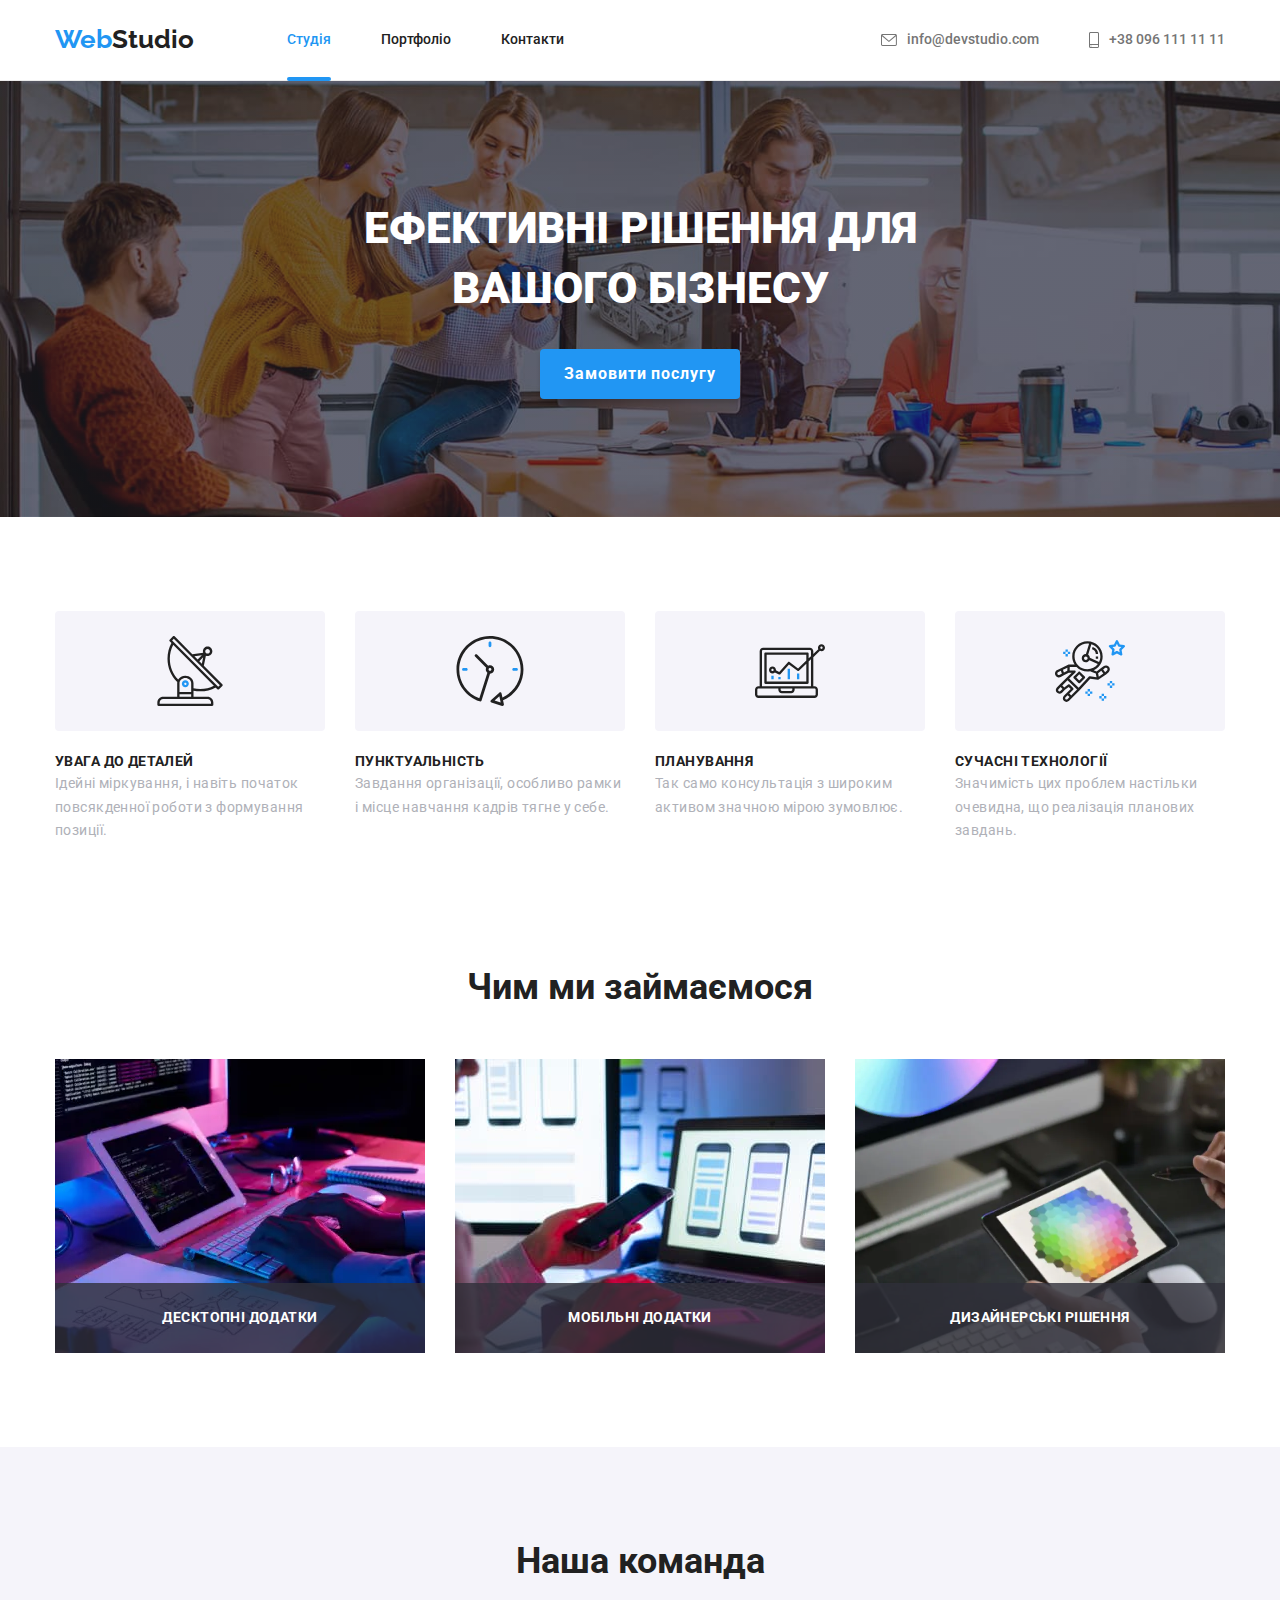
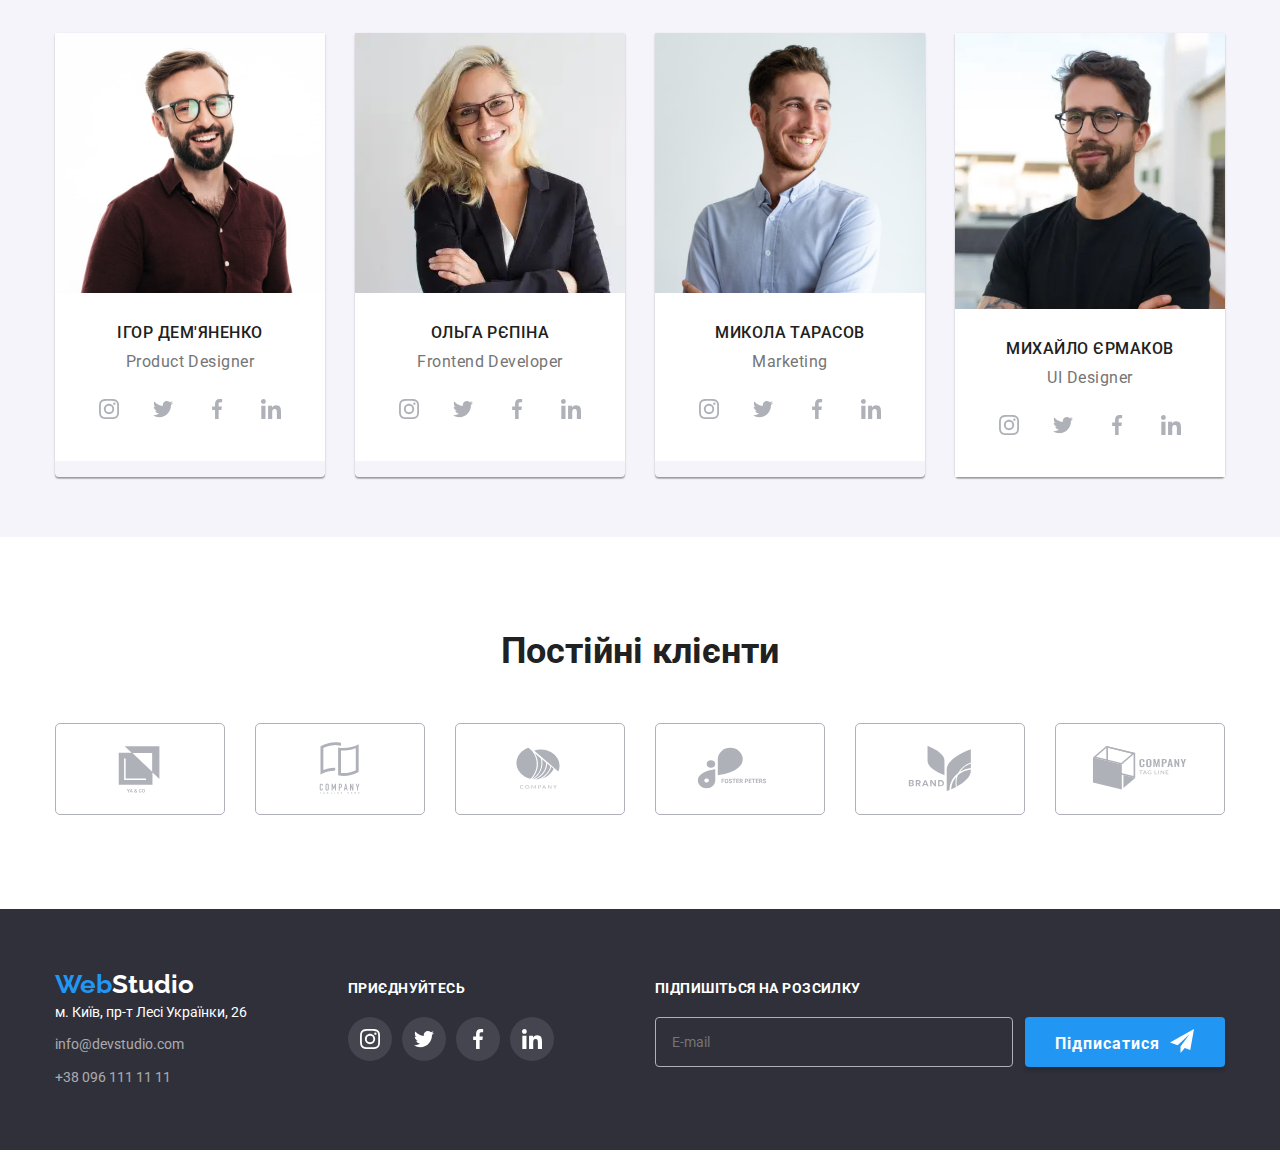
==== index.html @ dac2624f "Fixsed" ====
<!DOCTYPE html>
<html lang="uk">
  <head>
    <meta charset="UTF-8" />
    <meta http-equiv="X-UA-Compatible" content="IE=edge" />
    <meta name="viewport" content="width=device-width, initial-scale=1.0" />
    <link rel="preconnect" href="https://fonts.googleapis.com" />
    <link rel="preconnect" href="https://fonts.gstatic.com" crossorigin />
    <link rel="stylesheet" href="./css/main.min.css" />
    <title>WebStudio</title>
  </head>
  <body>
    <header class="header">
      <div class="container header__nav">
        <nav class="header__nav">
          <a class="logo" href="./index.html" lang="en"
            ><span class="logo__slog">Web</span>Studio
          </a>
          <button class="menu-toggle" type="button" aria-expanded="false" data-open-menu>
            <svg width="40" height="40">
              <use href="./styles/icons/icons.svg#icon-burger-menu"></use>
            </svg>
          </button>
          <ul class="navigation">
            <li>
              <a class="navigation__link current" href="#">Студія</a>
            </li>
            <li>
              <a class="navigation__link" href="./portfolio.html">Портфоліо</a>
            </li>
            <li>
              <a class="navigation__link" href="#">Контакти</a>
            </li>
          </ul>
        </nav>
        <ul class="header__contact-list">
          <li>
            <a class="header__adresse header__link" href="mailto:info@devstudio.com">
              <svg class="header__icon" width="16" height="12">
                <use href="./styles/icons/icons.svg#icon-mail"></use>
              </svg>
              info@devstudio.com
            </a>
          </li>
          <li>
            <a class="header__adresse header__link" href="tel:+380961111111">
              <svg class="header__icon" width="10" height="16">
                <use href="./styles/icons/icons.svg#icon-smartphone"></use>
              </svg>
              +38 096 111 11 11
            </a>
          </li>
        </ul>
      </div>
    </header>
    <main>
      <section class="hero hero__canvas">
        <div class="container">
          <h1 class="hero__title">ЕФЕКТИВНІ РІШЕННЯ ДЛЯ ВАШОГО БІЗНЕСУ</h1>
          <button class="button" type="button" data-modal-open>Замовити послугу</button>
        </div>
      </section>
      <section class="benefist block">
        <div class="container">
          <h2 class="visually-hidden">Наші переваги</h2>
          <ul class="benefist__list">
            <li class="benefist__item">
              <div class="benefist__icon">
                <svg width="70" height="70">
                  <use href="./styles/icons/icons.svg#icon-antenna"></use>
                </svg>
              </div>
              <h3 class="feature-title">УВАГА ДО ДЕТАЛЕЙ</h3>
              <p class="benefist__paragraph">
                Ідейні міркування, і навіть початок повсякденної роботи з формування позиції.
              </p>
            </li>
            <li class="benefist__item">
              <div class="benefist__icon">
                <svg width="70" height="70">
                  <use href="./styles/icons/icons.svg#icon-clock"></use>
                </svg>
              </div>
              <h3 class="feature-title">ПУНКТУАЛЬНІСТЬ</h3>
              <p class="benefist__paragraph">
                Завдання організації, особливо рамки і місце навчання кадрів тягне у себе.
              </p>
            </li>
            <li class="benefist__item">
              <div class="benefist__icon">
                <svg width="70" height="70">
                  <use href="./styles/icons/icons.svg#icon-diagram"></use>
                </svg>
              </div>
              <h3 class="feature-title">ПЛАНУВАННЯ</h3>
              <p class="benefist__paragraph">
                Так само консультація з широким активом значною мірою зумовлює.
              </p>
            </li>
            <li class="benefist__item">
              <div class="benefist__icon">
                <svg width="70" height="70">
                  <use href="./styles/icons/icons.svg#icon-astronaut"></use>
                </svg>
              </div>
              <h3 class="feature-title">СУЧАСНІ ТЕХНОЛОГІЇ</h3>
              <p class="benefist__paragraph">
                Значимість цих проблем настільки очевидна, що реалізація планових завдань.
              </p>
            </li>
          </ul>
        </div>
      </section>
      <section class="activity">
        <div class="container activity__container">
          <h2 class="activity__subtitle">Чим ми займаємося</h2>
          <ul class="activity__list">
            <li class="activity__item">
              <div class="activity__thumb">
                <p class="activity__tumb-text">Десктопні додатки</p>
              </div>
              <picture>
                <source
                  srcset="./images/box1.webp 1x, ./images/box1-900.webp 2x"
                  type="image/webp"
                />
                <img
                  srcset="./images/box1.jpg x1,
                  ./images/box1-900.jpg x2"
                  type="image/jpg"
                  class="img"
                  src="./images/box1.jpg"
                  width="370"
                  alt="Розмітка сайту!"
                />
              </picture>
            </li>
            <li class="activity__item">
              <div class="activity__thumb">
                <p class="activity__tumb-text">Мобільні додатки</p>
              </div>
              <picture>
                <source
                  srcset="./images/box2.webp x1, ./images/box2-900.webp x2"
                  type="image/webp"
                />
                <img
                  srcset="./images/box2.jpg 1x, ./images/box2-900.jpg 2x"
                  type="image/jpg"
                  class="img"
                  src="./images/box2.jpg"
                  width="370"
                  alt="Підтримка девайсів!"
                />
              </picture>
            </li>
            <li class="activity__item">
              <div class="activity__thumb">
                <p class="activity__tumb-text">Дизайнерські рішення</p>
              </div>
              <picture>
                <source
                  type="image/webp"
                  srcset="
                ./images/box3.webp x1,
                ./images/box3-900.webp 2x"
                />
                <img
                  class="img"
                  srcset="./images/box3.jpg 1x, ./images/box3-900.jpg 2x"
                  src="./images/box3.jpg"
                  type="image/jpg"
                  alt="Колористика"
                />
              </picture>
            </li>
          </ul>
        </div>
      </section>
      <section class="team block" lang="en">
        <div class="container">
          <h2 class="activity__subtitle">Наша команда</h2>
          <ul class="team__list">
            <li class="team__item">
              <picture>
                <source
                  srcset="
              ./images/mobile/produkt-designer-450.webp x1,
                ./images/mobile/produkt-designer-900.webp x2,
                ./images/mobile/produkt-designer-1350.webp x3"
                  type="image/webp"
                  media="(max-width: 767px)"
                />
                <source
                  srcset="
              ./images/mobile/produkt-designer-450.jpg x1,
                ./images/mobile/produkt-designer-900.jpg x2,
                ./images/mobile/produkt-designer-1350.jpg x3"
                  type="i
                  media="(max-width: 767px)"
                />
                <source
                  srcset="
              ./images/tablet/produkt-designer-354.webp x1,
                ./images/tablet/produkt-designer-708.webp x2,
                ./images/tablet/produkt-designer-1062.webp x3"
                  type="image/webp"
                  media="(max-width: 1199px)"
                />
                <source
                  srcset="
              ./images/tablet/produkt-designer-354.jpg x1,
                ./images/tablet/produkt-designer-708.jpg x2,
                ./images/tablet/produkt-designer-1062.jpg x3"
                  type="image/jpg"
                  media="(max-width: 1199px)"
                />
                <source
                  srcset="
                 ./images/desktop/produkt-designer-270.jpg x1,
                ./images/desktop/produkt-designer-540.jpg x2,
                ./images/desktop/produkt-designer-810.jpg x3"
                  type="image/webp"
                  media="(min-width: 1200px)"
                />
                <source
                  srcset="
                  ./images/desktop/produkt-designer-270.jpg x1,
                ./images/desktop/produkt-designer-540.jpg x2,
                ./images/desktop/produkt-designer-810.jpg x3"
                  type="image/jpg"
                  media="(min-width: 1200px)"
                />
                <img
                  class="team__item-img"
                  src="./images/desktop/produkt-designer-270.jpg"
                  alt="Продукт дизайнер"
                />
              </picture>

              <div class="team__employee">
                <h3 class="team__name feature-title">Ігор Дем'яненко</h3>
                <p class="team__developer">Product Designer</p>
                <ul class="team__social-list">
                  <li>
                    <a class="team__link" href="">
                      <svg class="team__icon" width="20" height="20">
                        <use href="./styles/icons/icons.svg#icon-instagram"></use>
                      </svg>
                    </a>
                  </li>
                  <li>
                    <a class="team__link" href="">
                      <svg class="team__icon" width="20" height="20">
                        <use href="./styles/icons/icons.svg#icon-twitter"></use>
                      </svg>
                    </a>
                  </li>
                  <li>
                    <a class="team__link" href="">
                      <svg class="team__icon" width="20" height="20">
                        <use href="./styles/icons/icons.svg#icon-facebook"></use>
                      </svg>
                    </a>
                  </li>
                  <li>
                    <a class="team__link" href="">
                      <svg class="team__icon" width="20" height="20">
                        <use href="./styles/icons/icons.svg#icon-linkedin"></use>
                      </svg>
                    </a>
                  </li>
                </ul>
              </div>
            </li>
            <li class="team__item">
              <picture>
                <source
                  srcset="
                    ./images/mobile/front-dev-450.webp  1x,
                    ./images/mobile/front-dev-900.webp  2x,
                    ./images/mobile/front-dev-1350.webp 3x
                  "
                  type="image/webp"
                  media="(max-width: 767px)"
                />
                <source
                  srcset="
                    ./images/mobile/front-dev-450.jpg  1x,
                    ./images/mobile/front-dev-900.jpg  2x,
                    ./images/mobile/front-dev-1350.jpg 3x
                  "
                  type="image/jpg"
                  media="(max-width: 767px)"
                />
                <source
                  srcset="
                    ./images/tablet/front-dev-354.webp  1x,
                    ./images/tablet/front-dev-708.webp  2x,
                    ./images/tablet/front-dev-1062.webp 3x
                  "
                  type="image/webp"
                  media="(max-width: 1199px)"
                />
                <source
                  srcset="
                    ./images/tablet/front-dev-354.jpg  1x,
                    ./images/tablet/front-dev-708.jpg  2x,
                    ./images/tablet/front-dev-1062.jpg 3x
                  "
                  type="image/jpg"
                  media="(max-width: 1199px)"
                />
                <source
                  srcset="
                    ./images/desktop/front-dev-270.webp 1x,
                    ./images/desktop/front-dev-540.webp 2x,
                    ./images/desktop/front-dev-810.webp 3x
                  "
                  type="image/webp"
                  media="(min-width: 1200px)"
                />
                <source
                  srcset="
                    ./images/desktop/front-dev-270.jpg 1x,
                    ./images/desktop/front-dev-540.jpg 2x,
                    ./images/desktop/front-dev-810.jpg 3x
                  "
                  type="image/jpg"
                  media="(min-width: 1200px)"
                />
                <img
                  class="team__item-img"
                  type="image/jpg"
                  src="./images/mobile/front-dev-450.jpg"
                  alt="веб-розробник"
                />
              </picture>
              <div class="team__employee">
                <h3 class="team__name feature-title">Ольга Рєпіна</h3>
                <p class="team__developer">Frontend Developer</p>
                <ul class="team__social-list">
                  <li>
                    <a class="team__link" href="">
                      <svg class="team__icon" width="20" height="20">
                        <use href="./styles/icons/icons.svg#icon-instagram"></use>
                      </svg>
                    </a>
                  </li>
                  <li>
                    <a class="team__link" href="">
                      <svg class="team__icon" width="20" height="20">
                        <use href="./styles/icons/icons.svg#icon-twitter"></use>
                      </svg>
                    </a>
                  </li>
                  <li>
                    <a class="team__link" href="">
                      <svg class="team__icon" width="20" height="20">
                        <use href="./styles/icons/icons.svg#icon-facebook"></use>
                      </svg>
                    </a>
                  </li>
                  <li>
                    <a class="team__link" href="">
                      <svg class="team__icon" width="20" height="20">
                        <use href="./styles/icons/icons.svg#icon-linkedin"></use>
                      </svg>
                    </a>
                  </li>
                </ul>
              </div>
            </li>
            <li class="team__item">
              <picture>
                <source
                  srcset="
                    ./images/mobile/marketing-450.webp   1x,
                    ./images/mobile/marketing-900.webp   2x,
                    ./images//mobile/marketing-1350.webp 3x
                  "
                  type="image/webp"
                  media="max-width: 767px"
                />
                <source
                  srcset="
                    ./images/mobile/marketing-450.jpg   1x,
                    ./images/mobile/marketing-900.jpg   2x,
                    ./images//mobile/marketing-1350.jpg 3x
                  "
                  type="image/jpg"
                  media="max-width: 767px"
                />
                <source
                  srcset="
                    ./images/tablet/marketing-354.webp  1x,
                    ./images/tablet/marketing-708.webp  2x,
                    ./images/tablet/marketing-1062.webp 3x
                  "
                  type="image/webp"
                  media="max-width: 1199px"
                />
                <source
                  srcset="
                    ./images/tablet/marketing-354.jpg  1x,
                    ./images/tablet/marketing-708.jpg  2x,
                    ./images/tablet/marketing-1062.jpg 3x
                  "
                  type="image/jpg"
                  media="max-width: 1199px"
                />
                <source
                  srcset="
                    ./images/desktop/marketing-270.webp 1x,
                    ./images/desktop/marketing-540.webp 2x,
                    ./images/desktop/marketing-810.webp 3x
                  "
                  type="image/webp"
                  media="min-width: 1200px"
                />
                <source
                  srcset="
                    ./images/desktop/marketing-270.jpg,
                    ./images/desktop/marketing-540.jpg,
                    ./images/desktop/marketing-810.jpg
                  "
                  type="image/jpg"
                  media="min-width: 1200px"
                />
                <img
                  class="team__item-img"
                  type="image/jpg"
                  src="./images/desktop/marketing-270.jpg"
                  alt="Микола Тарасов"
                />
              </picture>
              <div class="team__employee">
                <h3 class="team__name feature-title">Микола Тарасов</h3>
                <p class="team__developer">Marketing</p>
                <ul class="team__social-list">
                  <li>
                    <a class="team__link" href="">
                      <svg class="team__icon" width="20" height="20">
                        <use href="./styles/icons/icons.svg#icon-instagram"></use>
                      </svg>
                    </a>
                  </li>
                  <li>
                    <a class="team__link" href="">
                      <svg class="team__icon" width="20" height="20">
                        <use href="./styles/icons/icons.svg#icon-twitter"></use>
                      </svg>
                    </a>
                  </li>
                  <li>
                    <a class="team__link" href="">
                      <svg class="team__icon" width="20" height="20">
                        <use href="./styles/icons/icons.svg#icon-facebook"></use>
                      </svg>
                    </a>
                  </li>
                  <li>
                    <a class="team__link" href="">
                      <svg class="team__icon" width="20" height="20">
                        <use href="./styles/icons/icons.svg#icon-linkedin"></use>
                      </svg>
                    </a>
                  </li>
                </ul>
              </div>
            </li>
            <li class="team__item">
              <picture>
                <source
                  srcset="
                    ./images/mobile/ui-450.webp  1x,
                    ./images/mobile/ui-900.webp  2x,
                    ./images/mobile/ui-1350.webp 3x
                  "
                  type="image/webp"
                  media="(min-width: 767px)"
                />
                <source
                  srcset="
                    ./images/mobile/ui-450.jpg  1x,
                    ./images/mobile/ui-900.jpg  2x,
                    ./images/mobile/ui-1350.jpg 3x
                  "
                  type="image/jpg"
                  media="(min-width: 767px)"
                />
                <source
                  srcset="
                    ./images/tablet/ui-354.webp  1x,
                    ./images/tablet/ui-708.webp  2x,
                    ./images/tablet/ui-1062.webp 3x
                  "
                  type="image/webp"
                  media="(min-width: 1199px)"
                />
                <source
                  srcset="
                    ./images/tablet/ui-354.jpg  1x,
                    ./images/tablet/ui-708.jpg  2x,
                    ./images/tablet/ui-1062.jpg 3x
                  "
                  type="image/jpg"
                  media="(min-width: 1199px)"
                />
                <source
                  srcset="
                    ./images/desktop/ui-270.webp 1x,
                    ./images/desktop/ui-540.webp 2x,
                    ./images/desktop/ui-810.webp 3x
                  "
                  type="image/webp"
                  media="(min-width: 1200px)"
                />
                <source
                  srcset="
                    ./images/desktop/ui-270.jpg 1x,
                    ./images/desktop/ui-540.jpg 2x,
                    ./images/desktop/ui-810.jpg 3x"
                  type="image/jpg"
                  media="(min-width: 1200px)"
                />
                <img
                  class="team__item-img"
                  src="./images/desktop/ui-270.jpg"
                  alt="Михайло Єрмаков"
                />
              </picture>
              <div class="team__employee">
                <h3 class="team__name feature-title">Михайло Єрмаков</h3>
                <p class="team__developer">UI Designer</p>
                <ul class="team__social-list">
                  <li>
                    <a class="team__link" href="">
                      <svg class="team__icon" width="20" height="20">
                        <use href="./styles/icons/icons.svg#icon-instagram"></use>
                      </svg>
                    </a>
                  </li>
                  <li>
                    <a class="team__link" href="">
                      <svg class="team__icon" width="20" height="20">
                        <use href="./styles/icons/icons.svg#icon-twitter"></use>
                      </svg>
                    </a>
                  </li>
                  <li>
                    <a class="team__link" href="">
                      <svg class="team__icon" width="20" height="20">
                        <use href="./styles/icons/icons.svg#icon-facebook"></use>
                      </svg>
                    </a>
                  </li>
                  <li>
                    <a class="team__link" href="">
                      <svg class="team__icon" width="20" height="20">
                        <use href="./styles/icons/icons.svg#icon-linkedin"></use>
                      </svg>
                    </a>
                  </li>
                </ul>
              </div>
            </li>
          </ul>
        </div>
      </section>
      <section class="coopertion block">
        <div class="container">
          <h2 class="activity__subtitle">Постійні клієнти</h2>
          <ul class="coopertion__list">
            <li class="coopertion__item">
              <a class="coopertion__link" href="">
                <svg class="coopertion__icon" width="106" height="60">
                  <use href="./styles/icons/icons.svg#icon-Logo"></use>
                </svg>
              </a>
            </li>
            <li class="coopertion__item">
              <a class="coopertion__link" href="">
                <svg class="coopertion__icon" width="106" height="60">
                  <use href="./styles/icons/icons.svg#icon-Logo-one"></use>
                </svg>
              </a>
            </li>
            <li class="coopertion__item">
              <a class="coopertion__link" href="">
                <svg class="coopertion__icon" width="106" height="60">
                  <use href="./styles/icons/icons.svg#icon-Logo-two"></use>
                </svg>
              </a>
            </li>
            <li class="coopertion__item">
              <a class="coopertion__link" href="">
                <svg class="coopertion__icon" width="106" height="60">
                  <use href="./styles/icons/icons.svg#icon-Logo-three"></use>
                </svg>
              </a>
            </li>
            <li class="coopertion__item">
              <a class="coopertion__link" href="">
                <svg class="coopertion__icon" width="106" height="60">
                  <use href="./styles/icons/icons.svg#icon-Logo-four"></use>
                </svg>
              </a>
            </li>
            <li class="coopertion__item">
              <a class="coopertion__link" href="">
                <svg class="coopertion__icon" width="106" height="60">
                  <use href="./styles/icons/icons.svg#icon-Logo-five"></use>
                </svg>
              </a>
            </li>
          </ul>
        </div>
      </section>
    </main>
    <footer class="footer">
      <div class="container footer__position">
        <div>
          <a class="logo footer__logo" href="./index.html" lang="en"
            ><span class="footer__slogo">Web</span>Studio</a
          >
          <address>
            <ul class="footer__adresse-list">
              <li class="footer__adresse-item">
                <a
                  class="footer__location-link"
                  href="https://goo.gl/maps/RdGr7icwd7hFewiF6"
                  target="_blank"
                  rel="noopener noreferrer nofollow"
                  >м. Київ, пр-т Лесі Українки, 26</a
                >
              </li>
              <li class="footer__adresse-item">
                <a class="footer__adresse-link" href="mailto:info@devstudio.com"
                  >info@devstudio.com</a
                >
              </li>
              <li class="footer__adresse-item">
                <a class="footer__adresse-link" href="tel:+380961111111"> +38 096 111 11 11</a>
              </li>
            </ul>
          </address>
        </div>
        <div>
          <h3 class="footer__invitation">Приєднуйтесь</h3>
          <ul class="footer__social-list">
            <li>
              <a class="footer__link" href="">
                <svg class="footer__icon" width="20" height="20">
                  <use href="./styles/icons/icons.svg#icon-instagram"></use>
                </svg>
              </a>
            </li>
            <li>
              <a class="footer__link" href="">
                <svg class="footer__icon" width="20" height="20">
                  <use href="./styles/icons/icons.svg#icon-twitter"></use>
                </svg>
              </a>
            </li>
            <li>
              <a class="footer__link" href="">
                <svg class="footer__icon" width="20" height="20">
                  <use href="./styles/icons/icons.svg#icon-facebook"></use>
                </svg>
              </a>
            </li>
            <li>
              <a class="footer__link" href="">
                <svg class="footer__icon" width="20" height="20">
                  <use href="./styles/icons/icons.svg#icon-linkedin"></use>
                </svg>
              </a>
            </li>
          </ul>
        </div>
        <form class="subscribe-form">
          <div>
            <span class="subscribe-form__title">Підпишіться на розсилку</span>
            <label class="visually-hidden" for="subscribe-form"> email</label>
            <input
              class="subscribe-form__input"
              type="email"
              name="email"
              id="subscribe-form"
              placeholder="E-mail"
            />
          </div>
          <button class="button subscribe-form__button" type="submit">
            Підписатися
            <svg class="subscribe-form__icon" width="24" height="24">
              <use href="./styles/icons/icons.svg#icon-modalka-send"></use>
            </svg>
          </button>
        </form>
      </div>
    </footer>
    <div class="backdrop is-hidden" data-modal>
      <div class="backdrop__modal">
        <button class="backdrop__button" type="button" data-modal-close>
          <svg width="18" height="18">
            <use href="./styles/icons/icons.svg#icon-invis-btn"></use>
          </svg>
        </button>
        <form action="a" lang="uk">
          <span class="backdrop__form-title">Залиште свої дані, ми вам передзвонимо</span>
          <label class="backdrop__label" for="user_name"> Ім'я </label>
          <div class="backdrop__control">
            <input
              required
              class="backdrop__input"
              type="text"
              name="user_name"
              id="user_name"
              placeholder=" "
            />
            <svg class="backdrop__icon" width="18" height="18">
              <use href="./styles/icons/icons.svg#icon-modalka-person"></use>
            </svg>
          </div>
          <label class="backdrop__label" for="user_tel"> Телефон </label>
          <div class="backdrop__control">
            <input
              required
              class="backdrop__input"
              type="tel"
              name="user_tel"
              id="user_tel"
              autofocus
              placeholder=" "
            />
            <svg class="backdrop__icon" width="18" height="18">
              <use href="./styles/icons/icons.svg#icon-modalka-phon"></use>
            </svg>
          </div>
          <label class="backdrop__label" for="user_email"> Пошта </label>
          <div class="backdrop__control">
            <input
              required
              class="backdrop__input"
              type="email"
              name="user_email"
              id="user_email"
              placeholder=" "
            />
            <svg class="backdrop__icon" width="18" height="18">
              <use href="./styles/icons/icons.svg#icon-modalka-email"></use>
            </svg>
          </div>
          <label class="backdrop__label" for="comment"> Коментар </label>
          <textarea
            class="backdrop__textarea"
            name="comment"
            id="comment"
            placeholder="Введіть текст"
          ></textarea>
          <div class="backdrop__checkbox">
            <input
              class="backdrop__checkbox-input visually-hidden"
              type="checkbox"
              name="checkbox"
              id="checkbox"
            />
            <div class="backdrop__checkbox-control">
              <svg class="backdrop__checkbox-check" width="16" height="15">
                <use href="./styles/icons/icons.svg#icon-icon-check"></use>
              </svg>
            </div>
            <label class="backdrop__checkbox-label" for="checkbox"
              >Погоджуюся з розсилкою та приймаю <a href="#"> Умови договору </a></label
            >
          </div>
          <button class="button backdrop__submit-button" type="submit">Відправити</button>
        </form>
      </div>
    </div>
    <div class="mobile__backdrop" data-menu-container>
      <div class="mobile__modal">
        <button class="mobile-menu__btn-close" type="button" data-close-menu>
          <svg class="mobile-menu__icon" width="18.67" height="18.67">
            <use href="./styles/icons/icons.svg#icon-invis-btn"></use>
          </svg>
        </button>
        <div class="mobile-menu">
          <nav class="mobile-menu__navigation">
            <ul>
              <li>
                <a class="mobile-menu__link mobile-menu__link--current" href="#">Студія</a>
              </li>
              <li>
                <a class="mobile-menu__link" href="./portfolio.html"> Портфоліо </a>
              </li>
              <li>
                <a class="mobile-menu__link" href="#"> Контакти </a>
              </li>
            </ul>
          </nav>
          <a class="mobile-menu__contacts-link-tel" href="tel:+380961111111"> +38 096 111 11 11 </a>
          <a class="mobile-menu__contacts-link-email" href="mailto:info@devstudio.com">
            info@devstudio.com
          </a>
          <ul class="mobile-menu__socials">
            <li>
              <a class="mobile-menu__socials-link" href="#">Instagram</a>
            </li>
            <li>
              <a class="mobile-menu__socials-link" href="#">Twitter</a>
            </li>
            <li>
              <a class="mobile-menu__socials-link" href="#">Facebook</a>
            </li>
            <li>
              <a class="mobile-menu__socials-link" href="#">LinkedIn</a>
            </li>
          </ul>
        </div>
      </div>
    </div>
    <script defer src="js/mobile-menu.js"></script>
    <script src="./js/modal.js"></script>
  </body>
</html>
---- css/main.min.css ----
@import"https://fonts.googleapis.com/css2?family=Raleway:wght@700&family=Roboto:wght@400;500;700;900&display=swap";:root{--color-primary: #212121;--color-background: #2f303a;--color-secondary: #757575;--color-white-color: #ffffff;--color-thirdary: #2196f3;--color-button-hover: #188ce8;--color-light-gray: #f5f4fa;--color-icon: #afb1b8;--color-shadow-card: 0px 1px 1px rgba(0, 0, 0, 0.12), 0px 4px 4px rgba(0, 0, 0, 0.06), 1px 4px 6px rgba(0, 0, 0, 0.16);--color-hover-animation: 250ms cubic-bezier(0.4, 0, 0.2, 1);--hero-overlay: linear-gradient(to left, rgba(47, 48, 58, 0.4), rgba(47, 48, 58, 0.4));--font-roboto: "Roboto", sans-serif;--font-raleway: "Raleway"}/*! modern-normalize v1.1.0 | MIT License | https://github.com/sindresorhus/modern-normalize */*,::before,::after{-webkit-box-sizing:border-box;box-sizing:border-box;padding:0;margin:0}html{-moz-tab-size:4;-o-tab-size:4;tab-size:4}html{line-height:1.15;-webkit-text-size-adjust:100%}body{margin:0}body{font-family:system-ui,-apple-system,"Segoe UI",Roboto,Helvetica,Arial,sans-serif,"Apple Color Emoji","Segoe UI Emoji"}hr{height:0;color:inherit}abbr[title]{-webkit-text-decoration:underline dotted;text-decoration:underline dotted}b,strong{font-weight:bolder}code,kbd,samp,pre{font-family:ui-monospace,SFMono-Regular,Consolas,"Liberation Mono",Menlo,monospace;font-size:1em}small{font-size:80%}sub,sup{font-size:75%;line-height:0;position:relative;vertical-align:baseline}sub{bottom:-0.25em}sup{top:-0.5em}table{text-indent:0;border-color:inherit}button,input,optgroup,select,textarea{font-family:inherit;font-size:100%;line-height:1.15;margin:0}button,select{text-transform:none}button,[type=button],[type=reset],[type=submit]{-webkit-appearance:button}::-moz-focus-inner{border-style:none;padding:0}:-moz-focusring{outline:1px dotted ButtonText}:-moz-ui-invalid{box-shadow:none}legend{padding:0}progress{vertical-align:baseline}::-webkit-inner-spin-button,::-webkit-outer-spin-button{height:auto}[type=search]{-webkit-appearance:textfield;outline-offset:-2px}::-webkit-search-decoration{-webkit-appearance:none}::-webkit-file-upload-button{-webkit-appearance:button;font:inherit}summary{display:list-item}body{font-size:16px;line-height:1.7;font-family:var(--font-roboto);color:var(--color-primary);background-color:var(--color-white-color)}body.lock{overflow:hidden}img{display:block;max-width:100%;height:auto}ul{list-style:none}.visually-hidden{position:absolute;white-space:nowrap;width:1px;height:1px;overflow:hidden;border:0;padding:0;clip:rect(0 0 0 0);-webkit-clip-path:inset(50%);clip-path:inset(50%);margin:-1px}.feature-title{font-weight:700;font-size:14px;line-height:1.1px;letter-spacing:.03em;text-transform:uppercase;margin-bottom:10px;color:var(--color-primary)}@media screen and (max-width: 768px){.feature-title{text-align:center}}.container{padding:0 15px}@media screen and (min-width: 480px){.container{max-width:480px;margin:0 auto}}@media screen and (min-width: 768px){.container{max-width:768px}}@media screen and (min-width: 1200px){.container{max-width:1200px}}.activity{padding-bottom:94px}@media screen and (max-width: 1200px){.activity{display:none}}.activity__container{text-align:center}.activity__thumb{position:absolute;top:224px;left:0px;width:100%;height:70px;background:rgba(47,48,58,.8);overflow:hidden}.activity__tumb-text{margin:27px;font-weight:700;font-size:14px;line-height:1.1;text-align:center;letter-spacing:.03em;text-transform:uppercase;color:var(--color-white-color)}.activity__container{text-align:center}.activity__list{display:-webkit-box;display:-ms-flexbox;display:flex}.activity__list .activity__item{position:relative;margin-right:30px}.activity__item:nth-child(3n){margin-right:0px}.activity__subtitle{text-align:center;margin-top:0px;margin-bottom:30px;color:var(--color-primary);font-style:normal;font-weight:700;font-size:28px;line-height:1.2}@media screen and (min-width: 1200px){.activity__subtitle{margin-bottom:50px}}@media screen and (min-width: 1200px){.activity__subtitle{font-size:36px;line-height:1.16}}.navigation{display:none;margin-left:93px;gap:50px}@media screen and (min-width: 768px){.navigation{display:-webkit-box;display:-ms-flexbox;display:flex}}.navigation__link{padding:32px 0}.navigation__link.current{position:relative;color:var(--color-thirdary);outline:none}.navigation__link.current::after{content:"";position:absolute;display:block;left:0;bottom:-1px;width:100%;height:4px;border-radius:2px;background-color:var(--color-thirdary)}.backdrop{position:fixed;top:0;left:0;z-index:1;width:100%;height:100%;background:rgba(0,0,0,.2);-webkit-transition:opacity var(--color-hover-animation),visibility var(--color-hover-animation);transition:opacity var(--color-hover-animation),visibility var(--color-hover-animation)}.backdrop__modal{position:absolute;padding:40px;top:50%;left:50%;width:528px;-webkit-transform:translate(-50%, -50%);transform:translate(-50%, -50%);background-color:var(--color-white-color);-webkit-box-shadow:0px 1px 3px rgba(0,0,0,.12),0px 1px 1px rgba(0,0,0,.14),0px 2px 1px rgba(0,0,0,.2);box-shadow:0px 1px 3px rgba(0,0,0,.12),0px 1px 1px rgba(0,0,0,.14),0px 2px 1px rgba(0,0,0,.2);border-radius:4px}.backdrop__textarea{position:relative;width:100%;height:120px;padding:12px;border:1px solid var(--color-icon);color:var(--color-primary);border-radius:4px;outline:none;resize:none;-webkit-transition:border-color var(--color-hover-animation);transition:border-color var(--color-hover-animation);margin-bottom:20px}.backdrop__textarea:focus,.backdrop__textarea:hover{border-color:var(--color-thirdary)}.backdrop__textarea::-webkit-input-placeholder{font-size:px;line-height:1.25;letter-spacing:.03em;color:var(--color-icon)}.backdrop__textarea::-moz-placeholder{font-size:px;line-height:1.25;letter-spacing:.03em;color:var(--color-icon)}.backdrop__textarea:-ms-input-placeholder{font-size:px;line-height:1.25;letter-spacing:.03em;color:var(--color-icon)}.backdrop__textarea::-ms-input-placeholder{font-size:px;line-height:1.25;letter-spacing:.03em;color:var(--color-icon)}.backdrop__textarea::placeholder{font-size:px;line-height:1.25;letter-spacing:.03em;color:var(--color-icon)}.backdrop__button{position:absolute;top:8px;right:8px;display:-webkit-box;display:-ms-flexbox;display:flex;-webkit-box-align:center;-ms-flex-align:center;align-items:center;-webkit-box-pack:center;-ms-flex-pack:center;justify-content:center;width:30px;height:30px;cursor:pointer;border-radius:50%;border:1px solid rgba(0,0,0,.1);background-color:var(--color-white-color);-webkit-transition:color var(--color-hover-animation),fill var(--color-hover-animation),-webkit-box-shadow var(--color-hover-animation);transition:color var(--color-hover-animation),fill var(--color-hover-animation),-webkit-box-shadow var(--color-hover-animation);transition:color var(--color-hover-animation),box-shadow var(--color-hover-animation),fill var(--color-hover-animation);transition:color var(--color-hover-animation),box-shadow var(--color-hover-animation),fill var(--color-hover-animation),-webkit-box-shadow var(--color-hover-animation)}.backdrop__button:hover,.backdrop__button:focus{fill:var(--color-button-hover);-webkit-box-shadow:0px 4px 4px rgba(0,0,0,.15);box-shadow:0px 4px 4px rgba(0,0,0,.15)}.backdrop__input{width:100%;padding:12px 12px 12px 42px;border:1px solid var(--color-icon);border-radius:4px;outline:none;color:var(--color-primary);-webkit-transition:border-color var(--color-hover-animation);transition:border-color var(--color-hover-animation)}.backdrop__input:focus,.backdrop__input:hover{border-color:var(--color-thirdary)}.backdrop__input:hover+.backdrop__icon{fill:var(--color-thirdary)}.backdrop__input::-webkit-input-placeholder{font-size:16px;line-height:1.25;letter-spacing:.03em;color:var(--color-primary)}.backdrop__input::-moz-placeholder{font-size:16px;line-height:1.25;letter-spacing:.03em;color:var(--color-primary)}.backdrop__input:-ms-input-placeholder{font-size:16px;line-height:1.25;letter-spacing:.03em;color:var(--color-primary)}.backdrop__input::-ms-input-placeholder{font-size:16px;line-height:1.25;letter-spacing:.03em;color:var(--color-primary)}.backdrop__input::placeholder{font-size:16px;line-height:1.25;letter-spacing:.03em;color:var(--color-primary)}.backdrop__control{position:relative;margin-bottom:10px}.backdrop__control:focus-within .backdrop__icon{fill:var(--color-thirdary)}.backdrop__checkbox-label{display:block;padding-left:38px;font-size:14px;line-height:1.71;letter-spacing:.03em;color:var(--color-secondary);margin-bottom:30px;cursor:pointer}.backdrop__checkbox-label a{color:var(--color-thirdary)}.backdrop.is-hidden{visibility:hidden;opacity:0;pointer-events:none}.backdrop__form-title{display:-webkit-box;display:-ms-flexbox;display:flex;-webkit-box-align:center;-ms-flex-align:center;align-items:center;-webkit-box-pack:center;-ms-flex-pack:center;justify-content:center;margin-bottom:12px;color:var(--color-primary);font-weight:700;font-size:20px;line-height:1.5;letter-spacing:.03em;width:370px;height:60px}@media screen and (min-width: 768px){.backdrop__form-title{font-weight:700;font-size:20px;line-height:1.1;letter-spacing:.03em}}.backdrop .backdrop__checkbox{position:relative}.backdrop .backdrop__checkbox-control{width:16px;height:15px;position:absolute;top:50%;left:15px;-webkit-transform:translateY(-50%);transform:translateY(-50%);background-color:var(--color-white-color);border:2px solid var(--color-primary);border-radius:2px;z-index:0;-webkit-transition:border-color var(--color-hover-animation),background-color var(--color-hover-animation),fill var(--color-hover-animation);transition:border-color var(--color-hover-animation),background-color var(--color-hover-animation),fill var(--color-hover-animation)}.backdrop .backdrop__checkbox-input:hover+.backdrop__checkbox-control,.backdrop .backdrop__checkbox-input:focus+.backdrop__checkbox-control{border-color:var(--color-thirdary)}.backdrop .backdrop__checkbox-input:checked+.backdrop__checkbox-control{background-color:var(--color-thirdary)}.backdrop .backdrop__checkbox-check{display:block;position:absolute;top:50%;left:50%;-webkit-transform:translate(-50%, -50%);transform:translate(-50%, -50%);z-index:1;fill:var(--color-white-color)}.backdrop__label{display:block;font-weight:400;font-size:12px;line-height:1.1;margin-bottom:4px}.backdrop__icon{position:absolute;top:50%;left:12px;-webkit-transform:translateY(-50%);transform:translateY(-50%);fill:currentColor;-webkit-transition:fill var(--color-hover-animation);transition:fill var(--color-hover-animation)}.backdrop__submit-button{display:block;margin-left:auto;margin-right:auto}.button{width:200px;height:50px;color:var(--color-white-color);background-color:var(--color-thirdary);font-weight:700;font-size:16px;line-height:1.88;letter-spacing:.06em;border-color:rgba(0,0,0,0);text-align:center;-webkit-box-shadow:0px 4px 4px rgba(0,0,0,.15);box-shadow:0px 4px 4px rgba(0,0,0,.15);border-radius:4px;cursor:pointer;-webkit-transform:color var(--color-hover-animation),border-color var(--color-hover-animation),box-shadow var(--color-hover-animation);transform:color var(--color-hover-animation),border-color var(--color-hover-animation),box-shadow var(--color-hover-animation)}.button:hover,.button:focus{background-color:var(--color-button-hover)}.button:focus{outline:none}.coopertion{padding-top:60px;padding-bottom:60px}@media screen and (min-width: 1200px){.coopertion{padding-top:94px;padding-bottom:94px}}.coopertion__list{display:-webkit-box;display:-ms-flexbox;display:flex;-ms-flex-wrap:wrap;flex-wrap:wrap;gap:30px}.coopertion__item{width:calc((100% - 30px)/2)}@media screen and (min-width: 768px){.coopertion__item{-ms-flex-preferred-size:calc((100% - 60px)/3);flex-basis:calc((100% - 60px)/3)}}@media screen and (min-width: 1200px){.coopertion__item{-ms-flex-preferred-size:calc((100% - 150px)/6);flex-basis:calc((100% - 150px)/6)}}.coopertion__icon{fill:currentcolor}.coopertion__link{width:100%;height:92px;border:1px solid var(--color-icon);display:-webkit-box;display:-ms-flexbox;display:flex;-webkit-box-align:center;-ms-flex-align:center;align-items:center;-webkit-box-pack:center;-ms-flex-pack:center;justify-content:center;border-radius:5px;color:var(--color-icon);-webkit-transition:color var(--color-hover-animation),border-color var(--color-hover-animation);transition:color var(--color-hover-animation),border-color var(--color-hover-animation);outline:none}.coopertion__link:hover,.coopertion__link:focus{border-color:var(--color-thirdary);color:var(--color-thirdary)}.hero{background-color:var(--color-background);-webkit-box-align:center;-ms-flex-align:center;align-items:center;-webkit-box-pack:center;-ms-flex-pack:center;justify-content:center;text-align:center;padding:118px 0}@media screen and (min-width: 1200px){.hero{padding:200px 0}}.hero__canvas{-webkit-box-align:center;-ms-flex-align:center;align-items:center;padding:118px 0;background-image:var(--hero-overlay),url(../images/header-mobile-450.jpg);background-repeat:no-repeat;background-position:center;background-size:cover}@media screen and (min-device-pixel-ratio: 2),(-webkit-min-device-pixel-ratio: 2),(min-resolution: 192dpi),(min-resolution: 2dppx){.hero__canvas{background-image:var(--hero-overlay),url(../images/header-mobile-900.jpg)}}@media screen and (min-width: 768px){.hero__canvas{background-image:var(--hero-overlay),url(../images/header-tablet-354.jpg)}}@media screen and (min-width: 768px)and (min-device-pixel-ratio: 2),screen and (min-width: 768px)and (-webkit-min-device-pixel-ratio: 2),screen and (min-width: 768px)and (min-resolution: 192dpi),screen and (min-width: 768px)and (min-resolution: 2dppx){.hero{background-image:var(--hero-overlay),url(../images/header-tablet-708.jpg)}}@media screen and (min-width: 1200px){.hero{margin:auto;display:-webkit-box;display:-ms-flexbox;display:flex;-webkit-box-align:center;-ms-flex-align:center;align-items:center;-webkit-box-pack:center;-ms-flex-pack:center;justify-content:center;max-width:1600px;background-image:var(--hero-overlay),url(../images/header-desktop-1600.jpg);background-repeat:no-repeat;background-position:center;background-size:cover}}@media screen and (min-width: 1200px)and (min-device-pixel-ratio: 2),screen and (min-width: 1200px)and (-webkit-min-device-pixel-ratio: 2),screen and (min-width: 1200px)and (min-resolution: 192dpi),screen and (min-width: 1200px)and (min-resolution: 2dppx){.hero{background-image:var(--hero-overlay),url(../images/header-desktop-3200.jpg)}}.hero__title{color:var(--color-white-color);font-weight:900;font-size:26px;line-height:1.6;max-width:360px;margin:0 auto 30px}@media screen and (min-width: 1200px){.hero__title{font-size:44px;line-height:1.36;max-width:696px}}.logo{color:var(--color-primary);font-family:var(--font-raleway);text-decoration:none;font-weight:700;font-size:26px;line-height:1.2;font-style:normal;outline:none}.logo__slog{color:var(--color-thirdary)}.portfolio{padding-top:94px;padding-bottom:94px}.portfolio__button{color:var(--color-primary);font-style:normal;font-weight:500;font-size:16px;line-height:1.6;cursor:pointer;border:none;border-radius:4px;background-color:var(--color-light-gray);padding:6px 22px 6px 22px;-webkit-transition:color var(--color-hover-animation),background-color var(--color-hover-animation),-webkit-box-shadow var(--color-hover-animation);transition:color var(--color-hover-animation),background-color var(--color-hover-animation),-webkit-box-shadow var(--color-hover-animation);transition:color var(--color-hover-animation),box-shadow var(--color-hover-animation),background-color var(--color-hover-animation);transition:color var(--color-hover-animation),box-shadow var(--color-hover-animation),background-color var(--color-hover-animation),-webkit-box-shadow var(--color-hover-animation)}.portfolio__button:hover{background:var(--color-thirdary);color:var(--color-white-color);-webkit-box-shadow:0px 3px 1px rgba(0,0,0,.1),0px 1px 2px rgba(0,0,0,.08),0px 2px 2px rgba(0,0,0,.12);box-shadow:0px 3px 1px rgba(0,0,0,.1),0px 1px 2px rgba(0,0,0,.08),0px 2px 2px rgba(0,0,0,.12)}.portfolio__button:focus{background:var(--color-thirdary);color:var(--color-white-color)}.portfolio__list{display:-webkit-box;display:-ms-flexbox;display:flex;-ms-flex-wrap:wrap;flex-wrap:wrap;margin-bottom:40px}@media screen and (min-width: 768px){.portfolio__list{-webkit-box-align:center;-ms-flex-align:center;align-items:center;-webkit-box-pack:center;-ms-flex-pack:center;justify-content:center;margin-bottom:50px}}.portfolio__list .portfolio__item{margin-right:8px;margin-bottom:15px}.portfolio__list .portfolio__item:nth-last-child(1){margin-right:0px}.subscribe-form{display:-webkit-box;display:-ms-flexbox;display:flex;-webkit-box-pack:end;-ms-flex-pack:end;justify-content:flex-end;-webkit-box-align:end;-ms-flex-align:end;align-items:flex-end;grid-area:12px}@media screen and (max-width: 1200px){.subscribe-form{-webkit-box-orient:vertical;-webkit-box-direction:normal;-ms-flex-direction:column;flex-direction:column;gap:20px;text-align:center;-webkit-box-align:center;-ms-flex-align:center;align-items:center}}.subscribe-form__input{width:358px;height:50px;padding:15px 16px;border:1px solid var(--color-icon);border-radius:4px;outline:none;background:var(--color-background);color:var(--color-white-color);-webkit-transition:border-color var(--color-hover-animation);transition:border-color var(--color-hover-animation)}.subscribe-form__icon{-webkit-box-align:center;-ms-flex-align:center;align-items:center;margin-left:10px;fill:var(--color-white-color)}.subscribe-form__button{display:-webkit-box;display:-ms-flexbox;display:flex;margin-left:12px;padding:10px 28px}.subscribe-form__input:hover,.subscribe-form__input:focus{border-color:var(--color-thirdary)}.subscribe-form__title,.footer__invitation{display:block;margin-bottom:20px;color:var(--color-white-color);font-weight:700;font-size:14px;line-height:1.14;letter-spacing:.03em;text-transform:uppercase}.team{padding-top:60px;padding-bottom:60px;background:var(--color-light-gray)}@media screen and (min-width: 1200px){.team{padding-top:94px}}@media screen and (min-width: 480px){.team__list{display:-webkit-box;display:-ms-flexbox;display:flex;gap:30px;-ms-flex-wrap:wrap;flex-wrap:wrap}}.team__item{display:inline-block;text-align:center;-webkit-box-shadow:0px 1px 3px rgba(0,0,0,.12),0px 1px 1px rgba(0,0,0,.14),0px 2px 1px rgba(0,0,0,.2);box-shadow:0px 1px 3px rgba(0,0,0,.12),0px 1px 1px rgba(0,0,0,.14),0px 2px 1px rgba(0,0,0,.2);border-radius:0px 0px 4px 4px}@media screen and (min-width: 768px){.team__item{-ms-flex-preferred-size:calc((100% - 30px)/2);flex-basis:calc((100% - 30px)/2)}}@media screen and (min-width: 1200px){.team__item{-ms-flex-preferred-size:calc((100% - 90px)/4);flex-basis:calc((100% - 90px)/4)}}.team__developer{margin-bottom:16px;font-weight:400;font-size:16px;line-height:1.2;letter-spacing:.03em;color:var(--color-secondary)}@media screen and (min-width: 1200px){.team__developer{font-size:16px;line-height:1.2}}.team__social-list{display:-webkit-box;display:-ms-flexbox;display:flex;-webkit-box-pack:center;-ms-flex-pack:center;justify-content:center;gap:10px}.team__employee{background-color:var(--color-white-color);padding:30px 20px}.team__name{margin-bottom:10px;font-weight:500;font-size:16px;line-height:1.2;letter-spacing:.03em}@media screen and (min-width: 1200px){.team__name{font-size:16px;line-height:1.2}}.team__link{width:44px;height:44px;display:-webkit-box;display:-ms-flexbox;display:flex;-webkit-box-align:center;-ms-flex-align:center;align-items:center;-webkit-box-pack:center;-ms-flex-pack:center;justify-content:center;border-radius:50%;-webkit-transition:background-color var(--color-hover-animation);transition:background-color var(--color-hover-animation);outline:none}.team__link:hover .team__icon,.team__link:focus .team__icon{fill:var(--color-white-color)}.team__link .team__icon{fill:var(--color-icon);-webkit-transition:fill var(--color-hover-animation);transition:fill var(--color-hover-animation)}.team__link:hover{background-color:var(--color-thirdary);color:var(--color-white-color)}.team__link:focus{background-color:var(--color-thirdary)}.mobile__backdrop{visibility:hidden;pointer-events:none;position:fixed;top:0;left:0;z-index:999;width:100vw;height:100vh;background:rgba(0,0,0,.2);-webkit-transition:opacity var(--color-hover-animation),visibility var(--color-hover-animation);transition:opacity var(--color-hover-animation),visibility var(--color-hover-animation)}.mobile__backdrop.is-open{visibility:visible;pointer-events:all}.mobile__backdrop.is-open .mobile__modal{-webkit-transform:translateX(0);transform:translateX(0)}@media screen and (min-width: 1200px){.mobile__backdrop{display:none}}.mobile-menu__btn-close{position:absolute;top:10px;right:15px;display:-webkit-box;display:-ms-flexbox;display:flex;-webkit-box-align:center;-ms-flex-align:center;align-items:center;-webkit-box-pack:center;-ms-flex-pack:center;justify-content:center}.mobile__modal{position:absolute;top:0;left:0;padding:48px 40px;height:100%;width:100%;-webkit-transform:translate(100%);transform:translate(100%);z-index:999;background-color:var(--color-white-color);-webkit-box-shadow:0px 1px 3px rgba(0,0,0,.12),0px 1px 1px rgba(0,0,0,.14),0px 2px 1px rgba(0,0,0,.2);box-shadow:0px 1px 3px rgba(0,0,0,.12),0px 1px 1px rgba(0,0,0,.14),0px 2px 1px rgba(0,0,0,.2);-webkit-transition:-webkit-transform var(--color-hover-animation);transition:-webkit-transform var(--color-hover-animation);transition:transform var(--color-hover-animation);transition:transform var(--color-hover-animation), -webkit-transform var(--color-hover-animation);overflow-y:auto}.mobile-menu__btn-close{position:absolute;width:40px;height:40px;top:10px;right:15px;border:none;background-color:var(--color-white-color)}.mobile-menu__navigation{margin-bottom:306px}.mobile-menu__link{display:block;padding-bottom:32px;font-weight:500;font-size:40px;line-height:47px;letter-spacing:.02em;text-decoration:none;color:var(--color-primary)}.mobile-menu__link--current{color:var(--color-thirdary)}.mobile-menu__contacts-link-tel{display:block;margin-bottom:32px;font-weight:500;font-size:34px;line-height:1.2;letter-spacing:.02em;text-decoration:none;color:var(--color-thirdary)}.mobile-menu__contacts-link-email{display:block;margin-bottom:64px;font-weight:500;font-size:24px;line-height:1.16;letter-spacing:.02em;text-decoration:none;color:var(--color-secondary)}.mobile-menu__socials{display:-webkit-box;display:-ms-flexbox;display:flex;-webkit-box-align:center;-ms-flex-align:center;align-items:center;-ms-flex-wrap:wrap;flex-wrap:wrap;gap:10px}.mobile-menu__socials-link{font-weight:500;font-size:18px;line-height:1.22;letter-spacing:.02em;text-decoration:none;color:var(--color-thirdary);padding-right:10px;border-right:1px solid rgba(33,33,33,.2);-webkit-transform:rotate(90deg);transform:rotate(90deg)}.header{border-bottom:1px solid #ececec}@media screen and (max-width: 768px){.header{padding:15px 0}}.header__link,.navigation__link{display:-webkit-inline-box;display:-ms-inline-flexbox;display:inline-flex;-webkit-box-align:center;-ms-flex-align:center;align-items:center;color:var(--color-primary);text-decoration:none;font-weight:500;font-size:14px;line-height:1.1;outline:none;-webkit-transition:color var(--color-hover-animation);transition:color var(--color-hover-animation)}.header__link:hover,.navigation__link:hover,.header__link:focus,.navigation__link:focus{color:var(--color-thirdary)}@media screen and (min-width: 1200px){.header__link,.navigation__link{padding:32px 0}}.header__adresse{display:-webkit-box;display:-ms-flexbox;display:flex;-webkit-box-align:center;-ms-flex-align:center;align-items:center;color:var(--color-secondary);text-decoration:none;font-style:normal;font-weight:500;font-size:14px;line-height:1.1}.header__adresse:hover,.header__adresse:focus{color:var(--color-thirdary)}.header__adresse:hover .header__icon{fill:var(--color-thirdary);-webkit-transition:fill var(--color-hover-animation);transition:fill var(--color-hover-animation)}.header__nav{display:-webkit-box;display:-ms-flexbox;display:flex;-webkit-box-align:center;-ms-flex-align:center;align-items:center}@media screen and (max-width: 768px){.header__nav{width:100%}}.header__contact-list{display:none;margin-left:auto;gap:50px}@media screen and (min-width: 768px){.header__contact-list{display:-webkit-box;display:-ms-flexbox;display:flex}}@media screen and (min-width: 768px)and (max-width: 1200px){.header__contact-list{-webkit-box-orient:vertical;-webkit-box-direction:normal;-ms-flex-direction:column;flex-direction:column;gap:10px}}.header__icon{fill:currentColor;margin-right:10px}.menu-toggle{display:-webkit-inline-box;display:-ms-inline-flexbox;display:inline-flex;-webkit-box-align:center;-ms-flex-align:center;align-items:center;-webkit-box-pack:center;-ms-flex-pack:center;justify-content:center;margin-left:auto;width:40px;height:40px;border:none;background-color:var(--color-white-color)}@media screen and (min-width: 768px){.menu-toggle{display:none}}.benefist{padding-top:60px}@media screen and (min-width: 1200px){.benefist{padding-top:94px;padding-bottom:94px}}.benefist__icon{display:-webkit-box;display:-ms-flexbox;display:flex;-webkit-box-align:center;-ms-flex-align:center;align-items:center;-webkit-box-pack:center;-ms-flex-pack:center;justify-content:center;height:120px;margin-bottom:30px;background-color:var(--color-light-gray);border-radius:4px}@media screen and (min-width: 768px){.benefist__list{display:-webkit-box;display:-ms-flexbox;display:flex;-ms-flex-wrap:wrap;flex-wrap:wrap;gap:30px}}@media screen and (min-width: 768px){.benefist__item{-ms-flex-preferred-size:calc((100% - 60px)/2);flex-basis:calc((100% - 60px)/2)}}@media screen and (min-width: 1200px){.benefist__item{-ms-flex-preferred-size:calc((100% - 90px)/4);flex-basis:calc((100% - 90px)/4)}}@media screen and (max-width: 767.98px){.benefist__item:not(:last-child){margin-bottom:30px}}.benefist__list .benefist__item{width:100%}.benefist__paragraph,.card-set__paragraph{font-size:14px;line-height:1.7;letter-spacing:.03em;color:var(--color-icon);margin-bottom:30px}.footer{padding-top:60px;padding-bottom:60px;background-color:var(--color-background);font-weight:400;font-size:14px;line-height:1.7}.footer__position{display:-webkit-box;display:-ms-flexbox;display:flex;-webkit-box-align:baseline;-ms-flex-align:baseline;align-items:baseline;-webkit-box-pack:justify;-ms-flex-pack:justify;justify-content:space-between}@media screen and (max-width: 1200px){.footer__position{-webkit-box-orient:vertical;-webkit-box-direction:normal;-ms-flex-direction:column;flex-direction:column;gap:60px;-webkit-box-align:center;-ms-flex-align:center;align-items:center;text-align:center}}.footer__logo{color:var(--color-white-color)}.footer__slogo{color:var(--color-thirdary)}.footer__adresse-link{color:rgba(255,255,255,.6);text-decoration:none;font-style:normal;font-weight:400;font-size:14px;line-height:1.1;-webkit-transition:color var(--color-hover-animation);transition:color var(--color-hover-animation);outline:none}.footer__adresse-link:hover,.footer__adresse-link:focus{color:var(--color-thirdary)}.footer__adresse-list .footer__adresse-item{margin-bottom:9px}.footer__adresse-item:nth-last-child(-n+1){margin-bottom:0px}.footer__location-link{color:var(--color-white-color);text-decoration:none;font-style:normal;font-weight:400;font-size:14px;line-height:1.7;outline:none;letter-spacing:.3}.footer__social-list{display:-webkit-box;display:-ms-flexbox;display:flex;gap:10px}.footer__link{width:44px;height:44px;display:-webkit-box;display:-ms-flexbox;display:flex;-webkit-box-align:center;-ms-flex-align:center;align-items:center;-webkit-box-pack:center;-ms-flex-pack:center;justify-content:center;border-radius:50%;background-color:rgba(255,255,255,.1);-webkit-transition:background-color var(--color-hover-animation);transition:background-color var(--color-hover-animation);outline:none}.footer__link:hover,.footer__link:focus{background-color:var(--color-thirdary)}.footer__link:hover .net-icon,.footer__link:focus .net-icon{fill:var(--color-white-color)}.footer__icon{fill:var(--color-white-color)}.card-set{display:-webkit-box;display:-ms-flexbox;display:flex;-ms-flex-wrap:wrap;flex-wrap:wrap;-webkit-box-pack:center;-ms-flex-pack:center;justify-content:center}.card-set__item{width:370px;margin-bottom:30px;background:#fff}@media screen and (min-width: 768px){.card-set__item{-ms-flex-preferred-size:calc((100% - 60px)/2);flex-basis:calc((100% - 60px)/2);margin-right:30px}}@media screen and (min-width: 768px){.card-set__item__item:nth-child(2n){margin-right:0px}}.card-set__item__item:nth-last-child(-n+2){margin-bottom:0px}@media screen and (min-width: 1200px){.card-set__item{-ms-flex-preferred-size:calc((100% - 90px)/3);flex-basis:calc((100% - 90px)/3)}}@media screen and (min-width: 1200px){.card-set__item:nth-child(3n){margin-right:0px}}.card-set__item:nth-last-child(-n+3){margin-bottom:0px}.card-set__meta{padding:20px 24px 20px 24px;border:1px solid #eee;border-top:0px}.card-set__overlay{position:relative;overflow:hidden}.card-set__text{position:absolute;top:0;left:0;height:100%;width:100%;padding:63px 24px;font-weight:400;font-size:18px;line-height:1.55;letter-spacing:.03em;color:var(--color-white-color);background:rgba(33,150,243,.9);-webkit-transform:translateY(101%);transform:translateY(101%);-webkit-transition:-webkit-transform var(--color-hover-animation),-webkit-transition-duration var(--color-hover-animation);transition:-webkit-transform var(--color-hover-animation),-webkit-transition-duration var(--color-hover-animation);transition:transform var(--color-hover-animation),transition-duration var(--color-hover-animation);transition:transform var(--color-hover-animation),transition-duration var(--color-hover-animation),-webkit-transform var(--color-hover-animation),-webkit-transition-duration var(--color-hover-animation)}.card-set__item:hover .card-set__text{-webkit-transform:translatey(0);transform:translatey(0);opacity:1}.card-set__link{display:block;overflow:hidden;-webkit-transition:-webkit-box-shadow var(--color-hover-animation);transition:-webkit-box-shadow var(--color-hover-animation);transition:box-shadow var(--color-hover-animation);transition:box-shadow var(--color-hover-animation), -webkit-box-shadow var(--color-hover-animation)}.card-set__link:hover,.card-set__link:focus{-webkit-box-shadow:var(--color-shadow-card);box-shadow:var(--color-shadow-card)}.card-set a{text-decoration:none}.card-set__name{margin-top:0px;margin-bottom:4px;color:var(--color-primary);font-style:normal;font-weight:700;font-size:18px;line-height:2;text-decoration:none}.form__button{position:absolute;top:8px;right:8px;display:-webkit-box;display:-ms-flexbox;display:flex;-webkit-box-align:center;-ms-flex-align:center;align-items:center;width:30px;height:30px;cursor:pointer;border-radius:50%;border:1px solid rgba(0,0,0,.1);background-color:var(--color-white-color);-webkit-transition:color var(--color-hover-animation),fill var(--color-hover-animation),-webkit-box-shadow var(--color-hover-animation);transition:color var(--color-hover-animation),fill var(--color-hover-animation),-webkit-box-shadow var(--color-hover-animation);transition:color var(--color-hover-animation),box-shadow var(--color-hover-animation),fill var(--color-hover-animation);transition:color var(--color-hover-animation),box-shadow var(--color-hover-animation),fill var(--color-hover-animation),-webkit-box-shadow var(--color-hover-animation)}.form__button:hover,.form__button:focus{fill:var(--color-button-hover);-webkit-box-shadow:0px 4px 4px rgba(0,0,0,.15);box-shadow:0px 4px 4px rgba(0,0,0,.15)}.form__label{display:block;font-weight:400;font-size:12px;line-height:1.1;margin-bottom:4px}.form__form-title{display:-webkit-box;display:-ms-flexbox;display:flex;-webkit-box-pack:center;-ms-flex-pack:center;justify-content:center;margin-bottom:12px;color:var(--color-primary);font-weight:700;font-size:20px;line-height:1.1;letter-spacing:.03em}.form__control{position:relative;margin-bottom:10px}.form__control:focus-within .form__icon{fill:var(--color-thirdary)}.form__submit-button{display:block;margin-left:auto;margin-right:auto}.form.is-hidden{visibility:hidden;opacity:0;pointer-events:none}.form__input{width:100%;padding:12px 12px 12px 42px;border:1px solid var(--color-icon);border-radius:4px;outline:none;color:var(--color-primary);-webkit-transition:border-color var(--color-hover-animation);transition:border-color var(--color-hover-animation)}.form__input:focus,.form__input:hover{border-color:var(--color-thirdary)}.form__input:focus{color:var(--color-primary)}.form__input::-webkit-input-placeholder{font-size:16px;line-height:1.25;letter-spacing:.03em;color:var(--color-icon)}.form__input::-moz-placeholder{font-size:16px;line-height:1.25;letter-spacing:.03em;color:var(--color-icon)}.form__input:-ms-input-placeholder{font-size:16px;line-height:1.25;letter-spacing:.03em;color:var(--color-icon)}.form__input::-ms-input-placeholder{font-size:16px;line-height:1.25;letter-spacing:.03em;color:var(--color-icon)}.form__input::placeholder{font-size:16px;line-height:1.25;letter-spacing:.03em;color:var(--color-icon)}.form__input:hover+.form__icon{fill:var(--color-thirdary)}.form__textarea{position:relative;width:100%;height:120px;padding:12px;border:1px solid var(--color-icon);color:var(--color-primary);border-radius:4px;outline:none;resize:none;-webkit-transition:border-color var(--color-hover-animation);transition:border-color var(--color-hover-animation);margin-bottom:20px}.form__textarea:focus,.form__textarea:hover{border-color:var(--color-thirdary);color:var(--color-primary)}.form__textarea::-webkit-input-placeholder{font-size:px;line-height:1.25;letter-spacing:.03em;color:var(--color-icon)}.form__textarea::-moz-placeholder{font-size:px;line-height:1.25;letter-spacing:.03em;color:var(--color-icon)}.form__textarea:-ms-input-placeholder{font-size:px;line-height:1.25;letter-spacing:.03em;color:var(--color-icon)}.form__textarea::-ms-input-placeholder{font-size:px;line-height:1.25;letter-spacing:.03em;color:var(--color-icon)}.form__textarea::placeholder{font-size:px;line-height:1.25;letter-spacing:.03em;color:var(--color-icon)}.form__icon{position:absolute;top:50%;left:12px;-webkit-transform:translateY(-50%);transform:translateY(-50%);fill:currentColor;-webkit-transition:fill var(--color-hover-animation);transition:fill var(--color-hover-animation)}.form__checkbox{position:relative}.form__checkbox-check{display:block;position:absolute;top:50%;left:50%;-webkit-transform:translate(-50%, -50%);transform:translate(-50%, -50%);z-index:1;fill:var(--color-white-color)}.form__checkbox-check:hover+.form__checkbox-control,.form__checkbox-check:focus+.form__checkbox-control{border-color:var(--color-thirdary)}.form__checkbox-check:checked+.form__checkbox-control{background-color:var(--color-thirdary)}.form__checkbox-label{display:block;padding-left:38px;font-size:14px;line-height:1.71;letter-spacing:.03em;color:var(--color-secondary);margin-bottom:30px;cursor:pointer}.form__checkbox-label a{color:var(--color-thirdary)}.form__checkbox-control{width:16px;height:15px;position:absolute;top:50%;left:15px;-webkit-transform:translateY(-50%);transform:translateY(-50%);background-color:var(--color-white-color);border:2px solid var(--color-primary);border-radius:2px;z-index:0;-webkit-transition:border-color var(--color-hover-animation),background-color var(--color-hover-animation),fill var(--color-hover-animation);transition:border-color var(--color-hover-animation),background-color var(--color-hover-animation),fill var(--color-hover-animation)}/*# sourceMappingURL=main.min.css.map */
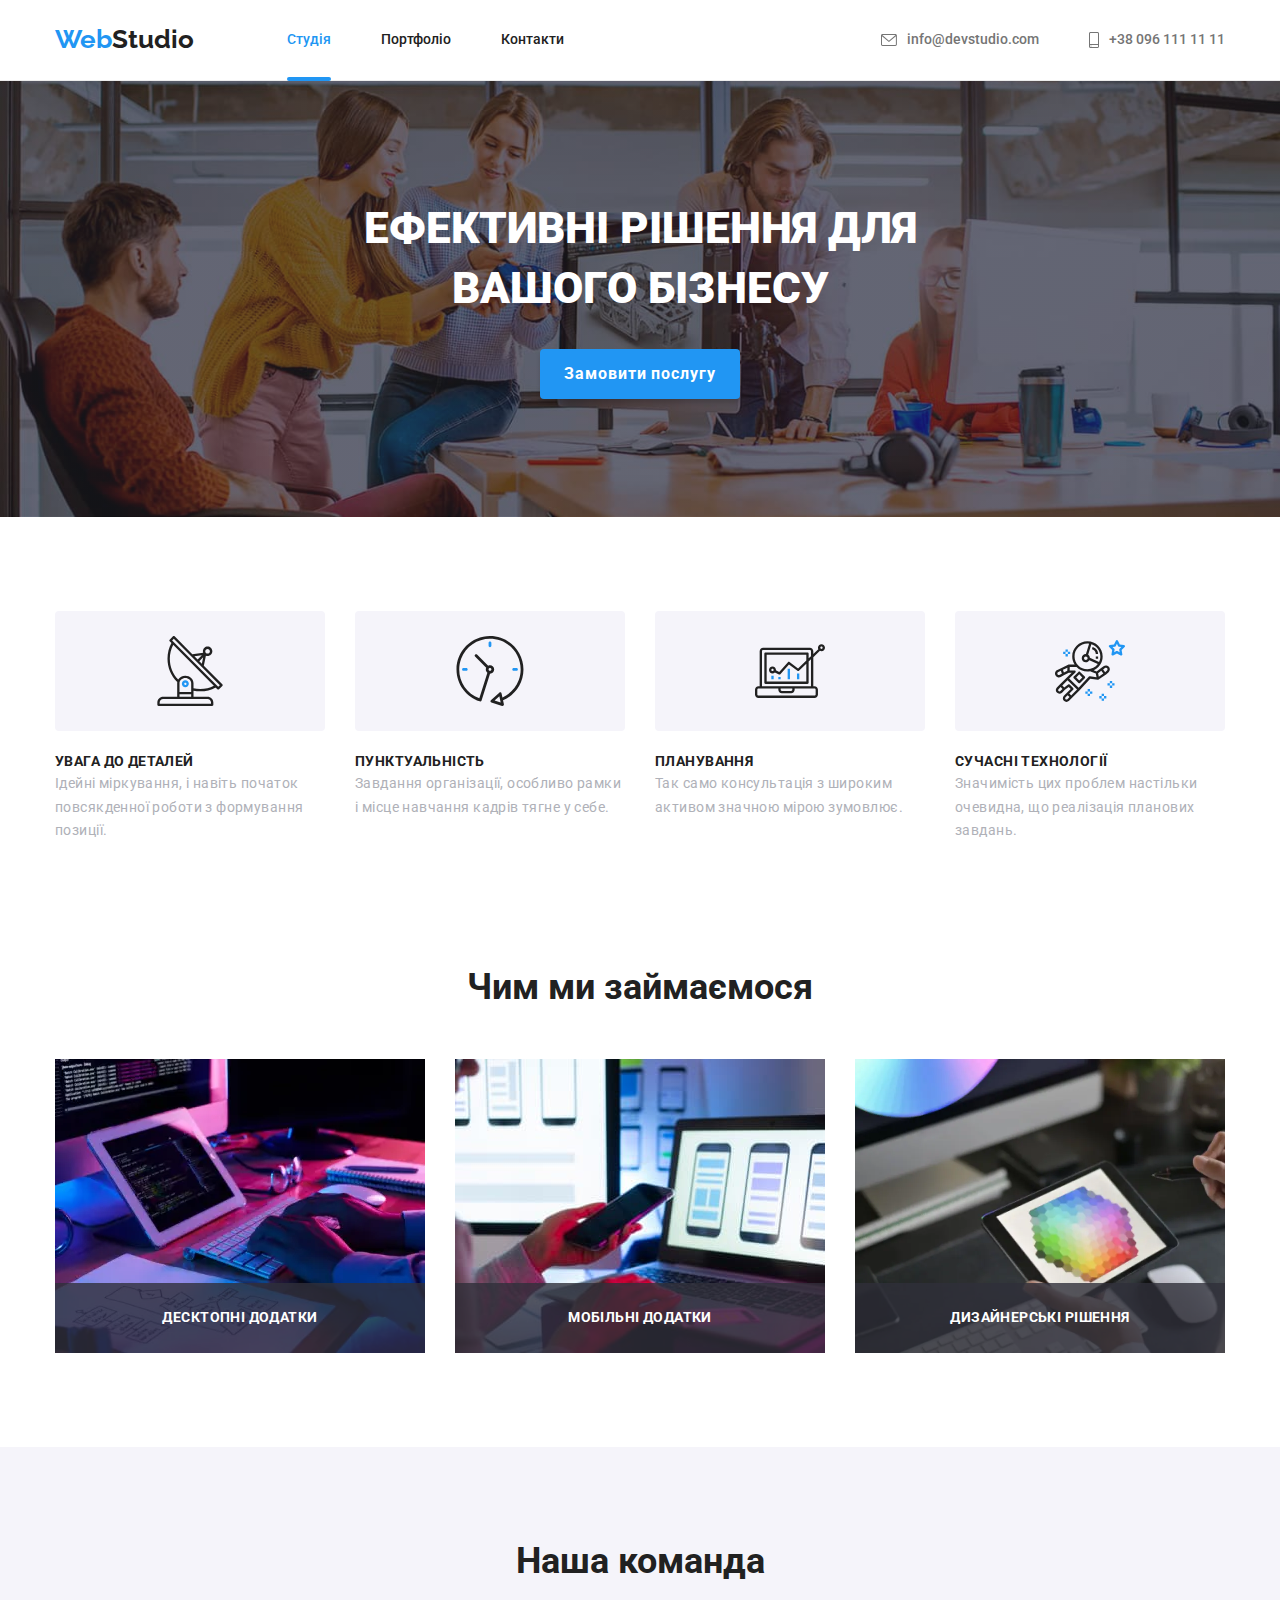
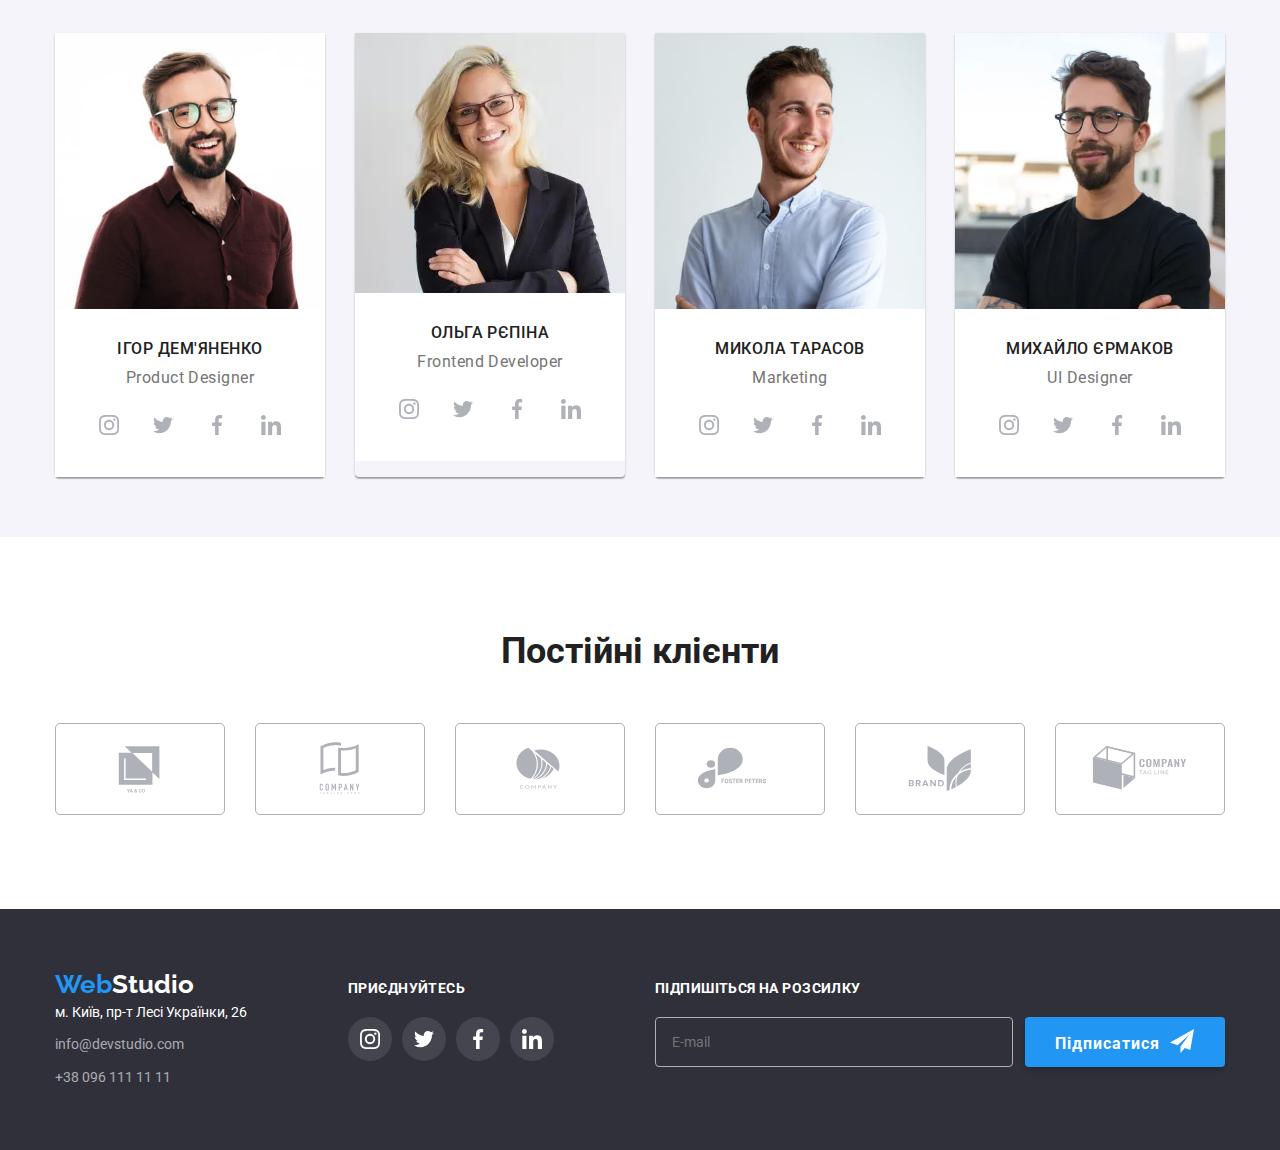
==== commit 8fb20c8e: "Fixed team foto" ====
--- a/index.html
+++ b/index.html
@@ -191,14 +191,9 @@
                   type="image/webp"
                   media="(max-width: 767px)"
                 />
-                <source
-                  srcset="
-              ./images/mobile/produkt-designer-450.jpg x1,
+                <source srcset=" ./images/mobile/produkt-designer-450.jpg x1,
                 ./images/mobile/produkt-designer-900.jpg x2,
-                ./images/mobile/produkt-designer-1350.jpg x3"
-                  type="i
-                  media="(max-width: 767px)"
-                />
+                ./images/mobile/produkt-designer-1350.jpg x3" type="i media="(max-width: 767px)" />
                 <source
                   srcset="
               ./images/tablet/produkt-designer-354.webp x1,
@@ -233,7 +228,8 @@
                 />
                 <img
                   class="team__item-img"
-                  src="./images/desktop/produkt-designer-270.jpg"
+                  type="image/jpg"
+                  src="./images/mobile/produkt-designer-450.jpg"
                   alt="Продукт дизайнер"
                 />
               </picture>
@@ -430,7 +426,7 @@
                 <img
                   class="team__item-img"
                   type="image/jpg"
-                  src="./images/desktop/marketing-270.jpg"
+                  src="./images/mobile/marketing-450.jpg"
                   alt="Микола Тарасов"
                 />
               </picture>
@@ -520,7 +516,8 @@
                   srcset="
                     ./images/desktop/ui-270.jpg 1x,
                     ./images/desktop/ui-540.jpg 2x,
-                    ./images/desktop/ui-810.jpg 3x"
+                    ./images/desktop/ui-810.jpg 3x
+                  "
                   type="image/jpg"
                   media="(min-width: 1200px)"
                 />
--- a/css/main.min.css
+++ b/css/main.min.css
@@ -1 +1 @@
-@import"https://fonts.googleapis.com/css2?family=Raleway:wght@700&family=Roboto:wght@400;500;700;900&display=swap";:root{--color-primary: #212121;--color-background: #2f303a;--color-secondary: #757575;--color-white-color: #ffffff;--color-thirdary: #2196f3;--color-button-hover: #188ce8;--color-light-gray: #f5f4fa;--color-icon: #afb1b8;--color-shadow-card: 0px 1px 1px rgba(0, 0, 0, 0.12), 0px 4px 4px rgba(0, 0, 0, 0.06), 1px 4px 6px rgba(0, 0, 0, 0.16);--color-hover-animation: 250ms cubic-bezier(0.4, 0, 0.2, 1);--hero-overlay: linear-gradient(to left, rgba(47, 48, 58, 0.4), rgba(47, 48, 58, 0.4));--font-roboto: "Roboto", sans-serif;--font-raleway: "Raleway"}/*! modern-normalize v1.1.0 | MIT License | https://github.com/sindresorhus/modern-normalize */*,::before,::after{-webkit-box-sizing:border-box;box-sizing:border-box;padding:0;margin:0}html{-moz-tab-size:4;-o-tab-size:4;tab-size:4}html{line-height:1.15;-webkit-text-size-adjust:100%}body{margin:0}body{font-family:system-ui,-apple-system,"Segoe UI",Roboto,Helvetica,Arial,sans-serif,"Apple Color Emoji","Segoe UI Emoji"}hr{height:0;color:inherit}abbr[title]{-webkit-text-decoration:underline dotted;text-decoration:underline dotted}b,strong{font-weight:bolder}code,kbd,samp,pre{font-family:ui-monospace,SFMono-Regular,Consolas,"Liberation Mono",Menlo,monospace;font-size:1em}small{font-size:80%}sub,sup{font-size:75%;line-height:0;position:relative;vertical-align:baseline}sub{bottom:-0.25em}sup{top:-0.5em}table{text-indent:0;border-color:inherit}button,input,optgroup,select,textarea{font-family:inherit;font-size:100%;line-height:1.15;margin:0}button,select{text-transform:none}button,[type=button],[type=reset],[type=submit]{-webkit-appearance:button}::-moz-focus-inner{border-style:none;padding:0}:-moz-focusring{outline:1px dotted ButtonText}:-moz-ui-invalid{box-shadow:none}legend{padding:0}progress{vertical-align:baseline}::-webkit-inner-spin-button,::-webkit-outer-spin-button{height:auto}[type=search]{-webkit-appearance:textfield;outline-offset:-2px}::-webkit-search-decoration{-webkit-appearance:none}::-webkit-file-upload-button{-webkit-appearance:button;font:inherit}summary{display:list-item}body{font-size:16px;line-height:1.7;font-family:var(--font-roboto);color:var(--color-primary);background-color:var(--color-white-color)}body.lock{overflow:hidden}img{display:block;max-width:100%;height:auto}ul{list-style:none}.visually-hidden{position:absolute;white-space:nowrap;width:1px;height:1px;overflow:hidden;border:0;padding:0;clip:rect(0 0 0 0);-webkit-clip-path:inset(50%);clip-path:inset(50%);margin:-1px}.feature-title{font-weight:700;font-size:14px;line-height:1.1px;letter-spacing:.03em;text-transform:uppercase;margin-bottom:10px;color:var(--color-primary)}@media screen and (max-width: 768px){.feature-title{text-align:center}}.container{padding:0 15px}@media screen and (min-width: 480px){.container{max-width:480px;margin:0 auto}}@media screen and (min-width: 768px){.container{max-width:768px}}@media screen and (min-width: 1200px){.container{max-width:1200px}}.activity{padding-bottom:94px}@media screen and (max-width: 1200px){.activity{display:none}}.activity__container{text-align:center}.activity__thumb{position:absolute;top:224px;left:0px;width:100%;height:70px;background:rgba(47,48,58,.8);overflow:hidden}.activity__tumb-text{margin:27px;font-weight:700;font-size:14px;line-height:1.1;text-align:center;letter-spacing:.03em;text-transform:uppercase;color:var(--color-white-color)}.activity__container{text-align:center}.activity__list{display:-webkit-box;display:-ms-flexbox;display:flex}.activity__list .activity__item{position:relative;margin-right:30px}.activity__item:nth-child(3n){margin-right:0px}.activity__subtitle{text-align:center;margin-top:0px;margin-bottom:30px;color:var(--color-primary);font-style:normal;font-weight:700;font-size:28px;line-height:1.2}@media screen and (min-width: 1200px){.activity__subtitle{margin-bottom:50px}}@media screen and (min-width: 1200px){.activity__subtitle{font-size:36px;line-height:1.16}}.navigation{display:none;margin-left:93px;gap:50px}@media screen and (min-width: 768px){.navigation{display:-webkit-box;display:-ms-flexbox;display:flex}}.navigation__link{padding:32px 0}.navigation__link.current{position:relative;color:var(--color-thirdary);outline:none}.navigation__link.current::after{content:"";position:absolute;display:block;left:0;bottom:-1px;width:100%;height:4px;border-radius:2px;background-color:var(--color-thirdary)}.backdrop{position:fixed;top:0;left:0;z-index:1;width:100%;height:100%;background:rgba(0,0,0,.2);-webkit-transition:opacity var(--color-hover-animation),visibility var(--color-hover-animation);transition:opacity var(--color-hover-animation),visibility var(--color-hover-animation)}.backdrop__modal{position:absolute;padding:40px;top:50%;left:50%;width:528px;-webkit-transform:translate(-50%, -50%);transform:translate(-50%, -50%);background-color:var(--color-white-color);-webkit-box-shadow:0px 1px 3px rgba(0,0,0,.12),0px 1px 1px rgba(0,0,0,.14),0px 2px 1px rgba(0,0,0,.2);box-shadow:0px 1px 3px rgba(0,0,0,.12),0px 1px 1px rgba(0,0,0,.14),0px 2px 1px rgba(0,0,0,.2);border-radius:4px}.backdrop__textarea{position:relative;width:100%;height:120px;padding:12px;border:1px solid var(--color-icon);color:var(--color-primary);border-radius:4px;outline:none;resize:none;-webkit-transition:border-color var(--color-hover-animation);transition:border-color var(--color-hover-animation);margin-bottom:20px}.backdrop__textarea:focus,.backdrop__textarea:hover{border-color:var(--color-thirdary)}.backdrop__textarea::-webkit-input-placeholder{font-size:px;line-height:1.25;letter-spacing:.03em;color:var(--color-icon)}.backdrop__textarea::-moz-placeholder{font-size:px;line-height:1.25;letter-spacing:.03em;color:var(--color-icon)}.backdrop__textarea:-ms-input-placeholder{font-size:px;line-height:1.25;letter-spacing:.03em;color:var(--color-icon)}.backdrop__textarea::-ms-input-placeholder{font-size:px;line-height:1.25;letter-spacing:.03em;color:var(--color-icon)}.backdrop__textarea::placeholder{font-size:px;line-height:1.25;letter-spacing:.03em;color:var(--color-icon)}.backdrop__button{position:absolute;top:8px;right:8px;display:-webkit-box;display:-ms-flexbox;display:flex;-webkit-box-align:center;-ms-flex-align:center;align-items:center;-webkit-box-pack:center;-ms-flex-pack:center;justify-content:center;width:30px;height:30px;cursor:pointer;border-radius:50%;border:1px solid rgba(0,0,0,.1);background-color:var(--color-white-color);-webkit-transition:color var(--color-hover-animation),fill var(--color-hover-animation),-webkit-box-shadow var(--color-hover-animation);transition:color var(--color-hover-animation),fill var(--color-hover-animation),-webkit-box-shadow var(--color-hover-animation);transition:color var(--color-hover-animation),box-shadow var(--color-hover-animation),fill var(--color-hover-animation);transition:color var(--color-hover-animation),box-shadow var(--color-hover-animation),fill var(--color-hover-animation),-webkit-box-shadow var(--color-hover-animation)}.backdrop__button:hover,.backdrop__button:focus{fill:var(--color-button-hover);-webkit-box-shadow:0px 4px 4px rgba(0,0,0,.15);box-shadow:0px 4px 4px rgba(0,0,0,.15)}.backdrop__input{width:100%;padding:12px 12px 12px 42px;border:1px solid var(--color-icon);border-radius:4px;outline:none;color:var(--color-primary);-webkit-transition:border-color var(--color-hover-animation);transition:border-color var(--color-hover-animation)}.backdrop__input:focus,.backdrop__input:hover{border-color:var(--color-thirdary)}.backdrop__input:hover+.backdrop__icon{fill:var(--color-thirdary)}.backdrop__input::-webkit-input-placeholder{font-size:16px;line-height:1.25;letter-spacing:.03em;color:var(--color-primary)}.backdrop__input::-moz-placeholder{font-size:16px;line-height:1.25;letter-spacing:.03em;color:var(--color-primary)}.backdrop__input:-ms-input-placeholder{font-size:16px;line-height:1.25;letter-spacing:.03em;color:var(--color-primary)}.backdrop__input::-ms-input-placeholder{font-size:16px;line-height:1.25;letter-spacing:.03em;color:var(--color-primary)}.backdrop__input::placeholder{font-size:16px;line-height:1.25;letter-spacing:.03em;color:var(--color-primary)}.backdrop__control{position:relative;margin-bottom:10px}.backdrop__control:focus-within .backdrop__icon{fill:var(--color-thirdary)}.backdrop__checkbox-label{display:block;padding-left:38px;font-size:14px;line-height:1.71;letter-spacing:.03em;color:var(--color-secondary);margin-bottom:30px;cursor:pointer}.backdrop__checkbox-label a{color:var(--color-thirdary)}.backdrop.is-hidden{visibility:hidden;opacity:0;pointer-events:none}.backdrop__form-title{display:-webkit-box;display:-ms-flexbox;display:flex;-webkit-box-align:center;-ms-flex-align:center;align-items:center;-webkit-box-pack:center;-ms-flex-pack:center;justify-content:center;margin-bottom:12px;color:var(--color-primary);font-weight:700;font-size:20px;line-height:1.5;letter-spacing:.03em;width:370px;height:60px}@media screen and (min-width: 768px){.backdrop__form-title{font-weight:700;font-size:20px;line-height:1.1;letter-spacing:.03em}}.backdrop .backdrop__checkbox{position:relative}.backdrop .backdrop__checkbox-control{width:16px;height:15px;position:absolute;top:50%;left:15px;-webkit-transform:translateY(-50%);transform:translateY(-50%);background-color:var(--color-white-color);border:2px solid var(--color-primary);border-radius:2px;z-index:0;-webkit-transition:border-color var(--color-hover-animation),background-color var(--color-hover-animation),fill var(--color-hover-animation);transition:border-color var(--color-hover-animation),background-color var(--color-hover-animation),fill var(--color-hover-animation)}.backdrop .backdrop__checkbox-input:hover+.backdrop__checkbox-control,.backdrop .backdrop__checkbox-input:focus+.backdrop__checkbox-control{border-color:var(--color-thirdary)}.backdrop .backdrop__checkbox-input:checked+.backdrop__checkbox-control{background-color:var(--color-thirdary)}.backdrop .backdrop__checkbox-check{display:block;position:absolute;top:50%;left:50%;-webkit-transform:translate(-50%, -50%);transform:translate(-50%, -50%);z-index:1;fill:var(--color-white-color)}.backdrop__label{display:block;font-weight:400;font-size:12px;line-height:1.1;margin-bottom:4px}.backdrop__icon{position:absolute;top:50%;left:12px;-webkit-transform:translateY(-50%);transform:translateY(-50%);fill:currentColor;-webkit-transition:fill var(--color-hover-animation);transition:fill var(--color-hover-animation)}.backdrop__submit-button{display:block;margin-left:auto;margin-right:auto}.button{width:200px;height:50px;color:var(--color-white-color);background-color:var(--color-thirdary);font-weight:700;font-size:16px;line-height:1.88;letter-spacing:.06em;border-color:rgba(0,0,0,0);text-align:center;-webkit-box-shadow:0px 4px 4px rgba(0,0,0,.15);box-shadow:0px 4px 4px rgba(0,0,0,.15);border-radius:4px;cursor:pointer;-webkit-transform:color var(--color-hover-animation),border-color var(--color-hover-animation),box-shadow var(--color-hover-animation);transform:color var(--color-hover-animation),border-color var(--color-hover-animation),box-shadow var(--color-hover-animation)}.button:hover,.button:focus{background-color:var(--color-button-hover)}.button:focus{outline:none}.coopertion{padding-top:60px;padding-bottom:60px}@media screen and (min-width: 1200px){.coopertion{padding-top:94px;padding-bottom:94px}}.coopertion__list{display:-webkit-box;display:-ms-flexbox;display:flex;-ms-flex-wrap:wrap;flex-wrap:wrap;gap:30px}.coopertion__item{width:calc((100% - 30px)/2)}@media screen and (min-width: 768px){.coopertion__item{-ms-flex-preferred-size:calc((100% - 60px)/3);flex-basis:calc((100% - 60px)/3)}}@media screen and (min-width: 1200px){.coopertion__item{-ms-flex-preferred-size:calc((100% - 150px)/6);flex-basis:calc((100% - 150px)/6)}}.coopertion__icon{fill:currentcolor}.coopertion__link{width:100%;height:92px;border:1px solid var(--color-icon);display:-webkit-box;display:-ms-flexbox;display:flex;-webkit-box-align:center;-ms-flex-align:center;align-items:center;-webkit-box-pack:center;-ms-flex-pack:center;justify-content:center;border-radius:5px;color:var(--color-icon);-webkit-transition:color var(--color-hover-animation),border-color var(--color-hover-animation);transition:color var(--color-hover-animation),border-color var(--color-hover-animation);outline:none}.coopertion__link:hover,.coopertion__link:focus{border-color:var(--color-thirdary);color:var(--color-thirdary)}.hero{background-color:var(--color-background);-webkit-box-align:center;-ms-flex-align:center;align-items:center;-webkit-box-pack:center;-ms-flex-pack:center;justify-content:center;text-align:center;padding:118px 0}@media screen and (min-width: 1200px){.hero{padding:200px 0}}.hero__canvas{-webkit-box-align:center;-ms-flex-align:center;align-items:center;padding:118px 0;background-image:var(--hero-overlay),url(../images/header-mobile-450.jpg);background-repeat:no-repeat;background-position:center;background-size:cover}@media screen and (min-device-pixel-ratio: 2),(-webkit-min-device-pixel-ratio: 2),(min-resolution: 192dpi),(min-resolution: 2dppx){.hero__canvas{background-image:var(--hero-overlay),url(../images/header-mobile-900.jpg)}}@media screen and (min-width: 768px){.hero__canvas{background-image:var(--hero-overlay),url(../images/header-tablet-354.jpg)}}@media screen and (min-width: 768px)and (min-device-pixel-ratio: 2),screen and (min-width: 768px)and (-webkit-min-device-pixel-ratio: 2),screen and (min-width: 768px)and (min-resolution: 192dpi),screen and (min-width: 768px)and (min-resolution: 2dppx){.hero{background-image:var(--hero-overlay),url(../images/header-tablet-708.jpg)}}@media screen and (min-width: 1200px){.hero{margin:auto;display:-webkit-box;display:-ms-flexbox;display:flex;-webkit-box-align:center;-ms-flex-align:center;align-items:center;-webkit-box-pack:center;-ms-flex-pack:center;justify-content:center;max-width:1600px;background-image:var(--hero-overlay),url(../images/header-desktop-1600.jpg);background-repeat:no-repeat;background-position:center;background-size:cover}}@media screen and (min-width: 1200px)and (min-device-pixel-ratio: 2),screen and (min-width: 1200px)and (-webkit-min-device-pixel-ratio: 2),screen and (min-width: 1200px)and (min-resolution: 192dpi),screen and (min-width: 1200px)and (min-resolution: 2dppx){.hero{background-image:var(--hero-overlay),url(../images/header-desktop-3200.jpg)}}.hero__title{color:var(--color-white-color);font-weight:900;font-size:26px;line-height:1.6;max-width:360px;margin:0 auto 30px}@media screen and (min-width: 1200px){.hero__title{font-size:44px;line-height:1.36;max-width:696px}}.logo{color:var(--color-primary);font-family:var(--font-raleway);text-decoration:none;font-weight:700;font-size:26px;line-height:1.2;font-style:normal;outline:none}.logo__slog{color:var(--color-thirdary)}.portfolio{padding-top:94px;padding-bottom:94px}.portfolio__button{color:var(--color-primary);font-style:normal;font-weight:500;font-size:16px;line-height:1.6;cursor:pointer;border:none;border-radius:4px;background-color:var(--color-light-gray);padding:6px 22px 6px 22px;-webkit-transition:color var(--color-hover-animation),background-color var(--color-hover-animation),-webkit-box-shadow var(--color-hover-animation);transition:color var(--color-hover-animation),background-color var(--color-hover-animation),-webkit-box-shadow var(--color-hover-animation);transition:color var(--color-hover-animation),box-shadow var(--color-hover-animation),background-color var(--color-hover-animation);transition:color var(--color-hover-animation),box-shadow var(--color-hover-animation),background-color var(--color-hover-animation),-webkit-box-shadow var(--color-hover-animation)}.portfolio__button:hover{background:var(--color-thirdary);color:var(--color-white-color);-webkit-box-shadow:0px 3px 1px rgba(0,0,0,.1),0px 1px 2px rgba(0,0,0,.08),0px 2px 2px rgba(0,0,0,.12);box-shadow:0px 3px 1px rgba(0,0,0,.1),0px 1px 2px rgba(0,0,0,.08),0px 2px 2px rgba(0,0,0,.12)}.portfolio__button:focus{background:var(--color-thirdary);color:var(--color-white-color)}.portfolio__list{display:-webkit-box;display:-ms-flexbox;display:flex;-ms-flex-wrap:wrap;flex-wrap:wrap;margin-bottom:40px}@media screen and (min-width: 768px){.portfolio__list{-webkit-box-align:center;-ms-flex-align:center;align-items:center;-webkit-box-pack:center;-ms-flex-pack:center;justify-content:center;margin-bottom:50px}}.portfolio__list .portfolio__item{margin-right:8px;margin-bottom:15px}.portfolio__list .portfolio__item:nth-last-child(1){margin-right:0px}.subscribe-form{display:-webkit-box;display:-ms-flexbox;display:flex;-webkit-box-pack:end;-ms-flex-pack:end;justify-content:flex-end;-webkit-box-align:end;-ms-flex-align:end;align-items:flex-end;grid-area:12px}@media screen and (max-width: 1200px){.subscribe-form{-webkit-box-orient:vertical;-webkit-box-direction:normal;-ms-flex-direction:column;flex-direction:column;gap:20px;text-align:center;-webkit-box-align:center;-ms-flex-align:center;align-items:center}}.subscribe-form__input{width:358px;height:50px;padding:15px 16px;border:1px solid var(--color-icon);border-radius:4px;outline:none;background:var(--color-background);color:var(--color-white-color);-webkit-transition:border-color var(--color-hover-animation);transition:border-color var(--color-hover-animation)}.subscribe-form__icon{-webkit-box-align:center;-ms-flex-align:center;align-items:center;margin-left:10px;fill:var(--color-white-color)}.subscribe-form__button{display:-webkit-box;display:-ms-flexbox;display:flex;margin-left:12px;padding:10px 28px}.subscribe-form__input:hover,.subscribe-form__input:focus{border-color:var(--color-thirdary)}.subscribe-form__title,.footer__invitation{display:block;margin-bottom:20px;color:var(--color-white-color);font-weight:700;font-size:14px;line-height:1.14;letter-spacing:.03em;text-transform:uppercase}.team{padding-top:60px;padding-bottom:60px;background:var(--color-light-gray)}@media screen and (min-width: 1200px){.team{padding-top:94px}}@media screen and (min-width: 480px){.team__list{display:-webkit-box;display:-ms-flexbox;display:flex;gap:30px;-ms-flex-wrap:wrap;flex-wrap:wrap}}.team__item{display:inline-block;text-align:center;-webkit-box-shadow:0px 1px 3px rgba(0,0,0,.12),0px 1px 1px rgba(0,0,0,.14),0px 2px 1px rgba(0,0,0,.2);box-shadow:0px 1px 3px rgba(0,0,0,.12),0px 1px 1px rgba(0,0,0,.14),0px 2px 1px rgba(0,0,0,.2);border-radius:0px 0px 4px 4px}@media screen and (min-width: 768px){.team__item{-ms-flex-preferred-size:calc((100% - 30px)/2);flex-basis:calc((100% - 30px)/2)}}@media screen and (min-width: 1200px){.team__item{-ms-flex-preferred-size:calc((100% - 90px)/4);flex-basis:calc((100% - 90px)/4)}}.team__developer{margin-bottom:16px;font-weight:400;font-size:16px;line-height:1.2;letter-spacing:.03em;color:var(--color-secondary)}@media screen and (min-width: 1200px){.team__developer{font-size:16px;line-height:1.2}}.team__social-list{display:-webkit-box;display:-ms-flexbox;display:flex;-webkit-box-pack:center;-ms-flex-pack:center;justify-content:center;gap:10px}.team__employee{background-color:var(--color-white-color);padding:30px 20px}.team__name{margin-bottom:10px;font-weight:500;font-size:16px;line-height:1.2;letter-spacing:.03em}@media screen and (min-width: 1200px){.team__name{font-size:16px;line-height:1.2}}.team__link{width:44px;height:44px;display:-webkit-box;display:-ms-flexbox;display:flex;-webkit-box-align:center;-ms-flex-align:center;align-items:center;-webkit-box-pack:center;-ms-flex-pack:center;justify-content:center;border-radius:50%;-webkit-transition:background-color var(--color-hover-animation);transition:background-color var(--color-hover-animation);outline:none}.team__link:hover .team__icon,.team__link:focus .team__icon{fill:var(--color-white-color)}.team__link .team__icon{fill:var(--color-icon);-webkit-transition:fill var(--color-hover-animation);transition:fill var(--color-hover-animation)}.team__link:hover{background-color:var(--color-thirdary);color:var(--color-white-color)}.team__link:focus{background-color:var(--color-thirdary)}.mobile__backdrop{visibility:hidden;pointer-events:none;position:fixed;top:0;left:0;z-index:999;width:100vw;height:100vh;background:rgba(0,0,0,.2);-webkit-transition:opacity var(--color-hover-animation),visibility var(--color-hover-animation);transition:opacity var(--color-hover-animation),visibility var(--color-hover-animation)}.mobile__backdrop.is-open{visibility:visible;pointer-events:all}.mobile__backdrop.is-open .mobile__modal{-webkit-transform:translateX(0);transform:translateX(0)}@media screen and (min-width: 1200px){.mobile__backdrop{display:none}}.mobile-menu__btn-close{position:absolute;top:10px;right:15px;display:-webkit-box;display:-ms-flexbox;display:flex;-webkit-box-align:center;-ms-flex-align:center;align-items:center;-webkit-box-pack:center;-ms-flex-pack:center;justify-content:center}.mobile__modal{position:absolute;top:0;left:0;padding:48px 40px;height:100%;width:100%;-webkit-transform:translate(100%);transform:translate(100%);z-index:999;background-color:var(--color-white-color);-webkit-box-shadow:0px 1px 3px rgba(0,0,0,.12),0px 1px 1px rgba(0,0,0,.14),0px 2px 1px rgba(0,0,0,.2);box-shadow:0px 1px 3px rgba(0,0,0,.12),0px 1px 1px rgba(0,0,0,.14),0px 2px 1px rgba(0,0,0,.2);-webkit-transition:-webkit-transform var(--color-hover-animation);transition:-webkit-transform var(--color-hover-animation);transition:transform var(--color-hover-animation);transition:transform var(--color-hover-animation), -webkit-transform var(--color-hover-animation);overflow-y:auto}.mobile-menu__btn-close{position:absolute;width:40px;height:40px;top:10px;right:15px;border:none;background-color:var(--color-white-color)}.mobile-menu__navigation{margin-bottom:306px}.mobile-menu__link{display:block;padding-bottom:32px;font-weight:500;font-size:40px;line-height:47px;letter-spacing:.02em;text-decoration:none;color:var(--color-primary)}.mobile-menu__link--current{color:var(--color-thirdary)}.mobile-menu__contacts-link-tel{display:block;margin-bottom:32px;font-weight:500;font-size:34px;line-height:1.2;letter-spacing:.02em;text-decoration:none;color:var(--color-thirdary)}.mobile-menu__contacts-link-email{display:block;margin-bottom:64px;font-weight:500;font-size:24px;line-height:1.16;letter-spacing:.02em;text-decoration:none;color:var(--color-secondary)}.mobile-menu__socials{display:-webkit-box;display:-ms-flexbox;display:flex;-webkit-box-align:center;-ms-flex-align:center;align-items:center;-ms-flex-wrap:wrap;flex-wrap:wrap;gap:10px}.mobile-menu__socials-link{font-weight:500;font-size:18px;line-height:1.22;letter-spacing:.02em;text-decoration:none;color:var(--color-thirdary);padding-right:10px;border-right:1px solid rgba(33,33,33,.2);-webkit-transform:rotate(90deg);transform:rotate(90deg)}.header{border-bottom:1px solid #ececec}@media screen and (max-width: 768px){.header{padding:15px 0}}.header__link,.navigation__link{display:-webkit-inline-box;display:-ms-inline-flexbox;display:inline-flex;-webkit-box-align:center;-ms-flex-align:center;align-items:center;color:var(--color-primary);text-decoration:none;font-weight:500;font-size:14px;line-height:1.1;outline:none;-webkit-transition:color var(--color-hover-animation);transition:color var(--color-hover-animation)}.header__link:hover,.navigation__link:hover,.header__link:focus,.navigation__link:focus{color:var(--color-thirdary)}@media screen and (min-width: 1200px){.header__link,.navigation__link{padding:32px 0}}.header__adresse{display:-webkit-box;display:-ms-flexbox;display:flex;-webkit-box-align:center;-ms-flex-align:center;align-items:center;color:var(--color-secondary);text-decoration:none;font-style:normal;font-weight:500;font-size:14px;line-height:1.1}.header__adresse:hover,.header__adresse:focus{color:var(--color-thirdary)}.header__adresse:hover .header__icon{fill:var(--color-thirdary);-webkit-transition:fill var(--color-hover-animation);transition:fill var(--color-hover-animation)}.header__nav{display:-webkit-box;display:-ms-flexbox;display:flex;-webkit-box-align:center;-ms-flex-align:center;align-items:center}@media screen and (max-width: 768px){.header__nav{width:100%}}.header__contact-list{display:none;margin-left:auto;gap:50px}@media screen and (min-width: 768px){.header__contact-list{display:-webkit-box;display:-ms-flexbox;display:flex}}@media screen and (min-width: 768px)and (max-width: 1200px){.header__contact-list{-webkit-box-orient:vertical;-webkit-box-direction:normal;-ms-flex-direction:column;flex-direction:column;gap:10px}}.header__icon{fill:currentColor;margin-right:10px}.menu-toggle{display:-webkit-inline-box;display:-ms-inline-flexbox;display:inline-flex;-webkit-box-align:center;-ms-flex-align:center;align-items:center;-webkit-box-pack:center;-ms-flex-pack:center;justify-content:center;margin-left:auto;width:40px;height:40px;border:none;background-color:var(--color-white-color)}@media screen and (min-width: 768px){.menu-toggle{display:none}}.benefist{padding-top:60px}@media screen and (min-width: 1200px){.benefist{padding-top:94px;padding-bottom:94px}}.benefist__icon{display:-webkit-box;display:-ms-flexbox;display:flex;-webkit-box-align:center;-ms-flex-align:center;align-items:center;-webkit-box-pack:center;-ms-flex-pack:center;justify-content:center;height:120px;margin-bottom:30px;background-color:var(--color-light-gray);border-radius:4px}@media screen and (min-width: 768px){.benefist__list{display:-webkit-box;display:-ms-flexbox;display:flex;-ms-flex-wrap:wrap;flex-wrap:wrap;gap:30px}}@media screen and (min-width: 768px){.benefist__item{-ms-flex-preferred-size:calc((100% - 60px)/2);flex-basis:calc((100% - 60px)/2)}}@media screen and (min-width: 1200px){.benefist__item{-ms-flex-preferred-size:calc((100% - 90px)/4);flex-basis:calc((100% - 90px)/4)}}@media screen and (max-width: 767.98px){.benefist__item:not(:last-child){margin-bottom:30px}}.benefist__list .benefist__item{width:100%}.benefist__paragraph,.card-set__paragraph{font-size:14px;line-height:1.7;letter-spacing:.03em;color:var(--color-icon);margin-bottom:30px}.footer{padding-top:60px;padding-bottom:60px;background-color:var(--color-background);font-weight:400;font-size:14px;line-height:1.7}.footer__position{display:-webkit-box;display:-ms-flexbox;display:flex;-webkit-box-align:baseline;-ms-flex-align:baseline;align-items:baseline;-webkit-box-pack:justify;-ms-flex-pack:justify;justify-content:space-between}@media screen and (max-width: 1200px){.footer__position{-webkit-box-orient:vertical;-webkit-box-direction:normal;-ms-flex-direction:column;flex-direction:column;gap:60px;-webkit-box-align:center;-ms-flex-align:center;align-items:center;text-align:center}}.footer__logo{color:var(--color-white-color)}.footer__slogo{color:var(--color-thirdary)}.footer__adresse-link{color:rgba(255,255,255,.6);text-decoration:none;font-style:normal;font-weight:400;font-size:14px;line-height:1.1;-webkit-transition:color var(--color-hover-animation);transition:color var(--color-hover-animation);outline:none}.footer__adresse-link:hover,.footer__adresse-link:focus{color:var(--color-thirdary)}.footer__adresse-list .footer__adresse-item{margin-bottom:9px}.footer__adresse-item:nth-last-child(-n+1){margin-bottom:0px}.footer__location-link{color:var(--color-white-color);text-decoration:none;font-style:normal;font-weight:400;font-size:14px;line-height:1.7;outline:none;letter-spacing:.3}.footer__social-list{display:-webkit-box;display:-ms-flexbox;display:flex;gap:10px}.footer__link{width:44px;height:44px;display:-webkit-box;display:-ms-flexbox;display:flex;-webkit-box-align:center;-ms-flex-align:center;align-items:center;-webkit-box-pack:center;-ms-flex-pack:center;justify-content:center;border-radius:50%;background-color:rgba(255,255,255,.1);-webkit-transition:background-color var(--color-hover-animation);transition:background-color var(--color-hover-animation);outline:none}.footer__link:hover,.footer__link:focus{background-color:var(--color-thirdary)}.footer__link:hover .net-icon,.footer__link:focus .net-icon{fill:var(--color-white-color)}.footer__icon{fill:var(--color-white-color)}.card-set{display:-webkit-box;display:-ms-flexbox;display:flex;-ms-flex-wrap:wrap;flex-wrap:wrap;-webkit-box-pack:center;-ms-flex-pack:center;justify-content:center}.card-set__item{width:370px;margin-bottom:30px;background:#fff}@media screen and (min-width: 768px){.card-set__item{-ms-flex-preferred-size:calc((100% - 60px)/2);flex-basis:calc((100% - 60px)/2);margin-right:30px}}@media screen and (min-width: 768px){.card-set__item__item:nth-child(2n){margin-right:0px}}.card-set__item__item:nth-last-child(-n+2){margin-bottom:0px}@media screen and (min-width: 1200px){.card-set__item{-ms-flex-preferred-size:calc((100% - 90px)/3);flex-basis:calc((100% - 90px)/3)}}@media screen and (min-width: 1200px){.card-set__item:nth-child(3n){margin-right:0px}}.card-set__item:nth-last-child(-n+3){margin-bottom:0px}.card-set__meta{padding:20px 24px 20px 24px;border:1px solid #eee;border-top:0px}.card-set__overlay{position:relative;overflow:hidden}.card-set__text{position:absolute;top:0;left:0;height:100%;width:100%;padding:63px 24px;font-weight:400;font-size:18px;line-height:1.55;letter-spacing:.03em;color:var(--color-white-color);background:rgba(33,150,243,.9);-webkit-transform:translateY(101%);transform:translateY(101%);-webkit-transition:-webkit-transform var(--color-hover-animation),-webkit-transition-duration var(--color-hover-animation);transition:-webkit-transform var(--color-hover-animation),-webkit-transition-duration var(--color-hover-animation);transition:transform var(--color-hover-animation),transition-duration var(--color-hover-animation);transition:transform var(--color-hover-animation),transition-duration var(--color-hover-animation),-webkit-transform var(--color-hover-animation),-webkit-transition-duration var(--color-hover-animation)}.card-set__item:hover .card-set__text{-webkit-transform:translatey(0);transform:translatey(0);opacity:1}.card-set__link{display:block;overflow:hidden;-webkit-transition:-webkit-box-shadow var(--color-hover-animation);transition:-webkit-box-shadow var(--color-hover-animation);transition:box-shadow var(--color-hover-animation);transition:box-shadow var(--color-hover-animation), -webkit-box-shadow var(--color-hover-animation)}.card-set__link:hover,.card-set__link:focus{-webkit-box-shadow:var(--color-shadow-card);box-shadow:var(--color-shadow-card)}.card-set a{text-decoration:none}.card-set__name{margin-top:0px;margin-bottom:4px;color:var(--color-primary);font-style:normal;font-weight:700;font-size:18px;line-height:2;text-decoration:none}.form__button{position:absolute;top:8px;right:8px;display:-webkit-box;display:-ms-flexbox;display:flex;-webkit-box-align:center;-ms-flex-align:center;align-items:center;width:30px;height:30px;cursor:pointer;border-radius:50%;border:1px solid rgba(0,0,0,.1);background-color:var(--color-white-color);-webkit-transition:color var(--color-hover-animation),fill var(--color-hover-animation),-webkit-box-shadow var(--color-hover-animation);transition:color var(--color-hover-animation),fill var(--color-hover-animation),-webkit-box-shadow var(--color-hover-animation);transition:color var(--color-hover-animation),box-shadow var(--color-hover-animation),fill var(--color-hover-animation);transition:color var(--color-hover-animation),box-shadow var(--color-hover-animation),fill var(--color-hover-animation),-webkit-box-shadow var(--color-hover-animation)}.form__button:hover,.form__button:focus{fill:var(--color-button-hover);-webkit-box-shadow:0px 4px 4px rgba(0,0,0,.15);box-shadow:0px 4px 4px rgba(0,0,0,.15)}.form__label{display:block;font-weight:400;font-size:12px;line-height:1.1;margin-bottom:4px}.form__form-title{display:-webkit-box;display:-ms-flexbox;display:flex;-webkit-box-pack:center;-ms-flex-pack:center;justify-content:center;margin-bottom:12px;color:var(--color-primary);font-weight:700;font-size:20px;line-height:1.1;letter-spacing:.03em}.form__control{position:relative;margin-bottom:10px}.form__control:focus-within .form__icon{fill:var(--color-thirdary)}.form__submit-button{display:block;margin-left:auto;margin-right:auto}.form.is-hidden{visibility:hidden;opacity:0;pointer-events:none}.form__input{width:100%;padding:12px 12px 12px 42px;border:1px solid var(--color-icon);border-radius:4px;outline:none;color:var(--color-primary);-webkit-transition:border-color var(--color-hover-animation);transition:border-color var(--color-hover-animation)}.form__input:focus,.form__input:hover{border-color:var(--color-thirdary)}.form__input:focus{color:var(--color-primary)}.form__input::-webkit-input-placeholder{font-size:16px;line-height:1.25;letter-spacing:.03em;color:var(--color-icon)}.form__input::-moz-placeholder{font-size:16px;line-height:1.25;letter-spacing:.03em;color:var(--color-icon)}.form__input:-ms-input-placeholder{font-size:16px;line-height:1.25;letter-spacing:.03em;color:var(--color-icon)}.form__input::-ms-input-placeholder{font-size:16px;line-height:1.25;letter-spacing:.03em;color:var(--color-icon)}.form__input::placeholder{font-size:16px;line-height:1.25;letter-spacing:.03em;color:var(--color-icon)}.form__input:hover+.form__icon{fill:var(--color-thirdary)}.form__textarea{position:relative;width:100%;height:120px;padding:12px;border:1px solid var(--color-icon);color:var(--color-primary);border-radius:4px;outline:none;resize:none;-webkit-transition:border-color var(--color-hover-animation);transition:border-color var(--color-hover-animation);margin-bottom:20px}.form__textarea:focus,.form__textarea:hover{border-color:var(--color-thirdary);color:var(--color-primary)}.form__textarea::-webkit-input-placeholder{font-size:px;line-height:1.25;letter-spacing:.03em;color:var(--color-icon)}.form__textarea::-moz-placeholder{font-size:px;line-height:1.25;letter-spacing:.03em;color:var(--color-icon)}.form__textarea:-ms-input-placeholder{font-size:px;line-height:1.25;letter-spacing:.03em;color:var(--color-icon)}.form__textarea::-ms-input-placeholder{font-size:px;line-height:1.25;letter-spacing:.03em;color:var(--color-icon)}.form__textarea::placeholder{font-size:px;line-height:1.25;letter-spacing:.03em;color:var(--color-icon)}.form__icon{position:absolute;top:50%;left:12px;-webkit-transform:translateY(-50%);transform:translateY(-50%);fill:currentColor;-webkit-transition:fill var(--color-hover-animation);transition:fill var(--color-hover-animation)}.form__checkbox{position:relative}.form__checkbox-check{display:block;position:absolute;top:50%;left:50%;-webkit-transform:translate(-50%, -50%);transform:translate(-50%, -50%);z-index:1;fill:var(--color-white-color)}.form__checkbox-check:hover+.form__checkbox-control,.form__checkbox-check:focus+.form__checkbox-control{border-color:var(--color-thirdary)}.form__checkbox-check:checked+.form__checkbox-control{background-color:var(--color-thirdary)}.form__checkbox-label{display:block;padding-left:38px;font-size:14px;line-height:1.71;letter-spacing:.03em;color:var(--color-secondary);margin-bottom:30px;cursor:pointer}.form__checkbox-label a{color:var(--color-thirdary)}.form__checkbox-control{width:16px;height:15px;position:absolute;top:50%;left:15px;-webkit-transform:translateY(-50%);transform:translateY(-50%);background-color:var(--color-white-color);border:2px solid var(--color-primary);border-radius:2px;z-index:0;-webkit-transition:border-color var(--color-hover-animation),background-color var(--color-hover-animation),fill var(--color-hover-animation);transition:border-color var(--color-hover-animation),background-color var(--color-hover-animation),fill var(--color-hover-animation)}/*# sourceMappingURL=main.min.css.map */+@import"https://fonts.googleapis.com/css2?family=Raleway:wght@700&family=Roboto:wght@400;500;700;900&display=swap";:root{--color-primary: #212121;--color-background: #2f303a;--color-secondary: #757575;--color-white-color: #ffffff;--color-thirdary: #2196f3;--color-button-hover: #188ce8;--color-light-gray: #f5f4fa;--color-icon: #afb1b8;--color-shadow-card: 0px 1px 1px rgba(0, 0, 0, 0.12), 0px 4px 4px rgba(0, 0, 0, 0.06), 1px 4px 6px rgba(0, 0, 0, 0.16);--color-box-shadow: 0px 1px 3px rgba(0, 0, 0, 0.12), 0px 1px 1px rgba(0, 0, 0, 0.14), 0px 2px 1px rgba(0, 0, 0, 0.2);--color-hover-animation: 250ms cubic-bezier(0.4, 0, 0.2, 1);--hero-overlay: linear-gradient(to left, rgba(47, 48, 58, 0.4), rgba(47, 48, 58, 0.4));--font-roboto: "Roboto", sans-serif;--font-raleway: "Raleway"}/*! modern-normalize v1.1.0 | MIT License | https://github.com/sindresorhus/modern-normalize */*,::before,::after{-webkit-box-sizing:border-box;box-sizing:border-box;padding:0;margin:0}html{-moz-tab-size:4;-o-tab-size:4;tab-size:4}html{line-height:1.15;-webkit-text-size-adjust:100%}body{margin:0}body{font-family:system-ui,-apple-system,"Segoe UI",Roboto,Helvetica,Arial,sans-serif,"Apple Color Emoji","Segoe UI Emoji"}hr{height:0;color:inherit}abbr[title]{-webkit-text-decoration:underline dotted;text-decoration:underline dotted}b,strong{font-weight:bolder}code,kbd,samp,pre{font-family:ui-monospace,SFMono-Regular,Consolas,"Liberation Mono",Menlo,monospace;font-size:1em}small{font-size:80%}sub,sup{font-size:75%;line-height:0;position:relative;vertical-align:baseline}sub{bottom:-0.25em}sup{top:-0.5em}table{text-indent:0;border-color:inherit}button,input,optgroup,select,textarea{font-family:inherit;font-size:100%;line-height:1.15;margin:0}button,select{text-transform:none}button,[type=button],[type=reset],[type=submit]{-webkit-appearance:button}::-moz-focus-inner{border-style:none;padding:0}:-moz-focusring{outline:1px dotted ButtonText}:-moz-ui-invalid{box-shadow:none}legend{padding:0}progress{vertical-align:baseline}::-webkit-inner-spin-button,::-webkit-outer-spin-button{height:auto}[type=search]{-webkit-appearance:textfield;outline-offset:-2px}::-webkit-search-decoration{-webkit-appearance:none}::-webkit-file-upload-button{-webkit-appearance:button;font:inherit}summary{display:list-item}body{font-size:16px;line-height:1.7;font-family:var(--font-roboto);color:var(--color-primary);background-color:var(--color-white-color)}body.lock{overflow:hidden}img{display:block;max-width:100%;height:auto}ul{list-style:none}.visually-hidden{position:absolute;white-space:nowrap;width:1px;height:1px;overflow:hidden;border:0;padding:0;clip:rect(0 0 0 0);-webkit-clip-path:inset(50%);clip-path:inset(50%);margin:-1px}.feature-title{font-weight:700;font-size:14px;line-height:1.1px;letter-spacing:.03em;text-transform:uppercase;margin-bottom:10px;color:var(--color-primary)}@media screen and (max-width: 768px){.feature-title{text-align:center}}.container{padding:0 15px}@media screen and (min-width: 480px){.container{max-width:480px;margin:0 auto}}@media screen and (min-width: 768px){.container{max-width:768px}}@media screen and (min-width: 1200px){.container{max-width:1200px}}.activity{padding-bottom:94px}@media screen and (max-width: 1200px){.activity{display:none}}.activity__container{text-align:center}.activity__thumb{position:absolute;top:224px;left:0px;width:100%;height:70px;background:rgba(47,48,58,.8);overflow:hidden}.activity__tumb-text{margin:27px;font-weight:700;font-size:14px;line-height:1.1;text-align:center;letter-spacing:.03em;text-transform:uppercase;color:var(--color-white-color)}.activity__container{text-align:center}.activity__list{display:-webkit-box;display:-ms-flexbox;display:flex}.activity__list .activity__item{position:relative;margin-right:30px}.activity__item:nth-child(3n){margin-right:0px}.activity__subtitle{text-align:center;margin-top:0px;margin-bottom:30px;color:var(--color-primary);font-style:normal;font-weight:700;font-size:28px;line-height:1.2}@media screen and (min-width: 1200px){.activity__subtitle{margin-bottom:50px}}@media screen and (min-width: 1200px){.activity__subtitle{font-size:36px;line-height:1.16}}.navigation{display:none;margin-left:93px;gap:50px}@media screen and (min-width: 768px){.navigation{display:-webkit-box;display:-ms-flexbox;display:flex}}.navigation__link{padding:32px 0}.navigation__link.current{position:relative;color:var(--color-thirdary);outline:none}.navigation__link.current::after{content:"";position:absolute;display:block;left:0;bottom:-1px;width:100%;height:4px;border-radius:2px;background-color:var(--color-thirdary)}.backdrop{position:fixed;top:0;left:0;z-index:1;width:100%;height:100%;background:rgba(0,0,0,.2);-webkit-transition:opacity var(--color-hover-animation),visibility var(--color-hover-animation);transition:opacity var(--color-hover-animation),visibility var(--color-hover-animation)}.backdrop__modal{position:absolute;padding:40px;top:50%;left:50%;width:450px;-webkit-transform:translate(-50%, -50%);transform:translate(-50%, -50%);background-color:var(--color-white-color);-webkit-box-shadow:var(--color-box-shadow);box-shadow:var(--color-box-shadow);border-radius:4px}@media screen and (min-width: 1200px){.backdrop__modal{position:absolute;padding:40px;top:50%;left:50%;width:528px;-webkit-transform:translate(-50%, -50%);transform:translate(-50%, -50%);background-color:var(--color-white-color);-webkit-box-shadow:var(--color-box-shadow);box-shadow:var(--color-box-shadow);border-radius:4px}}.backdrop__textarea{position:relative;width:100%;height:120px;padding:12px;border:1px solid var(--color-icon);color:var(--color-primary);border-radius:4px;outline:none;resize:none;-webkit-transition:border-color var(--color-hover-animation);transition:border-color var(--color-hover-animation);margin-bottom:20px}.backdrop__textarea:focus,.backdrop__textarea:hover{border-color:var(--color-thirdary)}.backdrop__textarea::-webkit-input-placeholder{font-size:px;line-height:1.25;letter-spacing:.03em;color:var(--color-icon)}.backdrop__textarea::-moz-placeholder{font-size:px;line-height:1.25;letter-spacing:.03em;color:var(--color-icon)}.backdrop__textarea:-ms-input-placeholder{font-size:px;line-height:1.25;letter-spacing:.03em;color:var(--color-icon)}.backdrop__textarea::-ms-input-placeholder{font-size:px;line-height:1.25;letter-spacing:.03em;color:var(--color-icon)}.backdrop__textarea::placeholder{font-size:px;line-height:1.25;letter-spacing:.03em;color:var(--color-icon)}.backdrop__button{position:absolute;top:8px;right:8px;display:-webkit-box;display:-ms-flexbox;display:flex;-webkit-box-align:center;-ms-flex-align:center;align-items:center;-webkit-box-pack:center;-ms-flex-pack:center;justify-content:center;width:30px;height:30px;cursor:pointer;border-radius:50%;border:1px solid rgba(0,0,0,.1);background-color:var(--color-white-color);-webkit-transition:color var(--color-hover-animation),fill var(--color-hover-animation),-webkit-box-shadow var(--color-hover-animation);transition:color var(--color-hover-animation),fill var(--color-hover-animation),-webkit-box-shadow var(--color-hover-animation);transition:color var(--color-hover-animation),box-shadow var(--color-hover-animation),fill var(--color-hover-animation);transition:color var(--color-hover-animation),box-shadow var(--color-hover-animation),fill var(--color-hover-animation),-webkit-box-shadow var(--color-hover-animation)}.backdrop__button:hover,.backdrop__button:focus{fill:var(--color-button-hover)}.backdrop__input{width:100%;padding:12px 12px 12px 42px;border:1px solid var(--color-icon);border-radius:4px;outline:none;color:var(--color-primary);-webkit-transition:border-color var(--color-hover-animation);transition:border-color var(--color-hover-animation)}.backdrop__input:focus,.backdrop__input:hover{border-color:var(--color-thirdary)}.backdrop__input:hover+.backdrop__icon{fill:var(--color-thirdary)}.backdrop__input::-webkit-input-placeholder{font-size:16px;line-height:1.25;letter-spacing:.03em;color:var(--color-primary)}.backdrop__input::-moz-placeholder{font-size:16px;line-height:1.25;letter-spacing:.03em;color:var(--color-primary)}.backdrop__input:-ms-input-placeholder{font-size:16px;line-height:1.25;letter-spacing:.03em;color:var(--color-primary)}.backdrop__input::-ms-input-placeholder{font-size:16px;line-height:1.25;letter-spacing:.03em;color:var(--color-primary)}.backdrop__input::placeholder{font-size:16px;line-height:1.25;letter-spacing:.03em;color:var(--color-primary)}.backdrop__control{position:relative;margin-bottom:10px}.backdrop__control:focus-within .backdrop__icon{fill:var(--color-thirdary)}.backdrop__checkbox-label{display:block;padding-left:38px;font-size:12px;line-height:1.16;letter-spacing:.03em;color:var(--color-secondary);margin-bottom:30px;cursor:pointer}.backdrop__checkbox-label a{color:var(--color-thirdary)}@media screen and (min-width: 1200px){.backdrop__checkbox-label{font-size:14px;line-height:1.7;letter-spacing:.03em}}.backdrop.is-hidden{visibility:hidden;opacity:0;pointer-events:none}.backdrop__form-title{display:-webkit-box;display:-ms-flexbox;display:flex;text-align:center;margin-bottom:12px;color:var(--color-primary);font-weight:700;font-size:20px;line-height:1.5;letter-spacing:.03em}@media screen and (min-width: 1200px){.backdrop__form-title{font-size:20px;line-height:1.1;letter-spacing:.03em;-webkit-box-pack:center;-ms-flex-pack:center;justify-content:center}}.backdrop .backdrop__checkbox{position:relative}.backdrop .backdrop__checkbox-control{width:16px;height:15px;position:absolute;top:50%;left:15px;-webkit-transform:translateY(-50%);transform:translateY(-50%);background-color:var(--color-white-color);border:2px solid var(--color-primary);border-radius:2px;z-index:0;-webkit-transition:border-color var(--color-hover-animation),background-color var(--color-hover-animation),fill var(--color-hover-animation);transition:border-color var(--color-hover-animation),background-color var(--color-hover-animation),fill var(--color-hover-animation)}.backdrop .backdrop__checkbox-input:hover+.backdrop__checkbox-control,.backdrop .backdrop__checkbox-input:focus+.backdrop__checkbox-control{border-color:var(--color-thirdary)}.backdrop .backdrop__checkbox-input:checked+.backdrop__checkbox-control{background-color:var(--color-thirdary)}.backdrop .backdrop__checkbox-check{display:block;position:absolute;top:50%;left:50%;-webkit-transform:translate(-50%, -50%);transform:translate(-50%, -50%);z-index:1;fill:var(--color-white-color)}.backdrop__label{display:block;font-weight:400;font-size:12px;line-height:1.1;margin-bottom:4px}.backdrop__icon{position:absolute;top:50%;left:12px;-webkit-transform:translateY(-50%);transform:translateY(-50%);fill:currentColor;-webkit-transition:fill var(--color-hover-animation);transition:fill var(--color-hover-animation)}.backdrop__submit-button{display:block;margin-left:auto;margin-right:auto}.button{width:200px;height:50px;color:var(--color-white-color);background-color:var(--color-thirdary);font-weight:700;font-size:16px;line-height:1.88;letter-spacing:.06em;border-color:rgba(0,0,0,0);text-align:center;-webkit-box-shadow:0px 4px 4px rgba(0,0,0,.15);box-shadow:0px 4px 4px rgba(0,0,0,.15);border-radius:4px;cursor:pointer;-webkit-transform:color var(--color-hover-animation),border-color var(--color-hover-animation),box-shadow var(--color-hover-animation);transform:color var(--color-hover-animation),border-color var(--color-hover-animation),box-shadow var(--color-hover-animation)}.button:hover,.button:focus{background-color:var(--color-button-hover)}.button:focus{outline:none}.coopertion{padding-top:60px;padding-bottom:60px}@media screen and (min-width: 1200px){.coopertion{padding-top:94px;padding-bottom:94px}}.coopertion__list{display:-webkit-box;display:-ms-flexbox;display:flex;-ms-flex-wrap:wrap;flex-wrap:wrap;gap:30px}.coopertion__item{width:calc((100% - 30px)/2)}@media screen and (min-width: 768px){.coopertion__item{-ms-flex-preferred-size:calc((100% - 60px)/3);flex-basis:calc((100% - 60px)/3)}}@media screen and (min-width: 1200px){.coopertion__item{-ms-flex-preferred-size:calc((100% - 150px)/6);flex-basis:calc((100% - 150px)/6)}}.coopertion__icon{fill:currentcolor}.coopertion__link{width:100%;height:92px;border:1px solid var(--color-icon);display:-webkit-box;display:-ms-flexbox;display:flex;-webkit-box-align:center;-ms-flex-align:center;align-items:center;-webkit-box-pack:center;-ms-flex-pack:center;justify-content:center;border-radius:5px;color:var(--color-icon);-webkit-transition:color var(--color-hover-animation),border-color var(--color-hover-animation);transition:color var(--color-hover-animation),border-color var(--color-hover-animation);outline:none}.coopertion__link:hover,.coopertion__link:focus{border-color:var(--color-thirdary);color:var(--color-thirdary)}.hero{background-color:var(--color-background);-webkit-box-align:center;-ms-flex-align:center;align-items:center;-webkit-box-pack:center;-ms-flex-pack:center;justify-content:center;text-align:center;padding:118px 0}@media screen and (min-width: 1200px){.hero{padding:200px 0}}.hero__canvas{-webkit-box-align:center;-ms-flex-align:center;align-items:center;padding:118px 0;background-image:var(--hero-overlay),url(../images/header-mobile-450.jpg);background-repeat:no-repeat;background-position:center;background-size:cover}@media screen and (min-device-pixel-ratio: 2),(-webkit-min-device-pixel-ratio: 2),(min-resolution: 192dpi),(min-resolution: 2dppx){.hero__canvas{background-image:var(--hero-overlay),url(../images/header-mobile-900.jpg)}}@media screen and (min-width: 768px){.hero__canvas{background-image:var(--hero-overlay),url(../images/header-tablet-354.jpg)}}@media screen and (min-width: 768px)and (min-device-pixel-ratio: 2),screen and (min-width: 768px)and (-webkit-min-device-pixel-ratio: 2),screen and (min-width: 768px)and (min-resolution: 192dpi),screen and (min-width: 768px)and (min-resolution: 2dppx){.hero{background-image:var(--hero-overlay),url(../images/header-tablet-708.jpg)}}@media screen and (min-width: 1200px){.hero{margin:auto;display:-webkit-box;display:-ms-flexbox;display:flex;-webkit-box-align:center;-ms-flex-align:center;align-items:center;-webkit-box-pack:center;-ms-flex-pack:center;justify-content:center;max-width:1600px;background-image:var(--hero-overlay),url(../images/header-desktop-1600.jpg);background-repeat:no-repeat;background-position:center;background-size:cover}}@media screen and (min-width: 1200px)and (min-device-pixel-ratio: 2),screen and (min-width: 1200px)and (-webkit-min-device-pixel-ratio: 2),screen and (min-width: 1200px)and (min-resolution: 192dpi),screen and (min-width: 1200px)and (min-resolution: 2dppx){.hero{background-image:var(--hero-overlay),url(../images/header-desktop-3200.jpg)}}.hero__title{color:var(--color-white-color);font-weight:900;font-size:26px;line-height:1.6;max-width:360px;margin:0 auto 30px}@media screen and (min-width: 1200px){.hero__title{font-size:44px;line-height:1.36;max-width:696px}}.logo{color:var(--color-primary);font-family:var(--font-raleway);text-decoration:none;font-weight:700;font-size:26px;line-height:1.2;font-style:normal;outline:none}.logo__slog{color:var(--color-thirdary)}.portfolio{padding-top:94px;padding-bottom:94px}.portfolio__button{color:var(--color-primary);font-style:normal;font-weight:500;font-size:16px;line-height:1.6;cursor:pointer;border:none;border-radius:4px;background-color:var(--color-light-gray);padding:6px 22px 6px 22px;-webkit-transition:color var(--color-hover-animation),background-color var(--color-hover-animation),-webkit-box-shadow var(--color-hover-animation);transition:color var(--color-hover-animation),background-color var(--color-hover-animation),-webkit-box-shadow var(--color-hover-animation);transition:color var(--color-hover-animation),box-shadow var(--color-hover-animation),background-color var(--color-hover-animation);transition:color var(--color-hover-animation),box-shadow var(--color-hover-animation),background-color var(--color-hover-animation),-webkit-box-shadow var(--color-hover-animation)}.portfolio__button:hover{background:var(--color-thirdary);color:var(--color-white-color);-webkit-box-shadow:0px 3px 1px rgba(0,0,0,.1),0px 1px 2px rgba(0,0,0,.08),0px 2px 2px rgba(0,0,0,.12);box-shadow:0px 3px 1px rgba(0,0,0,.1),0px 1px 2px rgba(0,0,0,.08),0px 2px 2px rgba(0,0,0,.12)}.portfolio__button:focus{background:var(--color-thirdary);color:var(--color-white-color)}.portfolio__list{display:-webkit-box;display:-ms-flexbox;display:flex;-ms-flex-wrap:wrap;flex-wrap:wrap;margin-bottom:40px}@media screen and (min-width: 768px){.portfolio__list{-webkit-box-align:center;-ms-flex-align:center;align-items:center;-webkit-box-pack:center;-ms-flex-pack:center;justify-content:center;margin-bottom:50px}}.portfolio__list .portfolio__item{margin-right:8px;margin-bottom:15px}.portfolio__list .portfolio__item:nth-last-child(1){margin-right:0px}.subscribe-form{display:-webkit-box;display:-ms-flexbox;display:flex;-webkit-box-pack:end;-ms-flex-pack:end;justify-content:flex-end;-webkit-box-align:end;-ms-flex-align:end;align-items:flex-end;grid-area:12px}@media screen and (max-width: 1200px){.subscribe-form{-webkit-box-orient:vertical;-webkit-box-direction:normal;-ms-flex-direction:column;flex-direction:column;gap:20px;text-align:center;-webkit-box-align:center;-ms-flex-align:center;align-items:center}}.subscribe-form__input{width:358px;height:50px;padding:15px 16px;border:1px solid var(--color-icon);border-radius:4px;outline:none;background:var(--color-background);color:var(--color-white-color);-webkit-transition:border-color var(--color-hover-animation);transition:border-color var(--color-hover-animation)}.subscribe-form__icon{-webkit-box-align:center;-ms-flex-align:center;align-items:center;margin-left:10px;fill:var(--color-white-color)}.subscribe-form__button{display:-webkit-box;display:-ms-flexbox;display:flex;margin-left:12px;padding:10px 28px}.subscribe-form__input:hover,.subscribe-form__input:focus{border-color:var(--color-thirdary)}.subscribe-form__title,.footer__invitation{display:block;margin-bottom:20px;color:var(--color-white-color);font-weight:700;font-size:14px;line-height:1.14;letter-spacing:.03em;text-transform:uppercase}.team{padding-top:60px;padding-bottom:60px;background:var(--color-light-gray)}@media screen and (min-width: 1200px){.team{padding-top:94px}}@media screen and (min-width: 480px){.team__list{display:-webkit-box;display:-ms-flexbox;display:flex;gap:30px;-ms-flex-wrap:wrap;flex-wrap:wrap}}.team__item{display:inline-block;text-align:center;-webkit-box-shadow:0px 1px 3px rgba(0,0,0,.12),0px 1px 1px rgba(0,0,0,.14),0px 2px 1px rgba(0,0,0,.2);box-shadow:0px 1px 3px rgba(0,0,0,.12),0px 1px 1px rgba(0,0,0,.14),0px 2px 1px rgba(0,0,0,.2);border-radius:0px 0px 4px 4px}@media screen and (min-width: 768px){.team__item{-ms-flex-preferred-size:calc((100% - 30px)/2);flex-basis:calc((100% - 30px)/2)}}@media screen and (min-width: 1200px){.team__item{-ms-flex-preferred-size:calc((100% - 90px)/4);flex-basis:calc((100% - 90px)/4)}}.team__developer{margin-bottom:16px;font-weight:400;font-size:16px;line-height:1.2;letter-spacing:.03em;color:var(--color-secondary)}@media screen and (min-width: 1200px){.team__developer{font-size:16px;line-height:1.2}}.team__social-list{display:-webkit-box;display:-ms-flexbox;display:flex;-webkit-box-pack:center;-ms-flex-pack:center;justify-content:center;gap:10px}.team__employee{background-color:var(--color-white-color);padding:30px 20px}.team__name{margin-bottom:10px;font-weight:500;font-size:16px;line-height:1.2;letter-spacing:.03em}@media screen and (min-width: 1200px){.team__name{font-size:16px;line-height:1.2}}.team__link{width:44px;height:44px;display:-webkit-box;display:-ms-flexbox;display:flex;-webkit-box-align:center;-ms-flex-align:center;align-items:center;-webkit-box-pack:center;-ms-flex-pack:center;justify-content:center;border-radius:50%;-webkit-transition:background-color var(--color-hover-animation);transition:background-color var(--color-hover-animation);outline:none}.team__link:hover .team__icon,.team__link:focus .team__icon{fill:var(--color-white-color)}.team__link .team__icon{fill:var(--color-icon);-webkit-transition:fill var(--color-hover-animation);transition:fill var(--color-hover-animation)}.team__link:hover{background-color:var(--color-thirdary);color:var(--color-white-color)}.team__link:focus{background-color:var(--color-thirdary)}.mobile__backdrop{visibility:hidden;pointer-events:none;position:fixed;top:0;left:0;z-index:999;width:100vw;height:100vh;background:rgba(0,0,0,.2);-webkit-transition:opacity var(--color-hover-animation),visibility var(--color-hover-animation);transition:opacity var(--color-hover-animation),visibility var(--color-hover-animation)}.mobile__backdrop.is-open{visibility:visible;pointer-events:all}.mobile__backdrop.is-open .mobile__modal{-webkit-transform:translateX(0);transform:translateX(0)}@media screen and (min-width: 1200px){.mobile__backdrop{display:none}}.mobile-menu__btn-close{position:absolute;top:10px;right:15px;display:-webkit-box;display:-ms-flexbox;display:flex;-webkit-box-align:center;-ms-flex-align:center;align-items:center;-webkit-box-pack:center;-ms-flex-pack:center;justify-content:center}.mobile__modal{position:absolute;top:0;left:0;padding:48px 40px;height:100%;width:100%;-webkit-transform:translate(100%);transform:translate(100%);z-index:999;background-color:var(--color-white-color);-webkit-box-shadow:0px 1px 3px rgba(0,0,0,.12),0px 1px 1px rgba(0,0,0,.14),0px 2px 1px rgba(0,0,0,.2);box-shadow:0px 1px 3px rgba(0,0,0,.12),0px 1px 1px rgba(0,0,0,.14),0px 2px 1px rgba(0,0,0,.2);-webkit-transition:-webkit-transform var(--color-hover-animation);transition:-webkit-transform var(--color-hover-animation);transition:transform var(--color-hover-animation);transition:transform var(--color-hover-animation), -webkit-transform var(--color-hover-animation);overflow-y:auto}.mobile-menu__btn-close{position:absolute;width:40px;height:40px;top:10px;right:15px;border:none;background-color:var(--color-white-color)}.mobile-menu__navigation{margin-bottom:306px}.mobile-menu__link{display:block;padding-bottom:32px;font-weight:500;font-size:40px;line-height:47px;letter-spacing:.02em;text-decoration:none;color:var(--color-primary)}.mobile-menu__link--current{color:var(--color-thirdary)}.mobile-menu__contacts-link-tel{display:block;margin-bottom:32px;font-weight:500;font-size:34px;line-height:1.2;letter-spacing:.02em;text-decoration:none;color:var(--color-thirdary)}.mobile-menu__contacts-link-email{display:block;margin-bottom:64px;font-weight:500;font-size:24px;line-height:1.16;letter-spacing:.02em;text-decoration:none;color:var(--color-secondary)}.mobile-menu__socials{display:-webkit-box;display:-ms-flexbox;display:flex;-webkit-box-align:center;-ms-flex-align:center;align-items:center;-ms-flex-wrap:wrap;flex-wrap:wrap;gap:10px}.mobile-menu__socials-link{font-weight:500;font-size:18px;line-height:1.22;letter-spacing:.02em;text-decoration:none;color:var(--color-thirdary);padding-right:10px;border-right:1px solid rgba(33,33,33,.2);-webkit-transform:rotate(90deg);transform:rotate(90deg)}.header{border-bottom:1px solid #ececec}@media screen and (max-width: 768px){.header{padding:15px 0}}.header__link,.navigation__link{display:-webkit-inline-box;display:-ms-inline-flexbox;display:inline-flex;-webkit-box-align:center;-ms-flex-align:center;align-items:center;color:var(--color-primary);text-decoration:none;font-weight:500;font-size:14px;line-height:1.1;outline:none;-webkit-transition:color var(--color-hover-animation);transition:color var(--color-hover-animation)}.header__link:hover,.navigation__link:hover,.header__link:focus,.navigation__link:focus{color:var(--color-thirdary)}@media screen and (min-width: 1200px){.header__link,.navigation__link{padding:32px 0}}.header__adresse{display:-webkit-box;display:-ms-flexbox;display:flex;-webkit-box-align:center;-ms-flex-align:center;align-items:center;color:var(--color-secondary);text-decoration:none;font-style:normal;font-weight:500;font-size:14px;line-height:1.1}.header__adresse:hover,.header__adresse:focus{color:var(--color-thirdary)}.header__adresse:hover .header__icon{fill:var(--color-thirdary);-webkit-transition:fill var(--color-hover-animation);transition:fill var(--color-hover-animation)}.header__nav{display:-webkit-box;display:-ms-flexbox;display:flex;-webkit-box-align:center;-ms-flex-align:center;align-items:center}@media screen and (max-width: 768px){.header__nav{width:100%}}.header__contact-list{display:none;margin-left:auto;gap:50px}@media screen and (min-width: 768px){.header__contact-list{display:-webkit-box;display:-ms-flexbox;display:flex}}@media screen and (min-width: 768px)and (max-width: 1200px){.header__contact-list{-webkit-box-orient:vertical;-webkit-box-direction:normal;-ms-flex-direction:column;flex-direction:column;gap:10px}}.header__icon{fill:currentColor;margin-right:10px}.menu-toggle{display:-webkit-inline-box;display:-ms-inline-flexbox;display:inline-flex;-webkit-box-align:center;-ms-flex-align:center;align-items:center;-webkit-box-pack:center;-ms-flex-pack:center;justify-content:center;margin-left:auto;width:40px;height:40px;border:none;background-color:var(--color-white-color)}@media screen and (min-width: 768px){.menu-toggle{display:none}}.benefist{padding-top:60px}@media screen and (min-width: 1200px){.benefist{padding-top:94px;padding-bottom:94px}}.benefist__icon{display:-webkit-box;display:-ms-flexbox;display:flex;-webkit-box-align:center;-ms-flex-align:center;align-items:center;-webkit-box-pack:center;-ms-flex-pack:center;justify-content:center;height:120px;margin-bottom:30px;background-color:var(--color-light-gray);border-radius:4px}@media screen and (min-width: 768px){.benefist__list{display:-webkit-box;display:-ms-flexbox;display:flex;-ms-flex-wrap:wrap;flex-wrap:wrap;-webkit-box-pack:center;-ms-flex-pack:center;justify-content:center;gap:30px}}@media screen and (min-width: 768px){.benefist__item{-ms-flex-preferred-size:calc((100% - 60px)/2);flex-basis:calc((100% - 60px)/2)}}@media screen and (min-width: 1200px){.benefist__item{-ms-flex-preferred-size:calc((100% - 90px)/4);flex-basis:calc((100% - 90px)/4)}}@media screen and (max-width: 767.98px){.benefist__item:not(:last-child){margin-bottom:30px}}.benefist__list .benefist__item{width:100%}.benefist__paragraph,.card-set__paragraph{font-size:14px;line-height:1.7;letter-spacing:.03em;color:var(--color-icon);margin-bottom:30px}.footer{padding-top:60px;padding-bottom:60px;background-color:var(--color-background);font-weight:400;font-size:14px;line-height:1.7}.footer__position{display:-webkit-box;display:-ms-flexbox;display:flex;-webkit-box-align:baseline;-ms-flex-align:baseline;align-items:baseline;-webkit-box-pack:justify;-ms-flex-pack:justify;justify-content:space-between}@media screen and (max-width: 1200px){.footer__position{-webkit-box-orient:vertical;-webkit-box-direction:normal;-ms-flex-direction:column;flex-direction:column;gap:60px;-webkit-box-align:center;-ms-flex-align:center;align-items:center;text-align:center}}.footer__logo{color:var(--color-white-color)}.footer__slogo{color:var(--color-thirdary)}.footer__adresse-link{color:rgba(255,255,255,.6);text-decoration:none;font-style:normal;font-weight:400;font-size:14px;line-height:1.1;-webkit-transition:color var(--color-hover-animation);transition:color var(--color-hover-animation);outline:none}.footer__adresse-link:hover,.footer__adresse-link:focus{color:var(--color-thirdary)}.footer__adresse-list .footer__adresse-item{margin-bottom:9px}.footer__adresse-item:nth-last-child(-n+1){margin-bottom:0px}.footer__location-link{color:var(--color-white-color);text-decoration:none;font-style:normal;font-weight:400;font-size:14px;line-height:1.7;outline:none;letter-spacing:.3}.footer__social-list{display:-webkit-box;display:-ms-flexbox;display:flex;gap:10px}.footer__link{width:44px;height:44px;display:-webkit-box;display:-ms-flexbox;display:flex;-webkit-box-align:center;-ms-flex-align:center;align-items:center;-webkit-box-pack:center;-ms-flex-pack:center;justify-content:center;border-radius:50%;background-color:rgba(255,255,255,.1);-webkit-transition:background-color var(--color-hover-animation);transition:background-color var(--color-hover-animation);outline:none}.footer__link:hover,.footer__link:focus{background-color:var(--color-thirdary)}.footer__link:hover .net-icon,.footer__link:focus .net-icon{fill:var(--color-white-color)}.footer__icon{fill:var(--color-white-color)}.card-set{display:-webkit-box;display:-ms-flexbox;display:flex;-ms-flex-wrap:wrap;flex-wrap:wrap}.card-set__item{width:370px;margin-bottom:30px;background:#fff}@media screen and (min-width: 768px){.card-set__item{-ms-flex-preferred-size:calc((100% - 60px)/2);flex-basis:calc((100% - 60px)/2);margin-right:30px}}@media screen and (min-width: 768px){.card-set__item__item:nth-child(2n){margin-right:0px}}.card-set__item__item:nth-last-child(-n+2){margin-bottom:0px}@media screen and (min-width: 1200px){.card-set__item{-ms-flex-preferred-size:calc((100% - 90px)/3);flex-basis:calc((100% - 90px)/3)}}@media screen and (min-width: 1200px){.card-set__item:nth-child(3n){margin-right:0px}}.card-set__item:nth-last-child(-n+3){margin-bottom:0px}.card-set__meta{padding:20px 24px 20px 24px;border:1px solid #eee;border-top:0px}.card-set__overlay{position:relative;overflow:hidden}.card-set__text{position:absolute;top:0;left:0;height:100%;width:100%;padding:63px 24px;font-weight:400;font-size:18px;line-height:1.55;letter-spacing:.03em;color:var(--color-white-color);background:rgba(33,150,243,.9);-webkit-transform:translateY(101%);transform:translateY(101%);-webkit-transition:-webkit-transform var(--color-hover-animation),-webkit-transition-duration var(--color-hover-animation);transition:-webkit-transform var(--color-hover-animation),-webkit-transition-duration var(--color-hover-animation);transition:transform var(--color-hover-animation),transition-duration var(--color-hover-animation);transition:transform var(--color-hover-animation),transition-duration var(--color-hover-animation),-webkit-transform var(--color-hover-animation),-webkit-transition-duration var(--color-hover-animation)}.card-set__item:hover .card-set__text{-webkit-transform:translatey(0);transform:translatey(0);opacity:1}.card-set__link{display:block;overflow:hidden;-webkit-transition:-webkit-box-shadow var(--color-hover-animation);transition:-webkit-box-shadow var(--color-hover-animation);transition:box-shadow var(--color-hover-animation);transition:box-shadow var(--color-hover-animation), -webkit-box-shadow var(--color-hover-animation)}.card-set__link:hover,.card-set__link:focus{-webkit-box-shadow:var(--color-shadow-card);box-shadow:var(--color-shadow-card)}.card-set a{text-decoration:none}.card-set__name{margin-top:0px;margin-bottom:4px;color:var(--color-primary);font-style:normal;font-weight:700;font-size:18px;line-height:2;text-decoration:none}.form__button{position:absolute;top:8px;right:8px;display:-webkit-box;display:-ms-flexbox;display:flex;-webkit-box-align:center;-ms-flex-align:center;align-items:center;width:30px;height:30px;cursor:pointer;border-radius:50%;border:1px solid rgba(0,0,0,.1);background-color:var(--color-white-color);-webkit-transition:color var(--color-hover-animation),fill var(--color-hover-animation),-webkit-box-shadow var(--color-hover-animation);transition:color var(--color-hover-animation),fill var(--color-hover-animation),-webkit-box-shadow var(--color-hover-animation);transition:color var(--color-hover-animation),box-shadow var(--color-hover-animation),fill var(--color-hover-animation);transition:color var(--color-hover-animation),box-shadow var(--color-hover-animation),fill var(--color-hover-animation),-webkit-box-shadow var(--color-hover-animation)}.form__button:hover,.form__button:focus{fill:var(--color-button-hover);-webkit-box-shadow:0px 4px 4px rgba(0,0,0,.15);box-shadow:0px 4px 4px rgba(0,0,0,.15)}.form__label{display:block;font-weight:400;font-size:12px;line-height:1.1;margin-bottom:4px}.form__form-title{display:-webkit-box;display:-ms-flexbox;display:flex;-webkit-box-pack:center;-ms-flex-pack:center;justify-content:center;margin-bottom:12px;color:var(--color-primary);font-weight:700;font-size:20px;line-height:1.1;letter-spacing:.03em}.form__control{position:relative;margin-bottom:10px}.form__control:focus-within .form__icon{fill:var(--color-thirdary)}.form__submit-button{display:block;margin-left:auto;margin-right:auto}.form.is-hidden{visibility:hidden;opacity:0;pointer-events:none}.form__input{width:100%;padding:12px 12px 12px 42px;border:1px solid var(--color-icon);border-radius:4px;outline:none;color:var(--color-primary);-webkit-transition:border-color var(--color-hover-animation);transition:border-color var(--color-hover-animation)}.form__input:focus,.form__input:hover{border-color:var(--color-thirdary)}.form__input:focus{color:var(--color-primary)}.form__input::-webkit-input-placeholder{font-size:16px;line-height:1.25;letter-spacing:.03em;color:var(--color-icon)}.form__input::-moz-placeholder{font-size:16px;line-height:1.25;letter-spacing:.03em;color:var(--color-icon)}.form__input:-ms-input-placeholder{font-size:16px;line-height:1.25;letter-spacing:.03em;color:var(--color-icon)}.form__input::-ms-input-placeholder{font-size:16px;line-height:1.25;letter-spacing:.03em;color:var(--color-icon)}.form__input::placeholder{font-size:16px;line-height:1.25;letter-spacing:.03em;color:var(--color-icon)}.form__input:hover+.form__icon{fill:var(--color-thirdary)}.form__textarea{position:relative;width:100%;height:120px;padding:12px;border:1px solid var(--color-icon);color:var(--color-primary);border-radius:4px;outline:none;resize:none;-webkit-transition:border-color var(--color-hover-animation);transition:border-color var(--color-hover-animation);margin-bottom:20px}.form__textarea:focus,.form__textarea:hover{border-color:var(--color-thirdary);color:var(--color-primary)}.form__textarea::-webkit-input-placeholder{font-size:px;line-height:1.25;letter-spacing:.03em;color:var(--color-icon)}.form__textarea::-moz-placeholder{font-size:px;line-height:1.25;letter-spacing:.03em;color:var(--color-icon)}.form__textarea:-ms-input-placeholder{font-size:px;line-height:1.25;letter-spacing:.03em;color:var(--color-icon)}.form__textarea::-ms-input-placeholder{font-size:px;line-height:1.25;letter-spacing:.03em;color:var(--color-icon)}.form__textarea::placeholder{font-size:px;line-height:1.25;letter-spacing:.03em;color:var(--color-icon)}.form__icon{position:absolute;top:50%;left:12px;-webkit-transform:translateY(-50%);transform:translateY(-50%);fill:currentColor;-webkit-transition:fill var(--color-hover-animation);transition:fill var(--color-hover-animation)}.form__checkbox{position:relative}.form__checkbox-check{display:block;position:absolute;top:50%;left:50%;-webkit-transform:translate(-50%, -50%);transform:translate(-50%, -50%);z-index:1;fill:var(--color-white-color)}.form__checkbox-check:hover+.form__checkbox-control,.form__checkbox-check:focus+.form__checkbox-control{border-color:var(--color-thirdary)}.form__checkbox-check:checked+.form__checkbox-control{background-color:var(--color-thirdary)}.form__checkbox-label{display:block;padding-left:38px;font-size:14px;line-height:1.71;letter-spacing:.03em;color:var(--color-secondary);margin-bottom:30px;cursor:pointer}.form__checkbox-label a{color:var(--color-thirdary)}.form__checkbox-control{width:16px;height:15px;position:absolute;top:50%;left:15px;-webkit-transform:translateY(-50%);transform:translateY(-50%);background-color:var(--color-white-color);border:2px solid var(--color-primary);border-radius:2px;z-index:0;-webkit-transition:border-color var(--color-hover-animation),background-color var(--color-hover-animation),fill var(--color-hover-animation);transition:border-color var(--color-hover-animation),background-color var(--color-hover-animation),fill var(--color-hover-animation)}/*# sourceMappingURL=main.min.css.map */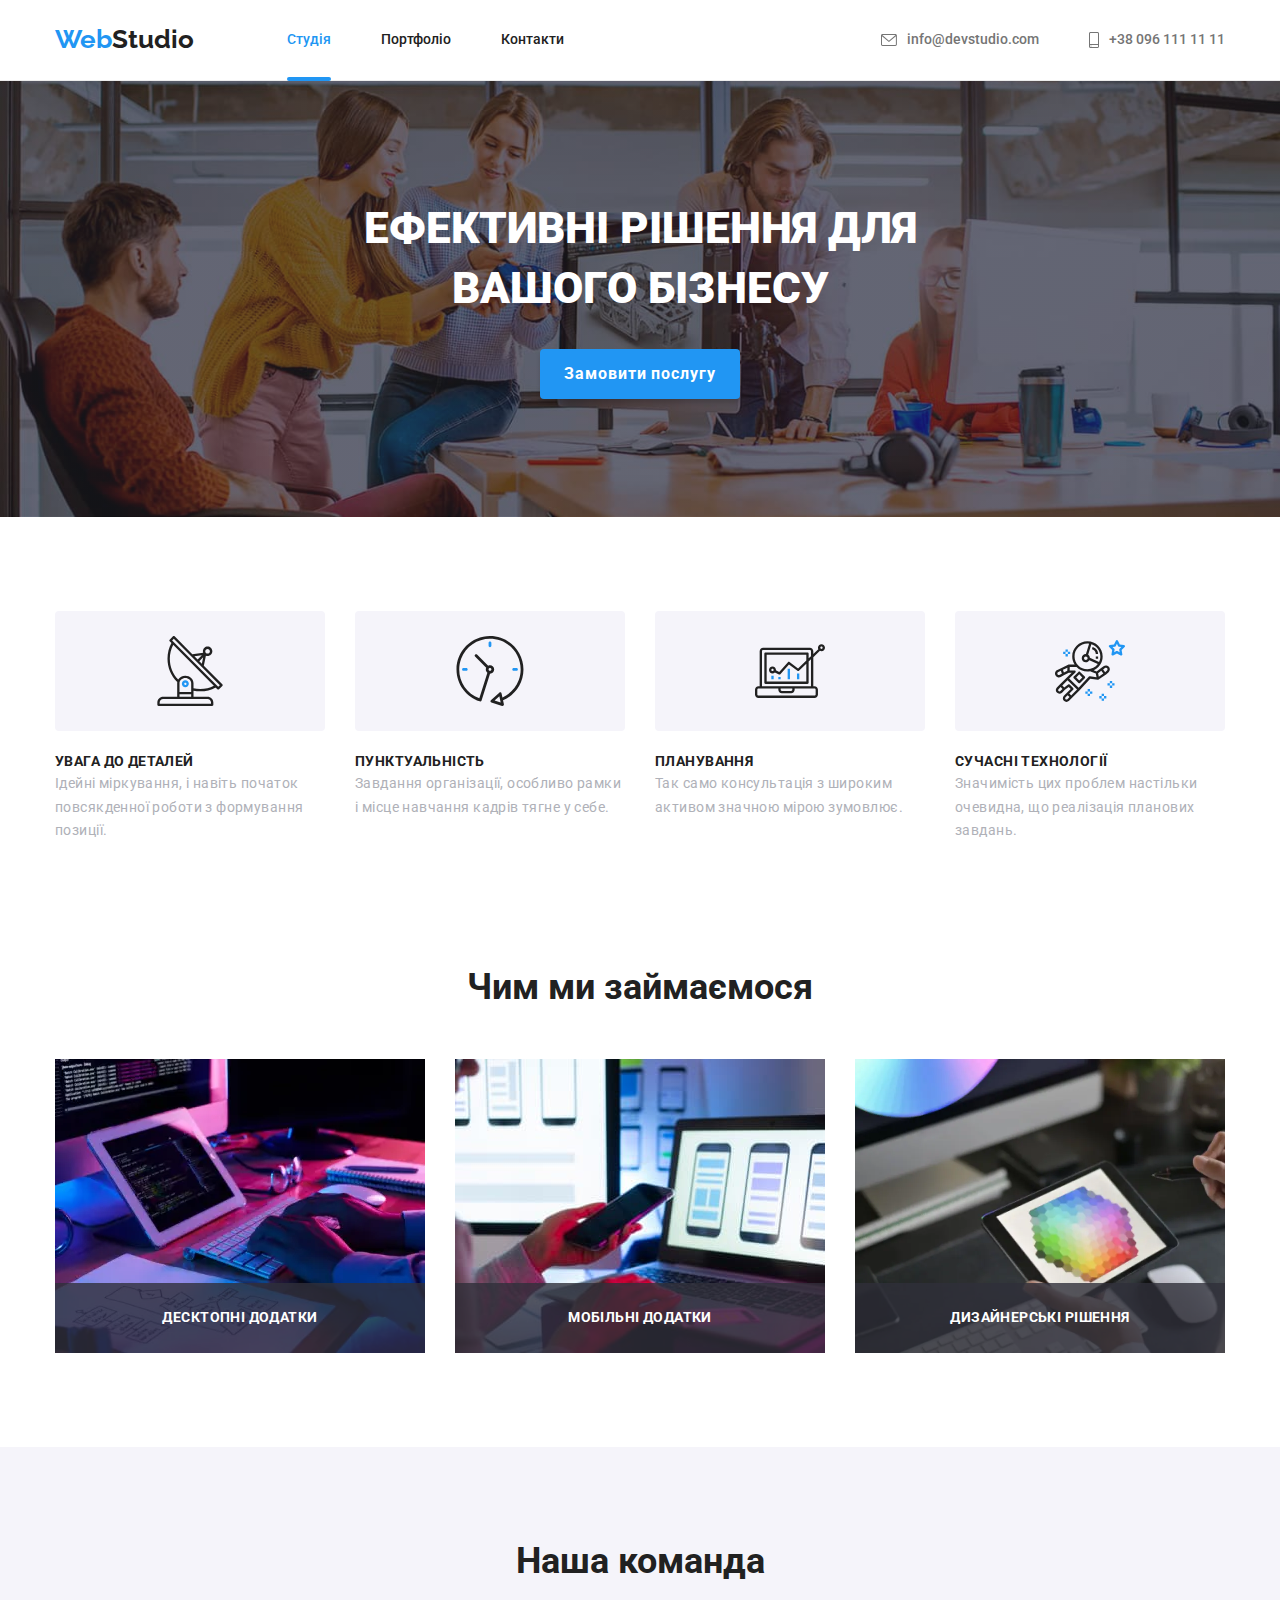
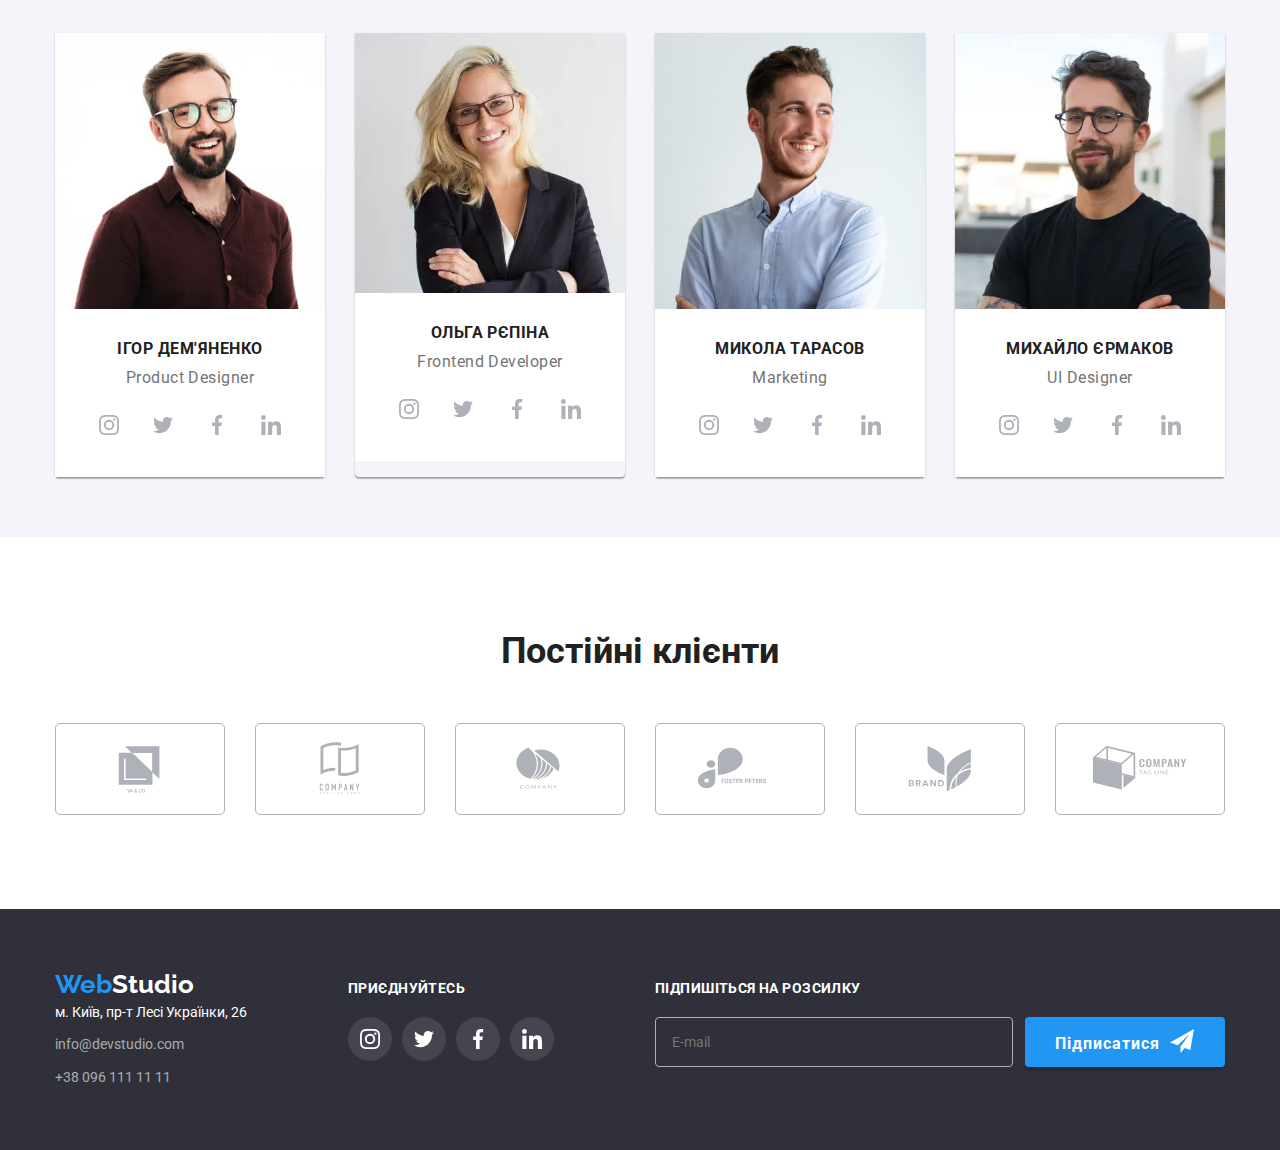
==== commit d973c64d: "Fixed0.1.5" ====
--- a/index.html
+++ b/index.html
@@ -427,7 +427,7 @@
                   class="team__item-img"
                   type="image/jpg"
                   src="./images/mobile/marketing-450.jpg"
-                  alt="Микола Тарасов"
+                  alt="Маркетолог"
                 />
               </picture>
               <div class="team__employee">
@@ -524,7 +524,7 @@
                 <img
                   class="team__item-img"
                   src="./images/desktop/ui-270.jpg"
-                  alt="Михайло Єрмаков"
+                  alt="Дизайнер"
                 />
               </picture>
               <div class="team__employee">
--- a/css/main.min.css
+++ b/css/main.min.css
@@ -1 +1 @@
-@import"https://fonts.googleapis.com/css2?family=Raleway:wght@700&family=Roboto:wght@400;500;700;900&display=swap";:root{--color-primary: #212121;--color-background: #2f303a;--color-secondary: #757575;--color-white-color: #ffffff;--color-thirdary: #2196f3;--color-button-hover: #188ce8;--color-light-gray: #f5f4fa;--color-icon: #afb1b8;--color-shadow-card: 0px 1px 1px rgba(0, 0, 0, 0.12), 0px 4px 4px rgba(0, 0, 0, 0.06), 1px 4px 6px rgba(0, 0, 0, 0.16);--color-box-shadow: 0px 1px 3px rgba(0, 0, 0, 0.12), 0px 1px 1px rgba(0, 0, 0, 0.14), 0px 2px 1px rgba(0, 0, 0, 0.2);--color-hover-animation: 250ms cubic-bezier(0.4, 0, 0.2, 1);--hero-overlay: linear-gradient(to left, rgba(47, 48, 58, 0.4), rgba(47, 48, 58, 0.4));--font-roboto: "Roboto", sans-serif;--font-raleway: "Raleway"}/*! modern-normalize v1.1.0 | MIT License | https://github.com/sindresorhus/modern-normalize */*,::before,::after{-webkit-box-sizing:border-box;box-sizing:border-box;padding:0;margin:0}html{-moz-tab-size:4;-o-tab-size:4;tab-size:4}html{line-height:1.15;-webkit-text-size-adjust:100%}body{margin:0}body{font-family:system-ui,-apple-system,"Segoe UI",Roboto,Helvetica,Arial,sans-serif,"Apple Color Emoji","Segoe UI Emoji"}hr{height:0;color:inherit}abbr[title]{-webkit-text-decoration:underline dotted;text-decoration:underline dotted}b,strong{font-weight:bolder}code,kbd,samp,pre{font-family:ui-monospace,SFMono-Regular,Consolas,"Liberation Mono",Menlo,monospace;font-size:1em}small{font-size:80%}sub,sup{font-size:75%;line-height:0;position:relative;vertical-align:baseline}sub{bottom:-0.25em}sup{top:-0.5em}table{text-indent:0;border-color:inherit}button,input,optgroup,select,textarea{font-family:inherit;font-size:100%;line-height:1.15;margin:0}button,select{text-transform:none}button,[type=button],[type=reset],[type=submit]{-webkit-appearance:button}::-moz-focus-inner{border-style:none;padding:0}:-moz-focusring{outline:1px dotted ButtonText}:-moz-ui-invalid{box-shadow:none}legend{padding:0}progress{vertical-align:baseline}::-webkit-inner-spin-button,::-webkit-outer-spin-button{height:auto}[type=search]{-webkit-appearance:textfield;outline-offset:-2px}::-webkit-search-decoration{-webkit-appearance:none}::-webkit-file-upload-button{-webkit-appearance:button;font:inherit}summary{display:list-item}body{font-size:16px;line-height:1.7;font-family:var(--font-roboto);color:var(--color-primary);background-color:var(--color-white-color)}body.lock{overflow:hidden}img{display:block;max-width:100%;height:auto}ul{list-style:none}.visually-hidden{position:absolute;white-space:nowrap;width:1px;height:1px;overflow:hidden;border:0;padding:0;clip:rect(0 0 0 0);-webkit-clip-path:inset(50%);clip-path:inset(50%);margin:-1px}.feature-title{font-weight:700;font-size:14px;line-height:1.1px;letter-spacing:.03em;text-transform:uppercase;margin-bottom:10px;color:var(--color-primary)}@media screen and (max-width: 768px){.feature-title{text-align:center}}.container{padding:0 15px}@media screen and (min-width: 480px){.container{max-width:480px;margin:0 auto}}@media screen and (min-width: 768px){.container{max-width:768px}}@media screen and (min-width: 1200px){.container{max-width:1200px}}.activity{padding-bottom:94px}@media screen and (max-width: 1200px){.activity{display:none}}.activity__container{text-align:center}.activity__thumb{position:absolute;top:224px;left:0px;width:100%;height:70px;background:rgba(47,48,58,.8);overflow:hidden}.activity__tumb-text{margin:27px;font-weight:700;font-size:14px;line-height:1.1;text-align:center;letter-spacing:.03em;text-transform:uppercase;color:var(--color-white-color)}.activity__container{text-align:center}.activity__list{display:-webkit-box;display:-ms-flexbox;display:flex}.activity__list .activity__item{position:relative;margin-right:30px}.activity__item:nth-child(3n){margin-right:0px}.activity__subtitle{text-align:center;margin-top:0px;margin-bottom:30px;color:var(--color-primary);font-style:normal;font-weight:700;font-size:28px;line-height:1.2}@media screen and (min-width: 1200px){.activity__subtitle{margin-bottom:50px}}@media screen and (min-width: 1200px){.activity__subtitle{font-size:36px;line-height:1.16}}.navigation{display:none;margin-left:93px;gap:50px}@media screen and (min-width: 768px){.navigation{display:-webkit-box;display:-ms-flexbox;display:flex}}.navigation__link{padding:32px 0}.navigation__link.current{position:relative;color:var(--color-thirdary);outline:none}.navigation__link.current::after{content:"";position:absolute;display:block;left:0;bottom:-1px;width:100%;height:4px;border-radius:2px;background-color:var(--color-thirdary)}.backdrop{position:fixed;top:0;left:0;z-index:1;width:100%;height:100%;background:rgba(0,0,0,.2);-webkit-transition:opacity var(--color-hover-animation),visibility var(--color-hover-animation);transition:opacity var(--color-hover-animation),visibility var(--color-hover-animation)}.backdrop__modal{position:absolute;padding:40px;top:50%;left:50%;width:450px;-webkit-transform:translate(-50%, -50%);transform:translate(-50%, -50%);background-color:var(--color-white-color);-webkit-box-shadow:var(--color-box-shadow);box-shadow:var(--color-box-shadow);border-radius:4px}@media screen and (min-width: 1200px){.backdrop__modal{position:absolute;padding:40px;top:50%;left:50%;width:528px;-webkit-transform:translate(-50%, -50%);transform:translate(-50%, -50%);background-color:var(--color-white-color);-webkit-box-shadow:var(--color-box-shadow);box-shadow:var(--color-box-shadow);border-radius:4px}}.backdrop__textarea{position:relative;width:100%;height:120px;padding:12px;border:1px solid var(--color-icon);color:var(--color-primary);border-radius:4px;outline:none;resize:none;-webkit-transition:border-color var(--color-hover-animation);transition:border-color var(--color-hover-animation);margin-bottom:20px}.backdrop__textarea:focus,.backdrop__textarea:hover{border-color:var(--color-thirdary)}.backdrop__textarea::-webkit-input-placeholder{font-size:px;line-height:1.25;letter-spacing:.03em;color:var(--color-icon)}.backdrop__textarea::-moz-placeholder{font-size:px;line-height:1.25;letter-spacing:.03em;color:var(--color-icon)}.backdrop__textarea:-ms-input-placeholder{font-size:px;line-height:1.25;letter-spacing:.03em;color:var(--color-icon)}.backdrop__textarea::-ms-input-placeholder{font-size:px;line-height:1.25;letter-spacing:.03em;color:var(--color-icon)}.backdrop__textarea::placeholder{font-size:px;line-height:1.25;letter-spacing:.03em;color:var(--color-icon)}.backdrop__button{position:absolute;top:8px;right:8px;display:-webkit-box;display:-ms-flexbox;display:flex;-webkit-box-align:center;-ms-flex-align:center;align-items:center;-webkit-box-pack:center;-ms-flex-pack:center;justify-content:center;width:30px;height:30px;cursor:pointer;border-radius:50%;border:1px solid rgba(0,0,0,.1);background-color:var(--color-white-color);-webkit-transition:color var(--color-hover-animation),fill var(--color-hover-animation),-webkit-box-shadow var(--color-hover-animation);transition:color var(--color-hover-animation),fill var(--color-hover-animation),-webkit-box-shadow var(--color-hover-animation);transition:color var(--color-hover-animation),box-shadow var(--color-hover-animation),fill var(--color-hover-animation);transition:color var(--color-hover-animation),box-shadow var(--color-hover-animation),fill var(--color-hover-animation),-webkit-box-shadow var(--color-hover-animation)}.backdrop__button:hover,.backdrop__button:focus{fill:var(--color-button-hover)}.backdrop__input{width:100%;padding:12px 12px 12px 42px;border:1px solid var(--color-icon);border-radius:4px;outline:none;color:var(--color-primary);-webkit-transition:border-color var(--color-hover-animation);transition:border-color var(--color-hover-animation)}.backdrop__input:focus,.backdrop__input:hover{border-color:var(--color-thirdary)}.backdrop__input:hover+.backdrop__icon{fill:var(--color-thirdary)}.backdrop__input::-webkit-input-placeholder{font-size:16px;line-height:1.25;letter-spacing:.03em;color:var(--color-primary)}.backdrop__input::-moz-placeholder{font-size:16px;line-height:1.25;letter-spacing:.03em;color:var(--color-primary)}.backdrop__input:-ms-input-placeholder{font-size:16px;line-height:1.25;letter-spacing:.03em;color:var(--color-primary)}.backdrop__input::-ms-input-placeholder{font-size:16px;line-height:1.25;letter-spacing:.03em;color:var(--color-primary)}.backdrop__input::placeholder{font-size:16px;line-height:1.25;letter-spacing:.03em;color:var(--color-primary)}.backdrop__control{position:relative;margin-bottom:10px}.backdrop__control:focus-within .backdrop__icon{fill:var(--color-thirdary)}.backdrop__checkbox-label{display:block;padding-left:38px;font-size:12px;line-height:1.16;letter-spacing:.03em;color:var(--color-secondary);margin-bottom:30px;cursor:pointer}.backdrop__checkbox-label a{color:var(--color-thirdary)}@media screen and (min-width: 1200px){.backdrop__checkbox-label{font-size:14px;line-height:1.7;letter-spacing:.03em}}.backdrop.is-hidden{visibility:hidden;opacity:0;pointer-events:none}.backdrop__form-title{display:-webkit-box;display:-ms-flexbox;display:flex;text-align:center;margin-bottom:12px;color:var(--color-primary);font-weight:700;font-size:20px;line-height:1.5;letter-spacing:.03em}@media screen and (min-width: 1200px){.backdrop__form-title{font-size:20px;line-height:1.1;letter-spacing:.03em;-webkit-box-pack:center;-ms-flex-pack:center;justify-content:center}}.backdrop .backdrop__checkbox{position:relative}.backdrop .backdrop__checkbox-control{width:16px;height:15px;position:absolute;top:50%;left:15px;-webkit-transform:translateY(-50%);transform:translateY(-50%);background-color:var(--color-white-color);border:2px solid var(--color-primary);border-radius:2px;z-index:0;-webkit-transition:border-color var(--color-hover-animation),background-color var(--color-hover-animation),fill var(--color-hover-animation);transition:border-color var(--color-hover-animation),background-color var(--color-hover-animation),fill var(--color-hover-animation)}.backdrop .backdrop__checkbox-input:hover+.backdrop__checkbox-control,.backdrop .backdrop__checkbox-input:focus+.backdrop__checkbox-control{border-color:var(--color-thirdary)}.backdrop .backdrop__checkbox-input:checked+.backdrop__checkbox-control{background-color:var(--color-thirdary)}.backdrop .backdrop__checkbox-check{display:block;position:absolute;top:50%;left:50%;-webkit-transform:translate(-50%, -50%);transform:translate(-50%, -50%);z-index:1;fill:var(--color-white-color)}.backdrop__label{display:block;font-weight:400;font-size:12px;line-height:1.1;margin-bottom:4px}.backdrop__icon{position:absolute;top:50%;left:12px;-webkit-transform:translateY(-50%);transform:translateY(-50%);fill:currentColor;-webkit-transition:fill var(--color-hover-animation);transition:fill var(--color-hover-animation)}.backdrop__submit-button{display:block;margin-left:auto;margin-right:auto}.button{width:200px;height:50px;color:var(--color-white-color);background-color:var(--color-thirdary);font-weight:700;font-size:16px;line-height:1.88;letter-spacing:.06em;border-color:rgba(0,0,0,0);text-align:center;-webkit-box-shadow:0px 4px 4px rgba(0,0,0,.15);box-shadow:0px 4px 4px rgba(0,0,0,.15);border-radius:4px;cursor:pointer;-webkit-transform:color var(--color-hover-animation),border-color var(--color-hover-animation),box-shadow var(--color-hover-animation);transform:color var(--color-hover-animation),border-color var(--color-hover-animation),box-shadow var(--color-hover-animation)}.button:hover,.button:focus{background-color:var(--color-button-hover)}.button:focus{outline:none}.coopertion{padding-top:60px;padding-bottom:60px}@media screen and (min-width: 1200px){.coopertion{padding-top:94px;padding-bottom:94px}}.coopertion__list{display:-webkit-box;display:-ms-flexbox;display:flex;-ms-flex-wrap:wrap;flex-wrap:wrap;gap:30px}.coopertion__item{width:calc((100% - 30px)/2)}@media screen and (min-width: 768px){.coopertion__item{-ms-flex-preferred-size:calc((100% - 60px)/3);flex-basis:calc((100% - 60px)/3)}}@media screen and (min-width: 1200px){.coopertion__item{-ms-flex-preferred-size:calc((100% - 150px)/6);flex-basis:calc((100% - 150px)/6)}}.coopertion__icon{fill:currentcolor}.coopertion__link{width:100%;height:92px;border:1px solid var(--color-icon);display:-webkit-box;display:-ms-flexbox;display:flex;-webkit-box-align:center;-ms-flex-align:center;align-items:center;-webkit-box-pack:center;-ms-flex-pack:center;justify-content:center;border-radius:5px;color:var(--color-icon);-webkit-transition:color var(--color-hover-animation),border-color var(--color-hover-animation);transition:color var(--color-hover-animation),border-color var(--color-hover-animation);outline:none}.coopertion__link:hover,.coopertion__link:focus{border-color:var(--color-thirdary);color:var(--color-thirdary)}.hero{background-color:var(--color-background);-webkit-box-align:center;-ms-flex-align:center;align-items:center;-webkit-box-pack:center;-ms-flex-pack:center;justify-content:center;text-align:center;padding:118px 0}@media screen and (min-width: 1200px){.hero{padding:200px 0}}.hero__canvas{-webkit-box-align:center;-ms-flex-align:center;align-items:center;padding:118px 0;background-image:var(--hero-overlay),url(../images/header-mobile-450.jpg);background-repeat:no-repeat;background-position:center;background-size:cover}@media screen and (min-device-pixel-ratio: 2),(-webkit-min-device-pixel-ratio: 2),(min-resolution: 192dpi),(min-resolution: 2dppx){.hero__canvas{background-image:var(--hero-overlay),url(../images/header-mobile-900.jpg)}}@media screen and (min-width: 768px){.hero__canvas{background-image:var(--hero-overlay),url(../images/header-tablet-354.jpg)}}@media screen and (min-width: 768px)and (min-device-pixel-ratio: 2),screen and (min-width: 768px)and (-webkit-min-device-pixel-ratio: 2),screen and (min-width: 768px)and (min-resolution: 192dpi),screen and (min-width: 768px)and (min-resolution: 2dppx){.hero{background-image:var(--hero-overlay),url(../images/header-tablet-708.jpg)}}@media screen and (min-width: 1200px){.hero{margin:auto;display:-webkit-box;display:-ms-flexbox;display:flex;-webkit-box-align:center;-ms-flex-align:center;align-items:center;-webkit-box-pack:center;-ms-flex-pack:center;justify-content:center;max-width:1600px;background-image:var(--hero-overlay),url(../images/header-desktop-1600.jpg);background-repeat:no-repeat;background-position:center;background-size:cover}}@media screen and (min-width: 1200px)and (min-device-pixel-ratio: 2),screen and (min-width: 1200px)and (-webkit-min-device-pixel-ratio: 2),screen and (min-width: 1200px)and (min-resolution: 192dpi),screen and (min-width: 1200px)and (min-resolution: 2dppx){.hero{background-image:var(--hero-overlay),url(../images/header-desktop-3200.jpg)}}.hero__title{color:var(--color-white-color);font-weight:900;font-size:26px;line-height:1.6;max-width:360px;margin:0 auto 30px}@media screen and (min-width: 1200px){.hero__title{font-size:44px;line-height:1.36;max-width:696px}}.logo{color:var(--color-primary);font-family:var(--font-raleway);text-decoration:none;font-weight:700;font-size:26px;line-height:1.2;font-style:normal;outline:none}.logo__slog{color:var(--color-thirdary)}.portfolio{padding-top:94px;padding-bottom:94px}.portfolio__button{color:var(--color-primary);font-style:normal;font-weight:500;font-size:16px;line-height:1.6;cursor:pointer;border:none;border-radius:4px;background-color:var(--color-light-gray);padding:6px 22px 6px 22px;-webkit-transition:color var(--color-hover-animation),background-color var(--color-hover-animation),-webkit-box-shadow var(--color-hover-animation);transition:color var(--color-hover-animation),background-color var(--color-hover-animation),-webkit-box-shadow var(--color-hover-animation);transition:color var(--color-hover-animation),box-shadow var(--color-hover-animation),background-color var(--color-hover-animation);transition:color var(--color-hover-animation),box-shadow var(--color-hover-animation),background-color var(--color-hover-animation),-webkit-box-shadow var(--color-hover-animation)}.portfolio__button:hover{background:var(--color-thirdary);color:var(--color-white-color);-webkit-box-shadow:0px 3px 1px rgba(0,0,0,.1),0px 1px 2px rgba(0,0,0,.08),0px 2px 2px rgba(0,0,0,.12);box-shadow:0px 3px 1px rgba(0,0,0,.1),0px 1px 2px rgba(0,0,0,.08),0px 2px 2px rgba(0,0,0,.12)}.portfolio__button:focus{background:var(--color-thirdary);color:var(--color-white-color)}.portfolio__list{display:-webkit-box;display:-ms-flexbox;display:flex;-ms-flex-wrap:wrap;flex-wrap:wrap;margin-bottom:40px}@media screen and (min-width: 768px){.portfolio__list{-webkit-box-align:center;-ms-flex-align:center;align-items:center;-webkit-box-pack:center;-ms-flex-pack:center;justify-content:center;margin-bottom:50px}}.portfolio__list .portfolio__item{margin-right:8px;margin-bottom:15px}.portfolio__list .portfolio__item:nth-last-child(1){margin-right:0px}.subscribe-form{display:-webkit-box;display:-ms-flexbox;display:flex;-webkit-box-pack:end;-ms-flex-pack:end;justify-content:flex-end;-webkit-box-align:end;-ms-flex-align:end;align-items:flex-end;grid-area:12px}@media screen and (max-width: 1200px){.subscribe-form{-webkit-box-orient:vertical;-webkit-box-direction:normal;-ms-flex-direction:column;flex-direction:column;gap:20px;text-align:center;-webkit-box-align:center;-ms-flex-align:center;align-items:center}}.subscribe-form__input{width:358px;height:50px;padding:15px 16px;border:1px solid var(--color-icon);border-radius:4px;outline:none;background:var(--color-background);color:var(--color-white-color);-webkit-transition:border-color var(--color-hover-animation);transition:border-color var(--color-hover-animation)}.subscribe-form__icon{-webkit-box-align:center;-ms-flex-align:center;align-items:center;margin-left:10px;fill:var(--color-white-color)}.subscribe-form__button{display:-webkit-box;display:-ms-flexbox;display:flex;margin-left:12px;padding:10px 28px}.subscribe-form__input:hover,.subscribe-form__input:focus{border-color:var(--color-thirdary)}.subscribe-form__title,.footer__invitation{display:block;margin-bottom:20px;color:var(--color-white-color);font-weight:700;font-size:14px;line-height:1.14;letter-spacing:.03em;text-transform:uppercase}.team{padding-top:60px;padding-bottom:60px;background:var(--color-light-gray)}@media screen and (min-width: 1200px){.team{padding-top:94px}}@media screen and (min-width: 480px){.team__list{display:-webkit-box;display:-ms-flexbox;display:flex;gap:30px;-ms-flex-wrap:wrap;flex-wrap:wrap}}.team__item{display:inline-block;text-align:center;-webkit-box-shadow:0px 1px 3px rgba(0,0,0,.12),0px 1px 1px rgba(0,0,0,.14),0px 2px 1px rgba(0,0,0,.2);box-shadow:0px 1px 3px rgba(0,0,0,.12),0px 1px 1px rgba(0,0,0,.14),0px 2px 1px rgba(0,0,0,.2);border-radius:0px 0px 4px 4px}@media screen and (min-width: 768px){.team__item{-ms-flex-preferred-size:calc((100% - 30px)/2);flex-basis:calc((100% - 30px)/2)}}@media screen and (min-width: 1200px){.team__item{-ms-flex-preferred-size:calc((100% - 90px)/4);flex-basis:calc((100% - 90px)/4)}}.team__developer{margin-bottom:16px;font-weight:400;font-size:16px;line-height:1.2;letter-spacing:.03em;color:var(--color-secondary)}@media screen and (min-width: 1200px){.team__developer{font-size:16px;line-height:1.2}}.team__social-list{display:-webkit-box;display:-ms-flexbox;display:flex;-webkit-box-pack:center;-ms-flex-pack:center;justify-content:center;gap:10px}.team__employee{background-color:var(--color-white-color);padding:30px 20px}.team__name{margin-bottom:10px;font-weight:500;font-size:16px;line-height:1.2;letter-spacing:.03em}@media screen and (min-width: 1200px){.team__name{font-size:16px;line-height:1.2}}.team__link{width:44px;height:44px;display:-webkit-box;display:-ms-flexbox;display:flex;-webkit-box-align:center;-ms-flex-align:center;align-items:center;-webkit-box-pack:center;-ms-flex-pack:center;justify-content:center;border-radius:50%;-webkit-transition:background-color var(--color-hover-animation);transition:background-color var(--color-hover-animation);outline:none}.team__link:hover .team__icon,.team__link:focus .team__icon{fill:var(--color-white-color)}.team__link .team__icon{fill:var(--color-icon);-webkit-transition:fill var(--color-hover-animation);transition:fill var(--color-hover-animation)}.team__link:hover{background-color:var(--color-thirdary);color:var(--color-white-color)}.team__link:focus{background-color:var(--color-thirdary)}.mobile__backdrop{visibility:hidden;pointer-events:none;position:fixed;top:0;left:0;z-index:999;width:100vw;height:100vh;background:rgba(0,0,0,.2);-webkit-transition:opacity var(--color-hover-animation),visibility var(--color-hover-animation);transition:opacity var(--color-hover-animation),visibility var(--color-hover-animation)}.mobile__backdrop.is-open{visibility:visible;pointer-events:all}.mobile__backdrop.is-open .mobile__modal{-webkit-transform:translateX(0);transform:translateX(0)}@media screen and (min-width: 1200px){.mobile__backdrop{display:none}}.mobile-menu__btn-close{position:absolute;top:10px;right:15px;display:-webkit-box;display:-ms-flexbox;display:flex;-webkit-box-align:center;-ms-flex-align:center;align-items:center;-webkit-box-pack:center;-ms-flex-pack:center;justify-content:center}.mobile__modal{position:absolute;top:0;left:0;padding:48px 40px;height:100%;width:100%;-webkit-transform:translate(100%);transform:translate(100%);z-index:999;background-color:var(--color-white-color);-webkit-box-shadow:0px 1px 3px rgba(0,0,0,.12),0px 1px 1px rgba(0,0,0,.14),0px 2px 1px rgba(0,0,0,.2);box-shadow:0px 1px 3px rgba(0,0,0,.12),0px 1px 1px rgba(0,0,0,.14),0px 2px 1px rgba(0,0,0,.2);-webkit-transition:-webkit-transform var(--color-hover-animation);transition:-webkit-transform var(--color-hover-animation);transition:transform var(--color-hover-animation);transition:transform var(--color-hover-animation), -webkit-transform var(--color-hover-animation);overflow-y:auto}.mobile-menu__btn-close{position:absolute;width:40px;height:40px;top:10px;right:15px;border:none;background-color:var(--color-white-color)}.mobile-menu__navigation{margin-bottom:306px}.mobile-menu__link{display:block;padding-bottom:32px;font-weight:500;font-size:40px;line-height:47px;letter-spacing:.02em;text-decoration:none;color:var(--color-primary)}.mobile-menu__link--current{color:var(--color-thirdary)}.mobile-menu__contacts-link-tel{display:block;margin-bottom:32px;font-weight:500;font-size:34px;line-height:1.2;letter-spacing:.02em;text-decoration:none;color:var(--color-thirdary)}.mobile-menu__contacts-link-email{display:block;margin-bottom:64px;font-weight:500;font-size:24px;line-height:1.16;letter-spacing:.02em;text-decoration:none;color:var(--color-secondary)}.mobile-menu__socials{display:-webkit-box;display:-ms-flexbox;display:flex;-webkit-box-align:center;-ms-flex-align:center;align-items:center;-ms-flex-wrap:wrap;flex-wrap:wrap;gap:10px}.mobile-menu__socials-link{font-weight:500;font-size:18px;line-height:1.22;letter-spacing:.02em;text-decoration:none;color:var(--color-thirdary);padding-right:10px;border-right:1px solid rgba(33,33,33,.2);-webkit-transform:rotate(90deg);transform:rotate(90deg)}.header{border-bottom:1px solid #ececec}@media screen and (max-width: 768px){.header{padding:15px 0}}.header__link,.navigation__link{display:-webkit-inline-box;display:-ms-inline-flexbox;display:inline-flex;-webkit-box-align:center;-ms-flex-align:center;align-items:center;color:var(--color-primary);text-decoration:none;font-weight:500;font-size:14px;line-height:1.1;outline:none;-webkit-transition:color var(--color-hover-animation);transition:color var(--color-hover-animation)}.header__link:hover,.navigation__link:hover,.header__link:focus,.navigation__link:focus{color:var(--color-thirdary)}@media screen and (min-width: 1200px){.header__link,.navigation__link{padding:32px 0}}.header__adresse{display:-webkit-box;display:-ms-flexbox;display:flex;-webkit-box-align:center;-ms-flex-align:center;align-items:center;color:var(--color-secondary);text-decoration:none;font-style:normal;font-weight:500;font-size:14px;line-height:1.1}.header__adresse:hover,.header__adresse:focus{color:var(--color-thirdary)}.header__adresse:hover .header__icon{fill:var(--color-thirdary);-webkit-transition:fill var(--color-hover-animation);transition:fill var(--color-hover-animation)}.header__nav{display:-webkit-box;display:-ms-flexbox;display:flex;-webkit-box-align:center;-ms-flex-align:center;align-items:center}@media screen and (max-width: 768px){.header__nav{width:100%}}.header__contact-list{display:none;margin-left:auto;gap:50px}@media screen and (min-width: 768px){.header__contact-list{display:-webkit-box;display:-ms-flexbox;display:flex}}@media screen and (min-width: 768px)and (max-width: 1200px){.header__contact-list{-webkit-box-orient:vertical;-webkit-box-direction:normal;-ms-flex-direction:column;flex-direction:column;gap:10px}}.header__icon{fill:currentColor;margin-right:10px}.menu-toggle{display:-webkit-inline-box;display:-ms-inline-flexbox;display:inline-flex;-webkit-box-align:center;-ms-flex-align:center;align-items:center;-webkit-box-pack:center;-ms-flex-pack:center;justify-content:center;margin-left:auto;width:40px;height:40px;border:none;background-color:var(--color-white-color)}@media screen and (min-width: 768px){.menu-toggle{display:none}}.benefist{padding-top:60px}@media screen and (min-width: 1200px){.benefist{padding-top:94px;padding-bottom:94px}}.benefist__icon{display:-webkit-box;display:-ms-flexbox;display:flex;-webkit-box-align:center;-ms-flex-align:center;align-items:center;-webkit-box-pack:center;-ms-flex-pack:center;justify-content:center;height:120px;margin-bottom:30px;background-color:var(--color-light-gray);border-radius:4px}@media screen and (min-width: 768px){.benefist__list{display:-webkit-box;display:-ms-flexbox;display:flex;-ms-flex-wrap:wrap;flex-wrap:wrap;-webkit-box-pack:center;-ms-flex-pack:center;justify-content:center;gap:30px}}@media screen and (min-width: 768px){.benefist__item{-ms-flex-preferred-size:calc((100% - 60px)/2);flex-basis:calc((100% - 60px)/2)}}@media screen and (min-width: 1200px){.benefist__item{-ms-flex-preferred-size:calc((100% - 90px)/4);flex-basis:calc((100% - 90px)/4)}}@media screen and (max-width: 767.98px){.benefist__item:not(:last-child){margin-bottom:30px}}.benefist__list .benefist__item{width:100%}.benefist__paragraph,.card-set__paragraph{font-size:14px;line-height:1.7;letter-spacing:.03em;color:var(--color-icon);margin-bottom:30px}.footer{padding-top:60px;padding-bottom:60px;background-color:var(--color-background);font-weight:400;font-size:14px;line-height:1.7}.footer__position{display:-webkit-box;display:-ms-flexbox;display:flex;-webkit-box-align:baseline;-ms-flex-align:baseline;align-items:baseline;-webkit-box-pack:justify;-ms-flex-pack:justify;justify-content:space-between}@media screen and (max-width: 1200px){.footer__position{-webkit-box-orient:vertical;-webkit-box-direction:normal;-ms-flex-direction:column;flex-direction:column;gap:60px;-webkit-box-align:center;-ms-flex-align:center;align-items:center;text-align:center}}.footer__logo{color:var(--color-white-color)}.footer__slogo{color:var(--color-thirdary)}.footer__adresse-link{color:rgba(255,255,255,.6);text-decoration:none;font-style:normal;font-weight:400;font-size:14px;line-height:1.1;-webkit-transition:color var(--color-hover-animation);transition:color var(--color-hover-animation);outline:none}.footer__adresse-link:hover,.footer__adresse-link:focus{color:var(--color-thirdary)}.footer__adresse-list .footer__adresse-item{margin-bottom:9px}.footer__adresse-item:nth-last-child(-n+1){margin-bottom:0px}.footer__location-link{color:var(--color-white-color);text-decoration:none;font-style:normal;font-weight:400;font-size:14px;line-height:1.7;outline:none;letter-spacing:.3}.footer__social-list{display:-webkit-box;display:-ms-flexbox;display:flex;gap:10px}.footer__link{width:44px;height:44px;display:-webkit-box;display:-ms-flexbox;display:flex;-webkit-box-align:center;-ms-flex-align:center;align-items:center;-webkit-box-pack:center;-ms-flex-pack:center;justify-content:center;border-radius:50%;background-color:rgba(255,255,255,.1);-webkit-transition:background-color var(--color-hover-animation);transition:background-color var(--color-hover-animation);outline:none}.footer__link:hover,.footer__link:focus{background-color:var(--color-thirdary)}.footer__link:hover .net-icon,.footer__link:focus .net-icon{fill:var(--color-white-color)}.footer__icon{fill:var(--color-white-color)}.card-set{display:-webkit-box;display:-ms-flexbox;display:flex;-ms-flex-wrap:wrap;flex-wrap:wrap}.card-set__item{width:370px;margin-bottom:30px;background:#fff}@media screen and (min-width: 768px){.card-set__item{-ms-flex-preferred-size:calc((100% - 60px)/2);flex-basis:calc((100% - 60px)/2);margin-right:30px}}@media screen and (min-width: 768px){.card-set__item__item:nth-child(2n){margin-right:0px}}.card-set__item__item:nth-last-child(-n+2){margin-bottom:0px}@media screen and (min-width: 1200px){.card-set__item{-ms-flex-preferred-size:calc((100% - 90px)/3);flex-basis:calc((100% - 90px)/3)}}@media screen and (min-width: 1200px){.card-set__item:nth-child(3n){margin-right:0px}}.card-set__item:nth-last-child(-n+3){margin-bottom:0px}.card-set__meta{padding:20px 24px 20px 24px;border:1px solid #eee;border-top:0px}.card-set__overlay{position:relative;overflow:hidden}.card-set__text{position:absolute;top:0;left:0;height:100%;width:100%;padding:63px 24px;font-weight:400;font-size:18px;line-height:1.55;letter-spacing:.03em;color:var(--color-white-color);background:rgba(33,150,243,.9);-webkit-transform:translateY(101%);transform:translateY(101%);-webkit-transition:-webkit-transform var(--color-hover-animation),-webkit-transition-duration var(--color-hover-animation);transition:-webkit-transform var(--color-hover-animation),-webkit-transition-duration var(--color-hover-animation);transition:transform var(--color-hover-animation),transition-duration var(--color-hover-animation);transition:transform var(--color-hover-animation),transition-duration var(--color-hover-animation),-webkit-transform var(--color-hover-animation),-webkit-transition-duration var(--color-hover-animation)}.card-set__item:hover .card-set__text{-webkit-transform:translatey(0);transform:translatey(0);opacity:1}.card-set__link{display:block;overflow:hidden;-webkit-transition:-webkit-box-shadow var(--color-hover-animation);transition:-webkit-box-shadow var(--color-hover-animation);transition:box-shadow var(--color-hover-animation);transition:box-shadow var(--color-hover-animation), -webkit-box-shadow var(--color-hover-animation)}.card-set__link:hover,.card-set__link:focus{-webkit-box-shadow:var(--color-shadow-card);box-shadow:var(--color-shadow-card)}.card-set a{text-decoration:none}.card-set__name{margin-top:0px;margin-bottom:4px;color:var(--color-primary);font-style:normal;font-weight:700;font-size:18px;line-height:2;text-decoration:none}.form__button{position:absolute;top:8px;right:8px;display:-webkit-box;display:-ms-flexbox;display:flex;-webkit-box-align:center;-ms-flex-align:center;align-items:center;width:30px;height:30px;cursor:pointer;border-radius:50%;border:1px solid rgba(0,0,0,.1);background-color:var(--color-white-color);-webkit-transition:color var(--color-hover-animation),fill var(--color-hover-animation),-webkit-box-shadow var(--color-hover-animation);transition:color var(--color-hover-animation),fill var(--color-hover-animation),-webkit-box-shadow var(--color-hover-animation);transition:color var(--color-hover-animation),box-shadow var(--color-hover-animation),fill var(--color-hover-animation);transition:color var(--color-hover-animation),box-shadow var(--color-hover-animation),fill var(--color-hover-animation),-webkit-box-shadow var(--color-hover-animation)}.form__button:hover,.form__button:focus{fill:var(--color-button-hover);-webkit-box-shadow:0px 4px 4px rgba(0,0,0,.15);box-shadow:0px 4px 4px rgba(0,0,0,.15)}.form__label{display:block;font-weight:400;font-size:12px;line-height:1.1;margin-bottom:4px}.form__form-title{display:-webkit-box;display:-ms-flexbox;display:flex;-webkit-box-pack:center;-ms-flex-pack:center;justify-content:center;margin-bottom:12px;color:var(--color-primary);font-weight:700;font-size:20px;line-height:1.1;letter-spacing:.03em}.form__control{position:relative;margin-bottom:10px}.form__control:focus-within .form__icon{fill:var(--color-thirdary)}.form__submit-button{display:block;margin-left:auto;margin-right:auto}.form.is-hidden{visibility:hidden;opacity:0;pointer-events:none}.form__input{width:100%;padding:12px 12px 12px 42px;border:1px solid var(--color-icon);border-radius:4px;outline:none;color:var(--color-primary);-webkit-transition:border-color var(--color-hover-animation);transition:border-color var(--color-hover-animation)}.form__input:focus,.form__input:hover{border-color:var(--color-thirdary)}.form__input:focus{color:var(--color-primary)}.form__input::-webkit-input-placeholder{font-size:16px;line-height:1.25;letter-spacing:.03em;color:var(--color-icon)}.form__input::-moz-placeholder{font-size:16px;line-height:1.25;letter-spacing:.03em;color:var(--color-icon)}.form__input:-ms-input-placeholder{font-size:16px;line-height:1.25;letter-spacing:.03em;color:var(--color-icon)}.form__input::-ms-input-placeholder{font-size:16px;line-height:1.25;letter-spacing:.03em;color:var(--color-icon)}.form__input::placeholder{font-size:16px;line-height:1.25;letter-spacing:.03em;color:var(--color-icon)}.form__input:hover+.form__icon{fill:var(--color-thirdary)}.form__textarea{position:relative;width:100%;height:120px;padding:12px;border:1px solid var(--color-icon);color:var(--color-primary);border-radius:4px;outline:none;resize:none;-webkit-transition:border-color var(--color-hover-animation);transition:border-color var(--color-hover-animation);margin-bottom:20px}.form__textarea:focus,.form__textarea:hover{border-color:var(--color-thirdary);color:var(--color-primary)}.form__textarea::-webkit-input-placeholder{font-size:px;line-height:1.25;letter-spacing:.03em;color:var(--color-icon)}.form__textarea::-moz-placeholder{font-size:px;line-height:1.25;letter-spacing:.03em;color:var(--color-icon)}.form__textarea:-ms-input-placeholder{font-size:px;line-height:1.25;letter-spacing:.03em;color:var(--color-icon)}.form__textarea::-ms-input-placeholder{font-size:px;line-height:1.25;letter-spacing:.03em;color:var(--color-icon)}.form__textarea::placeholder{font-size:px;line-height:1.25;letter-spacing:.03em;color:var(--color-icon)}.form__icon{position:absolute;top:50%;left:12px;-webkit-transform:translateY(-50%);transform:translateY(-50%);fill:currentColor;-webkit-transition:fill var(--color-hover-animation);transition:fill var(--color-hover-animation)}.form__checkbox{position:relative}.form__checkbox-check{display:block;position:absolute;top:50%;left:50%;-webkit-transform:translate(-50%, -50%);transform:translate(-50%, -50%);z-index:1;fill:var(--color-white-color)}.form__checkbox-check:hover+.form__checkbox-control,.form__checkbox-check:focus+.form__checkbox-control{border-color:var(--color-thirdary)}.form__checkbox-check:checked+.form__checkbox-control{background-color:var(--color-thirdary)}.form__checkbox-label{display:block;padding-left:38px;font-size:14px;line-height:1.71;letter-spacing:.03em;color:var(--color-secondary);margin-bottom:30px;cursor:pointer}.form__checkbox-label a{color:var(--color-thirdary)}.form__checkbox-control{width:16px;height:15px;position:absolute;top:50%;left:15px;-webkit-transform:translateY(-50%);transform:translateY(-50%);background-color:var(--color-white-color);border:2px solid var(--color-primary);border-radius:2px;z-index:0;-webkit-transition:border-color var(--color-hover-animation),background-color var(--color-hover-animation),fill var(--color-hover-animation);transition:border-color var(--color-hover-animation),background-color var(--color-hover-animation),fill var(--color-hover-animation)}/*# sourceMappingURL=main.min.css.map */+@import"https://fonts.googleapis.com/css2?family=Raleway:wght@700&family=Roboto:wght@400;500;700;900&display=swap";:root{--color-primary: #212121;--color-background: #2f303a;--color-secondary: #757575;--color-white-color: #ffffff;--color-thirdary: #2196f3;--color-button-hover: #188ce8;--color-light-gray: #f5f4fa;--color-icon: #afb1b8;--color-shadow-card: 0px 1px 1px rgba(0, 0, 0, 0.12), 0px 4px 4px rgba(0, 0, 0, 0.06), 1px 4px 6px rgba(0, 0, 0, 0.16);--color-box-shadow: 0px 1px 3px rgba(0, 0, 0, 0.12), 0px 1px 1px rgba(0, 0, 0, 0.14), 0px 2px 1px rgba(0, 0, 0, 0.2);--color-hover-animation: 250ms cubic-bezier(0.4, 0, 0.2, 1);--hero-overlay: linear-gradient(to left, rgba(47, 48, 58, 0.4), rgba(47, 48, 58, 0.4));--font-roboto: "Roboto", sans-serif;--font-raleway: "Raleway"}/*! modern-normalize v1.1.0 | MIT License | https://github.com/sindresorhus/modern-normalize */*,::before,::after{-webkit-box-sizing:border-box;box-sizing:border-box;padding:0;margin:0}html{-moz-tab-size:4;-o-tab-size:4;tab-size:4}html{line-height:1.15;-webkit-text-size-adjust:100%}body{margin:0}body{font-family:system-ui,-apple-system,"Segoe UI",Roboto,Helvetica,Arial,sans-serif,"Apple Color Emoji","Segoe UI Emoji"}hr{height:0;color:inherit}abbr[title]{-webkit-text-decoration:underline dotted;text-decoration:underline dotted}b,strong{font-weight:bolder}code,kbd,samp,pre{font-family:ui-monospace,SFMono-Regular,Consolas,"Liberation Mono",Menlo,monospace;font-size:1em}small{font-size:80%}sub,sup{font-size:75%;line-height:0;position:relative;vertical-align:baseline}sub{bottom:-0.25em}sup{top:-0.5em}table{text-indent:0;border-color:inherit}button,input,optgroup,select,textarea{font-family:inherit;font-size:100%;line-height:1.15;margin:0}button,select{text-transform:none}button,[type=button],[type=reset],[type=submit]{-webkit-appearance:button}::-moz-focus-inner{border-style:none;padding:0}:-moz-focusring{outline:1px dotted ButtonText}:-moz-ui-invalid{box-shadow:none}legend{padding:0}progress{vertical-align:baseline}::-webkit-inner-spin-button,::-webkit-outer-spin-button{height:auto}[type=search]{-webkit-appearance:textfield;outline-offset:-2px}::-webkit-search-decoration{-webkit-appearance:none}::-webkit-file-upload-button{-webkit-appearance:button;font:inherit}summary{display:list-item}body{font-size:16px;line-height:1.7;font-family:var(--font-roboto);color:var(--color-primary);background-color:var(--color-white-color)}body.lock{overflow:hidden}img{display:block;max-width:100%;height:auto}ul{list-style:none}.visually-hidden{position:absolute;white-space:nowrap;width:1px;height:1px;overflow:hidden;border:0;padding:0;clip:rect(0 0 0 0);-webkit-clip-path:inset(50%);clip-path:inset(50%);margin:-1px}.feature-title{font-weight:700;font-size:14px;line-height:1.1px;letter-spacing:.03em;text-transform:uppercase;margin-bottom:10px;color:var(--color-primary)}@media screen and (max-width: 768px){.feature-title{text-align:center}}.container{padding:0 15px}@media screen and (min-width: 480px){.container{max-width:480px;margin:0 auto}}@media screen and (min-width: 768px){.container{max-width:768px}}@media screen and (min-width: 1200px){.container{max-width:1200px}}.activity{padding-bottom:94px}@media screen and (max-width: 1200px){.activity{display:none}}.activity__container{text-align:center}.activity__thumb{position:absolute;top:224px;left:0px;width:100%;height:70px;background:rgba(47,48,58,.8);overflow:hidden}.activity__tumb-text{margin:27px;font-weight:700;font-size:14px;line-height:1.1;text-align:center;letter-spacing:.03em;text-transform:uppercase;color:var(--color-white-color)}.activity__container{text-align:center}.activity__list{display:-webkit-box;display:-ms-flexbox;display:flex}.activity__list .activity__item{position:relative;margin-right:30px}.activity__item:nth-child(3n){margin-right:0px}.activity__subtitle{text-align:center;margin-top:0px;margin-bottom:30px;color:var(--color-primary);font-style:normal;font-weight:700;font-size:28px;line-height:1.2}@media screen and (min-width: 1200px){.activity__subtitle{margin-bottom:50px}}@media screen and (min-width: 1200px){.activity__subtitle{font-size:36px;line-height:1.16}}.navigation{display:none;margin-left:93px;gap:50px}@media screen and (min-width: 768px){.navigation{display:-webkit-box;display:-ms-flexbox;display:flex}}.navigation__link{padding:32px 0}.navigation__link.current{position:relative;color:var(--color-thirdary);outline:none}.navigation__link.current::after{content:"";position:absolute;display:block;left:0;bottom:-1px;width:100%;height:4px;border-radius:2px;background-color:var(--color-thirdary)}.backdrop{position:fixed;top:0;left:0;z-index:1;width:100%;height:100%;background:rgba(0,0,0,.2);-webkit-transition:opacity var(--color-hover-animation),visibility var(--color-hover-animation);transition:opacity var(--color-hover-animation),visibility var(--color-hover-animation)}.backdrop__modal{position:absolute;padding:40px;top:50%;left:50%;width:450px;-webkit-transform:translate(-50%, -50%);transform:translate(-50%, -50%);background-color:var(--color-white-color);-webkit-box-shadow:var(--color-box-shadow);box-shadow:var(--color-box-shadow);border-radius:4px}@media screen and (min-width: 1200px){.backdrop__modal{position:absolute;padding:40px;top:50%;left:50%;width:528px;-webkit-transform:translate(-50%, -50%);transform:translate(-50%, -50%);background-color:var(--color-white-color);-webkit-box-shadow:var(--color-box-shadow);box-shadow:var(--color-box-shadow);border-radius:4px}}.backdrop__textarea{position:relative;width:100%;height:120px;padding:12px;border:1px solid var(--color-icon);color:var(--color-primary);border-radius:4px;outline:none;resize:none;-webkit-transition:border-color var(--color-hover-animation);transition:border-color var(--color-hover-animation);margin-bottom:20px}.backdrop__textarea:focus,.backdrop__textarea:hover{border-color:var(--color-thirdary)}.backdrop__textarea::-webkit-input-placeholder{font-size:px;line-height:1.25;letter-spacing:.03em;color:var(--color-icon)}.backdrop__textarea::-moz-placeholder{font-size:px;line-height:1.25;letter-spacing:.03em;color:var(--color-icon)}.backdrop__textarea:-ms-input-placeholder{font-size:px;line-height:1.25;letter-spacing:.03em;color:var(--color-icon)}.backdrop__textarea::-ms-input-placeholder{font-size:px;line-height:1.25;letter-spacing:.03em;color:var(--color-icon)}.backdrop__textarea::placeholder{font-size:px;line-height:1.25;letter-spacing:.03em;color:var(--color-icon)}.backdrop__button{position:absolute;top:8px;right:8px;display:-webkit-box;display:-ms-flexbox;display:flex;-webkit-box-align:center;-ms-flex-align:center;align-items:center;-webkit-box-pack:center;-ms-flex-pack:center;justify-content:center;width:30px;height:30px;cursor:pointer;border-radius:50%;border:1px solid rgba(0,0,0,.1);background-color:var(--color-white-color);-webkit-transition:color var(--color-hover-animation),fill var(--color-hover-animation),-webkit-box-shadow var(--color-hover-animation);transition:color var(--color-hover-animation),fill var(--color-hover-animation),-webkit-box-shadow var(--color-hover-animation);transition:color var(--color-hover-animation),box-shadow var(--color-hover-animation),fill var(--color-hover-animation);transition:color var(--color-hover-animation),box-shadow var(--color-hover-animation),fill var(--color-hover-animation),-webkit-box-shadow var(--color-hover-animation)}.backdrop__button:hover,.backdrop__button:focus{fill:var(--color-button-hover)}.backdrop__input{width:100%;padding:12px 12px 12px 42px;border:1px solid var(--color-icon);border-radius:4px;outline:none;color:var(--color-primary);-webkit-transition:border-color var(--color-hover-animation);transition:border-color var(--color-hover-animation)}.backdrop__input:focus,.backdrop__input:hover{border-color:var(--color-thirdary)}.backdrop__input:hover+.backdrop__icon{fill:var(--color-thirdary)}.backdrop__input::-webkit-input-placeholder{font-size:16px;line-height:1.25;letter-spacing:.03em;color:var(--color-primary)}.backdrop__input::-moz-placeholder{font-size:16px;line-height:1.25;letter-spacing:.03em;color:var(--color-primary)}.backdrop__input:-ms-input-placeholder{font-size:16px;line-height:1.25;letter-spacing:.03em;color:var(--color-primary)}.backdrop__input::-ms-input-placeholder{font-size:16px;line-height:1.25;letter-spacing:.03em;color:var(--color-primary)}.backdrop__input::placeholder{font-size:16px;line-height:1.25;letter-spacing:.03em;color:var(--color-primary)}.backdrop__control{position:relative;margin-bottom:10px}.backdrop__control:focus-within .backdrop__icon{fill:var(--color-thirdary)}.backdrop__checkbox-label{display:block;padding-left:38px;font-size:12px;line-height:1.16;letter-spacing:.03em;color:var(--color-secondary);margin-bottom:30px;cursor:pointer}.backdrop__checkbox-label a{color:var(--color-thirdary)}@media screen and (min-width: 1200px){.backdrop__checkbox-label{font-size:14px;line-height:1.7;letter-spacing:.03em}}.backdrop.is-hidden{visibility:hidden;opacity:0;pointer-events:none}.backdrop__form-title{display:-webkit-box;display:-ms-flexbox;display:flex;text-align:center;margin-bottom:12px;color:var(--color-primary);font-weight:700;font-size:20px;line-height:1.5;letter-spacing:.03em}@media screen and (min-width: 1200px){.backdrop__form-title{font-size:20px;line-height:1.1;letter-spacing:.03em;-webkit-box-pack:center;-ms-flex-pack:center;justify-content:center}}.backdrop .backdrop__checkbox{position:relative}.backdrop .backdrop__checkbox-control{width:16px;height:15px;position:absolute;top:50%;left:15px;-webkit-transform:translateY(-50%);transform:translateY(-50%);background-color:var(--color-white-color);border:2px solid var(--color-primary);border-radius:2px;z-index:0;-webkit-transition:border-color var(--color-hover-animation),background-color var(--color-hover-animation),fill var(--color-hover-animation);transition:border-color var(--color-hover-animation),background-color var(--color-hover-animation),fill var(--color-hover-animation)}.backdrop .backdrop__checkbox-input:hover+.backdrop__checkbox-control,.backdrop .backdrop__checkbox-input:focus+.backdrop__checkbox-control{border-color:var(--color-thirdary)}.backdrop .backdrop__checkbox-input:checked+.backdrop__checkbox-control{background-color:var(--color-thirdary)}.backdrop .backdrop__checkbox-check{display:block;position:absolute;top:50%;left:50%;-webkit-transform:translate(-50%, -50%);transform:translate(-50%, -50%);z-index:1;fill:var(--color-white-color)}.backdrop__label{display:block;font-weight:400;font-size:12px;line-height:1.1;margin-bottom:4px}.backdrop__icon{position:absolute;top:50%;left:12px;-webkit-transform:translateY(-50%);transform:translateY(-50%);fill:currentColor;-webkit-transition:fill var(--color-hover-animation);transition:fill var(--color-hover-animation)}.backdrop__submit-button{display:block;margin-left:auto;margin-right:auto}.button{width:200px;height:50px;color:var(--color-white-color);background-color:var(--color-thirdary);font-weight:700;font-size:16px;line-height:1.88;letter-spacing:.06em;border-color:rgba(0,0,0,0);text-align:center;-webkit-box-shadow:0px 4px 4px rgba(0,0,0,.15);box-shadow:0px 4px 4px rgba(0,0,0,.15);border-radius:4px;cursor:pointer;-webkit-transform:color var(--color-hover-animation),border-color var(--color-hover-animation),box-shadow var(--color-hover-animation);transform:color var(--color-hover-animation),border-color var(--color-hover-animation),box-shadow var(--color-hover-animation)}.button:hover,.button:focus{background-color:var(--color-button-hover)}.button:focus{outline:none}.coopertion{padding-top:60px;padding-bottom:60px}@media screen and (min-width: 1200px){.coopertion{padding-top:94px;padding-bottom:94px}}.coopertion__list{display:-webkit-box;display:-ms-flexbox;display:flex;-ms-flex-wrap:wrap;flex-wrap:wrap;gap:30px}.coopertion__item{width:calc((100% - 30px)/2)}@media screen and (min-width: 768px){.coopertion__item{-ms-flex-preferred-size:calc((100% - 60px)/3);flex-basis:calc((100% - 60px)/3)}}@media screen and (min-width: 1200px){.coopertion__item{-ms-flex-preferred-size:calc((100% - 150px)/6);flex-basis:calc((100% - 150px)/6)}}.coopertion__icon{fill:currentcolor}.coopertion__link{width:100%;height:92px;border:1px solid var(--color-icon);display:-webkit-box;display:-ms-flexbox;display:flex;-webkit-box-align:center;-ms-flex-align:center;align-items:center;-webkit-box-pack:center;-ms-flex-pack:center;justify-content:center;border-radius:5px;color:var(--color-icon);-webkit-transition:color var(--color-hover-animation),border-color var(--color-hover-animation);transition:color var(--color-hover-animation),border-color var(--color-hover-animation);outline:none}.coopertion__link:hover,.coopertion__link:focus{border-color:var(--color-thirdary);color:var(--color-thirdary)}.hero{background-color:var(--color-background);-webkit-box-align:center;-ms-flex-align:center;align-items:center;-webkit-box-pack:center;-ms-flex-pack:center;justify-content:center;text-align:center;padding:118px 0}@media screen and (min-width: 1200px){.hero{padding:200px 0}}.hero__canvas{-webkit-box-align:center;-ms-flex-align:center;align-items:center;padding:118px 0;background-image:var(--hero-overlay),url(../images/header-mobile-450.jpg);background-repeat:no-repeat;background-position:center;background-size:cover}@media screen and (min-device-pixel-ratio: 2),(-webkit-min-device-pixel-ratio: 2),(min-resolution: 192dpi),(min-resolution: 2dppx){.hero__canvas{background-image:var(--hero-overlay),url(../images/header-mobile-900.jpg)}}@media screen and (min-width: 768px){.hero__canvas{background-image:var(--hero-overlay),url(../images/header-tablet-354.jpg)}}@media screen and (min-width: 768px)and (min-device-pixel-ratio: 2),screen and (min-width: 768px)and (-webkit-min-device-pixel-ratio: 2),screen and (min-width: 768px)and (min-resolution: 192dpi),screen and (min-width: 768px)and (min-resolution: 2dppx){.hero{background-image:var(--hero-overlay),url(../images/header-tablet-708.jpg)}}@media screen and (min-width: 1200px){.hero{margin:auto;display:-webkit-box;display:-ms-flexbox;display:flex;-webkit-box-align:center;-ms-flex-align:center;align-items:center;-webkit-box-pack:center;-ms-flex-pack:center;justify-content:center;max-width:1600px;background-image:var(--hero-overlay),url(../images/header-desktop-1600.jpg);background-repeat:no-repeat;background-position:center;background-size:cover}}@media screen and (min-width: 1200px)and (min-device-pixel-ratio: 2),screen and (min-width: 1200px)and (-webkit-min-device-pixel-ratio: 2),screen and (min-width: 1200px)and (min-resolution: 192dpi),screen and (min-width: 1200px)and (min-resolution: 2dppx){.hero{background-image:var(--hero-overlay),url(../images/header-desktop-3200.jpg)}}.hero__title{color:var(--color-white-color);font-weight:900;font-size:26px;line-height:1.6;max-width:360px;margin:0 auto 30px}@media screen and (min-width: 1200px){.hero__title{font-size:44px;line-height:1.36;max-width:696px}}.logo{color:var(--color-primary);font-family:var(--font-raleway);text-decoration:none;font-weight:700;font-size:26px;line-height:1.2;font-style:normal;outline:none}.logo__slog{color:var(--color-thirdary)}.portfolio{padding-top:94px;padding-bottom:94px}.portfolio__button{color:var(--color-primary);font-style:normal;font-weight:500;font-size:16px;line-height:1.6;cursor:pointer;border:none;border-radius:4px;background-color:var(--color-light-gray);padding:6px 22px 6px 22px;-webkit-transition:color var(--color-hover-animation),background-color var(--color-hover-animation),-webkit-box-shadow var(--color-hover-animation);transition:color var(--color-hover-animation),background-color var(--color-hover-animation),-webkit-box-shadow var(--color-hover-animation);transition:color var(--color-hover-animation),box-shadow var(--color-hover-animation),background-color var(--color-hover-animation);transition:color var(--color-hover-animation),box-shadow var(--color-hover-animation),background-color var(--color-hover-animation),-webkit-box-shadow var(--color-hover-animation)}.portfolio__button:hover{background:var(--color-thirdary);color:var(--color-white-color);-webkit-box-shadow:0px 3px 1px rgba(0,0,0,.1),0px 1px 2px rgba(0,0,0,.08),0px 2px 2px rgba(0,0,0,.12);box-shadow:0px 3px 1px rgba(0,0,0,.1),0px 1px 2px rgba(0,0,0,.08),0px 2px 2px rgba(0,0,0,.12)}.portfolio__button:focus{background:var(--color-thirdary);color:var(--color-white-color)}.portfolio__list{display:-webkit-box;display:-ms-flexbox;display:flex;-ms-flex-wrap:wrap;flex-wrap:wrap;margin-bottom:40px}@media screen and (min-width: 768px){.portfolio__list{-webkit-box-align:center;-ms-flex-align:center;align-items:center;-webkit-box-pack:center;-ms-flex-pack:center;justify-content:center;margin-bottom:50px}}.portfolio__list .portfolio__item{margin-right:8px;margin-bottom:15px}.portfolio__list .portfolio__item:nth-last-child(1){margin-right:0px}.subscribe-form{display:-webkit-box;display:-ms-flexbox;display:flex;-webkit-box-pack:end;-ms-flex-pack:end;justify-content:flex-end;-webkit-box-align:end;-ms-flex-align:end;align-items:flex-end;grid-area:12px}@media screen and (max-width: 1200px){.subscribe-form{-webkit-box-orient:vertical;-webkit-box-direction:normal;-ms-flex-direction:column;flex-direction:column;gap:20px;text-align:center;-webkit-box-align:center;-ms-flex-align:center;align-items:center}}.subscribe-form__input{width:358px;height:50px;padding:15px 16px;border:1px solid var(--color-icon);border-radius:4px;outline:none;background:var(--color-background);color:var(--color-white-color);-webkit-transition:border-color var(--color-hover-animation);transition:border-color var(--color-hover-animation)}.subscribe-form__icon{-webkit-box-align:center;-ms-flex-align:center;align-items:center;margin-left:10px;fill:var(--color-white-color)}.subscribe-form__button{display:-webkit-box;display:-ms-flexbox;display:flex;margin-left:12px;padding:10px 28px}.subscribe-form__input:hover,.subscribe-form__input:focus{border-color:var(--color-thirdary)}.subscribe-form__title,.footer__invitation{display:block;margin-bottom:20px;color:var(--color-white-color);font-weight:700;font-size:14px;line-height:1.14;letter-spacing:.03em;text-transform:uppercase}.team{padding-top:60px;padding-bottom:60px;background:var(--color-light-gray)}@media screen and (min-width: 1200px){.team{padding-top:94px}}@media screen and (min-width: 480px){.team__list{display:-webkit-box;display:-ms-flexbox;display:flex;gap:30px;-ms-flex-wrap:wrap;flex-wrap:wrap}}.team__item{display:inline-block;text-align:center;-webkit-box-shadow:0px 1px 3px rgba(0,0,0,.12),0px 1px 1px rgba(0,0,0,.14),0px 2px 1px rgba(0,0,0,.2);box-shadow:0px 1px 3px rgba(0,0,0,.12),0px 1px 1px rgba(0,0,0,.14),0px 2px 1px rgba(0,0,0,.2);border-radius:0px 0px 4px 4px}@media screen and (min-width: 768px){.team__item{-ms-flex-preferred-size:calc((100% - 30px)/2);flex-basis:calc((100% - 30px)/2)}}@media screen and (min-width: 1200px){.team__item{-ms-flex-preferred-size:calc((100% - 90px)/4);flex-basis:calc((100% - 90px)/4)}}.team__developer{margin-bottom:16px;font-weight:400;font-size:16px;line-height:1.2;letter-spacing:.03em;color:var(--color-secondary)}@media screen and (min-width: 1200px){.team__developer{font-size:16px;line-height:1.2}}.team__social-list{display:-webkit-box;display:-ms-flexbox;display:flex;-webkit-box-pack:center;-ms-flex-pack:center;justify-content:center;gap:10px}.team__employee{background-color:var(--color-white-color);padding:30px 20px}.team__name{margin-bottom:10px;font-size:16px;line-height:1.2;letter-spacing:.03em}@media screen and (min-width: 1200px){.team__name{font-size:16px;line-height:1.2}}.team__link{width:44px;height:44px;display:-webkit-box;display:-ms-flexbox;display:flex;-webkit-box-align:center;-ms-flex-align:center;align-items:center;-webkit-box-pack:center;-ms-flex-pack:center;justify-content:center;border-radius:50%;-webkit-transition:background-color var(--color-hover-animation);transition:background-color var(--color-hover-animation);outline:none}.team__link:hover .team__icon,.team__link:focus .team__icon{fill:var(--color-white-color)}.team__link .team__icon{fill:var(--color-icon);-webkit-transition:fill var(--color-hover-animation);transition:fill var(--color-hover-animation)}.team__link:hover{background-color:var(--color-thirdary);color:var(--color-white-color)}.team__link:focus{background-color:var(--color-thirdary)}.mobile__backdrop{visibility:hidden;pointer-events:none;position:fixed;top:0;left:0;z-index:999;width:100vw;height:100vh;background:rgba(0,0,0,.2);-webkit-transition:opacity var(--color-hover-animation),visibility var(--color-hover-animation);transition:opacity var(--color-hover-animation),visibility var(--color-hover-animation)}.mobile__backdrop.is-open{visibility:visible;pointer-events:all}.mobile__backdrop.is-open .mobile__modal{-webkit-transform:translateX(0);transform:translateX(0)}@media screen and (min-width: 1200px){.mobile__backdrop{display:none}}.mobile-menu__btn-close{position:absolute;top:10px;right:15px;display:-webkit-box;display:-ms-flexbox;display:flex;-webkit-box-align:center;-ms-flex-align:center;align-items:center;-webkit-box-pack:center;-ms-flex-pack:center;justify-content:center}.mobile__modal{position:absolute;top:0;left:0;padding:48px 40px;height:100%;width:100%;-webkit-transform:translate(100%);transform:translate(100%);z-index:999;background-color:var(--color-white-color);-webkit-box-shadow:0px 1px 3px rgba(0,0,0,.12),0px 1px 1px rgba(0,0,0,.14),0px 2px 1px rgba(0,0,0,.2);box-shadow:0px 1px 3px rgba(0,0,0,.12),0px 1px 1px rgba(0,0,0,.14),0px 2px 1px rgba(0,0,0,.2);-webkit-transition:-webkit-transform var(--color-hover-animation);transition:-webkit-transform var(--color-hover-animation);transition:transform var(--color-hover-animation);transition:transform var(--color-hover-animation), -webkit-transform var(--color-hover-animation);overflow-y:auto}.mobile-menu__btn-close{position:absolute;width:40px;height:40px;top:10px;right:15px;border:none;background-color:var(--color-white-color)}.mobile-menu__navigation{margin-bottom:306px}.mobile-menu__link{display:block;padding-bottom:32px;font-weight:500;font-size:40px;line-height:47px;letter-spacing:.02em;text-decoration:none;color:var(--color-primary)}.mobile-menu__link--current{color:var(--color-thirdary)}.mobile-menu__contacts-link-tel{display:block;margin-bottom:32px;font-weight:500;font-size:34px;line-height:1.2;letter-spacing:.02em;text-decoration:none;color:var(--color-thirdary)}.mobile-menu__contacts-link-email{display:block;margin-bottom:64px;font-weight:500;font-size:24px;line-height:1.16;letter-spacing:.02em;text-decoration:none;color:var(--color-secondary)}.mobile-menu__socials{display:-webkit-box;display:-ms-flexbox;display:flex;-webkit-box-align:center;-ms-flex-align:center;align-items:center;-ms-flex-wrap:wrap;flex-wrap:wrap;gap:10px}.mobile-menu__socials-link{font-weight:500;font-size:18px;line-height:1.22;letter-spacing:.02em;text-decoration:none;color:var(--color-thirdary);padding-right:10px;border-right:1px solid rgba(33,33,33,.2);-webkit-transform:rotate(90deg);transform:rotate(90deg)}.header{border-bottom:1px solid #ececec}@media screen and (max-width: 768px){.header{padding:15px 0}}.header__link,.navigation__link{display:-webkit-inline-box;display:-ms-inline-flexbox;display:inline-flex;-webkit-box-align:center;-ms-flex-align:center;align-items:center;color:var(--color-primary);text-decoration:none;font-weight:500;font-size:14px;line-height:1.1;outline:none;-webkit-transition:color var(--color-hover-animation);transition:color var(--color-hover-animation)}.header__link:hover,.navigation__link:hover,.header__link:focus,.navigation__link:focus{color:var(--color-thirdary)}@media screen and (min-width: 1200px){.header__link,.navigation__link{padding:32px 0}}.header__adresse{display:-webkit-box;display:-ms-flexbox;display:flex;-webkit-box-align:center;-ms-flex-align:center;align-items:center;color:var(--color-secondary);text-decoration:none;font-style:normal;font-weight:500;font-size:14px;line-height:1.1}.header__adresse:hover,.header__adresse:focus{color:var(--color-thirdary)}.header__adresse:hover .header__icon{fill:var(--color-thirdary);-webkit-transition:fill var(--color-hover-animation);transition:fill var(--color-hover-animation)}.header__nav{display:-webkit-box;display:-ms-flexbox;display:flex;-webkit-box-align:center;-ms-flex-align:center;align-items:center}@media screen and (max-width: 768px){.header__nav{width:100%}}.header__contact-list{display:none;margin-left:auto;gap:50px}@media screen and (min-width: 768px){.header__contact-list{display:-webkit-box;display:-ms-flexbox;display:flex}}@media screen and (min-width: 768px)and (max-width: 1200px){.header__contact-list{-webkit-box-orient:vertical;-webkit-box-direction:normal;-ms-flex-direction:column;flex-direction:column;gap:10px}}.header__icon{fill:currentColor;margin-right:10px}.menu-toggle{display:-webkit-inline-box;display:-ms-inline-flexbox;display:inline-flex;-webkit-box-align:center;-ms-flex-align:center;align-items:center;-webkit-box-pack:center;-ms-flex-pack:center;justify-content:center;margin-left:auto;width:40px;height:40px;border:none;background-color:var(--color-white-color)}@media screen and (min-width: 768px){.menu-toggle{display:none}}.benefist{padding-top:60px}@media screen and (min-width: 1200px){.benefist{padding-top:94px;padding-bottom:94px}}.benefist__icon{display:-webkit-box;display:-ms-flexbox;display:flex;-webkit-box-align:center;-ms-flex-align:center;align-items:center;-webkit-box-pack:center;-ms-flex-pack:center;justify-content:center;height:120px;margin-bottom:30px;background-color:var(--color-light-gray);border-radius:4px}@media screen and (min-width: 768px){.benefist__list{display:-webkit-box;display:-ms-flexbox;display:flex;-ms-flex-wrap:wrap;flex-wrap:wrap;-webkit-box-pack:center;-ms-flex-pack:center;justify-content:center;gap:30px}}@media screen and (min-width: 768px){.benefist__item{-ms-flex-preferred-size:calc((100% - 60px)/2);flex-basis:calc((100% - 60px)/2)}}@media screen and (min-width: 1200px){.benefist__item{-ms-flex-preferred-size:calc((100% - 90px)/4);flex-basis:calc((100% - 90px)/4)}}@media screen and (max-width: 767.98px){.benefist__item:not(:last-child){margin-bottom:30px}}.benefist__list .benefist__item{width:100%}.benefist__paragraph,.card-set__paragraph{font-size:14px;line-height:1.7;letter-spacing:.03em;color:var(--color-icon);margin-bottom:30px}.footer{padding-top:60px;padding-bottom:60px;background-color:var(--color-background);font-weight:400;font-size:14px;line-height:1.7}.footer__position{display:-webkit-box;display:-ms-flexbox;display:flex;-webkit-box-align:baseline;-ms-flex-align:baseline;align-items:baseline;-webkit-box-pack:justify;-ms-flex-pack:justify;justify-content:space-between}@media screen and (max-width: 1200px){.footer__position{-webkit-box-orient:vertical;-webkit-box-direction:normal;-ms-flex-direction:column;flex-direction:column;gap:60px;-webkit-box-align:center;-ms-flex-align:center;align-items:center;text-align:center}}.footer__logo{color:var(--color-white-color)}.footer__slogo{color:var(--color-thirdary)}.footer__adresse-link{color:rgba(255,255,255,.6);text-decoration:none;font-style:normal;font-weight:400;font-size:14px;line-height:1.1;-webkit-transition:color var(--color-hover-animation);transition:color var(--color-hover-animation);outline:none}.footer__adresse-link:hover,.footer__adresse-link:focus{color:var(--color-thirdary)}.footer__adresse-list .footer__adresse-item{margin-bottom:9px}.footer__adresse-item:nth-last-child(-n+1){margin-bottom:0px}.footer__location-link{color:var(--color-white-color);text-decoration:none;font-style:normal;font-weight:400;font-size:14px;line-height:1.7;outline:none;letter-spacing:.3}.footer__social-list{display:-webkit-box;display:-ms-flexbox;display:flex;gap:10px}.footer__link{width:44px;height:44px;display:-webkit-box;display:-ms-flexbox;display:flex;-webkit-box-align:center;-ms-flex-align:center;align-items:center;-webkit-box-pack:center;-ms-flex-pack:center;justify-content:center;border-radius:50%;background-color:rgba(255,255,255,.1);-webkit-transition:background-color var(--color-hover-animation);transition:background-color var(--color-hover-animation);outline:none}.footer__link:hover,.footer__link:focus{background-color:var(--color-thirdary)}.footer__link:hover .net-icon,.footer__link:focus .net-icon{fill:var(--color-white-color)}.footer__icon{fill:var(--color-white-color)}.card-set{display:-webkit-box;display:-ms-flexbox;display:flex;-ms-flex-wrap:wrap;flex-wrap:wrap}.card-set__item{width:370px;margin-bottom:30px;background:#fff}@media screen and (min-width: 768px){.card-set__item{-ms-flex-preferred-size:calc((100% - 60px)/2);flex-basis:calc((100% - 60px)/2);margin-right:30px}}@media screen and (min-width: 768px){.card-set__item__item:nth-child(2n){margin-right:0px}}.card-set__item__item:nth-last-child(-n+2){margin-bottom:0px}@media screen and (min-width: 1200px){.card-set__item{-ms-flex-preferred-size:calc((100% - 90px)/3);flex-basis:calc((100% - 90px)/3)}}@media screen and (min-width: 1200px){.card-set__item:nth-child(3n){margin-right:0px}}.card-set__item:nth-last-child(-n+3){margin-bottom:0px}.card-set__meta{padding:20px 24px 20px 24px;border:1px solid #eee;border-top:0px}.card-set__overlay{position:relative;overflow:hidden}.card-set__text{position:absolute;top:0;left:0;height:100%;width:100%;padding:63px 24px;font-weight:400;font-size:18px;line-height:1.55;letter-spacing:.03em;color:var(--color-white-color);background:rgba(33,150,243,.9);-webkit-transform:translateY(101%);transform:translateY(101%);-webkit-transition:-webkit-transform var(--color-hover-animation),-webkit-transition-duration var(--color-hover-animation);transition:-webkit-transform var(--color-hover-animation),-webkit-transition-duration var(--color-hover-animation);transition:transform var(--color-hover-animation),transition-duration var(--color-hover-animation);transition:transform var(--color-hover-animation),transition-duration var(--color-hover-animation),-webkit-transform var(--color-hover-animation),-webkit-transition-duration var(--color-hover-animation)}.card-set__item:hover .card-set__text{-webkit-transform:translatey(0);transform:translatey(0);opacity:1}.card-set__link{display:block;overflow:hidden;-webkit-transition:-webkit-box-shadow var(--color-hover-animation);transition:-webkit-box-shadow var(--color-hover-animation);transition:box-shadow var(--color-hover-animation);transition:box-shadow var(--color-hover-animation), -webkit-box-shadow var(--color-hover-animation)}.card-set__link:hover,.card-set__link:focus{-webkit-box-shadow:var(--color-shadow-card);box-shadow:var(--color-shadow-card)}.card-set a{text-decoration:none}.card-set__name{margin-top:0px;margin-bottom:4px;color:var(--color-primary);font-style:normal;font-weight:700;font-size:18px;line-height:2;text-decoration:none}.form__button{position:absolute;top:8px;right:8px;display:-webkit-box;display:-ms-flexbox;display:flex;-webkit-box-align:center;-ms-flex-align:center;align-items:center;width:30px;height:30px;cursor:pointer;border-radius:50%;border:1px solid rgba(0,0,0,.1);background-color:var(--color-white-color);-webkit-transition:color var(--color-hover-animation),fill var(--color-hover-animation),-webkit-box-shadow var(--color-hover-animation);transition:color var(--color-hover-animation),fill var(--color-hover-animation),-webkit-box-shadow var(--color-hover-animation);transition:color var(--color-hover-animation),box-shadow var(--color-hover-animation),fill var(--color-hover-animation);transition:color var(--color-hover-animation),box-shadow var(--color-hover-animation),fill var(--color-hover-animation),-webkit-box-shadow var(--color-hover-animation)}.form__button:hover,.form__button:focus{fill:var(--color-button-hover);-webkit-box-shadow:0px 4px 4px rgba(0,0,0,.15);box-shadow:0px 4px 4px rgba(0,0,0,.15)}.form__label{display:block;font-weight:400;font-size:12px;line-height:1.1;margin-bottom:4px}.form__form-title{display:-webkit-box;display:-ms-flexbox;display:flex;-webkit-box-pack:center;-ms-flex-pack:center;justify-content:center;margin-bottom:12px;color:var(--color-primary);font-weight:700;font-size:20px;line-height:1.1;letter-spacing:.03em}.form__control{position:relative;margin-bottom:10px}.form__control:focus-within .form__icon{fill:var(--color-thirdary)}.form__submit-button{display:block;margin-left:auto;margin-right:auto}.form.is-hidden{visibility:hidden;opacity:0;pointer-events:none}.form__input{width:100%;padding:12px 12px 12px 42px;border:1px solid var(--color-icon);border-radius:4px;outline:none;color:var(--color-primary);-webkit-transition:border-color var(--color-hover-animation);transition:border-color var(--color-hover-animation)}.form__input:focus,.form__input:hover{border-color:var(--color-thirdary)}.form__input:focus{color:var(--color-primary)}.form__input::-webkit-input-placeholder{font-size:16px;line-height:1.25;letter-spacing:.03em;color:var(--color-icon)}.form__input::-moz-placeholder{font-size:16px;line-height:1.25;letter-spacing:.03em;color:var(--color-icon)}.form__input:-ms-input-placeholder{font-size:16px;line-height:1.25;letter-spacing:.03em;color:var(--color-icon)}.form__input::-ms-input-placeholder{font-size:16px;line-height:1.25;letter-spacing:.03em;color:var(--color-icon)}.form__input::placeholder{font-size:16px;line-height:1.25;letter-spacing:.03em;color:var(--color-icon)}.form__input:hover+.form__icon{fill:var(--color-thirdary)}.form__textarea{position:relative;width:100%;height:120px;padding:12px;border:1px solid var(--color-icon);color:var(--color-primary);border-radius:4px;outline:none;resize:none;-webkit-transition:border-color var(--color-hover-animation);transition:border-color var(--color-hover-animation);margin-bottom:20px}.form__textarea:focus,.form__textarea:hover{border-color:var(--color-thirdary);color:var(--color-primary)}.form__textarea::-webkit-input-placeholder{font-size:px;line-height:1.25;letter-spacing:.03em;color:var(--color-icon)}.form__textarea::-moz-placeholder{font-size:px;line-height:1.25;letter-spacing:.03em;color:var(--color-icon)}.form__textarea:-ms-input-placeholder{font-size:px;line-height:1.25;letter-spacing:.03em;color:var(--color-icon)}.form__textarea::-ms-input-placeholder{font-size:px;line-height:1.25;letter-spacing:.03em;color:var(--color-icon)}.form__textarea::placeholder{font-size:px;line-height:1.25;letter-spacing:.03em;color:var(--color-icon)}.form__icon{position:absolute;top:50%;left:12px;-webkit-transform:translateY(-50%);transform:translateY(-50%);fill:currentColor;-webkit-transition:fill var(--color-hover-animation);transition:fill var(--color-hover-animation)}.form__checkbox{position:relative}.form__checkbox-check{display:block;position:absolute;top:50%;left:50%;-webkit-transform:translate(-50%, -50%);transform:translate(-50%, -50%);z-index:1;fill:var(--color-white-color)}.form__checkbox-check:hover+.form__checkbox-control,.form__checkbox-check:focus+.form__checkbox-control{border-color:var(--color-thirdary)}.form__checkbox-check:checked+.form__checkbox-control{background-color:var(--color-thirdary)}.form__checkbox-label{display:block;padding-left:38px;font-size:14px;line-height:1.71;letter-spacing:.03em;color:var(--color-secondary);margin-bottom:30px;cursor:pointer}.form__checkbox-label a{color:var(--color-thirdary)}.form__checkbox-control{width:16px;height:15px;position:absolute;top:50%;left:15px;-webkit-transform:translateY(-50%);transform:translateY(-50%);background-color:var(--color-white-color);border:2px solid var(--color-primary);border-radius:2px;z-index:0;-webkit-transition:border-color var(--color-hover-animation),background-color var(--color-hover-animation),fill var(--color-hover-animation);transition:border-color var(--color-hover-animation),background-color var(--color-hover-animation),fill var(--color-hover-animation)}/*# sourceMappingURL=main.min.css.map */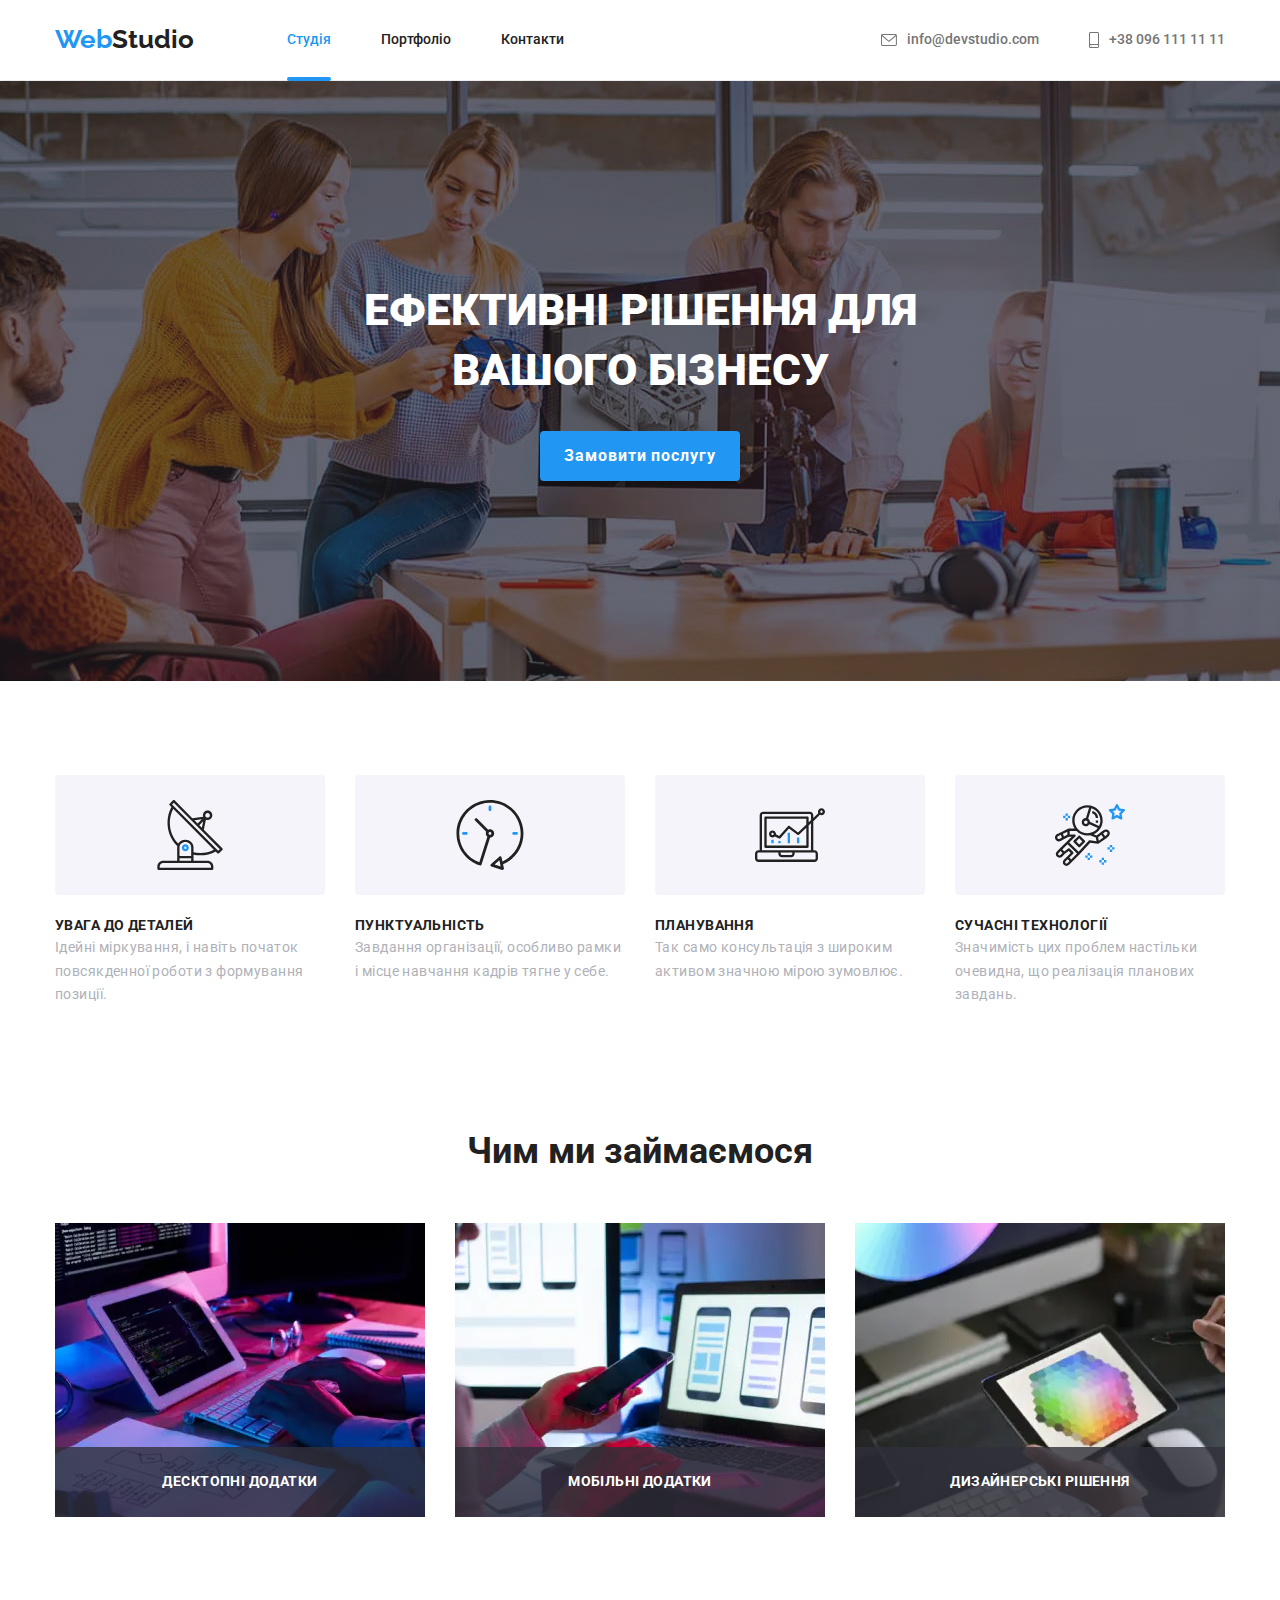
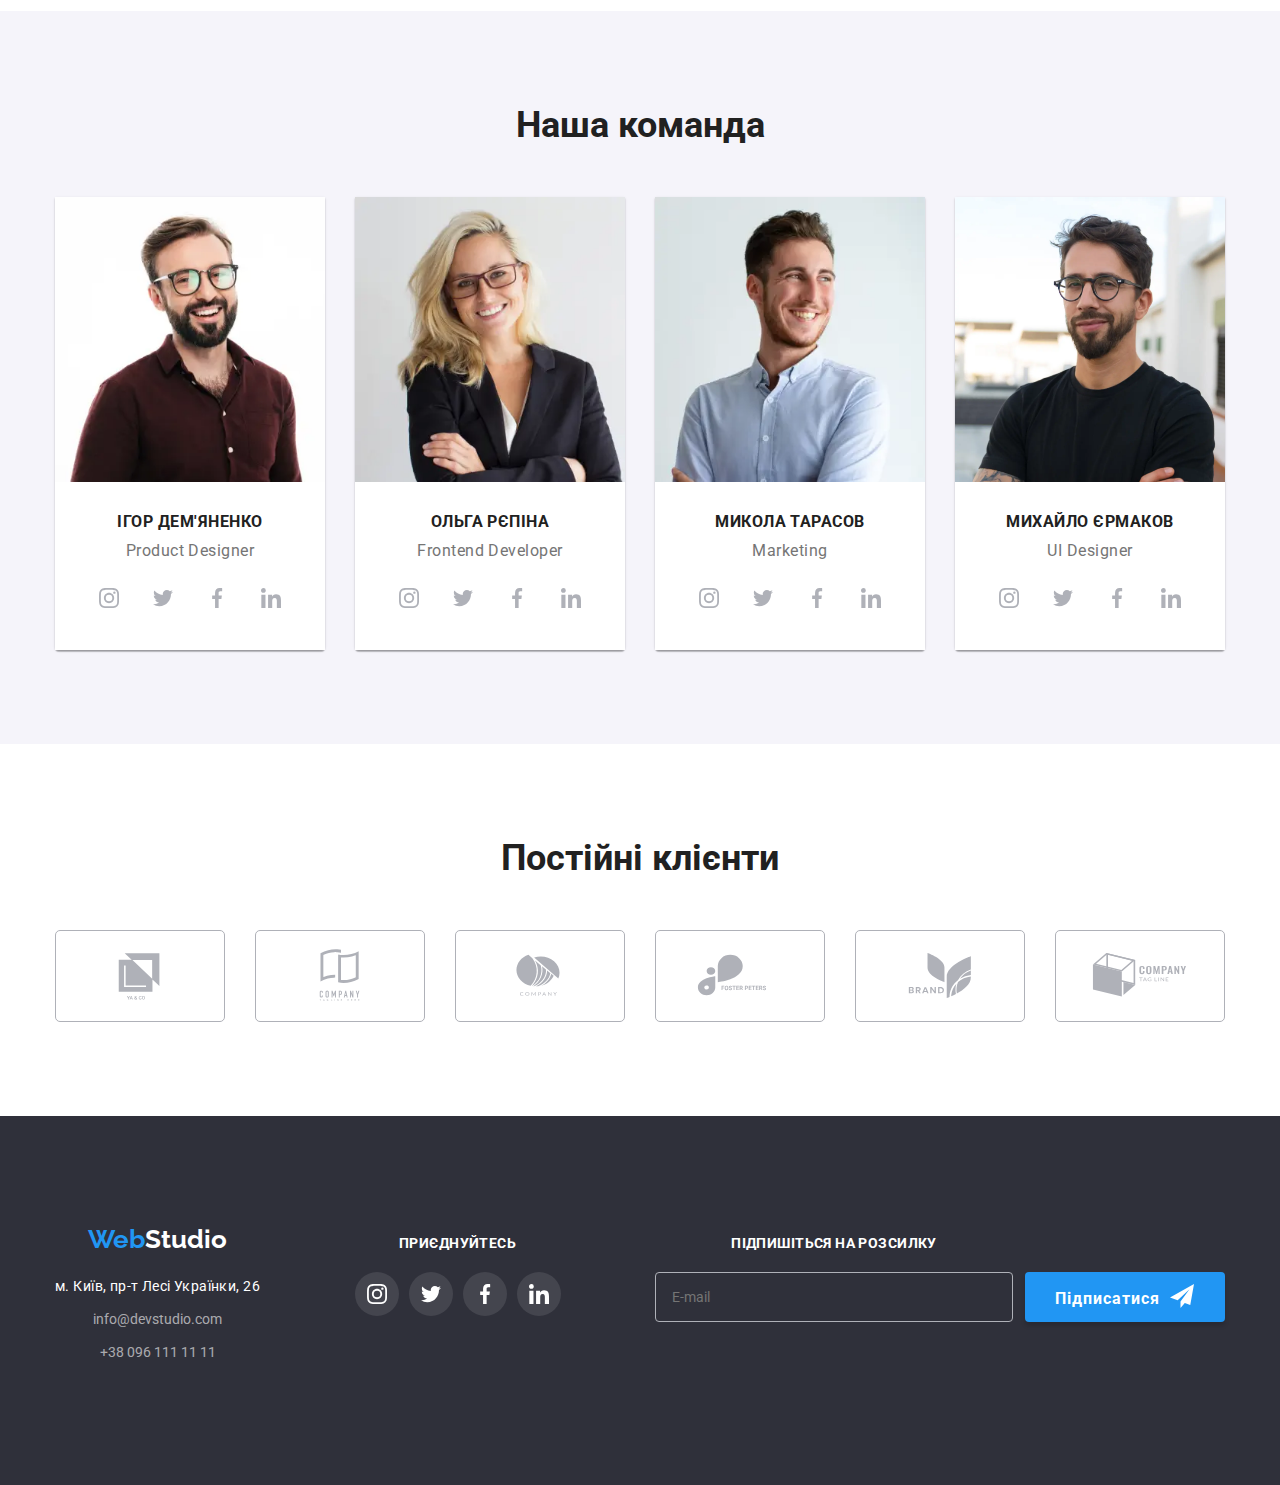
==== commit cc545e12: "hw08" ====
--- a/index.html
+++ b/index.html
@@ -17,7 +17,7 @@
             ><span class="logo__slog">Web</span>Studio
           </a>
           <button class="menu-toggle" type="button" aria-expanded="false" data-open-menu>
-            <svg width="40" height="40">
+            <svg class="menu-toggle__icon" width="40" height="40">
               <use href="./styles/icons/icons.svg#icon-burger-menu"></use>
             </svg>
           </button>
@@ -124,15 +124,8 @@
                   srcset="./images/box1.webp 1x, ./images/box1-900.webp 2x"
                   type="image/webp"
                 />
-                <img
-                  srcset="./images/box1.jpg x1,
-                  ./images/box1-900.jpg x2"
-                  type="image/jpg"
-                  class="img"
-                  src="./images/box1.jpg"
-                  width="370"
-                  alt="Розмітка сайту!"
-                />
+                <source srcset="./images/box1.jpg 1x, ./images/box1-900.jpg 2x" />
+                <img class="img" src="./images/box1.jpg" width="370" alt="Розмітка сайту!" />
               </picture>
             </li>
             <li class="activity__item">
@@ -141,12 +134,11 @@
               </div>
               <picture>
                 <source
-                  srcset="./images/box2.webp x1, ./images/box2-900.webp x2"
+                  srcset="./images/box2.webp 1x, ./images/box2-900.webp 2x"
                   type="image/webp"
                 />
                 <img
                   srcset="./images/box2.jpg 1x, ./images/box2-900.jpg 2x"
-                  type="image/jpg"
                   class="img"
                   src="./images/box2.jpg"
                   width="370"
@@ -161,15 +153,12 @@
               <picture>
                 <source
                   type="image/webp"
-                  srcset="
-                ./images/box3.webp x1,
-                ./images/box3-900.webp 2x"
+                  srcset="./images/box3.webp 1x, ./images/box3-900.webp 2x"
                 />
                 <img
                   class="img"
                   srcset="./images/box3.jpg 1x, ./images/box3-900.jpg 2x"
                   src="./images/box3.jpg"
-                  type="image/jpg"
                   alt="Колористика"
                 />
               </picture>
@@ -184,52 +173,61 @@
             <li class="team__item">
               <picture>
                 <source
-                  srcset="
-              ./images/mobile/produkt-designer-450.webp x1,
-                ./images/mobile/produkt-designer-900.webp x2,
-                ./images/mobile/produkt-designer-1350.webp x3"
-                  type="image/webp"
                   media="(max-width: 767px)"
-                />
-                <source srcset=" ./images/mobile/produkt-designer-450.jpg x1,
-                ./images/mobile/produkt-designer-900.jpg x2,
-                ./images/mobile/produkt-designer-1350.jpg x3" type="i media="(max-width: 767px)" />
-                <source
-                  srcset="
-              ./images/tablet/produkt-designer-354.webp x1,
-                ./images/tablet/produkt-designer-708.webp x2,
-                ./images/tablet/produkt-designer-1062.webp x3"
-                  type="image/webp"
-                  media="(max-width: 1199px)"
-                />
-                <source
-                  srcset="
-              ./images/tablet/produkt-designer-354.jpg x1,
-                ./images/tablet/produkt-designer-708.jpg x2,
-                ./images/tablet/produkt-designer-1062.jpg x3"
-                  type="image/jpg"
-                  media="(max-width: 1199px)"
-                />
-                <source
-                  srcset="
-                 ./images/desktop/produkt-designer-270.jpg x1,
-                ./images/desktop/produkt-designer-540.jpg x2,
-                ./images/desktop/produkt-designer-810.jpg x3"
+                  srcset="
+                    ./images/mobile/produkt-designer-450.webp  1x,
+                    ./images/mobile/produkt-designer-900.webp  2x,
+                    ./images/mobile/produkt-designer-1350.webp 3x
+                  "
+                  type="image/webp"
+                />
+                <source
+                  srcset="
+                    ./images/mobile/produkt-designer-450.jpg  1x,
+                    ./images/mobile/produkt-designer-900.jpg  2x,
+                    ./images/mobile/produkt-designer-1350.jpg 3x
+                  "
+                  media="(max-width: 767px)"
+                />
+                <source
+                  srcset="
+                    ./images/tablet/produkt-designer-354.webp  1x,
+                    ./images/tablet/produkt-designer-708.webp  2x,
+                    ./images/tablet/produkt-designer-1062.webp 3x
+                  "
+                  type="image/webp"
+                  media="(min-width: 768px)"
+                />
+                <source
+                  srcset="
+                    ./images/tablet/produkt-designer-354.jpg  1x,
+                    ./images/tablet/produkt-designer-708.jpg  2x,
+                    ./images/tablet/produkt-designer-1062.jpg 3x
+                  "
+                  media="(min-width: 768px)"
+                />
+                <source
+                  srcset="
+                    ./images/desktop/produkt-designer-270.webp 1x,
+                    ./images/desktop/produkt-designer-540.webp 2x,
+                    ./images/desktop/produkt-designer-810.webp 3x
+                  "
                   type="image/webp"
                   media="(min-width: 1200px)"
                 />
                 <source
                   srcset="
-                  ./images/desktop/produkt-designer-270.jpg x1,
-                ./images/desktop/produkt-designer-540.jpg x2,
-                ./images/desktop/produkt-designer-810.jpg x3"
+                    ./images/desktop/produkt-designer-270.jpg 1x,
+                    ./images/desktop/produkt-designer-540.jpg 2x,
+                    ./images/desktop/produkt-designer-810.jpg 3x
+                  "
                   type="image/jpg"
                   media="(min-width: 1200px)"
                 />
                 <img
                   class="team__item-img"
                   type="image/jpg"
-                  src="./images/mobile/produkt-designer-450.jpg"
+                  src="./images/desktop/produkt-designer-270.jpg"
                   alt="Продукт дизайнер"
                 />
               </picture>
@@ -272,63 +270,59 @@
             <li class="team__item">
               <picture>
                 <source
+                  media="(max-width: 767px)"
                   srcset="
                     ./images/mobile/front-dev-450.webp  1x,
                     ./images/mobile/front-dev-900.webp  2x,
                     ./images/mobile/front-dev-1350.webp 3x
                   "
                   type="image/webp"
+                />
+                <source
                   media="(max-width: 767px)"
-                />
-                <source
                   srcset="
                     ./images/mobile/front-dev-450.jpg  1x,
                     ./images/mobile/front-dev-900.jpg  2x,
                     ./images/mobile/front-dev-1350.jpg 3x
                   "
-                  type="image/jpg"
-                  media="(max-width: 767px)"
-                />
-                <source
+                />
+                <source
+                  media="(min-width: 768px)"
                   srcset="
                     ./images/tablet/front-dev-354.webp  1x,
                     ./images/tablet/front-dev-708.webp  2x,
                     ./images/tablet/front-dev-1062.webp 3x
                   "
                   type="image/webp"
-                  media="(max-width: 1199px)"
-                />
-                <source
+                />
+                <source
+                  media="(min-width: 768px)"
                   srcset="
                     ./images/tablet/front-dev-354.jpg  1x,
                     ./images/tablet/front-dev-708.jpg  2x,
                     ./images/tablet/front-dev-1062.jpg 3x
                   "
-                  type="image/jpg"
-                  media="(max-width: 1199px)"
-                />
-                <source
+                />
+                <source
+                  media="(min-width: 1200px)"
                   srcset="
                     ./images/desktop/front-dev-270.webp 1x,
                     ./images/desktop/front-dev-540.webp 2x,
                     ./images/desktop/front-dev-810.webp 3x
                   "
                   type="image/webp"
+                />
+                <source
                   media="(min-width: 1200px)"
-                />
-                <source
                   srcset="
                     ./images/desktop/front-dev-270.jpg 1x,
                     ./images/desktop/front-dev-540.jpg 2x,
                     ./images/desktop/front-dev-810.jpg 3x
                   "
-                  type="image/jpg"
-                  media="(min-width: 1200px)"
                 />
                 <img
                   class="team__item-img"
-                  type="image/jpg"
-                  src="./images/mobile/front-dev-450.jpg"
+                  src="./images/desktop/front-dev-270.jpg"
                   alt="веб-розробник"
                 />
               </picture>
@@ -370,63 +364,59 @@
             <li class="team__item">
               <picture>
                 <source
+                  media="(max-width: 767px)"
                   srcset="
                     ./images/mobile/marketing-450.webp   1x,
                     ./images/mobile/marketing-900.webp   2x,
                     ./images//mobile/marketing-1350.webp 3x
                   "
                   type="image/webp"
-                  media="max-width: 767px"
-                />
-                <source
+                />
+                <source
+                  media="(max-width: 767px)"
                   srcset="
                     ./images/mobile/marketing-450.jpg   1x,
                     ./images/mobile/marketing-900.jpg   2x,
                     ./images//mobile/marketing-1350.jpg 3x
                   "
-                  type="image/jpg"
-                  media="max-width: 767px"
-                />
-                <source
+                />
+                <source
+                  media="(min-width: 768px)"
                   srcset="
                     ./images/tablet/marketing-354.webp  1x,
                     ./images/tablet/marketing-708.webp  2x,
                     ./images/tablet/marketing-1062.webp 3x
                   "
                   type="image/webp"
-                  media="max-width: 1199px"
-                />
-                <source
+                />
+                <source
+                  media="(min-width: 768px)"
                   srcset="
                     ./images/tablet/marketing-354.jpg  1x,
                     ./images/tablet/marketing-708.jpg  2x,
                     ./images/tablet/marketing-1062.jpg 3x
                   "
-                  type="image/jpg"
-                  media="max-width: 1199px"
-                />
-                <source
+                />
+                <source
+                  media="(min-width: 1200px)"
                   srcset="
                     ./images/desktop/marketing-270.webp 1x,
                     ./images/desktop/marketing-540.webp 2x,
                     ./images/desktop/marketing-810.webp 3x
                   "
                   type="image/webp"
-                  media="min-width: 1200px"
-                />
-                <source
-                  srcset="
-                    ./images/desktop/marketing-270.jpg,
-                    ./images/desktop/marketing-540.jpg,
-                    ./images/desktop/marketing-810.jpg
-                  "
-                  type="image/jpg"
-                  media="min-width: 1200px"
+                />
+                <source
+                  media="(min-width: 1200px)"
+                  srcset="
+                    ./images/desktop/marketing-270.jpg 1x,
+                    ./images/desktop/marketing-540.jpg 2x,
+                    ./images/desktop/marketing-810.jpg 3x
+                  "
                 />
                 <img
                   class="team__item-img"
-                  type="image/jpg"
-                  src="./images/mobile/marketing-450.jpg"
+                  src="./images/desktop/marketing-270.jpg"
                   alt="Маркетолог"
                 />
               </picture>
@@ -468,64 +458,60 @@
             <li class="team__item">
               <picture>
                 <source
+                  media="(max-width: 767px)"
                   srcset="
                     ./images/mobile/ui-450.webp  1x,
                     ./images/mobile/ui-900.webp  2x,
                     ./images/mobile/ui-1350.webp 3x
                   "
                   type="image/webp"
-                  media="(min-width: 767px)"
-                />
-                <source
+                />
+                <source
+                  media="(max-width: 768px)"
                   srcset="
                     ./images/mobile/ui-450.jpg  1x,
                     ./images/mobile/ui-900.jpg  2x,
                     ./images/mobile/ui-1350.jpg 3x
                   "
                   type="image/jpg"
-                  media="(min-width: 767px)"
-                />
-                <source
+                />
+                <source
+                  media="(min-width: 768px)"
                   srcset="
                     ./images/tablet/ui-354.webp  1x,
                     ./images/tablet/ui-708.webp  2x,
                     ./images/tablet/ui-1062.webp 3x
                   "
                   type="image/webp"
-                  media="(min-width: 1199px)"
-                />
-                <source
+                />
+                <source
+                  media="(min-width: 767px)"
                   srcset="
                     ./images/tablet/ui-354.jpg  1x,
                     ./images/tablet/ui-708.jpg  2x,
                     ./images/tablet/ui-1062.jpg 3x
                   "
                   type="image/jpg"
-                  media="(min-width: 1199px)"
-                />
-                <source
+                />
+                <source
+                  media="(min-width: 1200px)"
                   srcset="
                     ./images/desktop/ui-270.webp 1x,
                     ./images/desktop/ui-540.webp 2x,
                     ./images/desktop/ui-810.webp 3x
                   "
                   type="image/webp"
+                />
+                <source
                   media="(min-width: 1200px)"
-                />
-                <source
                   srcset="
                     ./images/desktop/ui-270.jpg 1x,
                     ./images/desktop/ui-540.jpg 2x,
                     ./images/desktop/ui-810.jpg 3x
                   "
                   type="image/jpg"
-                  media="(min-width: 1200px)"
-                />
-                <img
-                  class="team__item-img"
-                  src="./images/desktop/ui-270.jpg"
-                  alt="Дизайнер"
-                />
+                />
+                <img class="team__item-img" src="./images/desktop/ui-270.jpg" alt="Дизайнер" />
               </picture>
               <div class="team__employee">
                 <h3 class="team__name feature-title">Михайло Єрмаков</h3>
@@ -778,12 +764,12 @@
     </div>
     <div class="mobile__backdrop" data-menu-container>
       <div class="mobile__modal">
-        <button class="mobile-menu__btn-close" type="button" data-close-menu>
-          <svg class="mobile-menu__icon" width="18.67" height="18.67">
-            <use href="./styles/icons/icons.svg#icon-invis-btn"></use>
-          </svg>
-        </button>
         <div class="mobile-menu">
+          <button class="mobile-menu__btn-close" type="button" data-close-menu>
+            <svg class="mobile-menu__icon" width="18.67" height="18.67">
+              <use href="./styles/icons/icons.svg#icon-invis-btn"></use>
+            </svg>
+          </button>
           <nav class="mobile-menu__navigation">
             <ul>
               <li>
--- a/css/main.min.css
+++ b/css/main.min.css
@@ -1 +1 @@
-@import"https://fonts.googleapis.com/css2?family=Raleway:wght@700&family=Roboto:wght@400;500;700;900&display=swap";:root{--color-primary: #212121;--color-background: #2f303a;--color-secondary: #757575;--color-white-color: #ffffff;--color-thirdary: #2196f3;--color-button-hover: #188ce8;--color-light-gray: #f5f4fa;--color-icon: #afb1b8;--color-shadow-card: 0px 1px 1px rgba(0, 0, 0, 0.12), 0px 4px 4px rgba(0, 0, 0, 0.06), 1px 4px 6px rgba(0, 0, 0, 0.16);--color-box-shadow: 0px 1px 3px rgba(0, 0, 0, 0.12), 0px 1px 1px rgba(0, 0, 0, 0.14), 0px 2px 1px rgba(0, 0, 0, 0.2);--color-hover-animation: 250ms cubic-bezier(0.4, 0, 0.2, 1);--hero-overlay: linear-gradient(to left, rgba(47, 48, 58, 0.4), rgba(47, 48, 58, 0.4));--font-roboto: "Roboto", sans-serif;--font-raleway: "Raleway"}/*! modern-normalize v1.1.0 | MIT License | https://github.com/sindresorhus/modern-normalize */*,::before,::after{-webkit-box-sizing:border-box;box-sizing:border-box;padding:0;margin:0}html{-moz-tab-size:4;-o-tab-size:4;tab-size:4}html{line-height:1.15;-webkit-text-size-adjust:100%}body{margin:0}body{font-family:system-ui,-apple-system,"Segoe UI",Roboto,Helvetica,Arial,sans-serif,"Apple Color Emoji","Segoe UI Emoji"}hr{height:0;color:inherit}abbr[title]{-webkit-text-decoration:underline dotted;text-decoration:underline dotted}b,strong{font-weight:bolder}code,kbd,samp,pre{font-family:ui-monospace,SFMono-Regular,Consolas,"Liberation Mono",Menlo,monospace;font-size:1em}small{font-size:80%}sub,sup{font-size:75%;line-height:0;position:relative;vertical-align:baseline}sub{bottom:-0.25em}sup{top:-0.5em}table{text-indent:0;border-color:inherit}button,input,optgroup,select,textarea{font-family:inherit;font-size:100%;line-height:1.15;margin:0}button,select{text-transform:none}button,[type=button],[type=reset],[type=submit]{-webkit-appearance:button}::-moz-focus-inner{border-style:none;padding:0}:-moz-focusring{outline:1px dotted ButtonText}:-moz-ui-invalid{box-shadow:none}legend{padding:0}progress{vertical-align:baseline}::-webkit-inner-spin-button,::-webkit-outer-spin-button{height:auto}[type=search]{-webkit-appearance:textfield;outline-offset:-2px}::-webkit-search-decoration{-webkit-appearance:none}::-webkit-file-upload-button{-webkit-appearance:button;font:inherit}summary{display:list-item}body{font-size:16px;line-height:1.7;font-family:var(--font-roboto);color:var(--color-primary);background-color:var(--color-white-color)}body.lock{overflow:hidden}img{display:block;max-width:100%;height:auto}ul{list-style:none}.visually-hidden{position:absolute;white-space:nowrap;width:1px;height:1px;overflow:hidden;border:0;padding:0;clip:rect(0 0 0 0);-webkit-clip-path:inset(50%);clip-path:inset(50%);margin:-1px}.feature-title{font-weight:700;font-size:14px;line-height:1.1px;letter-spacing:.03em;text-transform:uppercase;margin-bottom:10px;color:var(--color-primary)}@media screen and (max-width: 768px){.feature-title{text-align:center}}.container{padding:0 15px}@media screen and (min-width: 480px){.container{max-width:480px;margin:0 auto}}@media screen and (min-width: 768px){.container{max-width:768px}}@media screen and (min-width: 1200px){.container{max-width:1200px}}.activity{padding-bottom:94px}@media screen and (max-width: 1200px){.activity{display:none}}.activity__container{text-align:center}.activity__thumb{position:absolute;top:224px;left:0px;width:100%;height:70px;background:rgba(47,48,58,.8);overflow:hidden}.activity__tumb-text{margin:27px;font-weight:700;font-size:14px;line-height:1.1;text-align:center;letter-spacing:.03em;text-transform:uppercase;color:var(--color-white-color)}.activity__container{text-align:center}.activity__list{display:-webkit-box;display:-ms-flexbox;display:flex}.activity__list .activity__item{position:relative;margin-right:30px}.activity__item:nth-child(3n){margin-right:0px}.activity__subtitle{text-align:center;margin-top:0px;margin-bottom:30px;color:var(--color-primary);font-style:normal;font-weight:700;font-size:28px;line-height:1.2}@media screen and (min-width: 1200px){.activity__subtitle{margin-bottom:50px}}@media screen and (min-width: 1200px){.activity__subtitle{font-size:36px;line-height:1.16}}.navigation{display:none;margin-left:93px;gap:50px}@media screen and (min-width: 768px){.navigation{display:-webkit-box;display:-ms-flexbox;display:flex}}.navigation__link{padding:32px 0}.navigation__link.current{position:relative;color:var(--color-thirdary);outline:none}.navigation__link.current::after{content:"";position:absolute;display:block;left:0;bottom:-1px;width:100%;height:4px;border-radius:2px;background-color:var(--color-thirdary)}.backdrop{position:fixed;top:0;left:0;z-index:1;width:100%;height:100%;background:rgba(0,0,0,.2);-webkit-transition:opacity var(--color-hover-animation),visibility var(--color-hover-animation);transition:opacity var(--color-hover-animation),visibility var(--color-hover-animation)}.backdrop__modal{position:absolute;padding:40px;top:50%;left:50%;width:450px;-webkit-transform:translate(-50%, -50%);transform:translate(-50%, -50%);background-color:var(--color-white-color);-webkit-box-shadow:var(--color-box-shadow);box-shadow:var(--color-box-shadow);border-radius:4px}@media screen and (min-width: 1200px){.backdrop__modal{position:absolute;padding:40px;top:50%;left:50%;width:528px;-webkit-transform:translate(-50%, -50%);transform:translate(-50%, -50%);background-color:var(--color-white-color);-webkit-box-shadow:var(--color-box-shadow);box-shadow:var(--color-box-shadow);border-radius:4px}}.backdrop__textarea{position:relative;width:100%;height:120px;padding:12px;border:1px solid var(--color-icon);color:var(--color-primary);border-radius:4px;outline:none;resize:none;-webkit-transition:border-color var(--color-hover-animation);transition:border-color var(--color-hover-animation);margin-bottom:20px}.backdrop__textarea:focus,.backdrop__textarea:hover{border-color:var(--color-thirdary)}.backdrop__textarea::-webkit-input-placeholder{font-size:px;line-height:1.25;letter-spacing:.03em;color:var(--color-icon)}.backdrop__textarea::-moz-placeholder{font-size:px;line-height:1.25;letter-spacing:.03em;color:var(--color-icon)}.backdrop__textarea:-ms-input-placeholder{font-size:px;line-height:1.25;letter-spacing:.03em;color:var(--color-icon)}.backdrop__textarea::-ms-input-placeholder{font-size:px;line-height:1.25;letter-spacing:.03em;color:var(--color-icon)}.backdrop__textarea::placeholder{font-size:px;line-height:1.25;letter-spacing:.03em;color:var(--color-icon)}.backdrop__button{position:absolute;top:8px;right:8px;display:-webkit-box;display:-ms-flexbox;display:flex;-webkit-box-align:center;-ms-flex-align:center;align-items:center;-webkit-box-pack:center;-ms-flex-pack:center;justify-content:center;width:30px;height:30px;cursor:pointer;border-radius:50%;border:1px solid rgba(0,0,0,.1);background-color:var(--color-white-color);-webkit-transition:color var(--color-hover-animation),fill var(--color-hover-animation),-webkit-box-shadow var(--color-hover-animation);transition:color var(--color-hover-animation),fill var(--color-hover-animation),-webkit-box-shadow var(--color-hover-animation);transition:color var(--color-hover-animation),box-shadow var(--color-hover-animation),fill var(--color-hover-animation);transition:color var(--color-hover-animation),box-shadow var(--color-hover-animation),fill var(--color-hover-animation),-webkit-box-shadow var(--color-hover-animation)}.backdrop__button:hover,.backdrop__button:focus{fill:var(--color-button-hover)}.backdrop__input{width:100%;padding:12px 12px 12px 42px;border:1px solid var(--color-icon);border-radius:4px;outline:none;color:var(--color-primary);-webkit-transition:border-color var(--color-hover-animation);transition:border-color var(--color-hover-animation)}.backdrop__input:focus,.backdrop__input:hover{border-color:var(--color-thirdary)}.backdrop__input:hover+.backdrop__icon{fill:var(--color-thirdary)}.backdrop__input::-webkit-input-placeholder{font-size:16px;line-height:1.25;letter-spacing:.03em;color:var(--color-primary)}.backdrop__input::-moz-placeholder{font-size:16px;line-height:1.25;letter-spacing:.03em;color:var(--color-primary)}.backdrop__input:-ms-input-placeholder{font-size:16px;line-height:1.25;letter-spacing:.03em;color:var(--color-primary)}.backdrop__input::-ms-input-placeholder{font-size:16px;line-height:1.25;letter-spacing:.03em;color:var(--color-primary)}.backdrop__input::placeholder{font-size:16px;line-height:1.25;letter-spacing:.03em;color:var(--color-primary)}.backdrop__control{position:relative;margin-bottom:10px}.backdrop__control:focus-within .backdrop__icon{fill:var(--color-thirdary)}.backdrop__checkbox-label{display:block;padding-left:38px;font-size:12px;line-height:1.16;letter-spacing:.03em;color:var(--color-secondary);margin-bottom:30px;cursor:pointer}.backdrop__checkbox-label a{color:var(--color-thirdary)}@media screen and (min-width: 1200px){.backdrop__checkbox-label{font-size:14px;line-height:1.7;letter-spacing:.03em}}.backdrop.is-hidden{visibility:hidden;opacity:0;pointer-events:none}.backdrop__form-title{display:-webkit-box;display:-ms-flexbox;display:flex;text-align:center;margin-bottom:12px;color:var(--color-primary);font-weight:700;font-size:20px;line-height:1.5;letter-spacing:.03em}@media screen and (min-width: 1200px){.backdrop__form-title{font-size:20px;line-height:1.1;letter-spacing:.03em;-webkit-box-pack:center;-ms-flex-pack:center;justify-content:center}}.backdrop .backdrop__checkbox{position:relative}.backdrop .backdrop__checkbox-control{width:16px;height:15px;position:absolute;top:50%;left:15px;-webkit-transform:translateY(-50%);transform:translateY(-50%);background-color:var(--color-white-color);border:2px solid var(--color-primary);border-radius:2px;z-index:0;-webkit-transition:border-color var(--color-hover-animation),background-color var(--color-hover-animation),fill var(--color-hover-animation);transition:border-color var(--color-hover-animation),background-color var(--color-hover-animation),fill var(--color-hover-animation)}.backdrop .backdrop__checkbox-input:hover+.backdrop__checkbox-control,.backdrop .backdrop__checkbox-input:focus+.backdrop__checkbox-control{border-color:var(--color-thirdary)}.backdrop .backdrop__checkbox-input:checked+.backdrop__checkbox-control{background-color:var(--color-thirdary)}.backdrop .backdrop__checkbox-check{display:block;position:absolute;top:50%;left:50%;-webkit-transform:translate(-50%, -50%);transform:translate(-50%, -50%);z-index:1;fill:var(--color-white-color)}.backdrop__label{display:block;font-weight:400;font-size:12px;line-height:1.1;margin-bottom:4px}.backdrop__icon{position:absolute;top:50%;left:12px;-webkit-transform:translateY(-50%);transform:translateY(-50%);fill:currentColor;-webkit-transition:fill var(--color-hover-animation);transition:fill var(--color-hover-animation)}.backdrop__submit-button{display:block;margin-left:auto;margin-right:auto}.button{width:200px;height:50px;color:var(--color-white-color);background-color:var(--color-thirdary);font-weight:700;font-size:16px;line-height:1.88;letter-spacing:.06em;border-color:rgba(0,0,0,0);text-align:center;-webkit-box-shadow:0px 4px 4px rgba(0,0,0,.15);box-shadow:0px 4px 4px rgba(0,0,0,.15);border-radius:4px;cursor:pointer;-webkit-transform:color var(--color-hover-animation),border-color var(--color-hover-animation),box-shadow var(--color-hover-animation);transform:color var(--color-hover-animation),border-color var(--color-hover-animation),box-shadow var(--color-hover-animation)}.button:hover,.button:focus{background-color:var(--color-button-hover)}.button:focus{outline:none}.coopertion{padding-top:60px;padding-bottom:60px}@media screen and (min-width: 1200px){.coopertion{padding-top:94px;padding-bottom:94px}}.coopertion__list{display:-webkit-box;display:-ms-flexbox;display:flex;-ms-flex-wrap:wrap;flex-wrap:wrap;gap:30px}.coopertion__item{width:calc((100% - 30px)/2)}@media screen and (min-width: 768px){.coopertion__item{-ms-flex-preferred-size:calc((100% - 60px)/3);flex-basis:calc((100% - 60px)/3)}}@media screen and (min-width: 1200px){.coopertion__item{-ms-flex-preferred-size:calc((100% - 150px)/6);flex-basis:calc((100% - 150px)/6)}}.coopertion__icon{fill:currentcolor}.coopertion__link{width:100%;height:92px;border:1px solid var(--color-icon);display:-webkit-box;display:-ms-flexbox;display:flex;-webkit-box-align:center;-ms-flex-align:center;align-items:center;-webkit-box-pack:center;-ms-flex-pack:center;justify-content:center;border-radius:5px;color:var(--color-icon);-webkit-transition:color var(--color-hover-animation),border-color var(--color-hover-animation);transition:color var(--color-hover-animation),border-color var(--color-hover-animation);outline:none}.coopertion__link:hover,.coopertion__link:focus{border-color:var(--color-thirdary);color:var(--color-thirdary)}.hero{background-color:var(--color-background);-webkit-box-align:center;-ms-flex-align:center;align-items:center;-webkit-box-pack:center;-ms-flex-pack:center;justify-content:center;text-align:center;padding:118px 0}@media screen and (min-width: 1200px){.hero{padding:200px 0}}.hero__canvas{-webkit-box-align:center;-ms-flex-align:center;align-items:center;padding:118px 0;background-image:var(--hero-overlay),url(../images/header-mobile-450.jpg);background-repeat:no-repeat;background-position:center;background-size:cover}@media screen and (min-device-pixel-ratio: 2),(-webkit-min-device-pixel-ratio: 2),(min-resolution: 192dpi),(min-resolution: 2dppx){.hero__canvas{background-image:var(--hero-overlay),url(../images/header-mobile-900.jpg)}}@media screen and (min-width: 768px){.hero__canvas{background-image:var(--hero-overlay),url(../images/header-tablet-354.jpg)}}@media screen and (min-width: 768px)and (min-device-pixel-ratio: 2),screen and (min-width: 768px)and (-webkit-min-device-pixel-ratio: 2),screen and (min-width: 768px)and (min-resolution: 192dpi),screen and (min-width: 768px)and (min-resolution: 2dppx){.hero{background-image:var(--hero-overlay),url(../images/header-tablet-708.jpg)}}@media screen and (min-width: 1200px){.hero{margin:auto;display:-webkit-box;display:-ms-flexbox;display:flex;-webkit-box-align:center;-ms-flex-align:center;align-items:center;-webkit-box-pack:center;-ms-flex-pack:center;justify-content:center;max-width:1600px;background-image:var(--hero-overlay),url(../images/header-desktop-1600.jpg);background-repeat:no-repeat;background-position:center;background-size:cover}}@media screen and (min-width: 1200px)and (min-device-pixel-ratio: 2),screen and (min-width: 1200px)and (-webkit-min-device-pixel-ratio: 2),screen and (min-width: 1200px)and (min-resolution: 192dpi),screen and (min-width: 1200px)and (min-resolution: 2dppx){.hero{background-image:var(--hero-overlay),url(../images/header-desktop-3200.jpg)}}.hero__title{color:var(--color-white-color);font-weight:900;font-size:26px;line-height:1.6;max-width:360px;margin:0 auto 30px}@media screen and (min-width: 1200px){.hero__title{font-size:44px;line-height:1.36;max-width:696px}}.logo{color:var(--color-primary);font-family:var(--font-raleway);text-decoration:none;font-weight:700;font-size:26px;line-height:1.2;font-style:normal;outline:none}.logo__slog{color:var(--color-thirdary)}.portfolio{padding-top:94px;padding-bottom:94px}.portfolio__button{color:var(--color-primary);font-style:normal;font-weight:500;font-size:16px;line-height:1.6;cursor:pointer;border:none;border-radius:4px;background-color:var(--color-light-gray);padding:6px 22px 6px 22px;-webkit-transition:color var(--color-hover-animation),background-color var(--color-hover-animation),-webkit-box-shadow var(--color-hover-animation);transition:color var(--color-hover-animation),background-color var(--color-hover-animation),-webkit-box-shadow var(--color-hover-animation);transition:color var(--color-hover-animation),box-shadow var(--color-hover-animation),background-color var(--color-hover-animation);transition:color var(--color-hover-animation),box-shadow var(--color-hover-animation),background-color var(--color-hover-animation),-webkit-box-shadow var(--color-hover-animation)}.portfolio__button:hover{background:var(--color-thirdary);color:var(--color-white-color);-webkit-box-shadow:0px 3px 1px rgba(0,0,0,.1),0px 1px 2px rgba(0,0,0,.08),0px 2px 2px rgba(0,0,0,.12);box-shadow:0px 3px 1px rgba(0,0,0,.1),0px 1px 2px rgba(0,0,0,.08),0px 2px 2px rgba(0,0,0,.12)}.portfolio__button:focus{background:var(--color-thirdary);color:var(--color-white-color)}.portfolio__list{display:-webkit-box;display:-ms-flexbox;display:flex;-ms-flex-wrap:wrap;flex-wrap:wrap;margin-bottom:40px}@media screen and (min-width: 768px){.portfolio__list{-webkit-box-align:center;-ms-flex-align:center;align-items:center;-webkit-box-pack:center;-ms-flex-pack:center;justify-content:center;margin-bottom:50px}}.portfolio__list .portfolio__item{margin-right:8px;margin-bottom:15px}.portfolio__list .portfolio__item:nth-last-child(1){margin-right:0px}.subscribe-form{display:-webkit-box;display:-ms-flexbox;display:flex;-webkit-box-pack:end;-ms-flex-pack:end;justify-content:flex-end;-webkit-box-align:end;-ms-flex-align:end;align-items:flex-end;grid-area:12px}@media screen and (max-width: 1200px){.subscribe-form{-webkit-box-orient:vertical;-webkit-box-direction:normal;-ms-flex-direction:column;flex-direction:column;gap:20px;text-align:center;-webkit-box-align:center;-ms-flex-align:center;align-items:center}}.subscribe-form__input{width:358px;height:50px;padding:15px 16px;border:1px solid var(--color-icon);border-radius:4px;outline:none;background:var(--color-background);color:var(--color-white-color);-webkit-transition:border-color var(--color-hover-animation);transition:border-color var(--color-hover-animation)}.subscribe-form__icon{-webkit-box-align:center;-ms-flex-align:center;align-items:center;margin-left:10px;fill:var(--color-white-color)}.subscribe-form__button{display:-webkit-box;display:-ms-flexbox;display:flex;margin-left:12px;padding:10px 28px}.subscribe-form__input:hover,.subscribe-form__input:focus{border-color:var(--color-thirdary)}.subscribe-form__title,.footer__invitation{display:block;margin-bottom:20px;color:var(--color-white-color);font-weight:700;font-size:14px;line-height:1.14;letter-spacing:.03em;text-transform:uppercase}.team{padding-top:60px;padding-bottom:60px;background:var(--color-light-gray)}@media screen and (min-width: 1200px){.team{padding-top:94px}}@media screen and (min-width: 480px){.team__list{display:-webkit-box;display:-ms-flexbox;display:flex;gap:30px;-ms-flex-wrap:wrap;flex-wrap:wrap}}.team__item{display:inline-block;text-align:center;-webkit-box-shadow:0px 1px 3px rgba(0,0,0,.12),0px 1px 1px rgba(0,0,0,.14),0px 2px 1px rgba(0,0,0,.2);box-shadow:0px 1px 3px rgba(0,0,0,.12),0px 1px 1px rgba(0,0,0,.14),0px 2px 1px rgba(0,0,0,.2);border-radius:0px 0px 4px 4px}@media screen and (min-width: 768px){.team__item{-ms-flex-preferred-size:calc((100% - 30px)/2);flex-basis:calc((100% - 30px)/2)}}@media screen and (min-width: 1200px){.team__item{-ms-flex-preferred-size:calc((100% - 90px)/4);flex-basis:calc((100% - 90px)/4)}}.team__developer{margin-bottom:16px;font-weight:400;font-size:16px;line-height:1.2;letter-spacing:.03em;color:var(--color-secondary)}@media screen and (min-width: 1200px){.team__developer{font-size:16px;line-height:1.2}}.team__social-list{display:-webkit-box;display:-ms-flexbox;display:flex;-webkit-box-pack:center;-ms-flex-pack:center;justify-content:center;gap:10px}.team__employee{background-color:var(--color-white-color);padding:30px 20px}.team__name{margin-bottom:10px;font-size:16px;line-height:1.2;letter-spacing:.03em}@media screen and (min-width: 1200px){.team__name{font-size:16px;line-height:1.2}}.team__link{width:44px;height:44px;display:-webkit-box;display:-ms-flexbox;display:flex;-webkit-box-align:center;-ms-flex-align:center;align-items:center;-webkit-box-pack:center;-ms-flex-pack:center;justify-content:center;border-radius:50%;-webkit-transition:background-color var(--color-hover-animation);transition:background-color var(--color-hover-animation);outline:none}.team__link:hover .team__icon,.team__link:focus .team__icon{fill:var(--color-white-color)}.team__link .team__icon{fill:var(--color-icon);-webkit-transition:fill var(--color-hover-animation);transition:fill var(--color-hover-animation)}.team__link:hover{background-color:var(--color-thirdary);color:var(--color-white-color)}.team__link:focus{background-color:var(--color-thirdary)}.mobile__backdrop{visibility:hidden;pointer-events:none;position:fixed;top:0;left:0;z-index:999;width:100vw;height:100vh;background:rgba(0,0,0,.2);-webkit-transition:opacity var(--color-hover-animation),visibility var(--color-hover-animation);transition:opacity var(--color-hover-animation),visibility var(--color-hover-animation)}.mobile__backdrop.is-open{visibility:visible;pointer-events:all}.mobile__backdrop.is-open .mobile__modal{-webkit-transform:translateX(0);transform:translateX(0)}@media screen and (min-width: 1200px){.mobile__backdrop{display:none}}.mobile-menu__btn-close{position:absolute;top:10px;right:15px;display:-webkit-box;display:-ms-flexbox;display:flex;-webkit-box-align:center;-ms-flex-align:center;align-items:center;-webkit-box-pack:center;-ms-flex-pack:center;justify-content:center}.mobile__modal{position:absolute;top:0;left:0;padding:48px 40px;height:100%;width:100%;-webkit-transform:translate(100%);transform:translate(100%);z-index:999;background-color:var(--color-white-color);-webkit-box-shadow:0px 1px 3px rgba(0,0,0,.12),0px 1px 1px rgba(0,0,0,.14),0px 2px 1px rgba(0,0,0,.2);box-shadow:0px 1px 3px rgba(0,0,0,.12),0px 1px 1px rgba(0,0,0,.14),0px 2px 1px rgba(0,0,0,.2);-webkit-transition:-webkit-transform var(--color-hover-animation);transition:-webkit-transform var(--color-hover-animation);transition:transform var(--color-hover-animation);transition:transform var(--color-hover-animation), -webkit-transform var(--color-hover-animation);overflow-y:auto}.mobile-menu__btn-close{position:absolute;width:40px;height:40px;top:10px;right:15px;border:none;background-color:var(--color-white-color)}.mobile-menu__navigation{margin-bottom:306px}.mobile-menu__link{display:block;padding-bottom:32px;font-weight:500;font-size:40px;line-height:47px;letter-spacing:.02em;text-decoration:none;color:var(--color-primary)}.mobile-menu__link--current{color:var(--color-thirdary)}.mobile-menu__contacts-link-tel{display:block;margin-bottom:32px;font-weight:500;font-size:34px;line-height:1.2;letter-spacing:.02em;text-decoration:none;color:var(--color-thirdary)}.mobile-menu__contacts-link-email{display:block;margin-bottom:64px;font-weight:500;font-size:24px;line-height:1.16;letter-spacing:.02em;text-decoration:none;color:var(--color-secondary)}.mobile-menu__socials{display:-webkit-box;display:-ms-flexbox;display:flex;-webkit-box-align:center;-ms-flex-align:center;align-items:center;-ms-flex-wrap:wrap;flex-wrap:wrap;gap:10px}.mobile-menu__socials-link{font-weight:500;font-size:18px;line-height:1.22;letter-spacing:.02em;text-decoration:none;color:var(--color-thirdary);padding-right:10px;border-right:1px solid rgba(33,33,33,.2);-webkit-transform:rotate(90deg);transform:rotate(90deg)}.header{border-bottom:1px solid #ececec}@media screen and (max-width: 768px){.header{padding:15px 0}}.header__link,.navigation__link{display:-webkit-inline-box;display:-ms-inline-flexbox;display:inline-flex;-webkit-box-align:center;-ms-flex-align:center;align-items:center;color:var(--color-primary);text-decoration:none;font-weight:500;font-size:14px;line-height:1.1;outline:none;-webkit-transition:color var(--color-hover-animation);transition:color var(--color-hover-animation)}.header__link:hover,.navigation__link:hover,.header__link:focus,.navigation__link:focus{color:var(--color-thirdary)}@media screen and (min-width: 1200px){.header__link,.navigation__link{padding:32px 0}}.header__adresse{display:-webkit-box;display:-ms-flexbox;display:flex;-webkit-box-align:center;-ms-flex-align:center;align-items:center;color:var(--color-secondary);text-decoration:none;font-style:normal;font-weight:500;font-size:14px;line-height:1.1}.header__adresse:hover,.header__adresse:focus{color:var(--color-thirdary)}.header__adresse:hover .header__icon{fill:var(--color-thirdary);-webkit-transition:fill var(--color-hover-animation);transition:fill var(--color-hover-animation)}.header__nav{display:-webkit-box;display:-ms-flexbox;display:flex;-webkit-box-align:center;-ms-flex-align:center;align-items:center}@media screen and (max-width: 768px){.header__nav{width:100%}}.header__contact-list{display:none;margin-left:auto;gap:50px}@media screen and (min-width: 768px){.header__contact-list{display:-webkit-box;display:-ms-flexbox;display:flex}}@media screen and (min-width: 768px)and (max-width: 1200px){.header__contact-list{-webkit-box-orient:vertical;-webkit-box-direction:normal;-ms-flex-direction:column;flex-direction:column;gap:10px}}.header__icon{fill:currentColor;margin-right:10px}.menu-toggle{display:-webkit-inline-box;display:-ms-inline-flexbox;display:inline-flex;-webkit-box-align:center;-ms-flex-align:center;align-items:center;-webkit-box-pack:center;-ms-flex-pack:center;justify-content:center;margin-left:auto;width:40px;height:40px;border:none;background-color:var(--color-white-color)}@media screen and (min-width: 768px){.menu-toggle{display:none}}.benefist{padding-top:60px}@media screen and (min-width: 1200px){.benefist{padding-top:94px;padding-bottom:94px}}.benefist__icon{display:-webkit-box;display:-ms-flexbox;display:flex;-webkit-box-align:center;-ms-flex-align:center;align-items:center;-webkit-box-pack:center;-ms-flex-pack:center;justify-content:center;height:120px;margin-bottom:30px;background-color:var(--color-light-gray);border-radius:4px}@media screen and (min-width: 768px){.benefist__list{display:-webkit-box;display:-ms-flexbox;display:flex;-ms-flex-wrap:wrap;flex-wrap:wrap;-webkit-box-pack:center;-ms-flex-pack:center;justify-content:center;gap:30px}}@media screen and (min-width: 768px){.benefist__item{-ms-flex-preferred-size:calc((100% - 60px)/2);flex-basis:calc((100% - 60px)/2)}}@media screen and (min-width: 1200px){.benefist__item{-ms-flex-preferred-size:calc((100% - 90px)/4);flex-basis:calc((100% - 90px)/4)}}@media screen and (max-width: 767.98px){.benefist__item:not(:last-child){margin-bottom:30px}}.benefist__list .benefist__item{width:100%}.benefist__paragraph,.card-set__paragraph{font-size:14px;line-height:1.7;letter-spacing:.03em;color:var(--color-icon);margin-bottom:30px}.footer{padding-top:60px;padding-bottom:60px;background-color:var(--color-background);font-weight:400;font-size:14px;line-height:1.7}.footer__position{display:-webkit-box;display:-ms-flexbox;display:flex;-webkit-box-align:baseline;-ms-flex-align:baseline;align-items:baseline;-webkit-box-pack:justify;-ms-flex-pack:justify;justify-content:space-between}@media screen and (max-width: 1200px){.footer__position{-webkit-box-orient:vertical;-webkit-box-direction:normal;-ms-flex-direction:column;flex-direction:column;gap:60px;-webkit-box-align:center;-ms-flex-align:center;align-items:center;text-align:center}}.footer__logo{color:var(--color-white-color)}.footer__slogo{color:var(--color-thirdary)}.footer__adresse-link{color:rgba(255,255,255,.6);text-decoration:none;font-style:normal;font-weight:400;font-size:14px;line-height:1.1;-webkit-transition:color var(--color-hover-animation);transition:color var(--color-hover-animation);outline:none}.footer__adresse-link:hover,.footer__adresse-link:focus{color:var(--color-thirdary)}.footer__adresse-list .footer__adresse-item{margin-bottom:9px}.footer__adresse-item:nth-last-child(-n+1){margin-bottom:0px}.footer__location-link{color:var(--color-white-color);text-decoration:none;font-style:normal;font-weight:400;font-size:14px;line-height:1.7;outline:none;letter-spacing:.3}.footer__social-list{display:-webkit-box;display:-ms-flexbox;display:flex;gap:10px}.footer__link{width:44px;height:44px;display:-webkit-box;display:-ms-flexbox;display:flex;-webkit-box-align:center;-ms-flex-align:center;align-items:center;-webkit-box-pack:center;-ms-flex-pack:center;justify-content:center;border-radius:50%;background-color:rgba(255,255,255,.1);-webkit-transition:background-color var(--color-hover-animation);transition:background-color var(--color-hover-animation);outline:none}.footer__link:hover,.footer__link:focus{background-color:var(--color-thirdary)}.footer__link:hover .net-icon,.footer__link:focus .net-icon{fill:var(--color-white-color)}.footer__icon{fill:var(--color-white-color)}.card-set{display:-webkit-box;display:-ms-flexbox;display:flex;-ms-flex-wrap:wrap;flex-wrap:wrap}.card-set__item{width:370px;margin-bottom:30px;background:#fff}@media screen and (min-width: 768px){.card-set__item{-ms-flex-preferred-size:calc((100% - 60px)/2);flex-basis:calc((100% - 60px)/2);margin-right:30px}}@media screen and (min-width: 768px){.card-set__item__item:nth-child(2n){margin-right:0px}}.card-set__item__item:nth-last-child(-n+2){margin-bottom:0px}@media screen and (min-width: 1200px){.card-set__item{-ms-flex-preferred-size:calc((100% - 90px)/3);flex-basis:calc((100% - 90px)/3)}}@media screen and (min-width: 1200px){.card-set__item:nth-child(3n){margin-right:0px}}.card-set__item:nth-last-child(-n+3){margin-bottom:0px}.card-set__meta{padding:20px 24px 20px 24px;border:1px solid #eee;border-top:0px}.card-set__overlay{position:relative;overflow:hidden}.card-set__text{position:absolute;top:0;left:0;height:100%;width:100%;padding:63px 24px;font-weight:400;font-size:18px;line-height:1.55;letter-spacing:.03em;color:var(--color-white-color);background:rgba(33,150,243,.9);-webkit-transform:translateY(101%);transform:translateY(101%);-webkit-transition:-webkit-transform var(--color-hover-animation),-webkit-transition-duration var(--color-hover-animation);transition:-webkit-transform var(--color-hover-animation),-webkit-transition-duration var(--color-hover-animation);transition:transform var(--color-hover-animation),transition-duration var(--color-hover-animation);transition:transform var(--color-hover-animation),transition-duration var(--color-hover-animation),-webkit-transform var(--color-hover-animation),-webkit-transition-duration var(--color-hover-animation)}.card-set__item:hover .card-set__text{-webkit-transform:translatey(0);transform:translatey(0);opacity:1}.card-set__link{display:block;overflow:hidden;-webkit-transition:-webkit-box-shadow var(--color-hover-animation);transition:-webkit-box-shadow var(--color-hover-animation);transition:box-shadow var(--color-hover-animation);transition:box-shadow var(--color-hover-animation), -webkit-box-shadow var(--color-hover-animation)}.card-set__link:hover,.card-set__link:focus{-webkit-box-shadow:var(--color-shadow-card);box-shadow:var(--color-shadow-card)}.card-set a{text-decoration:none}.card-set__name{margin-top:0px;margin-bottom:4px;color:var(--color-primary);font-style:normal;font-weight:700;font-size:18px;line-height:2;text-decoration:none}.form__button{position:absolute;top:8px;right:8px;display:-webkit-box;display:-ms-flexbox;display:flex;-webkit-box-align:center;-ms-flex-align:center;align-items:center;width:30px;height:30px;cursor:pointer;border-radius:50%;border:1px solid rgba(0,0,0,.1);background-color:var(--color-white-color);-webkit-transition:color var(--color-hover-animation),fill var(--color-hover-animation),-webkit-box-shadow var(--color-hover-animation);transition:color var(--color-hover-animation),fill var(--color-hover-animation),-webkit-box-shadow var(--color-hover-animation);transition:color var(--color-hover-animation),box-shadow var(--color-hover-animation),fill var(--color-hover-animation);transition:color var(--color-hover-animation),box-shadow var(--color-hover-animation),fill var(--color-hover-animation),-webkit-box-shadow var(--color-hover-animation)}.form__button:hover,.form__button:focus{fill:var(--color-button-hover);-webkit-box-shadow:0px 4px 4px rgba(0,0,0,.15);box-shadow:0px 4px 4px rgba(0,0,0,.15)}.form__label{display:block;font-weight:400;font-size:12px;line-height:1.1;margin-bottom:4px}.form__form-title{display:-webkit-box;display:-ms-flexbox;display:flex;-webkit-box-pack:center;-ms-flex-pack:center;justify-content:center;margin-bottom:12px;color:var(--color-primary);font-weight:700;font-size:20px;line-height:1.1;letter-spacing:.03em}.form__control{position:relative;margin-bottom:10px}.form__control:focus-within .form__icon{fill:var(--color-thirdary)}.form__submit-button{display:block;margin-left:auto;margin-right:auto}.form.is-hidden{visibility:hidden;opacity:0;pointer-events:none}.form__input{width:100%;padding:12px 12px 12px 42px;border:1px solid var(--color-icon);border-radius:4px;outline:none;color:var(--color-primary);-webkit-transition:border-color var(--color-hover-animation);transition:border-color var(--color-hover-animation)}.form__input:focus,.form__input:hover{border-color:var(--color-thirdary)}.form__input:focus{color:var(--color-primary)}.form__input::-webkit-input-placeholder{font-size:16px;line-height:1.25;letter-spacing:.03em;color:var(--color-icon)}.form__input::-moz-placeholder{font-size:16px;line-height:1.25;letter-spacing:.03em;color:var(--color-icon)}.form__input:-ms-input-placeholder{font-size:16px;line-height:1.25;letter-spacing:.03em;color:var(--color-icon)}.form__input::-ms-input-placeholder{font-size:16px;line-height:1.25;letter-spacing:.03em;color:var(--color-icon)}.form__input::placeholder{font-size:16px;line-height:1.25;letter-spacing:.03em;color:var(--color-icon)}.form__input:hover+.form__icon{fill:var(--color-thirdary)}.form__textarea{position:relative;width:100%;height:120px;padding:12px;border:1px solid var(--color-icon);color:var(--color-primary);border-radius:4px;outline:none;resize:none;-webkit-transition:border-color var(--color-hover-animation);transition:border-color var(--color-hover-animation);margin-bottom:20px}.form__textarea:focus,.form__textarea:hover{border-color:var(--color-thirdary);color:var(--color-primary)}.form__textarea::-webkit-input-placeholder{font-size:px;line-height:1.25;letter-spacing:.03em;color:var(--color-icon)}.form__textarea::-moz-placeholder{font-size:px;line-height:1.25;letter-spacing:.03em;color:var(--color-icon)}.form__textarea:-ms-input-placeholder{font-size:px;line-height:1.25;letter-spacing:.03em;color:var(--color-icon)}.form__textarea::-ms-input-placeholder{font-size:px;line-height:1.25;letter-spacing:.03em;color:var(--color-icon)}.form__textarea::placeholder{font-size:px;line-height:1.25;letter-spacing:.03em;color:var(--color-icon)}.form__icon{position:absolute;top:50%;left:12px;-webkit-transform:translateY(-50%);transform:translateY(-50%);fill:currentColor;-webkit-transition:fill var(--color-hover-animation);transition:fill var(--color-hover-animation)}.form__checkbox{position:relative}.form__checkbox-check{display:block;position:absolute;top:50%;left:50%;-webkit-transform:translate(-50%, -50%);transform:translate(-50%, -50%);z-index:1;fill:var(--color-white-color)}.form__checkbox-check:hover+.form__checkbox-control,.form__checkbox-check:focus+.form__checkbox-control{border-color:var(--color-thirdary)}.form__checkbox-check:checked+.form__checkbox-control{background-color:var(--color-thirdary)}.form__checkbox-label{display:block;padding-left:38px;font-size:14px;line-height:1.71;letter-spacing:.03em;color:var(--color-secondary);margin-bottom:30px;cursor:pointer}.form__checkbox-label a{color:var(--color-thirdary)}.form__checkbox-control{width:16px;height:15px;position:absolute;top:50%;left:15px;-webkit-transform:translateY(-50%);transform:translateY(-50%);background-color:var(--color-white-color);border:2px solid var(--color-primary);border-radius:2px;z-index:0;-webkit-transition:border-color var(--color-hover-animation),background-color var(--color-hover-animation),fill var(--color-hover-animation);transition:border-color var(--color-hover-animation),background-color var(--color-hover-animation),fill var(--color-hover-animation)}/*# sourceMappingURL=main.min.css.map */+@import"https://fonts.googleapis.com/css2?family=Raleway:wght@700&family=Roboto:wght@400;500;700;900&display=swap";:root{--color-primary: #212121;--color-background: #2f303a;--color-secondary: #757575;--color-white-color: #ffffff;--color-thirdary: #2196f3;--color-button-hover: #188ce8;--color-light-gray: #f5f4fa;--color-icon: #afb1b8;--color-shadow-card: 0px 1px 1px rgba(0, 0, 0, 0.12), 0px 4px 4px rgba(0, 0, 0, 0.06), 1px 4px 6px rgba(0, 0, 0, 0.16);--color-box-shadow: 0px 1px 3px rgba(0, 0, 0, 0.12), 0px 1px 1px rgba(0, 0, 0, 0.14), 0px 2px 1px rgba(0, 0, 0, 0.2);--color-hover-animation: 250ms cubic-bezier(0.4, 0, 0.2, 1);--hero-overlay: linear-gradient(to left, rgba(47, 48, 58, 0.4), rgba(47, 48, 58, 0.4));--font-roboto: "Roboto", sans-serif;--font-raleway: "Raleway"}/*! modern-normalize v1.1.0 | MIT License | https://github.com/sindresorhus/modern-normalize */*,::before,::after{-webkit-box-sizing:border-box;box-sizing:border-box;padding:0;margin:0}html{-moz-tab-size:4;-o-tab-size:4;tab-size:4}html{line-height:1.15;-webkit-text-size-adjust:100%}body{margin:0}body{font-family:system-ui,-apple-system,"Segoe UI",Roboto,Helvetica,Arial,sans-serif,"Apple Color Emoji","Segoe UI Emoji"}hr{height:0;color:inherit}abbr[title]{-webkit-text-decoration:underline dotted;text-decoration:underline dotted}b,strong{font-weight:bolder}code,kbd,samp,pre{font-family:ui-monospace,SFMono-Regular,Consolas,"Liberation Mono",Menlo,monospace;font-size:1em}small{font-size:80%}sub,sup{font-size:75%;line-height:0;position:relative;vertical-align:baseline}sub{bottom:-0.25em}sup{top:-0.5em}table{text-indent:0;border-color:inherit}button,input,optgroup,select,textarea{font-family:inherit;font-size:100%;line-height:1.15;margin:0}button,select{text-transform:none}button,[type=button],[type=reset],[type=submit]{-webkit-appearance:button}::-moz-focus-inner{border-style:none;padding:0}:-moz-focusring{outline:1px dotted ButtonText}:-moz-ui-invalid{box-shadow:none}legend{padding:0}progress{vertical-align:baseline}::-webkit-inner-spin-button,::-webkit-outer-spin-button{height:auto}[type=search]{-webkit-appearance:textfield;outline-offset:-2px}::-webkit-search-decoration{-webkit-appearance:none}::-webkit-file-upload-button{-webkit-appearance:button;font:inherit}summary{display:list-item}body{font-size:16px;line-height:1.7;font-family:var(--font-roboto);color:var(--color-primary);background-color:var(--color-white-color)}body.lock{overflow:hidden}img{display:block;max-width:100%;height:auto}ul{list-style:none}.visually-hidden{position:absolute;white-space:nowrap;width:1px;height:1px;overflow:hidden;border:0;padding:0;clip:rect(0 0 0 0);-webkit-clip-path:inset(50%);clip-path:inset(50%);margin:-1px}.feature-title{font-weight:700;font-size:14px;line-height:1.1px;letter-spacing:.03em;text-transform:uppercase;margin-bottom:10px;color:var(--color-primary)}@media screen and (max-width: 768px){.feature-title{text-align:center}}.container{padding:0 15px}@media screen and (min-width: 480px){.container{max-width:480px;margin:0 auto}}@media screen and (min-width: 768px){.container{max-width:768px}}@media screen and (min-width: 1200px){.container{max-width:1200px}}.activity{padding-bottom:94px}@media screen and (max-width: 1200px){.activity{display:none}}.activity__container{text-align:center}.activity__thumb{position:absolute;top:224px;left:0px;width:100%;height:70px;background:rgba(47,48,58,.8);overflow:hidden}.activity__tumb-text{margin:27px;font-weight:700;font-size:14px;line-height:1.1;text-align:center;letter-spacing:.03em;text-transform:uppercase;color:var(--color-white-color)}.activity__container{text-align:center}.activity__list{display:-webkit-box;display:-ms-flexbox;display:flex}.activity__list .activity__item{position:relative;margin-right:30px}.activity__item:nth-child(3n){margin-right:0px}.activity__subtitle{text-align:center;margin-top:0px;margin-bottom:30px;color:var(--color-primary);font-style:normal;font-weight:700;font-size:28px;line-height:1.2}@media screen and (min-width: 1200px){.activity__subtitle{margin-bottom:50px}}@media screen and (min-width: 1200px){.activity__subtitle{font-size:36px;line-height:1.16}}.navigation{display:none;margin-left:93px;gap:50px}@media screen and (min-width: 768px){.navigation{display:-webkit-box;display:-ms-flexbox;display:flex}}.navigation__link{padding:32px 0}.navigation__link.current{position:relative;color:var(--color-thirdary);outline:none}.navigation__link.current::after{content:"";position:absolute;display:block;left:0;bottom:-1px;width:100%;height:4px;border-radius:2px;background-color:var(--color-thirdary)}.backdrop{position:fixed;top:0;left:0;z-index:1;width:100%;height:100%;background:rgba(0,0,0,.2);-webkit-transition:opacity var(--color-hover-animation),visibility var(--color-hover-animation);transition:opacity var(--color-hover-animation),visibility var(--color-hover-animation)}.backdrop__modal{position:absolute;padding:40px;top:50%;left:50%;width:450px;-webkit-transform:translate(-50%, -50%);transform:translate(-50%, -50%);background-color:var(--color-white-color);-webkit-box-shadow:var(--color-box-shadow);box-shadow:var(--color-box-shadow);border-radius:4px}@media screen and (max-width: 450px){.backdrop__modal{width:100%}}@media screen and (min-width: 1200px){.backdrop__modal{position:absolute;padding:40px;top:50%;left:50%;width:528px;-webkit-transform:translate(-50%, -50%);transform:translate(-50%, -50%);background-color:var(--color-white-color);-webkit-box-shadow:var(--color-box-shadow);box-shadow:var(--color-box-shadow);border-radius:4px}}.backdrop__textarea{position:relative;width:100%;height:120px;padding:12px;border:1px solid var(--color-icon);color:var(--color-primary);border-radius:4px;outline:none;resize:none;-webkit-transition:border-color var(--color-hover-animation);transition:border-color var(--color-hover-animation);margin-bottom:20px}.backdrop__textarea:focus,.backdrop__textarea:hover{border-color:var(--color-thirdary)}.backdrop__textarea::-webkit-input-placeholder{font-size:px;line-height:1.25;letter-spacing:.03em;color:var(--color-icon)}.backdrop__textarea::-moz-placeholder{font-size:px;line-height:1.25;letter-spacing:.03em;color:var(--color-icon)}.backdrop__textarea:-ms-input-placeholder{font-size:px;line-height:1.25;letter-spacing:.03em;color:var(--color-icon)}.backdrop__textarea::-ms-input-placeholder{font-size:px;line-height:1.25;letter-spacing:.03em;color:var(--color-icon)}.backdrop__textarea::placeholder{font-size:px;line-height:1.25;letter-spacing:.03em;color:var(--color-icon)}.backdrop__button{position:absolute;top:8px;right:8px;display:-webkit-box;display:-ms-flexbox;display:flex;-webkit-box-align:center;-ms-flex-align:center;align-items:center;-webkit-box-pack:center;-ms-flex-pack:center;justify-content:center;width:30px;height:30px;cursor:pointer;border-radius:50%;border:1px solid rgba(0,0,0,.1);background-color:var(--color-white-color);-webkit-transition:color var(--color-hover-animation),fill var(--color-hover-animation),-webkit-box-shadow var(--color-hover-animation);transition:color var(--color-hover-animation),fill var(--color-hover-animation),-webkit-box-shadow var(--color-hover-animation);transition:color var(--color-hover-animation),box-shadow var(--color-hover-animation),fill var(--color-hover-animation);transition:color var(--color-hover-animation),box-shadow var(--color-hover-animation),fill var(--color-hover-animation),-webkit-box-shadow var(--color-hover-animation)}.backdrop__button:hover,.backdrop__button:focus{fill:var(--color-button-hover)}.backdrop__input{width:100%;padding:12px 12px 12px 42px;border:1px solid var(--color-icon);border-radius:4px;outline:none;color:var(--color-primary);-webkit-transition:border-color var(--color-hover-animation);transition:border-color var(--color-hover-animation)}.backdrop__input:focus,.backdrop__input:hover{border-color:var(--color-thirdary)}.backdrop__input:hover+.backdrop__icon{fill:var(--color-thirdary)}.backdrop__input::-webkit-input-placeholder{font-size:16px;line-height:1.25;letter-spacing:.03em;color:var(--color-primary)}.backdrop__input::-moz-placeholder{font-size:16px;line-height:1.25;letter-spacing:.03em;color:var(--color-primary)}.backdrop__input:-ms-input-placeholder{font-size:16px;line-height:1.25;letter-spacing:.03em;color:var(--color-primary)}.backdrop__input::-ms-input-placeholder{font-size:16px;line-height:1.25;letter-spacing:.03em;color:var(--color-primary)}.backdrop__input::placeholder{font-size:16px;line-height:1.25;letter-spacing:.03em;color:var(--color-primary)}.backdrop__control{position:relative;margin-bottom:10px}.backdrop__control:focus-within .backdrop__icon{fill:var(--color-thirdary)}.backdrop__checkbox-label{display:block;padding-left:38px;font-size:12px;line-height:1.16;letter-spacing:.03em;color:var(--color-secondary);margin-bottom:30px;cursor:pointer}.backdrop__checkbox-label a{color:var(--color-thirdary)}@media screen and (min-width: 1200px){.backdrop__checkbox-label{font-size:14px;line-height:1.7;letter-spacing:.03em}}.backdrop.is-hidden{visibility:hidden;opacity:0;pointer-events:none}.backdrop__form-title{display:-webkit-box;display:-ms-flexbox;display:flex;text-align:center;margin-bottom:12px;color:var(--color-primary);font-weight:700;font-size:20px;line-height:1.5;letter-spacing:.03em}@media screen and (min-width: 1200px){.backdrop__form-title{font-size:20px;line-height:1.1;letter-spacing:.03em;-webkit-box-pack:center;-ms-flex-pack:center;justify-content:center}}.backdrop .backdrop__checkbox{position:relative}.backdrop .backdrop__checkbox-control{width:16px;height:15px;position:absolute;top:50%;left:15px;-webkit-transform:translateY(-50%);transform:translateY(-50%);background-color:var(--color-white-color);border:2px solid var(--color-primary);border-radius:2px;z-index:0;-webkit-transition:border-color var(--color-hover-animation),background-color var(--color-hover-animation),fill var(--color-hover-animation);transition:border-color var(--color-hover-animation),background-color var(--color-hover-animation),fill var(--color-hover-animation)}.backdrop .backdrop__checkbox-input:hover+.backdrop__checkbox-control,.backdrop .backdrop__checkbox-input:focus+.backdrop__checkbox-control{border-color:var(--color-thirdary)}.backdrop .backdrop__checkbox-input:checked+.backdrop__checkbox-control{background-color:var(--color-thirdary)}.backdrop .backdrop__checkbox-check{display:block;position:absolute;top:50%;left:50%;-webkit-transform:translate(-50%, -50%);transform:translate(-50%, -50%);z-index:1;fill:var(--color-white-color)}.backdrop__label{display:block;font-weight:400;font-size:12px;line-height:1.1;margin-bottom:4px}.backdrop__icon{position:absolute;top:50%;left:12px;-webkit-transform:translateY(-50%);transform:translateY(-50%);fill:currentColor;-webkit-transition:fill var(--color-hover-animation);transition:fill var(--color-hover-animation)}.backdrop__submit-button{display:block;margin-left:auto;margin-right:auto}.button{width:200px;height:50px;color:var(--color-white-color);background-color:var(--color-thirdary);font-weight:700;font-size:16px;line-height:1.88;letter-spacing:.06em;border-color:rgba(0,0,0,0);text-align:center;-webkit-box-shadow:0px 4px 4px rgba(0,0,0,.15);box-shadow:0px 4px 4px rgba(0,0,0,.15);border-radius:4px;cursor:pointer;-webkit-transform:color var(--color-hover-animation),border-color var(--color-hover-animation),box-shadow var(--color-hover-animation);transform:color var(--color-hover-animation),border-color var(--color-hover-animation),box-shadow var(--color-hover-animation)}.button:hover,.button:focus{background-color:var(--color-button-hover)}.button:focus{outline:none}.coopertion{padding-top:60px;padding-bottom:60px}@media screen and (min-width: 1200px){.coopertion{padding-top:94px;padding-bottom:94px}}.coopertion__list{display:-webkit-box;display:-ms-flexbox;display:flex;-ms-flex-wrap:wrap;flex-wrap:wrap;gap:30px}.coopertion__item{-ms-flex-preferred-size:calc((100% - 30px)/2);flex-basis:calc((100% - 30px)/2)}@media screen and (min-width: 768px){.coopertion__item{-ms-flex-preferred-size:calc((100% - 60px)/3);flex-basis:calc((100% - 60px)/3)}}@media screen and (min-width: 1200px){.coopertion__item{-ms-flex-preferred-size:calc((100% - 150px)/6);flex-basis:calc((100% - 150px)/6)}}.coopertion__icon{fill:currentcolor}.coopertion__link{width:100%;height:92px;border:1px solid var(--color-icon);display:-webkit-box;display:-ms-flexbox;display:flex;-webkit-box-align:center;-ms-flex-align:center;align-items:center;-webkit-box-pack:center;-ms-flex-pack:center;justify-content:center;border-radius:5px;color:var(--color-icon);-webkit-transition:color var(--color-hover-animation),border-color var(--color-hover-animation);transition:color var(--color-hover-animation),border-color var(--color-hover-animation);outline:none}.coopertion__link:hover,.coopertion__link:focus{border-color:var(--color-thirdary);color:var(--color-thirdary)}.hero{background-color:var(--color-background);-webkit-box-align:center;-ms-flex-align:center;align-items:center;-webkit-box-pack:center;-ms-flex-pack:center;justify-content:center;text-align:center;padding:118px 0}.hero__canvas{-webkit-box-align:center;-ms-flex-align:center;align-items:center;padding:118px 0;background-image:var(--hero-overlay),url(../images/header-mobile-450.jpg);background-repeat:no-repeat;background-position:center;background-size:cover}@media screen and (min-device-pixel-ratio: 2),(-webkit-min-device-pixel-ratio: 2),(min-resolution: 192dpi),(min-resolution: 2dppx){.hero__canvas{background-image:var(--hero-overlay),url(../images/header-mobile-900.jpg)}}@media screen and (min-width: 768px){.hero__canvas{background-image:var(--hero-overlay),url(../images/header-tablet-354.jpg)}}@media screen and (min-width: 768px)and (min-device-pixel-ratio: 2),screen and (min-width: 768px)and (-webkit-min-device-pixel-ratio: 2),screen and (min-width: 768px)and (min-resolution: 192dpi),screen and (min-width: 768px)and (min-resolution: 2dppx){.hero{background-image:var(--hero-overlay),url(../images/header-tablet-708.jpg)}}@media screen and (min-width: 1200px){.hero{margin:auto;display:-webkit-box;display:-ms-flexbox;display:flex;-webkit-box-align:center;-ms-flex-align:center;align-items:center;-webkit-box-pack:center;-ms-flex-pack:center;justify-content:center;padding:200px 0;max-width:1600px;background-image:var(--hero-overlay),url(../images/header-desktop-1600.jpg);background-repeat:no-repeat;background-position:center;background-size:cover}}@media screen and (min-width: 1200px)and (min-device-pixel-ratio: 2),screen and (min-width: 1200px)and (-webkit-min-device-pixel-ratio: 2),screen and (min-width: 1200px)and (min-resolution: 192dpi),screen and (min-width: 1200px)and (min-resolution: 2dppx){.hero{background-image:var(--hero-overlay),url(../images/header-desktop-3200.jpg)}}.hero__title{color:var(--color-white-color);font-weight:900;font-size:26px;line-height:1.6;max-width:360px;margin:0 auto 30px}@media screen and (min-width: 1200px){.hero__title{font-size:44px;line-height:1.36;max-width:696px}}.logo{color:var(--color-primary);font-family:var(--font-raleway);text-decoration:none;font-weight:700;font-size:26px;line-height:1.2;font-style:normal;outline:none}.logo__slog{color:var(--color-thirdary)}.portfolio{padding-top:60px;padding-bottom:60px}@media screen and (min-width: 1200px){.portfolio{padding-top:94px;padding-bottom:94px}}.portfolio__button{color:var(--color-primary);font-style:normal;font-weight:500;font-size:16px;line-height:1.6;cursor:pointer;border:none;border-radius:4px;background-color:var(--color-light-gray);padding:6px 22px 6px 22px;-webkit-transition:color var(--color-hover-animation),background-color var(--color-hover-animation),-webkit-box-shadow var(--color-hover-animation);transition:color var(--color-hover-animation),background-color var(--color-hover-animation),-webkit-box-shadow var(--color-hover-animation);transition:color var(--color-hover-animation),box-shadow var(--color-hover-animation),background-color var(--color-hover-animation);transition:color var(--color-hover-animation),box-shadow var(--color-hover-animation),background-color var(--color-hover-animation),-webkit-box-shadow var(--color-hover-animation)}.portfolio__button:hover{background:var(--color-thirdary);color:var(--color-white-color);-webkit-box-shadow:0px 3px 1px rgba(0,0,0,.1),0px 1px 2px rgba(0,0,0,.08),0px 2px 2px rgba(0,0,0,.12);box-shadow:0px 3px 1px rgba(0,0,0,.1),0px 1px 2px rgba(0,0,0,.08),0px 2px 2px rgba(0,0,0,.12)}.portfolio__button:focus{background:var(--color-thirdary);color:var(--color-white-color)}.portfolio__list{display:-webkit-box;display:-ms-flexbox;display:flex;-ms-flex-wrap:wrap;flex-wrap:wrap;margin-bottom:40px}@media screen and (min-width: 768px){.portfolio__list{-webkit-box-align:center;-ms-flex-align:center;align-items:center;-webkit-box-pack:center;-ms-flex-pack:center;justify-content:center;margin-bottom:50px}}.portfolio__list .portfolio__item{margin-right:8px;margin-bottom:15px}.portfolio__list .portfolio__item:nth-last-child(1){margin-right:0px}.subscribe-form{display:-webkit-box;display:-ms-flexbox;display:flex;-webkit-box-pack:end;-ms-flex-pack:end;justify-content:flex-end;-webkit-box-align:end;-ms-flex-align:end;align-items:flex-end;grid-area:12px;margin-top:60px}@media screen and (max-width: 1200px){.subscribe-form{-webkit-box-orient:vertical;-webkit-box-direction:normal;-ms-flex-direction:column;flex-direction:column;gap:20px;-webkit-box-align:center;-ms-flex-align:center;align-items:center;margin-left:auto;margin-right:auto}}.subscribe-form__input{width:450px;height:50px;padding:15px 16px;border:1px solid var(--color-icon);border-radius:4px;outline:none;background:var(--color-background);color:var(--color-white-color);-webkit-transition:border-color var(--color-hover-animation);transition:border-color var(--color-hover-animation)}@media screen and (max-width: 450px){.subscribe-form__input{width:100%}}@media screen and (min-width: 1200px){.subscribe-form__input{width:358px}}.subscribe-form__icon{-webkit-box-align:center;-ms-flex-align:center;align-items:center;margin-left:10px;fill:var(--color-white-color)}.subscribe-form__button{display:-webkit-box;display:-ms-flexbox;display:flex;margin-left:12px;padding:10px 28px}.subscribe-form__input:hover,.subscribe-form__input:focus{border-color:var(--color-thirdary)}.subscribe-form__title,.footer__invitation{display:block;margin-bottom:20px;color:var(--color-white-color);font-weight:700;font-size:14px;line-height:1.14;letter-spacing:.03em;text-transform:uppercase}.team{padding-top:60px;padding-bottom:60px;-webkit-box-pack:center;-ms-flex-pack:center;justify-content:center;background:var(--color-light-gray)}@media screen and (min-width: 1200px){.team{padding:94px 0}}.team__list{display:-webkit-box;display:-ms-flexbox;display:flex;-ms-flex-wrap:wrap;flex-wrap:wrap;gap:30px}.team__item{display:inline-block;text-align:center;-webkit-box-shadow:0px 1px 3px rgba(0,0,0,.12),0px 1px 1px rgba(0,0,0,.14),0px 2px 1px rgba(0,0,0,.2);box-shadow:0px 1px 3px rgba(0,0,0,.12),0px 1px 1px rgba(0,0,0,.14),0px 2px 1px rgba(0,0,0,.2);border-radius:0px 0px 4px 4px}@media screen and (min-width: 768px){.team__item{-ms-flex-preferred-size:calc((100% - 30px)/2);flex-basis:calc((100% - 30px)/2)}}@media screen and (min-width: 1200px){.team__item{-ms-flex-preferred-size:calc((100% - 90px)/4);flex-basis:calc((100% - 90px)/4)}}.team__developer{margin-bottom:16px;font-weight:400;font-size:16px;line-height:1.2;letter-spacing:.03em;color:var(--color-secondary)}@media screen and (min-width: 1200px){.team__developer{font-size:16px;line-height:1.2}}.team__social-list{display:-webkit-box;display:-ms-flexbox;display:flex;-webkit-box-pack:center;-ms-flex-pack:center;justify-content:center;gap:10px}.team__employee{background-color:var(--color-white-color);padding:30px 20px}.team__name{margin-bottom:10px;font-size:16px;line-height:1.2;letter-spacing:.03em}@media screen and (min-width: 1200px){.team__name{font-size:16px;line-height:1.2}}.team__link{width:44px;height:44px;display:-webkit-box;display:-ms-flexbox;display:flex;-webkit-box-align:center;-ms-flex-align:center;align-items:center;-webkit-box-pack:center;-ms-flex-pack:center;justify-content:center;border-radius:50%;-webkit-transition:background-color var(--color-hover-animation);transition:background-color var(--color-hover-animation);outline:none}.team__link:hover .team__icon,.team__link:focus .team__icon{fill:var(--color-white-color)}.team__link .team__icon{fill:var(--color-icon);-webkit-transition:fill var(--color-hover-animation);transition:fill var(--color-hover-animation)}.team__link:hover{background-color:var(--color-thirdary);color:var(--color-white-color)}.team__link:focus{background-color:var(--color-thirdary)}.mobile__backdrop{visibility:hidden;pointer-events:none;position:fixed;top:0;left:0;z-index:999;width:100vw;height:100vh;background:rgba(0,0,0,.2);-webkit-transition:opacity var(--color-hover-animation),visibility var(--color-hover-animation);transition:opacity var(--color-hover-animation),visibility var(--color-hover-animation)}.mobile__backdrop.is-open{visibility:visible;pointer-events:all}.mobile__backdrop.is-open .mobile__modal{-webkit-transform:translateX(0);transform:translateX(0)}@media screen and (min-width: 1200px){.mobile__backdrop{display:none}}.mobile__modal{position:absolute;top:0;left:0;padding:48px 40px;height:100%;width:100%;-webkit-transform:translate(100%);transform:translate(100%);z-index:999;background-color:var(--color-white-color);-webkit-box-shadow:0px 1px 3px rgba(0,0,0,.12),0px 1px 1px rgba(0,0,0,.14),0px 2px 1px rgba(0,0,0,.2);box-shadow:0px 1px 3px rgba(0,0,0,.12),0px 1px 1px rgba(0,0,0,.14),0px 2px 1px rgba(0,0,0,.2);-webkit-transition:-webkit-transform var(--color-hover-animation);transition:-webkit-transform var(--color-hover-animation);transition:transform var(--color-hover-animation);transition:transform var(--color-hover-animation), -webkit-transform var(--color-hover-animation);overflow-y:auto}.mobile-menu .mobile-menu__btn-close{position:absolute;top:10px;right:15px;display:-webkit-box;display:-ms-flexbox;display:flex;-webkit-box-align:center;-ms-flex-align:center;align-items:center;-webkit-box-pack:center;-ms-flex-pack:center;justify-content:center}.mobile-menu__icon{width:40px;height:40px}.mobile-menu__btn-close{position:absolute;top:10px;right:15px;border:none;background-color:var(--color-white-color);color:var(--color-secondary)}.mobile-menu__btn-close:hover,.mobile-menu__btn-close:focus{color:var(--color-secondary)}.mobile-menu__navigation{margin-bottom:306px}.mobile-menu .mobile-menu__link{display:block;padding-bottom:32px;font-weight:500;font-size:40px;line-height:47px;letter-spacing:.02em;text-decoration:none;color:var(--color-primary)}.mobile-menu .mobile-menu__link--current{color:var(--color-thirdary)}.mobile-menu__contacts-link-tel{display:block;margin-bottom:32px;font-weight:500;font-size:34px;line-height:1.2;letter-spacing:.02em;text-decoration:none;color:var(--color-thirdary)}.mobile-menu__contacts-link-email{display:block;margin-bottom:64px;font-weight:500;font-size:24px;line-height:1.16;letter-spacing:.02em;text-decoration:none;color:var(--color-secondary)}.mobile-menu__contacts-link-email{display:block;margin-bottom:64px;font-weight:500;font-size:24px;line-height:1.16;letter-spacing:.02em;text-decoration:none;color:var(--color-secondary)}.mobile-menu__contacts-link-email{display:block;margin-bottom:64px;font-weight:500;font-size:24px;line-height:1.16;letter-spacing:.02em;text-decoration:none;color:var(--color-secondary)}.mobile-menu .mobile-menu__socials{display:-webkit-box;display:-ms-flexbox;display:flex;-webkit-box-align:center;-ms-flex-align:center;align-items:center;-ms-flex-wrap:wrap;flex-wrap:wrap;gap:10px}.mobile-menu .mobile-menu__socials-link{font-weight:500;font-size:18px;line-height:1.22;letter-spacing:.02em;text-decoration:none;color:var(--color-thirdary);padding-right:10px;border-right:1px solid rgba(33,33,33,.2);-webkit-transform:rotate(90deg);transform:rotate(90deg)}.header{border-bottom:1px solid #ececec}@media screen and (max-width: 768px){.header{padding:15px 0}}.header__link,.navigation__link{display:-webkit-inline-box;display:-ms-inline-flexbox;display:inline-flex;-webkit-box-align:center;-ms-flex-align:center;align-items:center;color:var(--color-primary);text-decoration:none;font-weight:500;font-size:14px;line-height:1.1;outline:none;-webkit-transition:color var(--color-hover-animation);transition:color var(--color-hover-animation)}.header__link:hover,.navigation__link:hover,.header__link:focus,.navigation__link:focus{color:var(--color-thirdary)}@media screen and (min-width: 1200px){.header__link,.navigation__link{padding:32px 0}}.header__adresse{display:-webkit-box;display:-ms-flexbox;display:flex;-webkit-box-align:center;-ms-flex-align:center;align-items:center;color:var(--color-secondary);text-decoration:none;font-style:normal;font-weight:500;font-size:14px;line-height:1.1}.header__adresse:hover,.header__adresse:focus{color:var(--color-thirdary)}.header__adresse:hover .header__icon{fill:var(--color-thirdary);-webkit-transition:fill var(--color-hover-animation);transition:fill var(--color-hover-animation)}.header__nav{display:-webkit-box;display:-ms-flexbox;display:flex;-webkit-box-align:center;-ms-flex-align:center;align-items:center}@media screen and (max-width: 768px){.header__nav{width:100%}}.header__contact-list{display:none;margin-left:auto;gap:50px}@media screen and (min-width: 768px){.header__contact-list{display:-webkit-box;display:-ms-flexbox;display:flex}}@media screen and (min-width: 768px)and (max-width: 1200px){.header__contact-list{-webkit-box-orient:vertical;-webkit-box-direction:normal;-ms-flex-direction:column;flex-direction:column;gap:10px}}.header__icon{fill:currentColor;margin-right:10px}.menu-toggle{display:-webkit-inline-box;display:-ms-inline-flexbox;display:inline-flex;-webkit-box-align:center;-ms-flex-align:center;align-items:center;-webkit-box-pack:center;-ms-flex-pack:center;justify-content:center;margin-left:auto;width:40px;height:40px;border:none;background-color:var(--color-white-color)}@media screen and (min-width: 768px){.menu-toggle{display:none}}.menu-toggle:hover,.menu-toggle:focus{color:var(--color-thirdary)}.benefist{padding-top:60px}@media screen and (min-width: 1200px){.benefist{padding-top:94px;padding-bottom:94px}}.benefist__icon{display:-webkit-box;display:-ms-flexbox;display:flex;-webkit-box-align:center;-ms-flex-align:center;align-items:center;-webkit-box-pack:center;-ms-flex-pack:center;justify-content:center;height:120px;margin-bottom:30px;background-color:var(--color-light-gray);border-radius:4px}@media screen and (min-width: 768px){.benefist__list{display:-webkit-box;display:-ms-flexbox;display:flex;-ms-flex-wrap:wrap;flex-wrap:wrap;-webkit-box-pack:center;-ms-flex-pack:center;justify-content:center;gap:30px}}@media screen and (min-width: 768px){.benefist__item{-ms-flex-preferred-size:calc((100% - 60px)/2);flex-basis:calc((100% - 60px)/2)}}@media screen and (min-width: 1200px){.benefist__item{-ms-flex-preferred-size:calc((100% - 90px)/4);flex-basis:calc((100% - 90px)/4)}}@media screen and (max-width: 767.98px){.benefist__item:not(:last-child){margin-bottom:30px}}.benefist__list .benefist__item{width:100%}.benefist__paragraph{font-size:14px;line-height:1.7;letter-spacing:.03em;color:var(--color-icon);margin-bottom:30px}.footer{padding-top:60px;padding-bottom:60px;background-color:var(--color-background);font-weight:400;font-size:14px;line-height:1.7}.footer__position{display:block;-webkit-box-orient:vertical;-webkit-box-direction:normal;-ms-flex-direction:column;flex-direction:column;gap:60px;-webkit-box-align:center;-ms-flex-align:center;align-items:center;text-align:center}@media screen and (min-width: 768px){.footer__position{display:-webkit-box;display:-ms-flexbox;display:flex;-webkit-box-orient:horizontal;-webkit-box-direction:normal;-ms-flex-direction:row;flex-direction:row;-ms-flex-wrap:wrap;flex-wrap:wrap;-webkit-box-align:baseline;-ms-flex-align:baseline;align-items:baseline;-webkit-box-pack:justify;-ms-flex-pack:justify;justify-content:space-between}}@media screen and (min-width: 1200px){.footer__position{display:-webkit-box;display:-ms-flexbox;display:flex;-webkit-box-align:baseline;-ms-flex-align:baseline;align-items:baseline;-webkit-box-pack:justify;-ms-flex-pack:justify;justify-content:space-between}}.footer__logo{display:block;margin-bottom:20px;color:var(--color-white-color)}.footer__slogo{color:var(--color-thirdary)}.footer__adresse-link{color:rgba(255,255,255,.6);text-decoration:none;font-style:normal;font-weight:400;font-size:14px;line-height:1.1;-webkit-transition:color var(--color-hover-animation);transition:color var(--color-hover-animation);outline:none}.footer__adresse-link:hover,.footer__adresse-link:focus{color:var(--color-thirdary)}.footer__adresse-list{margin-bottom:60px}.footer__adresse-list .footer__adresse-item{margin-bottom:9px}.footer__adresse-item:nth-last-child(-n+1){margin-bottom:0px}.footer__location-link{color:var(--color-white-color);text-decoration:none;font-style:normal;font-weight:400;font-size:14px;line-height:1.7;outline:none;letter-spacing:.03em}.footer__social-list{display:-webkit-box;display:-ms-flexbox;display:flex;-webkit-box-pack:center;-ms-flex-pack:center;justify-content:center;gap:10px}.footer__link{width:44px;height:44px;display:-webkit-box;display:-ms-flexbox;display:flex;-webkit-box-align:center;-ms-flex-align:center;align-items:center;-webkit-box-pack:center;-ms-flex-pack:center;justify-content:center;border-radius:50%;background-color:rgba(255,255,255,.1);-webkit-transition:background-color var(--color-hover-animation);transition:background-color var(--color-hover-animation);outline:none}.footer__link:hover,.footer__link:focus{background-color:var(--color-thirdary)}.footer__link:hover .net-icon,.footer__link:focus .net-icon{fill:var(--color-white-color)}.footer__icon{fill:var(--color-white-color)}.card-set{display:-webkit-box;display:-ms-flexbox;display:flex;-ms-flex-wrap:wrap;flex-wrap:wrap}.card-set__item{width:370px;margin-bottom:30px}@media screen and (min-width: 768px){.card-set__item{-ms-flex-preferred-size:calc((100% - 60px)/2);flex-basis:calc((100% - 60px)/2);margin-right:30px}}@media screen and (min-width: 768px){.card-set__item__item:nth-child(2n){margin-right:0px}}@media screen and (min-width: 1200px){.card-set__item{-ms-flex-preferred-size:calc((100% - 90px)/3);flex-basis:calc((100% - 90px)/3)}}@media screen and (min-width: 1200px){.card-set__item:nth-child(3n){margin-right:0px}}.card-set__item:nth-last-child(-n+3){margin-bottom:0px}.card-set__meta{padding:20px 24px 20px 24px;border:1px solid #eee;border-top:0px}.card-set__overlay{position:relative;overflow:hidden}.card-set__text{position:absolute;top:0;left:0;height:100%;width:100%;padding:63px 24px;font-size:18px;line-height:1.55;letter-spacing:.03em;color:var(--color-white-color);background:rgba(33,150,243,.9);-webkit-transform:translateY(101%);transform:translateY(101%);-webkit-transition:-webkit-transform var(--color-hover-animation),-webkit-transition-duration var(--color-hover-animation);transition:-webkit-transform var(--color-hover-animation),-webkit-transition-duration var(--color-hover-animation);transition:transform var(--color-hover-animation),transition-duration var(--color-hover-animation);transition:transform var(--color-hover-animation),transition-duration var(--color-hover-animation),-webkit-transform var(--color-hover-animation),-webkit-transition-duration var(--color-hover-animation)}.card-set__item:hover .card-set__text{-webkit-transform:translatey(0);transform:translatey(0);opacity:1}.card-set__link{display:block;overflow:hidden;-webkit-transition:-webkit-box-shadow var(--color-hover-animation);transition:-webkit-box-shadow var(--color-hover-animation);transition:box-shadow var(--color-hover-animation);transition:box-shadow var(--color-hover-animation), -webkit-box-shadow var(--color-hover-animation)}.card-set__link:hover,.card-set__link:focus{-webkit-box-shadow:var(--color-shadow-card);box-shadow:var(--color-shadow-card)}.card-set a{text-decoration:none}.card-set__name{margin-top:0px;margin-bottom:4px;color:var(--color-primary);font-size:18px;line-height:2;text-decoration:none}.card-set__paragraph{font-size:16px;line-height:1.9;letter-spacing:.03em;color:var(--color-icon)}@media screen and (min-width: 1200px){.card-set__paragraph{font-size:14px;line-height:1.7;letter-spacing:.03em;color:var(--color-icon)}}.form__button{position:absolute;top:8px;right:8px;display:-webkit-box;display:-ms-flexbox;display:flex;-webkit-box-align:center;-ms-flex-align:center;align-items:center;width:30px;height:30px;cursor:pointer;border-radius:50%;border:1px solid rgba(0,0,0,.1);background-color:var(--color-white-color);-webkit-transition:color var(--color-hover-animation),fill var(--color-hover-animation),-webkit-box-shadow var(--color-hover-animation);transition:color var(--color-hover-animation),fill var(--color-hover-animation),-webkit-box-shadow var(--color-hover-animation);transition:color var(--color-hover-animation),box-shadow var(--color-hover-animation),fill var(--color-hover-animation);transition:color var(--color-hover-animation),box-shadow var(--color-hover-animation),fill var(--color-hover-animation),-webkit-box-shadow var(--color-hover-animation)}.form__button:hover,.form__button:focus{fill:var(--color-button-hover);-webkit-box-shadow:0px 4px 4px rgba(0,0,0,.15);box-shadow:0px 4px 4px rgba(0,0,0,.15)}.form__label{display:block;font-weight:400;font-size:12px;line-height:1.1;margin-bottom:4px}.form__form-title{display:-webkit-box;display:-ms-flexbox;display:flex;-webkit-box-pack:center;-ms-flex-pack:center;justify-content:center;margin-bottom:12px;color:var(--color-primary);font-weight:700;font-size:20px;line-height:1.1;letter-spacing:.03em}.form__control{position:relative;margin-bottom:10px}.form__control:focus-within .form__icon{fill:var(--color-thirdary)}.form__submit-button{display:block;margin-left:auto;margin-right:auto}.form.is-hidden{visibility:hidden;opacity:0;pointer-events:none}.form__input{width:100%;padding:12px 12px 12px 42px;border:1px solid var(--color-icon);border-radius:4px;outline:none;color:var(--color-primary);-webkit-transition:border-color var(--color-hover-animation);transition:border-color var(--color-hover-animation)}.form__input:focus,.form__input:hover{border-color:var(--color-thirdary)}.form__input:focus{color:var(--color-primary)}.form__input::-webkit-input-placeholder{font-size:16px;line-height:1.25;letter-spacing:.03em;color:var(--color-icon)}.form__input::-moz-placeholder{font-size:16px;line-height:1.25;letter-spacing:.03em;color:var(--color-icon)}.form__input:-ms-input-placeholder{font-size:16px;line-height:1.25;letter-spacing:.03em;color:var(--color-icon)}.form__input::-ms-input-placeholder{font-size:16px;line-height:1.25;letter-spacing:.03em;color:var(--color-icon)}.form__input::placeholder{font-size:16px;line-height:1.25;letter-spacing:.03em;color:var(--color-icon)}.form__input:hover+.form__icon{fill:var(--color-thirdary)}.form__textarea{position:relative;width:100%;height:120px;padding:12px;border:1px solid var(--color-icon);color:var(--color-primary);border-radius:4px;outline:none;resize:none;-webkit-transition:border-color var(--color-hover-animation);transition:border-color var(--color-hover-animation);margin-bottom:20px}.form__textarea:focus,.form__textarea:hover{border-color:var(--color-thirdary);color:var(--color-primary)}.form__textarea::-webkit-input-placeholder{font-size:px;line-height:1.25;letter-spacing:.03em;color:var(--color-icon)}.form__textarea::-moz-placeholder{font-size:px;line-height:1.25;letter-spacing:.03em;color:var(--color-icon)}.form__textarea:-ms-input-placeholder{font-size:px;line-height:1.25;letter-spacing:.03em;color:var(--color-icon)}.form__textarea::-ms-input-placeholder{font-size:px;line-height:1.25;letter-spacing:.03em;color:var(--color-icon)}.form__textarea::placeholder{font-size:px;line-height:1.25;letter-spacing:.03em;color:var(--color-icon)}.form__icon{position:absolute;top:50%;left:12px;-webkit-transform:translateY(-50%);transform:translateY(-50%);fill:currentColor;-webkit-transition:fill var(--color-hover-animation);transition:fill var(--color-hover-animation)}.form__checkbox{position:relative}.form__checkbox-check{display:block;position:absolute;top:50%;left:50%;-webkit-transform:translate(-50%, -50%);transform:translate(-50%, -50%);z-index:1;fill:var(--color-white-color)}.form__checkbox-check:hover+.form__checkbox-control,.form__checkbox-check:focus+.form__checkbox-control{border-color:var(--color-thirdary)}.form__checkbox-check:checked+.form__checkbox-control{background-color:var(--color-thirdary)}.form__checkbox-label{display:block;padding-left:38px;font-size:14px;line-height:1.71;letter-spacing:.03em;color:var(--color-secondary);margin-bottom:30px;cursor:pointer}.form__checkbox-label a{color:var(--color-thirdary)}.form__checkbox-control{width:16px;height:15px;position:absolute;top:50%;left:15px;-webkit-transform:translateY(-50%);transform:translateY(-50%);background-color:var(--color-white-color);border:2px solid var(--color-primary);border-radius:2px;z-index:0;-webkit-transition:border-color var(--color-hover-animation),background-color var(--color-hover-animation),fill var(--color-hover-animation);transition:border-color var(--color-hover-animation),background-color var(--color-hover-animation),fill var(--color-hover-animation)}/*# sourceMappingURL=main.min.css.map */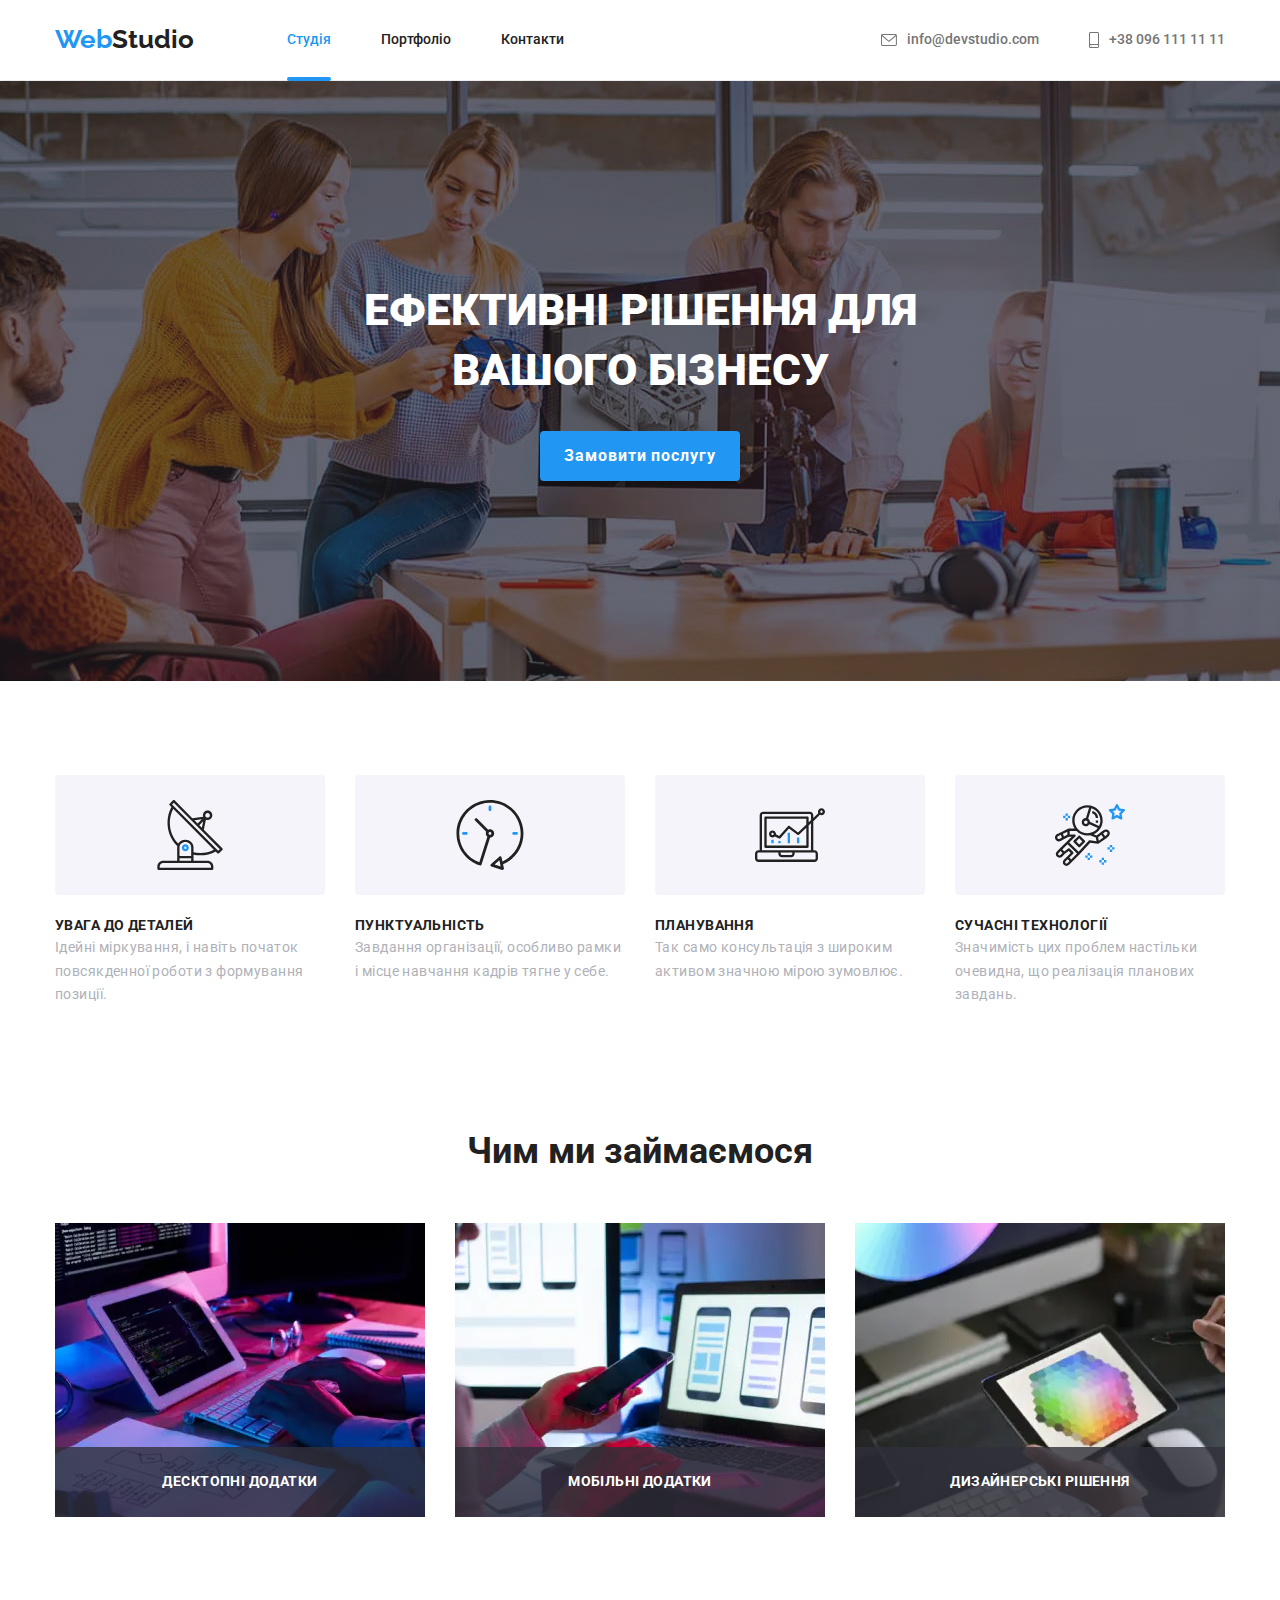
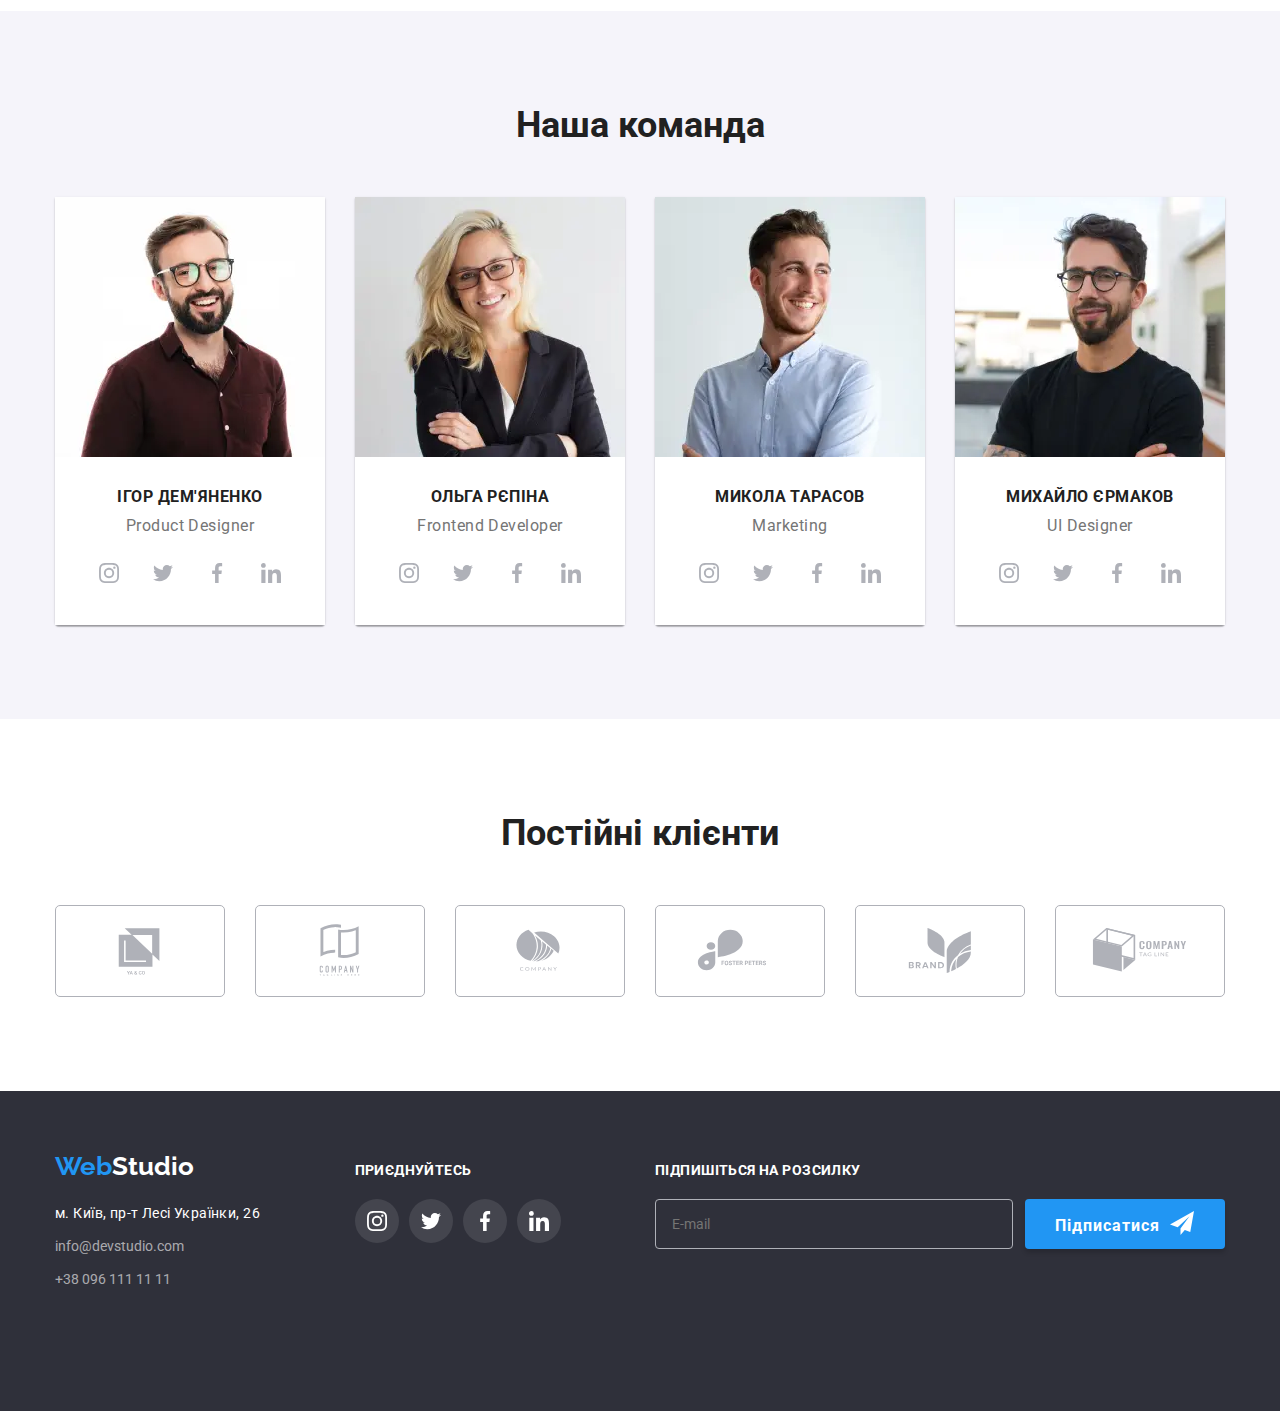
==== commit e6d80586: "Added imgs portfolio!" ====
--- a/index.html
+++ b/index.html
@@ -166,7 +166,7 @@
           </ul>
         </div>
       </section>
-      <section class="team block" lang="en">
+      <section class="team" lang="en">
         <div class="container">
           <h2 class="activity__subtitle">Наша команда</h2>
           <ul class="team__list">
@@ -196,7 +196,7 @@
                     ./images/tablet/produkt-designer-1062.webp 3x
                   "
                   type="image/webp"
-                  media="(min-width: 768px)"
+                  media="(max-width: 1199px)"
                 />
                 <source
                   srcset="
@@ -204,7 +204,7 @@
                     ./images/tablet/produkt-designer-708.jpg  2x,
                     ./images/tablet/produkt-designer-1062.jpg 3x
                   "
-                  media="(min-width: 768px)"
+                  media="(max-width: 1199px)"
                 />
                 <source
                   srcset="
@@ -221,12 +221,10 @@
                     ./images/desktop/produkt-designer-540.jpg 2x,
                     ./images/desktop/produkt-designer-810.jpg 3x
                   "
-                  type="image/jpg"
                   media="(min-width: 1200px)"
                 />
                 <img
                   class="team__item-img"
-                  type="image/jpg"
                   src="./images/desktop/produkt-designer-270.jpg"
                   alt="Продукт дизайнер"
                 />
@@ -287,7 +285,7 @@
                   "
                 />
                 <source
-                  media="(min-width: 768px)"
+                  media="(max-width: 1199px)"
                   srcset="
                     ./images/tablet/front-dev-354.webp  1x,
                     ./images/tablet/front-dev-708.webp  2x,
@@ -296,7 +294,7 @@
                   type="image/webp"
                 />
                 <source
-                  media="(min-width: 768px)"
+                  media="(max-width: 1199px)"
                   srcset="
                     ./images/tablet/front-dev-354.jpg  1x,
                     ./images/tablet/front-dev-708.jpg  2x,
@@ -381,7 +379,7 @@
                   "
                 />
                 <source
-                  media="(min-width: 768px)"
+                  media="(max-width: 1199px)"
                   srcset="
                     ./images/tablet/marketing-354.webp  1x,
                     ./images/tablet/marketing-708.webp  2x,
@@ -390,7 +388,7 @@
                   type="image/webp"
                 />
                 <source
-                  media="(min-width: 768px)"
+                  media="(max-width: 1199px)"
                   srcset="
                     ./images/tablet/marketing-354.jpg  1x,
                     ./images/tablet/marketing-708.jpg  2x,
@@ -476,7 +474,7 @@
                   type="image/jpg"
                 />
                 <source
-                  media="(min-width: 768px)"
+                  media="(max-width: 1199px)"
                   srcset="
                     ./images/tablet/ui-354.webp  1x,
                     ./images/tablet/ui-708.webp  2x,
@@ -485,7 +483,7 @@
                   type="image/webp"
                 />
                 <source
-                  media="(min-width: 767px)"
+                  media="(max-width: 1199px)"
                   srcset="
                     ./images/tablet/ui-354.jpg  1x,
                     ./images/tablet/ui-708.jpg  2x,
@@ -551,7 +549,7 @@
           </ul>
         </div>
       </section>
-      <section class="coopertion block">
+      <section class="coopertion">
         <div class="container">
           <h2 class="activity__subtitle">Постійні клієнти</h2>
           <ul class="coopertion__list">
@@ -603,7 +601,7 @@
     </main>
     <footer class="footer">
       <div class="container footer__position">
-        <div>
+        <div class="footer__addresse-position">
           <a class="logo footer__logo" href="./index.html" lang="en"
             ><span class="footer__slogo">Web</span>Studio</a
           >
@@ -629,7 +627,7 @@
             </ul>
           </address>
         </div>
-        <div>
+        <div class="footer__social-position">
           <h3 class="footer__invitation">Приєднуйтесь</h3>
           <ul class="footer__social-list">
             <li>
--- a/css/main.min.css
+++ b/css/main.min.css
@@ -1 +1 @@
-@import"https://fonts.googleapis.com/css2?family=Raleway:wght@700&family=Roboto:wght@400;500;700;900&display=swap";:root{--color-primary: #212121;--color-background: #2f303a;--color-secondary: #757575;--color-white-color: #ffffff;--color-thirdary: #2196f3;--color-button-hover: #188ce8;--color-light-gray: #f5f4fa;--color-icon: #afb1b8;--color-shadow-card: 0px 1px 1px rgba(0, 0, 0, 0.12), 0px 4px 4px rgba(0, 0, 0, 0.06), 1px 4px 6px rgba(0, 0, 0, 0.16);--color-box-shadow: 0px 1px 3px rgba(0, 0, 0, 0.12), 0px 1px 1px rgba(0, 0, 0, 0.14), 0px 2px 1px rgba(0, 0, 0, 0.2);--color-hover-animation: 250ms cubic-bezier(0.4, 0, 0.2, 1);--hero-overlay: linear-gradient(to left, rgba(47, 48, 58, 0.4), rgba(47, 48, 58, 0.4));--font-roboto: "Roboto", sans-serif;--font-raleway: "Raleway"}/*! modern-normalize v1.1.0 | MIT License | https://github.com/sindresorhus/modern-normalize */*,::before,::after{-webkit-box-sizing:border-box;box-sizing:border-box;padding:0;margin:0}html{-moz-tab-size:4;-o-tab-size:4;tab-size:4}html{line-height:1.15;-webkit-text-size-adjust:100%}body{margin:0}body{font-family:system-ui,-apple-system,"Segoe UI",Roboto,Helvetica,Arial,sans-serif,"Apple Color Emoji","Segoe UI Emoji"}hr{height:0;color:inherit}abbr[title]{-webkit-text-decoration:underline dotted;text-decoration:underline dotted}b,strong{font-weight:bolder}code,kbd,samp,pre{font-family:ui-monospace,SFMono-Regular,Consolas,"Liberation Mono",Menlo,monospace;font-size:1em}small{font-size:80%}sub,sup{font-size:75%;line-height:0;position:relative;vertical-align:baseline}sub{bottom:-0.25em}sup{top:-0.5em}table{text-indent:0;border-color:inherit}button,input,optgroup,select,textarea{font-family:inherit;font-size:100%;line-height:1.15;margin:0}button,select{text-transform:none}button,[type=button],[type=reset],[type=submit]{-webkit-appearance:button}::-moz-focus-inner{border-style:none;padding:0}:-moz-focusring{outline:1px dotted ButtonText}:-moz-ui-invalid{box-shadow:none}legend{padding:0}progress{vertical-align:baseline}::-webkit-inner-spin-button,::-webkit-outer-spin-button{height:auto}[type=search]{-webkit-appearance:textfield;outline-offset:-2px}::-webkit-search-decoration{-webkit-appearance:none}::-webkit-file-upload-button{-webkit-appearance:button;font:inherit}summary{display:list-item}body{font-size:16px;line-height:1.7;font-family:var(--font-roboto);color:var(--color-primary);background-color:var(--color-white-color)}body.lock{overflow:hidden}img{display:block;max-width:100%;height:auto}ul{list-style:none}.visually-hidden{position:absolute;white-space:nowrap;width:1px;height:1px;overflow:hidden;border:0;padding:0;clip:rect(0 0 0 0);-webkit-clip-path:inset(50%);clip-path:inset(50%);margin:-1px}.feature-title{font-weight:700;font-size:14px;line-height:1.1px;letter-spacing:.03em;text-transform:uppercase;margin-bottom:10px;color:var(--color-primary)}@media screen and (max-width: 768px){.feature-title{text-align:center}}.container{padding:0 15px}@media screen and (min-width: 480px){.container{max-width:480px;margin:0 auto}}@media screen and (min-width: 768px){.container{max-width:768px}}@media screen and (min-width: 1200px){.container{max-width:1200px}}.activity{padding-bottom:94px}@media screen and (max-width: 1200px){.activity{display:none}}.activity__container{text-align:center}.activity__thumb{position:absolute;top:224px;left:0px;width:100%;height:70px;background:rgba(47,48,58,.8);overflow:hidden}.activity__tumb-text{margin:27px;font-weight:700;font-size:14px;line-height:1.1;text-align:center;letter-spacing:.03em;text-transform:uppercase;color:var(--color-white-color)}.activity__container{text-align:center}.activity__list{display:-webkit-box;display:-ms-flexbox;display:flex}.activity__list .activity__item{position:relative;margin-right:30px}.activity__item:nth-child(3n){margin-right:0px}.activity__subtitle{text-align:center;margin-top:0px;margin-bottom:30px;color:var(--color-primary);font-style:normal;font-weight:700;font-size:28px;line-height:1.2}@media screen and (min-width: 1200px){.activity__subtitle{margin-bottom:50px}}@media screen and (min-width: 1200px){.activity__subtitle{font-size:36px;line-height:1.16}}.navigation{display:none;margin-left:93px;gap:50px}@media screen and (min-width: 768px){.navigation{display:-webkit-box;display:-ms-flexbox;display:flex}}.navigation__link{padding:32px 0}.navigation__link.current{position:relative;color:var(--color-thirdary);outline:none}.navigation__link.current::after{content:"";position:absolute;display:block;left:0;bottom:-1px;width:100%;height:4px;border-radius:2px;background-color:var(--color-thirdary)}.backdrop{position:fixed;top:0;left:0;z-index:1;width:100%;height:100%;background:rgba(0,0,0,.2);-webkit-transition:opacity var(--color-hover-animation),visibility var(--color-hover-animation);transition:opacity var(--color-hover-animation),visibility var(--color-hover-animation)}.backdrop__modal{position:absolute;padding:40px;top:50%;left:50%;width:450px;-webkit-transform:translate(-50%, -50%);transform:translate(-50%, -50%);background-color:var(--color-white-color);-webkit-box-shadow:var(--color-box-shadow);box-shadow:var(--color-box-shadow);border-radius:4px}@media screen and (max-width: 450px){.backdrop__modal{width:100%}}@media screen and (min-width: 1200px){.backdrop__modal{position:absolute;padding:40px;top:50%;left:50%;width:528px;-webkit-transform:translate(-50%, -50%);transform:translate(-50%, -50%);background-color:var(--color-white-color);-webkit-box-shadow:var(--color-box-shadow);box-shadow:var(--color-box-shadow);border-radius:4px}}.backdrop__textarea{position:relative;width:100%;height:120px;padding:12px;border:1px solid var(--color-icon);color:var(--color-primary);border-radius:4px;outline:none;resize:none;-webkit-transition:border-color var(--color-hover-animation);transition:border-color var(--color-hover-animation);margin-bottom:20px}.backdrop__textarea:focus,.backdrop__textarea:hover{border-color:var(--color-thirdary)}.backdrop__textarea::-webkit-input-placeholder{font-size:px;line-height:1.25;letter-spacing:.03em;color:var(--color-icon)}.backdrop__textarea::-moz-placeholder{font-size:px;line-height:1.25;letter-spacing:.03em;color:var(--color-icon)}.backdrop__textarea:-ms-input-placeholder{font-size:px;line-height:1.25;letter-spacing:.03em;color:var(--color-icon)}.backdrop__textarea::-ms-input-placeholder{font-size:px;line-height:1.25;letter-spacing:.03em;color:var(--color-icon)}.backdrop__textarea::placeholder{font-size:px;line-height:1.25;letter-spacing:.03em;color:var(--color-icon)}.backdrop__button{position:absolute;top:8px;right:8px;display:-webkit-box;display:-ms-flexbox;display:flex;-webkit-box-align:center;-ms-flex-align:center;align-items:center;-webkit-box-pack:center;-ms-flex-pack:center;justify-content:center;width:30px;height:30px;cursor:pointer;border-radius:50%;border:1px solid rgba(0,0,0,.1);background-color:var(--color-white-color);-webkit-transition:color var(--color-hover-animation),fill var(--color-hover-animation),-webkit-box-shadow var(--color-hover-animation);transition:color var(--color-hover-animation),fill var(--color-hover-animation),-webkit-box-shadow var(--color-hover-animation);transition:color var(--color-hover-animation),box-shadow var(--color-hover-animation),fill var(--color-hover-animation);transition:color var(--color-hover-animation),box-shadow var(--color-hover-animation),fill var(--color-hover-animation),-webkit-box-shadow var(--color-hover-animation)}.backdrop__button:hover,.backdrop__button:focus{fill:var(--color-button-hover)}.backdrop__input{width:100%;padding:12px 12px 12px 42px;border:1px solid var(--color-icon);border-radius:4px;outline:none;color:var(--color-primary);-webkit-transition:border-color var(--color-hover-animation);transition:border-color var(--color-hover-animation)}.backdrop__input:focus,.backdrop__input:hover{border-color:var(--color-thirdary)}.backdrop__input:hover+.backdrop__icon{fill:var(--color-thirdary)}.backdrop__input::-webkit-input-placeholder{font-size:16px;line-height:1.25;letter-spacing:.03em;color:var(--color-primary)}.backdrop__input::-moz-placeholder{font-size:16px;line-height:1.25;letter-spacing:.03em;color:var(--color-primary)}.backdrop__input:-ms-input-placeholder{font-size:16px;line-height:1.25;letter-spacing:.03em;color:var(--color-primary)}.backdrop__input::-ms-input-placeholder{font-size:16px;line-height:1.25;letter-spacing:.03em;color:var(--color-primary)}.backdrop__input::placeholder{font-size:16px;line-height:1.25;letter-spacing:.03em;color:var(--color-primary)}.backdrop__control{position:relative;margin-bottom:10px}.backdrop__control:focus-within .backdrop__icon{fill:var(--color-thirdary)}.backdrop__checkbox-label{display:block;padding-left:38px;font-size:12px;line-height:1.16;letter-spacing:.03em;color:var(--color-secondary);margin-bottom:30px;cursor:pointer}.backdrop__checkbox-label a{color:var(--color-thirdary)}@media screen and (min-width: 1200px){.backdrop__checkbox-label{font-size:14px;line-height:1.7;letter-spacing:.03em}}.backdrop.is-hidden{visibility:hidden;opacity:0;pointer-events:none}.backdrop__form-title{display:-webkit-box;display:-ms-flexbox;display:flex;text-align:center;margin-bottom:12px;color:var(--color-primary);font-weight:700;font-size:20px;line-height:1.5;letter-spacing:.03em}@media screen and (min-width: 1200px){.backdrop__form-title{font-size:20px;line-height:1.1;letter-spacing:.03em;-webkit-box-pack:center;-ms-flex-pack:center;justify-content:center}}.backdrop .backdrop__checkbox{position:relative}.backdrop .backdrop__checkbox-control{width:16px;height:15px;position:absolute;top:50%;left:15px;-webkit-transform:translateY(-50%);transform:translateY(-50%);background-color:var(--color-white-color);border:2px solid var(--color-primary);border-radius:2px;z-index:0;-webkit-transition:border-color var(--color-hover-animation),background-color var(--color-hover-animation),fill var(--color-hover-animation);transition:border-color var(--color-hover-animation),background-color var(--color-hover-animation),fill var(--color-hover-animation)}.backdrop .backdrop__checkbox-input:hover+.backdrop__checkbox-control,.backdrop .backdrop__checkbox-input:focus+.backdrop__checkbox-control{border-color:var(--color-thirdary)}.backdrop .backdrop__checkbox-input:checked+.backdrop__checkbox-control{background-color:var(--color-thirdary)}.backdrop .backdrop__checkbox-check{display:block;position:absolute;top:50%;left:50%;-webkit-transform:translate(-50%, -50%);transform:translate(-50%, -50%);z-index:1;fill:var(--color-white-color)}.backdrop__label{display:block;font-weight:400;font-size:12px;line-height:1.1;margin-bottom:4px}.backdrop__icon{position:absolute;top:50%;left:12px;-webkit-transform:translateY(-50%);transform:translateY(-50%);fill:currentColor;-webkit-transition:fill var(--color-hover-animation);transition:fill var(--color-hover-animation)}.backdrop__submit-button{display:block;margin-left:auto;margin-right:auto}.button{width:200px;height:50px;color:var(--color-white-color);background-color:var(--color-thirdary);font-weight:700;font-size:16px;line-height:1.88;letter-spacing:.06em;border-color:rgba(0,0,0,0);text-align:center;-webkit-box-shadow:0px 4px 4px rgba(0,0,0,.15);box-shadow:0px 4px 4px rgba(0,0,0,.15);border-radius:4px;cursor:pointer;-webkit-transform:color var(--color-hover-animation),border-color var(--color-hover-animation),box-shadow var(--color-hover-animation);transform:color var(--color-hover-animation),border-color var(--color-hover-animation),box-shadow var(--color-hover-animation)}.button:hover,.button:focus{background-color:var(--color-button-hover)}.button:focus{outline:none}.coopertion{padding-top:60px;padding-bottom:60px}@media screen and (min-width: 1200px){.coopertion{padding-top:94px;padding-bottom:94px}}.coopertion__list{display:-webkit-box;display:-ms-flexbox;display:flex;-ms-flex-wrap:wrap;flex-wrap:wrap;gap:30px}.coopertion__item{-ms-flex-preferred-size:calc((100% - 30px)/2);flex-basis:calc((100% - 30px)/2)}@media screen and (min-width: 768px){.coopertion__item{-ms-flex-preferred-size:calc((100% - 60px)/3);flex-basis:calc((100% - 60px)/3)}}@media screen and (min-width: 1200px){.coopertion__item{-ms-flex-preferred-size:calc((100% - 150px)/6);flex-basis:calc((100% - 150px)/6)}}.coopertion__icon{fill:currentcolor}.coopertion__link{width:100%;height:92px;border:1px solid var(--color-icon);display:-webkit-box;display:-ms-flexbox;display:flex;-webkit-box-align:center;-ms-flex-align:center;align-items:center;-webkit-box-pack:center;-ms-flex-pack:center;justify-content:center;border-radius:5px;color:var(--color-icon);-webkit-transition:color var(--color-hover-animation),border-color var(--color-hover-animation);transition:color var(--color-hover-animation),border-color var(--color-hover-animation);outline:none}.coopertion__link:hover,.coopertion__link:focus{border-color:var(--color-thirdary);color:var(--color-thirdary)}.hero{background-color:var(--color-background);-webkit-box-align:center;-ms-flex-align:center;align-items:center;-webkit-box-pack:center;-ms-flex-pack:center;justify-content:center;text-align:center;padding:118px 0}.hero__canvas{-webkit-box-align:center;-ms-flex-align:center;align-items:center;padding:118px 0;background-image:var(--hero-overlay),url(../images/header-mobile-450.jpg);background-repeat:no-repeat;background-position:center;background-size:cover}@media screen and (min-device-pixel-ratio: 2),(-webkit-min-device-pixel-ratio: 2),(min-resolution: 192dpi),(min-resolution: 2dppx){.hero__canvas{background-image:var(--hero-overlay),url(../images/header-mobile-900.jpg)}}@media screen and (min-width: 768px){.hero__canvas{background-image:var(--hero-overlay),url(../images/header-tablet-354.jpg)}}@media screen and (min-width: 768px)and (min-device-pixel-ratio: 2),screen and (min-width: 768px)and (-webkit-min-device-pixel-ratio: 2),screen and (min-width: 768px)and (min-resolution: 192dpi),screen and (min-width: 768px)and (min-resolution: 2dppx){.hero{background-image:var(--hero-overlay),url(../images/header-tablet-708.jpg)}}@media screen and (min-width: 1200px){.hero{margin:auto;display:-webkit-box;display:-ms-flexbox;display:flex;-webkit-box-align:center;-ms-flex-align:center;align-items:center;-webkit-box-pack:center;-ms-flex-pack:center;justify-content:center;padding:200px 0;max-width:1600px;background-image:var(--hero-overlay),url(../images/header-desktop-1600.jpg);background-repeat:no-repeat;background-position:center;background-size:cover}}@media screen and (min-width: 1200px)and (min-device-pixel-ratio: 2),screen and (min-width: 1200px)and (-webkit-min-device-pixel-ratio: 2),screen and (min-width: 1200px)and (min-resolution: 192dpi),screen and (min-width: 1200px)and (min-resolution: 2dppx){.hero{background-image:var(--hero-overlay),url(../images/header-desktop-3200.jpg)}}.hero__title{color:var(--color-white-color);font-weight:900;font-size:26px;line-height:1.6;max-width:360px;margin:0 auto 30px}@media screen and (min-width: 1200px){.hero__title{font-size:44px;line-height:1.36;max-width:696px}}.logo{color:var(--color-primary);font-family:var(--font-raleway);text-decoration:none;font-weight:700;font-size:26px;line-height:1.2;font-style:normal;outline:none}.logo__slog{color:var(--color-thirdary)}.portfolio{padding-top:60px;padding-bottom:60px}@media screen and (min-width: 1200px){.portfolio{padding-top:94px;padding-bottom:94px}}.portfolio__button{color:var(--color-primary);font-style:normal;font-weight:500;font-size:16px;line-height:1.6;cursor:pointer;border:none;border-radius:4px;background-color:var(--color-light-gray);padding:6px 22px 6px 22px;-webkit-transition:color var(--color-hover-animation),background-color var(--color-hover-animation),-webkit-box-shadow var(--color-hover-animation);transition:color var(--color-hover-animation),background-color var(--color-hover-animation),-webkit-box-shadow var(--color-hover-animation);transition:color var(--color-hover-animation),box-shadow var(--color-hover-animation),background-color var(--color-hover-animation);transition:color var(--color-hover-animation),box-shadow var(--color-hover-animation),background-color var(--color-hover-animation),-webkit-box-shadow var(--color-hover-animation)}.portfolio__button:hover{background:var(--color-thirdary);color:var(--color-white-color);-webkit-box-shadow:0px 3px 1px rgba(0,0,0,.1),0px 1px 2px rgba(0,0,0,.08),0px 2px 2px rgba(0,0,0,.12);box-shadow:0px 3px 1px rgba(0,0,0,.1),0px 1px 2px rgba(0,0,0,.08),0px 2px 2px rgba(0,0,0,.12)}.portfolio__button:focus{background:var(--color-thirdary);color:var(--color-white-color)}.portfolio__list{display:-webkit-box;display:-ms-flexbox;display:flex;-ms-flex-wrap:wrap;flex-wrap:wrap;margin-bottom:40px}@media screen and (min-width: 768px){.portfolio__list{-webkit-box-align:center;-ms-flex-align:center;align-items:center;-webkit-box-pack:center;-ms-flex-pack:center;justify-content:center;margin-bottom:50px}}.portfolio__list .portfolio__item{margin-right:8px;margin-bottom:15px}.portfolio__list .portfolio__item:nth-last-child(1){margin-right:0px}.subscribe-form{display:-webkit-box;display:-ms-flexbox;display:flex;-webkit-box-pack:end;-ms-flex-pack:end;justify-content:flex-end;-webkit-box-align:end;-ms-flex-align:end;align-items:flex-end;grid-area:12px;margin-top:60px}@media screen and (max-width: 1200px){.subscribe-form{-webkit-box-orient:vertical;-webkit-box-direction:normal;-ms-flex-direction:column;flex-direction:column;gap:20px;-webkit-box-align:center;-ms-flex-align:center;align-items:center;margin-left:auto;margin-right:auto}}.subscribe-form__input{width:450px;height:50px;padding:15px 16px;border:1px solid var(--color-icon);border-radius:4px;outline:none;background:var(--color-background);color:var(--color-white-color);-webkit-transition:border-color var(--color-hover-animation);transition:border-color var(--color-hover-animation)}@media screen and (max-width: 450px){.subscribe-form__input{width:100%}}@media screen and (min-width: 1200px){.subscribe-form__input{width:358px}}.subscribe-form__icon{-webkit-box-align:center;-ms-flex-align:center;align-items:center;margin-left:10px;fill:var(--color-white-color)}.subscribe-form__button{display:-webkit-box;display:-ms-flexbox;display:flex;margin-left:12px;padding:10px 28px}.subscribe-form__input:hover,.subscribe-form__input:focus{border-color:var(--color-thirdary)}.subscribe-form__title,.footer__invitation{display:block;margin-bottom:20px;color:var(--color-white-color);font-weight:700;font-size:14px;line-height:1.14;letter-spacing:.03em;text-transform:uppercase}.team{padding-top:60px;padding-bottom:60px;-webkit-box-pack:center;-ms-flex-pack:center;justify-content:center;background:var(--color-light-gray)}@media screen and (min-width: 1200px){.team{padding:94px 0}}.team__list{display:-webkit-box;display:-ms-flexbox;display:flex;-ms-flex-wrap:wrap;flex-wrap:wrap;gap:30px}.team__item{display:inline-block;text-align:center;-webkit-box-shadow:0px 1px 3px rgba(0,0,0,.12),0px 1px 1px rgba(0,0,0,.14),0px 2px 1px rgba(0,0,0,.2);box-shadow:0px 1px 3px rgba(0,0,0,.12),0px 1px 1px rgba(0,0,0,.14),0px 2px 1px rgba(0,0,0,.2);border-radius:0px 0px 4px 4px}@media screen and (min-width: 768px){.team__item{-ms-flex-preferred-size:calc((100% - 30px)/2);flex-basis:calc((100% - 30px)/2)}}@media screen and (min-width: 1200px){.team__item{-ms-flex-preferred-size:calc((100% - 90px)/4);flex-basis:calc((100% - 90px)/4)}}.team__developer{margin-bottom:16px;font-weight:400;font-size:16px;line-height:1.2;letter-spacing:.03em;color:var(--color-secondary)}@media screen and (min-width: 1200px){.team__developer{font-size:16px;line-height:1.2}}.team__social-list{display:-webkit-box;display:-ms-flexbox;display:flex;-webkit-box-pack:center;-ms-flex-pack:center;justify-content:center;gap:10px}.team__employee{background-color:var(--color-white-color);padding:30px 20px}.team__name{margin-bottom:10px;font-size:16px;line-height:1.2;letter-spacing:.03em}@media screen and (min-width: 1200px){.team__name{font-size:16px;line-height:1.2}}.team__link{width:44px;height:44px;display:-webkit-box;display:-ms-flexbox;display:flex;-webkit-box-align:center;-ms-flex-align:center;align-items:center;-webkit-box-pack:center;-ms-flex-pack:center;justify-content:center;border-radius:50%;-webkit-transition:background-color var(--color-hover-animation);transition:background-color var(--color-hover-animation);outline:none}.team__link:hover .team__icon,.team__link:focus .team__icon{fill:var(--color-white-color)}.team__link .team__icon{fill:var(--color-icon);-webkit-transition:fill var(--color-hover-animation);transition:fill var(--color-hover-animation)}.team__link:hover{background-color:var(--color-thirdary);color:var(--color-white-color)}.team__link:focus{background-color:var(--color-thirdary)}.mobile__backdrop{visibility:hidden;pointer-events:none;position:fixed;top:0;left:0;z-index:999;width:100vw;height:100vh;background:rgba(0,0,0,.2);-webkit-transition:opacity var(--color-hover-animation),visibility var(--color-hover-animation);transition:opacity var(--color-hover-animation),visibility var(--color-hover-animation)}.mobile__backdrop.is-open{visibility:visible;pointer-events:all}.mobile__backdrop.is-open .mobile__modal{-webkit-transform:translateX(0);transform:translateX(0)}@media screen and (min-width: 1200px){.mobile__backdrop{display:none}}.mobile__modal{position:absolute;top:0;left:0;padding:48px 40px;height:100%;width:100%;-webkit-transform:translate(100%);transform:translate(100%);z-index:999;background-color:var(--color-white-color);-webkit-box-shadow:0px 1px 3px rgba(0,0,0,.12),0px 1px 1px rgba(0,0,0,.14),0px 2px 1px rgba(0,0,0,.2);box-shadow:0px 1px 3px rgba(0,0,0,.12),0px 1px 1px rgba(0,0,0,.14),0px 2px 1px rgba(0,0,0,.2);-webkit-transition:-webkit-transform var(--color-hover-animation);transition:-webkit-transform var(--color-hover-animation);transition:transform var(--color-hover-animation);transition:transform var(--color-hover-animation), -webkit-transform var(--color-hover-animation);overflow-y:auto}.mobile-menu .mobile-menu__btn-close{position:absolute;top:10px;right:15px;display:-webkit-box;display:-ms-flexbox;display:flex;-webkit-box-align:center;-ms-flex-align:center;align-items:center;-webkit-box-pack:center;-ms-flex-pack:center;justify-content:center}.mobile-menu__icon{width:40px;height:40px}.mobile-menu__btn-close{position:absolute;top:10px;right:15px;border:none;background-color:var(--color-white-color);color:var(--color-secondary)}.mobile-menu__btn-close:hover,.mobile-menu__btn-close:focus{color:var(--color-secondary)}.mobile-menu__navigation{margin-bottom:306px}.mobile-menu .mobile-menu__link{display:block;padding-bottom:32px;font-weight:500;font-size:40px;line-height:47px;letter-spacing:.02em;text-decoration:none;color:var(--color-primary)}.mobile-menu .mobile-menu__link--current{color:var(--color-thirdary)}.mobile-menu__contacts-link-tel{display:block;margin-bottom:32px;font-weight:500;font-size:34px;line-height:1.2;letter-spacing:.02em;text-decoration:none;color:var(--color-thirdary)}.mobile-menu__contacts-link-email{display:block;margin-bottom:64px;font-weight:500;font-size:24px;line-height:1.16;letter-spacing:.02em;text-decoration:none;color:var(--color-secondary)}.mobile-menu__contacts-link-email{display:block;margin-bottom:64px;font-weight:500;font-size:24px;line-height:1.16;letter-spacing:.02em;text-decoration:none;color:var(--color-secondary)}.mobile-menu__contacts-link-email{display:block;margin-bottom:64px;font-weight:500;font-size:24px;line-height:1.16;letter-spacing:.02em;text-decoration:none;color:var(--color-secondary)}.mobile-menu .mobile-menu__socials{display:-webkit-box;display:-ms-flexbox;display:flex;-webkit-box-align:center;-ms-flex-align:center;align-items:center;-ms-flex-wrap:wrap;flex-wrap:wrap;gap:10px}.mobile-menu .mobile-menu__socials-link{font-weight:500;font-size:18px;line-height:1.22;letter-spacing:.02em;text-decoration:none;color:var(--color-thirdary);padding-right:10px;border-right:1px solid rgba(33,33,33,.2);-webkit-transform:rotate(90deg);transform:rotate(90deg)}.header{border-bottom:1px solid #ececec}@media screen and (max-width: 768px){.header{padding:15px 0}}.header__link,.navigation__link{display:-webkit-inline-box;display:-ms-inline-flexbox;display:inline-flex;-webkit-box-align:center;-ms-flex-align:center;align-items:center;color:var(--color-primary);text-decoration:none;font-weight:500;font-size:14px;line-height:1.1;outline:none;-webkit-transition:color var(--color-hover-animation);transition:color var(--color-hover-animation)}.header__link:hover,.navigation__link:hover,.header__link:focus,.navigation__link:focus{color:var(--color-thirdary)}@media screen and (min-width: 1200px){.header__link,.navigation__link{padding:32px 0}}.header__adresse{display:-webkit-box;display:-ms-flexbox;display:flex;-webkit-box-align:center;-ms-flex-align:center;align-items:center;color:var(--color-secondary);text-decoration:none;font-style:normal;font-weight:500;font-size:14px;line-height:1.1}.header__adresse:hover,.header__adresse:focus{color:var(--color-thirdary)}.header__adresse:hover .header__icon{fill:var(--color-thirdary);-webkit-transition:fill var(--color-hover-animation);transition:fill var(--color-hover-animation)}.header__nav{display:-webkit-box;display:-ms-flexbox;display:flex;-webkit-box-align:center;-ms-flex-align:center;align-items:center}@media screen and (max-width: 768px){.header__nav{width:100%}}.header__contact-list{display:none;margin-left:auto;gap:50px}@media screen and (min-width: 768px){.header__contact-list{display:-webkit-box;display:-ms-flexbox;display:flex}}@media screen and (min-width: 768px)and (max-width: 1200px){.header__contact-list{-webkit-box-orient:vertical;-webkit-box-direction:normal;-ms-flex-direction:column;flex-direction:column;gap:10px}}.header__icon{fill:currentColor;margin-right:10px}.menu-toggle{display:-webkit-inline-box;display:-ms-inline-flexbox;display:inline-flex;-webkit-box-align:center;-ms-flex-align:center;align-items:center;-webkit-box-pack:center;-ms-flex-pack:center;justify-content:center;margin-left:auto;width:40px;height:40px;border:none;background-color:var(--color-white-color)}@media screen and (min-width: 768px){.menu-toggle{display:none}}.menu-toggle:hover,.menu-toggle:focus{color:var(--color-thirdary)}.benefist{padding-top:60px}@media screen and (min-width: 1200px){.benefist{padding-top:94px;padding-bottom:94px}}.benefist__icon{display:-webkit-box;display:-ms-flexbox;display:flex;-webkit-box-align:center;-ms-flex-align:center;align-items:center;-webkit-box-pack:center;-ms-flex-pack:center;justify-content:center;height:120px;margin-bottom:30px;background-color:var(--color-light-gray);border-radius:4px}@media screen and (min-width: 768px){.benefist__list{display:-webkit-box;display:-ms-flexbox;display:flex;-ms-flex-wrap:wrap;flex-wrap:wrap;-webkit-box-pack:center;-ms-flex-pack:center;justify-content:center;gap:30px}}@media screen and (min-width: 768px){.benefist__item{-ms-flex-preferred-size:calc((100% - 60px)/2);flex-basis:calc((100% - 60px)/2)}}@media screen and (min-width: 1200px){.benefist__item{-ms-flex-preferred-size:calc((100% - 90px)/4);flex-basis:calc((100% - 90px)/4)}}@media screen and (max-width: 767.98px){.benefist__item:not(:last-child){margin-bottom:30px}}.benefist__list .benefist__item{width:100%}.benefist__paragraph{font-size:14px;line-height:1.7;letter-spacing:.03em;color:var(--color-icon);margin-bottom:30px}.footer{padding-top:60px;padding-bottom:60px;background-color:var(--color-background);font-weight:400;font-size:14px;line-height:1.7}.footer__position{display:block;-webkit-box-orient:vertical;-webkit-box-direction:normal;-ms-flex-direction:column;flex-direction:column;gap:60px;-webkit-box-align:center;-ms-flex-align:center;align-items:center;text-align:center}@media screen and (min-width: 768px){.footer__position{display:-webkit-box;display:-ms-flexbox;display:flex;-webkit-box-orient:horizontal;-webkit-box-direction:normal;-ms-flex-direction:row;flex-direction:row;-ms-flex-wrap:wrap;flex-wrap:wrap;-webkit-box-align:baseline;-ms-flex-align:baseline;align-items:baseline;-webkit-box-pack:justify;-ms-flex-pack:justify;justify-content:space-between}}@media screen and (min-width: 1200px){.footer__position{display:-webkit-box;display:-ms-flexbox;display:flex;-webkit-box-align:baseline;-ms-flex-align:baseline;align-items:baseline;-webkit-box-pack:justify;-ms-flex-pack:justify;justify-content:space-between}}.footer__logo{display:block;margin-bottom:20px;color:var(--color-white-color)}.footer__slogo{color:var(--color-thirdary)}.footer__adresse-link{color:rgba(255,255,255,.6);text-decoration:none;font-style:normal;font-weight:400;font-size:14px;line-height:1.1;-webkit-transition:color var(--color-hover-animation);transition:color var(--color-hover-animation);outline:none}.footer__adresse-link:hover,.footer__adresse-link:focus{color:var(--color-thirdary)}.footer__adresse-list{margin-bottom:60px}.footer__adresse-list .footer__adresse-item{margin-bottom:9px}.footer__adresse-item:nth-last-child(-n+1){margin-bottom:0px}.footer__location-link{color:var(--color-white-color);text-decoration:none;font-style:normal;font-weight:400;font-size:14px;line-height:1.7;outline:none;letter-spacing:.03em}.footer__social-list{display:-webkit-box;display:-ms-flexbox;display:flex;-webkit-box-pack:center;-ms-flex-pack:center;justify-content:center;gap:10px}.footer__link{width:44px;height:44px;display:-webkit-box;display:-ms-flexbox;display:flex;-webkit-box-align:center;-ms-flex-align:center;align-items:center;-webkit-box-pack:center;-ms-flex-pack:center;justify-content:center;border-radius:50%;background-color:rgba(255,255,255,.1);-webkit-transition:background-color var(--color-hover-animation);transition:background-color var(--color-hover-animation);outline:none}.footer__link:hover,.footer__link:focus{background-color:var(--color-thirdary)}.footer__link:hover .net-icon,.footer__link:focus .net-icon{fill:var(--color-white-color)}.footer__icon{fill:var(--color-white-color)}.card-set{display:-webkit-box;display:-ms-flexbox;display:flex;-ms-flex-wrap:wrap;flex-wrap:wrap}.card-set__item{width:370px;margin-bottom:30px}@media screen and (min-width: 768px){.card-set__item{-ms-flex-preferred-size:calc((100% - 60px)/2);flex-basis:calc((100% - 60px)/2);margin-right:30px}}@media screen and (min-width: 768px){.card-set__item__item:nth-child(2n){margin-right:0px}}@media screen and (min-width: 1200px){.card-set__item{-ms-flex-preferred-size:calc((100% - 90px)/3);flex-basis:calc((100% - 90px)/3)}}@media screen and (min-width: 1200px){.card-set__item:nth-child(3n){margin-right:0px}}.card-set__item:nth-last-child(-n+3){margin-bottom:0px}.card-set__meta{padding:20px 24px 20px 24px;border:1px solid #eee;border-top:0px}.card-set__overlay{position:relative;overflow:hidden}.card-set__text{position:absolute;top:0;left:0;height:100%;width:100%;padding:63px 24px;font-size:18px;line-height:1.55;letter-spacing:.03em;color:var(--color-white-color);background:rgba(33,150,243,.9);-webkit-transform:translateY(101%);transform:translateY(101%);-webkit-transition:-webkit-transform var(--color-hover-animation),-webkit-transition-duration var(--color-hover-animation);transition:-webkit-transform var(--color-hover-animation),-webkit-transition-duration var(--color-hover-animation);transition:transform var(--color-hover-animation),transition-duration var(--color-hover-animation);transition:transform var(--color-hover-animation),transition-duration var(--color-hover-animation),-webkit-transform var(--color-hover-animation),-webkit-transition-duration var(--color-hover-animation)}.card-set__item:hover .card-set__text{-webkit-transform:translatey(0);transform:translatey(0);opacity:1}.card-set__link{display:block;overflow:hidden;-webkit-transition:-webkit-box-shadow var(--color-hover-animation);transition:-webkit-box-shadow var(--color-hover-animation);transition:box-shadow var(--color-hover-animation);transition:box-shadow var(--color-hover-animation), -webkit-box-shadow var(--color-hover-animation)}.card-set__link:hover,.card-set__link:focus{-webkit-box-shadow:var(--color-shadow-card);box-shadow:var(--color-shadow-card)}.card-set a{text-decoration:none}.card-set__name{margin-top:0px;margin-bottom:4px;color:var(--color-primary);font-size:18px;line-height:2;text-decoration:none}.card-set__paragraph{font-size:16px;line-height:1.9;letter-spacing:.03em;color:var(--color-icon)}@media screen and (min-width: 1200px){.card-set__paragraph{font-size:14px;line-height:1.7;letter-spacing:.03em;color:var(--color-icon)}}.form__button{position:absolute;top:8px;right:8px;display:-webkit-box;display:-ms-flexbox;display:flex;-webkit-box-align:center;-ms-flex-align:center;align-items:center;width:30px;height:30px;cursor:pointer;border-radius:50%;border:1px solid rgba(0,0,0,.1);background-color:var(--color-white-color);-webkit-transition:color var(--color-hover-animation),fill var(--color-hover-animation),-webkit-box-shadow var(--color-hover-animation);transition:color var(--color-hover-animation),fill var(--color-hover-animation),-webkit-box-shadow var(--color-hover-animation);transition:color var(--color-hover-animation),box-shadow var(--color-hover-animation),fill var(--color-hover-animation);transition:color var(--color-hover-animation),box-shadow var(--color-hover-animation),fill var(--color-hover-animation),-webkit-box-shadow var(--color-hover-animation)}.form__button:hover,.form__button:focus{fill:var(--color-button-hover);-webkit-box-shadow:0px 4px 4px rgba(0,0,0,.15);box-shadow:0px 4px 4px rgba(0,0,0,.15)}.form__label{display:block;font-weight:400;font-size:12px;line-height:1.1;margin-bottom:4px}.form__form-title{display:-webkit-box;display:-ms-flexbox;display:flex;-webkit-box-pack:center;-ms-flex-pack:center;justify-content:center;margin-bottom:12px;color:var(--color-primary);font-weight:700;font-size:20px;line-height:1.1;letter-spacing:.03em}.form__control{position:relative;margin-bottom:10px}.form__control:focus-within .form__icon{fill:var(--color-thirdary)}.form__submit-button{display:block;margin-left:auto;margin-right:auto}.form.is-hidden{visibility:hidden;opacity:0;pointer-events:none}.form__input{width:100%;padding:12px 12px 12px 42px;border:1px solid var(--color-icon);border-radius:4px;outline:none;color:var(--color-primary);-webkit-transition:border-color var(--color-hover-animation);transition:border-color var(--color-hover-animation)}.form__input:focus,.form__input:hover{border-color:var(--color-thirdary)}.form__input:focus{color:var(--color-primary)}.form__input::-webkit-input-placeholder{font-size:16px;line-height:1.25;letter-spacing:.03em;color:var(--color-icon)}.form__input::-moz-placeholder{font-size:16px;line-height:1.25;letter-spacing:.03em;color:var(--color-icon)}.form__input:-ms-input-placeholder{font-size:16px;line-height:1.25;letter-spacing:.03em;color:var(--color-icon)}.form__input::-ms-input-placeholder{font-size:16px;line-height:1.25;letter-spacing:.03em;color:var(--color-icon)}.form__input::placeholder{font-size:16px;line-height:1.25;letter-spacing:.03em;color:var(--color-icon)}.form__input:hover+.form__icon{fill:var(--color-thirdary)}.form__textarea{position:relative;width:100%;height:120px;padding:12px;border:1px solid var(--color-icon);color:var(--color-primary);border-radius:4px;outline:none;resize:none;-webkit-transition:border-color var(--color-hover-animation);transition:border-color var(--color-hover-animation);margin-bottom:20px}.form__textarea:focus,.form__textarea:hover{border-color:var(--color-thirdary);color:var(--color-primary)}.form__textarea::-webkit-input-placeholder{font-size:px;line-height:1.25;letter-spacing:.03em;color:var(--color-icon)}.form__textarea::-moz-placeholder{font-size:px;line-height:1.25;letter-spacing:.03em;color:var(--color-icon)}.form__textarea:-ms-input-placeholder{font-size:px;line-height:1.25;letter-spacing:.03em;color:var(--color-icon)}.form__textarea::-ms-input-placeholder{font-size:px;line-height:1.25;letter-spacing:.03em;color:var(--color-icon)}.form__textarea::placeholder{font-size:px;line-height:1.25;letter-spacing:.03em;color:var(--color-icon)}.form__icon{position:absolute;top:50%;left:12px;-webkit-transform:translateY(-50%);transform:translateY(-50%);fill:currentColor;-webkit-transition:fill var(--color-hover-animation);transition:fill var(--color-hover-animation)}.form__checkbox{position:relative}.form__checkbox-check{display:block;position:absolute;top:50%;left:50%;-webkit-transform:translate(-50%, -50%);transform:translate(-50%, -50%);z-index:1;fill:var(--color-white-color)}.form__checkbox-check:hover+.form__checkbox-control,.form__checkbox-check:focus+.form__checkbox-control{border-color:var(--color-thirdary)}.form__checkbox-check:checked+.form__checkbox-control{background-color:var(--color-thirdary)}.form__checkbox-label{display:block;padding-left:38px;font-size:14px;line-height:1.71;letter-spacing:.03em;color:var(--color-secondary);margin-bottom:30px;cursor:pointer}.form__checkbox-label a{color:var(--color-thirdary)}.form__checkbox-control{width:16px;height:15px;position:absolute;top:50%;left:15px;-webkit-transform:translateY(-50%);transform:translateY(-50%);background-color:var(--color-white-color);border:2px solid var(--color-primary);border-radius:2px;z-index:0;-webkit-transition:border-color var(--color-hover-animation),background-color var(--color-hover-animation),fill var(--color-hover-animation);transition:border-color var(--color-hover-animation),background-color var(--color-hover-animation),fill var(--color-hover-animation)}/*# sourceMappingURL=main.min.css.map */+@import"https://fonts.googleapis.com/css2?family=Raleway:wght@700&family=Roboto:wght@400;500;700;900&display=swap";:root{--color-primary: #212121;--color-background: #2f303a;--color-secondary: #757575;--color-white-color: #ffffff;--color-thirdary: #2196f3;--color-button-hover: #188ce8;--color-light-gray: #f5f4fa;--color-icon: #afb1b8;--color-shadow-card: 0px 1px 1px rgba(0, 0, 0, 0.12), 0px 4px 4px rgba(0, 0, 0, 0.06), 1px 4px 6px rgba(0, 0, 0, 0.16);--color-box-shadow: 0px 1px 3px rgba(0, 0, 0, 0.12), 0px 1px 1px rgba(0, 0, 0, 0.14), 0px 2px 1px rgba(0, 0, 0, 0.2);--color-hover-animation: 250ms cubic-bezier(0.4, 0, 0.2, 1);--hero-overlay: linear-gradient(to left, rgba(47, 48, 58, 0.4), rgba(47, 48, 58, 0.4));--font-roboto: "Roboto", sans-serif;--font-raleway: "Raleway"}/*! modern-normalize v1.1.0 | MIT License | https://github.com/sindresorhus/modern-normalize */*,::before,::after{-webkit-box-sizing:border-box;box-sizing:border-box;padding:0;margin:0}html{-moz-tab-size:4;-o-tab-size:4;tab-size:4}html{line-height:1.15;-webkit-text-size-adjust:100%}body{margin:0}body{font-family:system-ui,-apple-system,"Segoe UI",Roboto,Helvetica,Arial,sans-serif,"Apple Color Emoji","Segoe UI Emoji"}hr{height:0;color:inherit}abbr[title]{-webkit-text-decoration:underline dotted;text-decoration:underline dotted}b,strong{font-weight:bolder}code,kbd,samp,pre{font-family:ui-monospace,SFMono-Regular,Consolas,"Liberation Mono",Menlo,monospace;font-size:1em}small{font-size:80%}sub,sup{font-size:75%;line-height:0;position:relative;vertical-align:baseline}sub{bottom:-0.25em}sup{top:-0.5em}table{text-indent:0;border-color:inherit}button,input,optgroup,select,textarea{font-family:inherit;font-size:100%;line-height:1.15;margin:0}button,select{text-transform:none}button,[type=button],[type=reset],[type=submit]{-webkit-appearance:button}::-moz-focus-inner{border-style:none;padding:0}:-moz-focusring{outline:1px dotted ButtonText}:-moz-ui-invalid{box-shadow:none}legend{padding:0}progress{vertical-align:baseline}::-webkit-inner-spin-button,::-webkit-outer-spin-button{height:auto}[type=search]{-webkit-appearance:textfield;outline-offset:-2px}::-webkit-search-decoration{-webkit-appearance:none}::-webkit-file-upload-button{-webkit-appearance:button;font:inherit}summary{display:list-item}body{font-size:16px;line-height:1.7;font-family:var(--font-roboto);color:var(--color-primary);background-color:var(--color-white-color)}body.lock{overflow:hidden}img{display:block;max-width:100%;height:auto}ul{list-style:none}.visually-hidden{position:absolute;white-space:nowrap;width:1px;height:1px;overflow:hidden;border:0;padding:0;clip:rect(0 0 0 0);-webkit-clip-path:inset(50%);clip-path:inset(50%);margin:-1px}.feature-title{font-weight:700;font-size:14px;line-height:1.1px;letter-spacing:.03em;text-transform:uppercase;margin-bottom:10px;color:var(--color-primary)}@media screen and (max-width: 768px){.feature-title{text-align:center}}.container{padding:0 15px}@media screen and (min-width: 480px){.container{max-width:480px;margin:0 auto}}@media screen and (min-width: 768px){.container{max-width:768px}}@media screen and (min-width: 1200px){.container{max-width:1200px}}.activity{padding-bottom:94px}@media screen and (max-width: 1200px){.activity{display:none}}.activity__container{text-align:center}.activity__thumb{position:absolute;top:224px;left:0px;width:100%;height:70px;background:rgba(47,48,58,.8);overflow:hidden}.activity__tumb-text{margin:27px;font-weight:700;font-size:14px;line-height:1.1;text-align:center;letter-spacing:.03em;text-transform:uppercase;color:var(--color-white-color)}.activity__container{text-align:center}.activity__list{display:-webkit-box;display:-ms-flexbox;display:flex}.activity__list .activity__item{position:relative;margin-right:30px}.activity__item:nth-child(3n){margin-right:0px}.activity__subtitle{text-align:center;margin-top:0px;margin-bottom:30px;color:var(--color-primary);font-style:normal;font-weight:700;font-size:28px;line-height:1.2}@media screen and (min-width: 1200px){.activity__subtitle{margin-bottom:50px}}@media screen and (min-width: 1200px){.activity__subtitle{font-size:36px;line-height:1.16}}.navigation{display:none;margin-left:93px;gap:50px}@media screen and (min-width: 768px){.navigation{display:-webkit-box;display:-ms-flexbox;display:flex}}.navigation__link{padding:32px 0}.navigation__link.current{position:relative;color:var(--color-thirdary);outline:none}.navigation__link.current::after{content:"";position:absolute;display:block;left:0;bottom:-1px;width:100%;height:4px;border-radius:2px;background-color:var(--color-thirdary)}.backdrop{position:fixed;top:0;left:0;z-index:1;width:100%;height:100%;background:rgba(0,0,0,.2);-webkit-transition:opacity var(--color-hover-animation),visibility var(--color-hover-animation);transition:opacity var(--color-hover-animation),visibility var(--color-hover-animation);-webkit-box-pack:justify;-ms-flex-pack:justify;justify-content:space-between}.backdrop__modal{position:absolute;padding:40px;top:50%;left:50%;-webkit-transform:translate(-50%, -50%);transform:translate(-50%, -50%);background-color:var(--color-white-color);-webkit-box-shadow:var(--color-box-shadow);box-shadow:var(--color-box-shadow);border-radius:4px}@media screen and (max-width: 450px){.backdrop__modal{width:100%}}@media screen and (min-width: 1200px){.backdrop__modal{position:absolute;padding:40px;top:50%;left:50%;width:528px;-webkit-transform:translate(-50%, -50%);transform:translate(-50%, -50%);background-color:var(--color-white-color);-webkit-box-shadow:var(--color-box-shadow);box-shadow:var(--color-box-shadow);border-radius:4px}}.backdrop__textarea{position:relative;width:100%;height:120px;padding:12px;border:1px solid var(--color-icon);color:var(--color-primary);border-radius:4px;outline:none;resize:none;-webkit-transition:border-color var(--color-hover-animation);transition:border-color var(--color-hover-animation);margin-bottom:20px}.backdrop__textarea:focus,.backdrop__textarea:hover{border-color:var(--color-thirdary)}.backdrop__textarea::-webkit-input-placeholder{font-size:px;line-height:1.25;letter-spacing:.03em;color:var(--color-icon)}.backdrop__textarea::-moz-placeholder{font-size:px;line-height:1.25;letter-spacing:.03em;color:var(--color-icon)}.backdrop__textarea:-ms-input-placeholder{font-size:px;line-height:1.25;letter-spacing:.03em;color:var(--color-icon)}.backdrop__textarea::-ms-input-placeholder{font-size:px;line-height:1.25;letter-spacing:.03em;color:var(--color-icon)}.backdrop__textarea::placeholder{font-size:px;line-height:1.25;letter-spacing:.03em;color:var(--color-icon)}.backdrop__button{position:absolute;top:8px;right:8px;display:-webkit-box;display:-ms-flexbox;display:flex;-webkit-box-align:center;-ms-flex-align:center;align-items:center;-webkit-box-pack:center;-ms-flex-pack:center;justify-content:center;width:30px;height:30px;cursor:pointer;border-radius:50%;border:1px solid rgba(0,0,0,.1);background-color:var(--color-white-color);-webkit-transition:color var(--color-hover-animation),fill var(--color-hover-animation),-webkit-box-shadow var(--color-hover-animation);transition:color var(--color-hover-animation),fill var(--color-hover-animation),-webkit-box-shadow var(--color-hover-animation);transition:color var(--color-hover-animation),box-shadow var(--color-hover-animation),fill var(--color-hover-animation);transition:color var(--color-hover-animation),box-shadow var(--color-hover-animation),fill var(--color-hover-animation),-webkit-box-shadow var(--color-hover-animation)}.backdrop__button:hover,.backdrop__button:focus{fill:var(--color-button-hover)}.backdrop__input{width:100%;padding:12px 12px 12px 42px;border:1px solid var(--color-icon);border-radius:4px;outline:none;color:var(--color-primary);-webkit-transition:border-color var(--color-hover-animation);transition:border-color var(--color-hover-animation)}.backdrop__input:focus,.backdrop__input:hover{border-color:var(--color-thirdary)}.backdrop__input:hover+.backdrop__icon{fill:var(--color-thirdary)}.backdrop__input::-webkit-input-placeholder{font-size:16px;line-height:1.25;letter-spacing:.03em;color:var(--color-primary)}.backdrop__input::-moz-placeholder{font-size:16px;line-height:1.25;letter-spacing:.03em;color:var(--color-primary)}.backdrop__input:-ms-input-placeholder{font-size:16px;line-height:1.25;letter-spacing:.03em;color:var(--color-primary)}.backdrop__input::-ms-input-placeholder{font-size:16px;line-height:1.25;letter-spacing:.03em;color:var(--color-primary)}.backdrop__input::placeholder{font-size:16px;line-height:1.25;letter-spacing:.03em;color:var(--color-primary)}.backdrop__control{position:relative;margin-bottom:10px}.backdrop__control:focus-within .backdrop__icon{fill:var(--color-thirdary)}.backdrop__checkbox-label{display:block;padding-left:38px;font-size:12px;line-height:1.16;letter-spacing:.03em;color:var(--color-secondary);margin-bottom:30px;cursor:pointer}.backdrop__checkbox-label a{color:var(--color-thirdary)}@media screen and (min-width: 1200px){.backdrop__checkbox-label{font-size:14px;line-height:1.7;letter-spacing:.03em}}.backdrop.is-hidden{visibility:hidden;opacity:0;pointer-events:none}.backdrop__form-title{display:-webkit-box;display:-ms-flexbox;display:flex;text-align:center;margin-bottom:12px;color:var(--color-primary);font-weight:700;font-size:20px;line-height:1.5;letter-spacing:.03em}@media screen and (min-width: 1200px){.backdrop__form-title{font-size:20px;line-height:1.1;letter-spacing:.03em;-webkit-box-pack:center;-ms-flex-pack:center;justify-content:center}}.backdrop .backdrop__checkbox{position:relative}.backdrop .backdrop__checkbox-control{width:16px;height:15px;position:absolute;top:50%;left:15px;-webkit-transform:translateY(-50%);transform:translateY(-50%);background-color:var(--color-white-color);border:2px solid var(--color-primary);border-radius:2px;z-index:0;-webkit-transition:border-color var(--color-hover-animation),background-color var(--color-hover-animation),fill var(--color-hover-animation);transition:border-color var(--color-hover-animation),background-color var(--color-hover-animation),fill var(--color-hover-animation)}.backdrop .backdrop__checkbox-input:hover+.backdrop__checkbox-control,.backdrop .backdrop__checkbox-input:focus+.backdrop__checkbox-control{border-color:var(--color-thirdary)}.backdrop .backdrop__checkbox-input:checked+.backdrop__checkbox-control{background-color:var(--color-thirdary)}.backdrop .backdrop__checkbox-check{display:block;position:absolute;top:50%;left:50%;-webkit-transform:translate(-50%, -50%);transform:translate(-50%, -50%);z-index:1;fill:var(--color-white-color)}.backdrop__label{display:block;font-weight:400;font-size:12px;line-height:1.1;margin-bottom:4px}.backdrop__icon{position:absolute;top:50%;left:12px;-webkit-transform:translateY(-50%);transform:translateY(-50%);fill:currentColor;-webkit-transition:fill var(--color-hover-animation);transition:fill var(--color-hover-animation)}.backdrop__submit-button{display:block;margin-left:auto;margin-right:auto}.button{width:200px;height:50px;color:var(--color-white-color);background-color:var(--color-thirdary);font-weight:700;font-size:16px;line-height:1.88;letter-spacing:.06em;border-color:rgba(0,0,0,0);text-align:center;-webkit-box-shadow:0px 4px 4px rgba(0,0,0,.15);box-shadow:0px 4px 4px rgba(0,0,0,.15);border-radius:4px;cursor:pointer;-webkit-transform:color var(--color-hover-animation),border-color var(--color-hover-animation),box-shadow var(--color-hover-animation);transform:color var(--color-hover-animation),border-color var(--color-hover-animation),box-shadow var(--color-hover-animation)}.button:hover,.button:focus{background-color:var(--color-button-hover)}.button:focus{outline:none}.coopertion{padding-top:60px;padding-bottom:60px}@media screen and (min-width: 1200px){.coopertion{padding-top:94px;padding-bottom:94px}}.coopertion__list{display:-webkit-box;display:-ms-flexbox;display:flex;-ms-flex-wrap:wrap;flex-wrap:wrap;gap:30px}.coopertion__item{-ms-flex-preferred-size:calc((100% - 30px)/2);flex-basis:calc((100% - 30px)/2)}@media screen and (min-width: 768px){.coopertion__item{-ms-flex-preferred-size:calc((100% - 60px)/3);flex-basis:calc((100% - 60px)/3)}}@media screen and (min-width: 1200px){.coopertion__item{-ms-flex-preferred-size:calc((100% - 150px)/6);flex-basis:calc((100% - 150px)/6)}}.coopertion__icon{fill:currentcolor}.coopertion__link{width:100%;height:92px;border:1px solid var(--color-icon);display:-webkit-box;display:-ms-flexbox;display:flex;-webkit-box-align:center;-ms-flex-align:center;align-items:center;-webkit-box-pack:center;-ms-flex-pack:center;justify-content:center;border-radius:5px;color:var(--color-icon);-webkit-transition:color var(--color-hover-animation),border-color var(--color-hover-animation);transition:color var(--color-hover-animation),border-color var(--color-hover-animation);outline:none}.coopertion__link:hover,.coopertion__link:focus{border-color:var(--color-thirdary);color:var(--color-thirdary)}.hero{background-color:var(--color-background);-webkit-box-align:center;-ms-flex-align:center;align-items:center;-webkit-box-pack:center;-ms-flex-pack:center;justify-content:center;text-align:center;padding:118px 0}.hero__canvas{-webkit-box-align:center;-ms-flex-align:center;align-items:center;padding:118px 0;background-image:var(--hero-overlay),url(../images/header-mobile-450.jpg);background-repeat:no-repeat;background-position:center;background-size:cover}@media screen and (min-device-pixel-ratio: 2),(-webkit-min-device-pixel-ratio: 2),(min-resolution: 192dpi),(min-resolution: 2dppx){.hero__canvas{background-image:var(--hero-overlay),url(../images/header-mobile-900.jpg)}}@media screen and (min-width: 768px){.hero__canvas{background-image:var(--hero-overlay),url(../images/header-tablet-354.jpg)}}@media screen and (min-width: 768px)and (min-device-pixel-ratio: 2),screen and (min-width: 768px)and (-webkit-min-device-pixel-ratio: 2),screen and (min-width: 768px)and (min-resolution: 192dpi),screen and (min-width: 768px)and (min-resolution: 2dppx){.hero{background-image:var(--hero-overlay),url(../images/header-tablet-708.jpg)}}@media screen and (min-width: 1200px){.hero{margin:auto;display:-webkit-box;display:-ms-flexbox;display:flex;-webkit-box-align:center;-ms-flex-align:center;align-items:center;-webkit-box-pack:center;-ms-flex-pack:center;justify-content:center;padding:200px 0;max-width:1600px;background-image:var(--hero-overlay),url(../images/header-desktop-1600.jpg);background-repeat:no-repeat;background-position:center;background-size:cover}}@media screen and (min-width: 1200px)and (min-device-pixel-ratio: 2),screen and (min-width: 1200px)and (-webkit-min-device-pixel-ratio: 2),screen and (min-width: 1200px)and (min-resolution: 192dpi),screen and (min-width: 1200px)and (min-resolution: 2dppx){.hero{background-image:var(--hero-overlay),url(../images/header-desktop-3200.jpg)}}.hero__title{color:var(--color-white-color);font-weight:900;font-size:26px;line-height:1.6;max-width:360px;margin:0 auto 30px}@media screen and (min-width: 1200px){.hero__title{font-size:44px;line-height:1.36;max-width:696px}}.logo{color:var(--color-primary);font-family:var(--font-raleway);text-decoration:none;font-weight:700;font-size:26px;line-height:1.2;font-style:normal;outline:none}.logo__slog{color:var(--color-thirdary)}.portfolio{padding-top:60px;padding-bottom:60px}@media screen and (min-width: 1200px){.portfolio{padding-top:94px;padding-bottom:94px}}.portfolio__button{color:var(--color-primary);font-style:normal;font-weight:500;font-size:16px;line-height:1.6;cursor:pointer;border:none;border-radius:4px;background-color:var(--color-light-gray);padding:6px 22px 6px 22px;-webkit-transition:color var(--color-hover-animation),background-color var(--color-hover-animation),-webkit-box-shadow var(--color-hover-animation);transition:color var(--color-hover-animation),background-color var(--color-hover-animation),-webkit-box-shadow var(--color-hover-animation);transition:color var(--color-hover-animation),box-shadow var(--color-hover-animation),background-color var(--color-hover-animation);transition:color var(--color-hover-animation),box-shadow var(--color-hover-animation),background-color var(--color-hover-animation),-webkit-box-shadow var(--color-hover-animation)}.portfolio__button:hover{background:var(--color-thirdary);color:var(--color-white-color);-webkit-box-shadow:0px 3px 1px rgba(0,0,0,.1),0px 1px 2px rgba(0,0,0,.08),0px 2px 2px rgba(0,0,0,.12);box-shadow:0px 3px 1px rgba(0,0,0,.1),0px 1px 2px rgba(0,0,0,.08),0px 2px 2px rgba(0,0,0,.12)}.portfolio__button:focus{background:var(--color-thirdary);color:var(--color-white-color)}.portfolio__list{display:-webkit-box;display:-ms-flexbox;display:flex;-ms-flex-wrap:wrap;flex-wrap:wrap;margin-bottom:40px}@media screen and (min-width: 768px){.portfolio__list{-webkit-box-align:center;-ms-flex-align:center;align-items:center;-webkit-box-pack:center;-ms-flex-pack:center;justify-content:center;margin-bottom:50px}}.portfolio__list .portfolio__item{margin-right:8px;margin-bottom:15px}.portfolio__list .portfolio__item:nth-last-child(1){margin-right:0px}.subscribe-form{display:-webkit-box;display:-ms-flexbox;display:flex;-webkit-box-pack:end;-ms-flex-pack:end;justify-content:flex-end;-webkit-box-align:end;-ms-flex-align:end;align-items:flex-end;grid-area:12px}@media screen and (max-width: 1200px){.subscribe-form{-webkit-box-orient:vertical;-webkit-box-direction:normal;-ms-flex-direction:column;flex-direction:column;gap:20px;-webkit-box-align:center;-ms-flex-align:center;align-items:center;margin-left:auto;margin-right:auto}}.subscribe-form__input{width:450px;height:50px;padding:15px 16px;border:1px solid var(--color-icon);border-radius:4px;outline:none;background:var(--color-background);color:var(--color-white-color);-webkit-transition:border-color var(--color-hover-animation);transition:border-color var(--color-hover-animation)}@media screen and (max-width: 450px){.subscribe-form__input{width:100%}}@media screen and (min-width: 1200px){.subscribe-form__input{width:358px}}.subscribe-form__icon{-webkit-box-align:center;-ms-flex-align:center;align-items:center;margin-left:10px;fill:var(--color-white-color)}.subscribe-form__button{display:-webkit-box;display:-ms-flexbox;display:flex;margin-left:12px;padding:10px 28px}.subscribe-form__input:hover,.subscribe-form__input:focus{border-color:var(--color-thirdary)}.subscribe-form__title,.footer__invitation{display:block;margin-bottom:20px;color:var(--color-white-color);font-weight:700;font-size:14px;line-height:1.14;letter-spacing:.03em;text-transform:uppercase}.team{padding-top:60px;padding-bottom:60px;-webkit-box-pack:center;-ms-flex-pack:center;justify-content:center;background:var(--color-light-gray)}@media screen and (min-width: 1200px){.team{padding:94px 0}}.team__list{display:-webkit-box;display:-ms-flexbox;display:flex;-ms-flex-wrap:wrap;flex-wrap:wrap;gap:30px}.team__item{display:inline-block;text-align:center;-webkit-box-shadow:0px 1px 3px rgba(0,0,0,.12),0px 1px 1px rgba(0,0,0,.14),0px 2px 1px rgba(0,0,0,.2);box-shadow:0px 1px 3px rgba(0,0,0,.12),0px 1px 1px rgba(0,0,0,.14),0px 2px 1px rgba(0,0,0,.2);border-radius:0px 0px 4px 4px}@media screen and (min-width: 768px){.team__item{-ms-flex-preferred-size:calc((100% - 30px)/2);flex-basis:calc((100% - 30px)/2)}}@media screen and (min-width: 1200px){.team__item{-ms-flex-preferred-size:calc((100% - 90px)/4);flex-basis:calc((100% - 90px)/4)}}.team__developer{margin-bottom:16px;font-weight:400;font-size:16px;line-height:1.2;letter-spacing:.03em;color:var(--color-secondary)}@media screen and (min-width: 1200px){.team__developer{font-size:16px;line-height:1.2}}.team__social-list{display:-webkit-box;display:-ms-flexbox;display:flex;-webkit-box-pack:center;-ms-flex-pack:center;justify-content:center;gap:10px}.team__employee{background-color:var(--color-white-color);padding:30px 20px}.team__name{margin-bottom:10px;font-size:16px;line-height:1.2;letter-spacing:.03em}@media screen and (min-width: 1200px){.team__name{font-size:16px;line-height:1.2}}.team__link{width:44px;height:44px;display:-webkit-box;display:-ms-flexbox;display:flex;-webkit-box-align:center;-ms-flex-align:center;align-items:center;-webkit-box-pack:center;-ms-flex-pack:center;justify-content:center;border-radius:50%;-webkit-transition:background-color var(--color-hover-animation);transition:background-color var(--color-hover-animation);outline:none}.team__link:hover .team__icon,.team__link:focus .team__icon{fill:var(--color-white-color)}.team__link .team__icon{fill:var(--color-icon);-webkit-transition:fill var(--color-hover-animation);transition:fill var(--color-hover-animation)}.team__link:hover{background-color:var(--color-thirdary);color:var(--color-white-color)}.team__link:focus{background-color:var(--color-thirdary)}.mobile__backdrop{visibility:hidden;pointer-events:none;position:fixed;top:0;left:0;z-index:999;width:100vw;height:100vh;background:rgba(0,0,0,.2);-webkit-transition:opacity var(--color-hover-animation),visibility var(--color-hover-animation);transition:opacity var(--color-hover-animation),visibility var(--color-hover-animation)}.mobile__backdrop.is-open{visibility:visible;pointer-events:all}.mobile__backdrop.is-open .mobile__modal{-webkit-transform:translateX(0);transform:translateX(0)}@media screen and (min-width: 1200px){.mobile__backdrop{display:none}}.mobile__modal{position:absolute;top:0;left:0;padding:48px 40px;height:100%;width:100%;-webkit-transform:translate(100%);transform:translate(100%);z-index:999;background-color:var(--color-white-color);-webkit-box-shadow:0px 1px 3px rgba(0,0,0,.12),0px 1px 1px rgba(0,0,0,.14),0px 2px 1px rgba(0,0,0,.2);box-shadow:0px 1px 3px rgba(0,0,0,.12),0px 1px 1px rgba(0,0,0,.14),0px 2px 1px rgba(0,0,0,.2);-webkit-transition:-webkit-transform var(--color-hover-animation);transition:-webkit-transform var(--color-hover-animation);transition:transform var(--color-hover-animation);transition:transform var(--color-hover-animation), -webkit-transform var(--color-hover-animation);overflow-y:auto}.mobile-menu .mobile-menu__btn-close{position:absolute;top:10px;right:15px;display:-webkit-box;display:-ms-flexbox;display:flex;-webkit-box-align:center;-ms-flex-align:center;align-items:center;-webkit-box-pack:center;-ms-flex-pack:center;justify-content:center}.mobile-menu__icon{width:40px;height:40px}.mobile-menu__btn-close{position:absolute;top:10px;right:15px;border:none;background-color:var(--color-white-color);color:var(--color-thirdary);-webkit-transition:fill var(--color-hover-animation);transition:fill var(--color-hover-animation)}.mobile-menu__btn-close:hover,.mobile-menu__btn-close:focus{fill:var(--color-thirdary)}.mobile-menu__navigation{margin-bottom:306px}.mobile-menu .mobile-menu__link{display:block;padding-bottom:32px;font-weight:500;font-size:40px;line-height:47px;letter-spacing:.02em;text-decoration:none;color:var(--color-primary)}.mobile-menu .mobile-menu__link--current{color:var(--color-thirdary)}.mobile-menu__contacts-link-tel{display:block;margin-bottom:32px;font-weight:500;font-size:34px;line-height:1.2;letter-spacing:.02em;text-decoration:none;color:var(--color-thirdary)}.mobile-menu__contacts-link-email{display:block;margin-bottom:64px;font-weight:500;font-size:24px;line-height:1.16;letter-spacing:.02em;text-decoration:none;color:var(--color-secondary)}.mobile-menu__contacts-link-email{display:block;margin-bottom:64px;font-weight:500;font-size:24px;line-height:1.16;letter-spacing:.02em;text-decoration:none;color:var(--color-secondary)}.mobile-menu__contacts-link-email{display:block;margin-bottom:64px;font-weight:500;font-size:24px;line-height:1.16;letter-spacing:.02em;text-decoration:none;color:var(--color-secondary)}.mobile-menu .mobile-menu__socials{display:-webkit-box;display:-ms-flexbox;display:flex;-webkit-box-align:center;-ms-flex-align:center;align-items:center;-ms-flex-wrap:wrap;flex-wrap:wrap;gap:10px}.mobile-menu .mobile-menu__socials-link{font-weight:500;font-size:18px;line-height:1.22;letter-spacing:.02em;text-decoration:none;color:var(--color-thirdary);padding-right:10px;border-right:1px solid rgba(33,33,33,.2);-webkit-transform:rotate(90deg);transform:rotate(90deg)}.mobile-menu .mobile-menu__socials:nth-last-child(1){border-right:none}.header{border-bottom:1px solid #ececec}@media screen and (max-width: 768px){.header{padding:15px 0}}.header__link,.navigation__link{display:-webkit-inline-box;display:-ms-inline-flexbox;display:inline-flex;-webkit-box-align:center;-ms-flex-align:center;align-items:center;color:var(--color-primary);text-decoration:none;font-weight:500;font-size:14px;line-height:1.1;outline:none;-webkit-transition:color var(--color-hover-animation);transition:color var(--color-hover-animation)}.header__link:hover,.navigation__link:hover,.header__link:focus,.navigation__link:focus{color:var(--color-thirdary)}@media screen and (min-width: 1200px){.header__link,.navigation__link{padding:32px 0}}.header__adresse{display:-webkit-box;display:-ms-flexbox;display:flex;-webkit-box-align:center;-ms-flex-align:center;align-items:center;color:var(--color-secondary);text-decoration:none;font-style:normal;font-weight:500;font-size:14px;line-height:1.1}.header__adresse:hover,.header__adresse:focus{color:var(--color-thirdary)}.header__adresse:hover .header__icon{fill:var(--color-thirdary);-webkit-transition:fill var(--color-hover-animation);transition:fill var(--color-hover-animation)}.header__nav{display:-webkit-box;display:-ms-flexbox;display:flex;-webkit-box-align:center;-ms-flex-align:center;align-items:center}@media screen and (max-width: 768px){.header__nav{width:100%}}.header__contact-list{display:none;margin-left:auto;gap:50px}@media screen and (min-width: 768px){.header__contact-list{display:-webkit-box;display:-ms-flexbox;display:flex}}@media screen and (min-width: 768px)and (max-width: 1200px){.header__contact-list{-webkit-box-orient:vertical;-webkit-box-direction:normal;-ms-flex-direction:column;flex-direction:column;gap:10px}}.header__icon{fill:currentColor;margin-right:10px}.menu-toggle{display:-webkit-inline-box;display:-ms-inline-flexbox;display:inline-flex;-webkit-box-align:center;-ms-flex-align:center;align-items:center;-webkit-box-pack:center;-ms-flex-pack:center;justify-content:center;margin-left:auto;width:40px;height:40px;border:none;background-color:var(--color-white-color);-webkit-transition:fill var(--color-hover-animation);transition:fill var(--color-hover-animation)}@media screen and (min-width: 768px){.menu-toggle{display:none}}.menu-toggle:hover,.menu-toggle:focus{fill:var(--color-thirdary)}.benefist{padding-top:60px}@media screen and (min-width: 1200px){.benefist{padding-top:94px;padding-bottom:94px}}.benefist__icon{display:-webkit-box;display:-ms-flexbox;display:flex;-webkit-box-align:center;-ms-flex-align:center;align-items:center;-webkit-box-pack:center;-ms-flex-pack:center;justify-content:center;height:120px;margin-bottom:30px;background-color:var(--color-light-gray);border-radius:4px}@media screen and (min-width: 768px){.benefist__list{display:-webkit-box;display:-ms-flexbox;display:flex;-ms-flex-wrap:wrap;flex-wrap:wrap;-webkit-box-pack:center;-ms-flex-pack:center;justify-content:center;gap:30px}}@media screen and (min-width: 768px){.benefist__item{-ms-flex-preferred-size:calc((100% - 60px)/2);flex-basis:calc((100% - 60px)/2)}}@media screen and (min-width: 1200px){.benefist__item{-ms-flex-preferred-size:calc((100% - 90px)/4);flex-basis:calc((100% - 90px)/4)}}@media screen and (max-width: 767.98px){.benefist__item:not(:last-child){margin-bottom:30px}}.benefist__list .benefist__item{width:100%}.benefist__paragraph{font-size:14px;line-height:1.7;letter-spacing:.03em;color:var(--color-icon);margin-bottom:30px}.footer{padding-top:60px;padding-bottom:60px;background-color:var(--color-background);font-weight:400;font-size:14px;line-height:1.7}@media screen and (min-width: 768px)and (max-width: 1200px){.footer__addresse-position{margin-left:76px}}@media screen and (min-width: 768px)and (max-width: 1200px){.footer__social-position{margin-right:89px}}.footer__position{display:block;-webkit-box-orient:vertical;-webkit-box-direction:normal;-ms-flex-direction:column;flex-direction:column;gap:60px;-webkit-box-align:center;-ms-flex-align:center;align-items:center}@media screen and (min-width: 768px){.footer__position{display:-webkit-box;display:-ms-flexbox;display:flex;-webkit-box-orient:horizontal;-webkit-box-direction:normal;-ms-flex-direction:row;flex-direction:row;-ms-flex-wrap:wrap;flex-wrap:wrap;-webkit-box-align:baseline;-ms-flex-align:baseline;align-items:baseline;-webkit-box-pack:justify;-ms-flex-pack:justify;justify-content:space-between}}@media screen and (max-width: 1200px){.footer__position{text-align:center}}@media screen and (min-width: 1200px){.footer__position{display:-webkit-box;display:-ms-flexbox;display:flex;-webkit-box-align:baseline;-ms-flex-align:baseline;align-items:baseline;-webkit-box-pack:justify;-ms-flex-pack:justify;justify-content:space-between}}.footer__logo{display:block;margin-bottom:20px;color:var(--color-white-color)}.footer__slogo{color:var(--color-thirdary)}.footer__adresse-link{color:rgba(255,255,255,.6);text-decoration:none;font-style:normal;font-weight:400;font-size:14px;line-height:1.1;-webkit-transition:color var(--color-hover-animation);transition:color var(--color-hover-animation);outline:none}.footer__adresse-link:hover,.footer__adresse-link:focus{color:var(--color-thirdary)}.footer__adresse-list{margin-bottom:60px}.footer__adresse-list .footer__adresse-item{margin-bottom:9px}.footer__adresse-item:nth-last-child(-n+1){margin-bottom:0px}.footer__location-link{color:var(--color-white-color);text-decoration:none;font-style:normal;font-weight:400;font-size:14px;line-height:1.7;outline:none;letter-spacing:.03em}.footer__social-list{display:-webkit-box;display:-ms-flexbox;display:flex;-webkit-box-pack:center;-ms-flex-pack:center;justify-content:center;gap:10px}.footer__link{width:44px;height:44px;display:-webkit-box;display:-ms-flexbox;display:flex;-webkit-box-align:center;-ms-flex-align:center;align-items:center;-webkit-box-pack:center;-ms-flex-pack:center;justify-content:center;border-radius:50%;background-color:rgba(255,255,255,.1);-webkit-transition:background-color var(--color-hover-animation);transition:background-color var(--color-hover-animation);outline:none}.footer__link:hover,.footer__link:focus{background-color:var(--color-thirdary)}.footer__link:hover .net-icon,.footer__link:focus .net-icon{fill:var(--color-white-color)}.footer__icon{fill:var(--color-white-color)}.card-set{display:-webkit-box;display:-ms-flexbox;display:flex;-ms-flex-wrap:wrap;flex-wrap:wrap}@media screen and (max-width: 767px){.card-set{-webkit-box-pack:center;-ms-flex-pack:center;justify-content:center}}.card-set__item{width:370px;margin-bottom:30px}@media screen and (min-width: 768px){.card-set__item{-ms-flex-preferred-size:calc((100% - 30px)/2);flex-basis:calc((100% - 30px)/2);margin-right:30px}}@media screen and (min-width: 768px){.card-set__item__item:nth-child(2n){margin-right:0px}}@media screen and (min-width: 1200px){.card-set__item{-ms-flex-preferred-size:calc((100% - 60px)/3);flex-basis:calc((100% - 60px)/3)}}@media screen and (min-width: 1200px){.card-set__item:nth-child(3n){margin-right:0px}}.card-set__item:nth-last-child(-n+3){margin-bottom:0px}.card-set__meta{padding:20px 24px 20px 24px;border:1px solid #eee;border-top:0px}.card-set__overlay{position:relative;overflow:hidden}.card-set__text{position:absolute;top:0;left:0;height:100%;width:100%;padding:63px 24px;font-size:18px;line-height:1.55;letter-spacing:.03em;color:var(--color-white-color);background:rgba(33,150,243,.9);-webkit-transform:translateY(101%);transform:translateY(101%);-webkit-transition:-webkit-transform var(--color-hover-animation),-webkit-transition-duration var(--color-hover-animation);transition:-webkit-transform var(--color-hover-animation),-webkit-transition-duration var(--color-hover-animation);transition:transform var(--color-hover-animation),transition-duration var(--color-hover-animation);transition:transform var(--color-hover-animation),transition-duration var(--color-hover-animation),-webkit-transform var(--color-hover-animation),-webkit-transition-duration var(--color-hover-animation)}@media screen and (min-width: 768px){.card-set__text{padding:49px 24px 77px 24px}}@media screen and (min-width: 1200px){.card-set__text{padding:63px 24px}}.card-set__item:hover .card-set__text{-webkit-transform:translatey(0);transform:translatey(0);opacity:1}.card-set__link{display:block;overflow:hidden;-webkit-transition:-webkit-box-shadow var(--color-hover-animation);transition:-webkit-box-shadow var(--color-hover-animation);transition:box-shadow var(--color-hover-animation);transition:box-shadow var(--color-hover-animation), -webkit-box-shadow var(--color-hover-animation)}.card-set__link:hover,.card-set__link:focus{-webkit-box-shadow:var(--color-shadow-card);box-shadow:var(--color-shadow-card)}.card-set a{text-decoration:none}.card-set__name{margin-top:0px;margin-bottom:4px;color:var(--color-primary);letter-spacing:.03em;font-size:18px;line-height:2;text-decoration:none}@media screen and (min-width: 768px)and (max-width: 1200px){.card-set__name{letter-spacing:.06em}}.card-set__paragraph{font-size:16px;line-height:1.9;letter-spacing:.03em;color:var(--color-icon)}@media screen and (min-width: 1200px){.card-set__paragraph{font-size:14px;line-height:1.7;letter-spacing:.03em;color:var(--color-icon)}}.card-set__paragraph-one{font-size:16px;line-height:1.9;letter-spacing:.03em;color:var(--color-icon)}@media screen and (min-width: 768px)and (max-width: 1200px){.card-set__paragraph-one{margin-bottom:36px}}@media screen and (min-width: 1200px){.card-set__paragraph-one{font-size:14px;line-height:1.7;letter-spacing:.03em;color:var(--color-icon)}}.form__button{position:absolute;top:8px;right:8px;display:-webkit-box;display:-ms-flexbox;display:flex;-webkit-box-align:center;-ms-flex-align:center;align-items:center;width:30px;height:30px;cursor:pointer;border-radius:50%;border:1px solid rgba(0,0,0,.1);background-color:var(--color-white-color);-webkit-transition:color var(--color-hover-animation),fill var(--color-hover-animation),-webkit-box-shadow var(--color-hover-animation);transition:color var(--color-hover-animation),fill var(--color-hover-animation),-webkit-box-shadow var(--color-hover-animation);transition:color var(--color-hover-animation),box-shadow var(--color-hover-animation),fill var(--color-hover-animation);transition:color var(--color-hover-animation),box-shadow var(--color-hover-animation),fill var(--color-hover-animation),-webkit-box-shadow var(--color-hover-animation)}.form__button:hover,.form__button:focus{fill:var(--color-button-hover);-webkit-box-shadow:0px 4px 4px rgba(0,0,0,.15);box-shadow:0px 4px 4px rgba(0,0,0,.15)}.form__label{display:block;font-weight:400;font-size:12px;line-height:1.1;margin-bottom:4px}.form__form-title{display:-webkit-box;display:-ms-flexbox;display:flex;-webkit-box-pack:center;-ms-flex-pack:center;justify-content:center;margin-bottom:12px;color:var(--color-primary);font-weight:700;font-size:20px;line-height:1.1;letter-spacing:.03em}.form__control{position:relative;margin-bottom:10px}.form__control:focus-within .form__icon{fill:var(--color-thirdary)}.form__submit-button{display:block;margin-left:auto;margin-right:auto}.form.is-hidden{visibility:hidden;opacity:0;pointer-events:none}.form__input{width:100%;padding:12px 12px 12px 42px;border:1px solid var(--color-icon);border-radius:4px;outline:none;color:var(--color-primary);-webkit-transition:border-color var(--color-hover-animation);transition:border-color var(--color-hover-animation)}.form__input:focus,.form__input:hover{border-color:var(--color-thirdary)}.form__input:focus{color:var(--color-primary)}.form__input::-webkit-input-placeholder{font-size:16px;line-height:1.25;letter-spacing:.03em;color:var(--color-icon)}.form__input::-moz-placeholder{font-size:16px;line-height:1.25;letter-spacing:.03em;color:var(--color-icon)}.form__input:-ms-input-placeholder{font-size:16px;line-height:1.25;letter-spacing:.03em;color:var(--color-icon)}.form__input::-ms-input-placeholder{font-size:16px;line-height:1.25;letter-spacing:.03em;color:var(--color-icon)}.form__input::placeholder{font-size:16px;line-height:1.25;letter-spacing:.03em;color:var(--color-icon)}.form__input:hover+.form__icon{fill:var(--color-thirdary)}.form__textarea{position:relative;width:100%;height:120px;padding:12px;border:1px solid var(--color-icon);color:var(--color-primary);border-radius:4px;outline:none;resize:none;-webkit-transition:border-color var(--color-hover-animation);transition:border-color var(--color-hover-animation);margin-bottom:20px}.form__textarea:focus,.form__textarea:hover{border-color:var(--color-thirdary);color:var(--color-primary)}.form__textarea::-webkit-input-placeholder{font-size:px;line-height:1.25;letter-spacing:.03em;color:var(--color-icon)}.form__textarea::-moz-placeholder{font-size:px;line-height:1.25;letter-spacing:.03em;color:var(--color-icon)}.form__textarea:-ms-input-placeholder{font-size:px;line-height:1.25;letter-spacing:.03em;color:var(--color-icon)}.form__textarea::-ms-input-placeholder{font-size:px;line-height:1.25;letter-spacing:.03em;color:var(--color-icon)}.form__textarea::placeholder{font-size:px;line-height:1.25;letter-spacing:.03em;color:var(--color-icon)}.form__icon{position:absolute;top:50%;left:12px;-webkit-transform:translateY(-50%);transform:translateY(-50%);fill:currentColor;-webkit-transition:fill var(--color-hover-animation);transition:fill var(--color-hover-animation)}.form__checkbox{position:relative}.form__checkbox-check{display:block;position:absolute;top:50%;left:50%;-webkit-transform:translate(-50%, -50%);transform:translate(-50%, -50%);z-index:1;fill:var(--color-white-color)}.form__checkbox-check:hover+.form__checkbox-control,.form__checkbox-check:focus+.form__checkbox-control{border-color:var(--color-thirdary)}.form__checkbox-check:checked+.form__checkbox-control{background-color:var(--color-thirdary)}.form__checkbox-label{display:block;padding-left:38px;font-size:14px;line-height:1.71;letter-spacing:.03em;color:var(--color-secondary);margin-bottom:30px;cursor:pointer}.form__checkbox-label a{color:var(--color-thirdary)}.form__checkbox-control{width:16px;height:15px;position:absolute;top:50%;left:15px;-webkit-transform:translateY(-50%);transform:translateY(-50%);background-color:var(--color-white-color);border:2px solid var(--color-primary);border-radius:2px;z-index:0;-webkit-transition:border-color var(--color-hover-animation),background-color var(--color-hover-animation),fill var(--color-hover-animation);transition:border-color var(--color-hover-animation),background-color var(--color-hover-animation),fill var(--color-hover-animation)}/*# sourceMappingURL=main.min.css.map */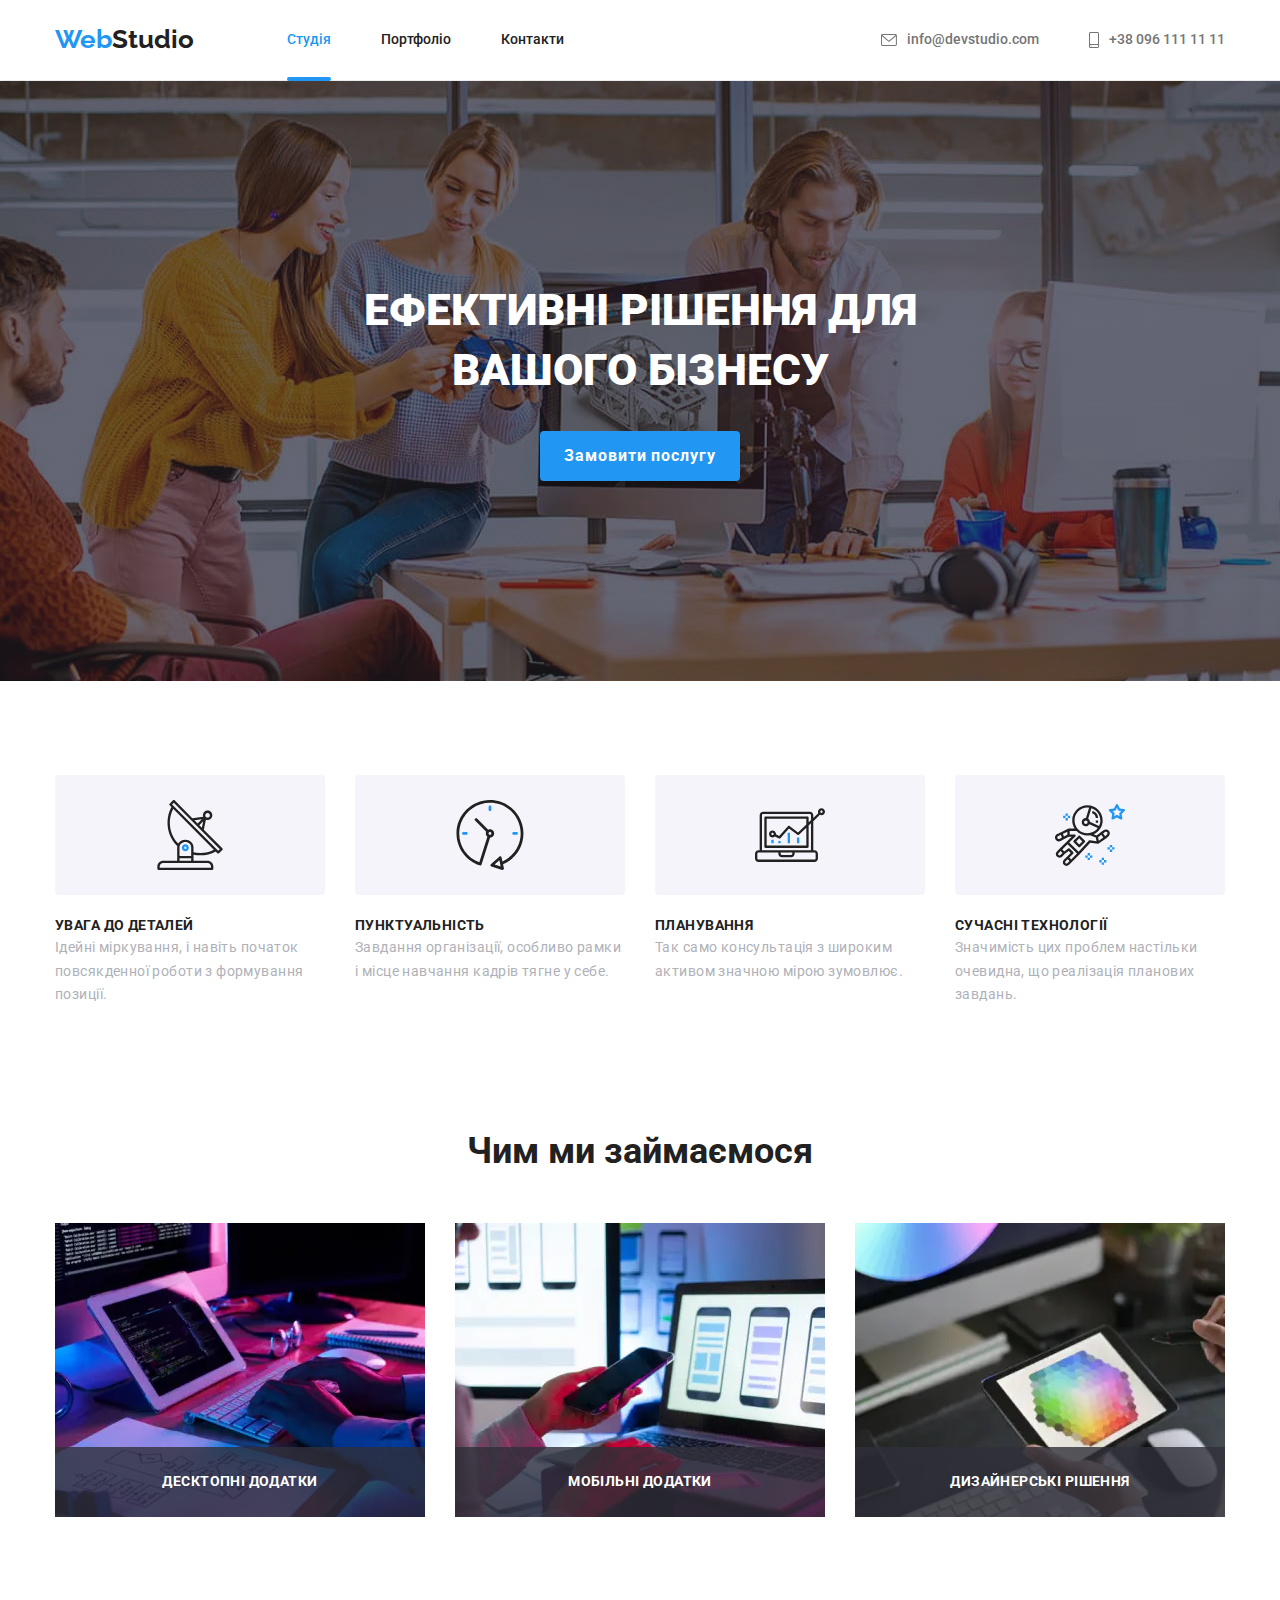
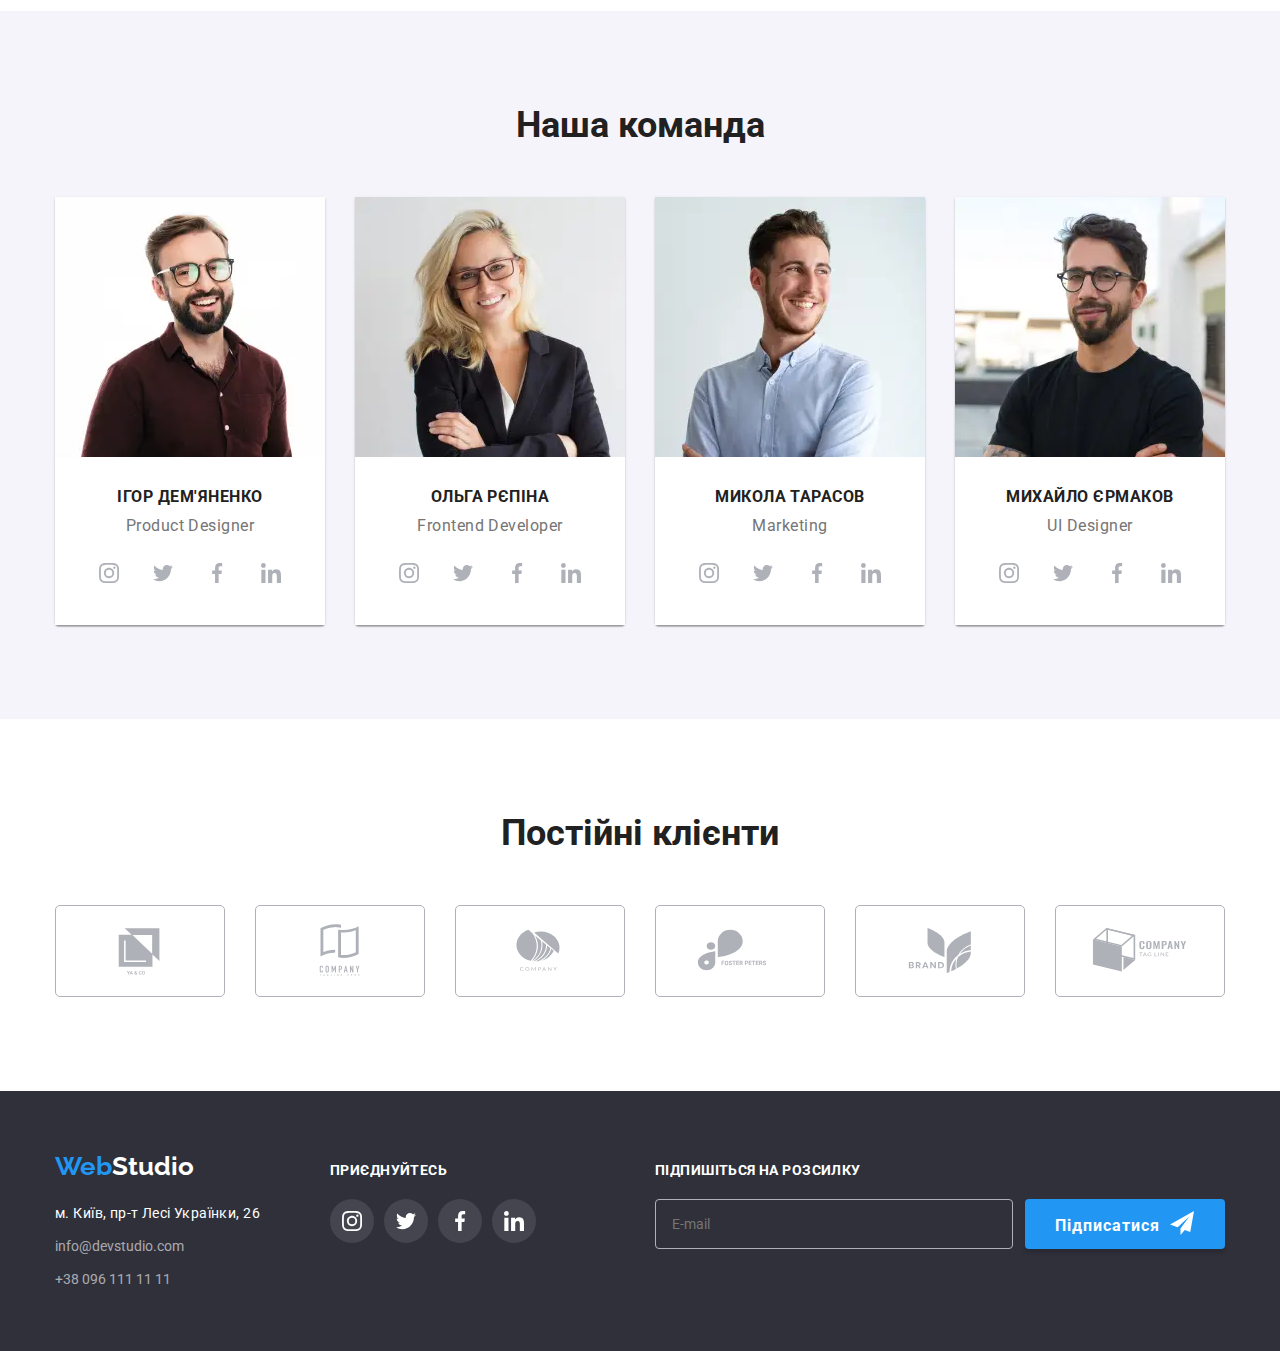
==== commit 0929f18e: "Finich" ====
--- a/index.html
+++ b/index.html
@@ -18,7 +18,7 @@
           </a>
           <button class="menu-toggle" type="button" aria-expanded="false" data-open-menu>
             <svg class="menu-toggle__icon" width="40" height="40">
-              <use href="./styles/icons/icons.svg#icon-burger-menu"></use>
+              <use href="./images/icons/icons.svg#icon-burger-menu"></use>
             </svg>
           </button>
           <ul class="navigation">
@@ -37,7 +37,7 @@
           <li>
             <a class="header__adresse header__link" href="mailto:info@devstudio.com">
               <svg class="header__icon" width="16" height="12">
-                <use href="./styles/icons/icons.svg#icon-mail"></use>
+                <use href="./images/icons/icons.svg#icon-mail"></use>
               </svg>
               info@devstudio.com
             </a>
@@ -45,7 +45,7 @@
           <li>
             <a class="header__adresse header__link" href="tel:+380961111111">
               <svg class="header__icon" width="10" height="16">
-                <use href="./styles/icons/icons.svg#icon-smartphone"></use>
+                <use href="./images/icons/icons.svg#icon-smartphone"></use>
               </svg>
               +38 096 111 11 11
             </a>
@@ -67,7 +67,7 @@
             <li class="benefist__item">
               <div class="benefist__icon">
                 <svg width="70" height="70">
-                  <use href="./styles/icons/icons.svg#icon-antenna"></use>
+                  <use href="./images/icons/icons.svg#icon-antenna"></use>
                 </svg>
               </div>
               <h3 class="feature-title">УВАГА ДО ДЕТАЛЕЙ</h3>
@@ -78,7 +78,7 @@
             <li class="benefist__item">
               <div class="benefist__icon">
                 <svg width="70" height="70">
-                  <use href="./styles/icons/icons.svg#icon-clock"></use>
+                  <use href="./images/icons/icons.svg#icon-clock"></use>
                 </svg>
               </div>
               <h3 class="feature-title">ПУНКТУАЛЬНІСТЬ</h3>
@@ -89,7 +89,7 @@
             <li class="benefist__item">
               <div class="benefist__icon">
                 <svg width="70" height="70">
-                  <use href="./styles/icons/icons.svg#icon-diagram"></use>
+                  <use href="./images/icons/icons.svg#icon-diagram"></use>
                 </svg>
               </div>
               <h3 class="feature-title">ПЛАНУВАННЯ</h3>
@@ -100,7 +100,7 @@
             <li class="benefist__item">
               <div class="benefist__icon">
                 <svg width="70" height="70">
-                  <use href="./styles/icons/icons.svg#icon-astronaut"></use>
+                  <use href="./images/icons/icons.svg#icon-astronaut"></use>
                 </svg>
               </div>
               <h3 class="feature-title">СУЧАСНІ ТЕХНОЛОГІЇ</h3>
@@ -187,6 +187,7 @@
                     ./images/mobile/produkt-designer-900.jpg  2x,
                     ./images/mobile/produkt-designer-1350.jpg 3x
                   "
+                  type="image/jpeg"
                   media="(max-width: 767px)"
                 />
                 <source
@@ -221,6 +222,7 @@
                     ./images/desktop/produkt-designer-540.jpg 2x,
                     ./images/desktop/produkt-designer-810.jpg 3x
                   "
+                  type="image/jpeg"
                   media="(min-width: 1200px)"
                 />
                 <img
@@ -237,28 +239,28 @@
                   <li>
                     <a class="team__link" href="">
                       <svg class="team__icon" width="20" height="20">
-                        <use href="./styles/icons/icons.svg#icon-instagram"></use>
-                      </svg>
-                    </a>
-                  </li>
-                  <li>
-                    <a class="team__link" href="">
-                      <svg class="team__icon" width="20" height="20">
-                        <use href="./styles/icons/icons.svg#icon-twitter"></use>
-                      </svg>
-                    </a>
-                  </li>
-                  <li>
-                    <a class="team__link" href="">
-                      <svg class="team__icon" width="20" height="20">
-                        <use href="./styles/icons/icons.svg#icon-facebook"></use>
-                      </svg>
-                    </a>
-                  </li>
-                  <li>
-                    <a class="team__link" href="">
-                      <svg class="team__icon" width="20" height="20">
-                        <use href="./styles/icons/icons.svg#icon-linkedin"></use>
+                        <use href="./images/icons/icons.svg#icon-instagram"></use>
+                      </svg>
+                    </a>
+                  </li>
+                  <li>
+                    <a class="team__link" href="">
+                      <svg class="team__icon" width="20" height="20">
+                        <use href="./images/icons/icons.svg#icon-twitter"></use>
+                      </svg>
+                    </a>
+                  </li>
+                  <li>
+                    <a class="team__link" href="">
+                      <svg class="team__icon" width="20" height="20">
+                        <use href="./images/icons/icons.svg#icon-facebook"></use>
+                      </svg>
+                    </a>
+                  </li>
+                  <li>
+                    <a class="team__link" href="">
+                      <svg class="team__icon" width="20" height="20">
+                        <use href="./images/icons/icons.svg#icon-linkedin"></use>
                       </svg>
                     </a>
                   </li>
@@ -283,6 +285,7 @@
                     ./images/mobile/front-dev-900.jpg  2x,
                     ./images/mobile/front-dev-1350.jpg 3x
                   "
+                  type="image/jpeg"
                 />
                 <source
                   media="(max-width: 1199px)"
@@ -300,6 +303,7 @@
                     ./images/tablet/front-dev-708.jpg  2x,
                     ./images/tablet/front-dev-1062.jpg 3x
                   "
+                  type="image/jpeg"
                 />
                 <source
                   media="(min-width: 1200px)"
@@ -317,6 +321,7 @@
                     ./images/desktop/front-dev-540.jpg 2x,
                     ./images/desktop/front-dev-810.jpg 3x
                   "
+                  type="image/jpeg"
                 />
                 <img
                   class="team__item-img"
@@ -331,28 +336,28 @@
                   <li>
                     <a class="team__link" href="">
                       <svg class="team__icon" width="20" height="20">
-                        <use href="./styles/icons/icons.svg#icon-instagram"></use>
-                      </svg>
-                    </a>
-                  </li>
-                  <li>
-                    <a class="team__link" href="">
-                      <svg class="team__icon" width="20" height="20">
-                        <use href="./styles/icons/icons.svg#icon-twitter"></use>
-                      </svg>
-                    </a>
-                  </li>
-                  <li>
-                    <a class="team__link" href="">
-                      <svg class="team__icon" width="20" height="20">
-                        <use href="./styles/icons/icons.svg#icon-facebook"></use>
-                      </svg>
-                    </a>
-                  </li>
-                  <li>
-                    <a class="team__link" href="">
-                      <svg class="team__icon" width="20" height="20">
-                        <use href="./styles/icons/icons.svg#icon-linkedin"></use>
+                        <use href="./images/icons/icons.svg#icon-instagram"></use>
+                      </svg>
+                    </a>
+                  </li>
+                  <li>
+                    <a class="team__link" href="">
+                      <svg class="team__icon" width="20" height="20">
+                        <use href="./images/icons/icons.svg#icon-twitter"></use>
+                      </svg>
+                    </a>
+                  </li>
+                  <li>
+                    <a class="team__link" href="">
+                      <svg class="team__icon" width="20" height="20">
+                        <use href="./images/icons/icons.svg#icon-facebook"></use>
+                      </svg>
+                    </a>
+                  </li>
+                  <li>
+                    <a class="team__link" href="">
+                      <svg class="team__icon" width="20" height="20">
+                        <use href="./images/icons/icons.svg#icon-linkedin"></use>
                       </svg>
                     </a>
                   </li>
@@ -377,6 +382,7 @@
                     ./images/mobile/marketing-900.jpg   2x,
                     ./images//mobile/marketing-1350.jpg 3x
                   "
+                  type="image/jpeg"
                 />
                 <source
                   media="(max-width: 1199px)"
@@ -394,6 +400,7 @@
                     ./images/tablet/marketing-708.jpg  2x,
                     ./images/tablet/marketing-1062.jpg 3x
                   "
+                  type="image/jpeg"
                 />
                 <source
                   media="(min-width: 1200px)"
@@ -411,6 +418,7 @@
                     ./images/desktop/marketing-540.jpg 2x,
                     ./images/desktop/marketing-810.jpg 3x
                   "
+                  type="image/jpeg"
                 />
                 <img
                   class="team__item-img"
@@ -425,28 +433,28 @@
                   <li>
                     <a class="team__link" href="">
                       <svg class="team__icon" width="20" height="20">
-                        <use href="./styles/icons/icons.svg#icon-instagram"></use>
-                      </svg>
-                    </a>
-                  </li>
-                  <li>
-                    <a class="team__link" href="">
-                      <svg class="team__icon" width="20" height="20">
-                        <use href="./styles/icons/icons.svg#icon-twitter"></use>
-                      </svg>
-                    </a>
-                  </li>
-                  <li>
-                    <a class="team__link" href="">
-                      <svg class="team__icon" width="20" height="20">
-                        <use href="./styles/icons/icons.svg#icon-facebook"></use>
-                      </svg>
-                    </a>
-                  </li>
-                  <li>
-                    <a class="team__link" href="">
-                      <svg class="team__icon" width="20" height="20">
-                        <use href="./styles/icons/icons.svg#icon-linkedin"></use>
+                        <use href="./images/icons/icons.svg#icon-instagram"></use>
+                      </svg>
+                    </a>
+                  </li>
+                  <li>
+                    <a class="team__link" href="">
+                      <svg class="team__icon" width="20" height="20">
+                        <use href="./images/icons/icons.svg#icon-twitter"></use>
+                      </svg>
+                    </a>
+                  </li>
+                  <li>
+                    <a class="team__link" href="">
+                      <svg class="team__icon" width="20" height="20">
+                        <use href="./images/icons/icons.svg#icon-facebook"></use>
+                      </svg>
+                    </a>
+                  </li>
+                  <li>
+                    <a class="team__link" href="">
+                      <svg class="team__icon" width="20" height="20">
+                        <use href="./images/icons/icons.svg#icon-linkedin"></use>
                       </svg>
                     </a>
                   </li>
@@ -471,7 +479,7 @@
                     ./images/mobile/ui-900.jpg  2x,
                     ./images/mobile/ui-1350.jpg 3x
                   "
-                  type="image/jpg"
+                  type="image/jpeg"
                 />
                 <source
                   media="(max-width: 1199px)"
@@ -489,7 +497,7 @@
                     ./images/tablet/ui-708.jpg  2x,
                     ./images/tablet/ui-1062.jpg 3x
                   "
-                  type="image/jpg"
+                  type="image/jpeg"
                 />
                 <source
                   media="(min-width: 1200px)"
@@ -507,7 +515,7 @@
                     ./images/desktop/ui-540.jpg 2x,
                     ./images/desktop/ui-810.jpg 3x
                   "
-                  type="image/jpg"
+                  type="image/jpeg"
                 />
                 <img class="team__item-img" src="./images/desktop/ui-270.jpg" alt="Дизайнер" />
               </picture>
@@ -518,28 +526,28 @@
                   <li>
                     <a class="team__link" href="">
                       <svg class="team__icon" width="20" height="20">
-                        <use href="./styles/icons/icons.svg#icon-instagram"></use>
-                      </svg>
-                    </a>
-                  </li>
-                  <li>
-                    <a class="team__link" href="">
-                      <svg class="team__icon" width="20" height="20">
-                        <use href="./styles/icons/icons.svg#icon-twitter"></use>
-                      </svg>
-                    </a>
-                  </li>
-                  <li>
-                    <a class="team__link" href="">
-                      <svg class="team__icon" width="20" height="20">
-                        <use href="./styles/icons/icons.svg#icon-facebook"></use>
-                      </svg>
-                    </a>
-                  </li>
-                  <li>
-                    <a class="team__link" href="">
-                      <svg class="team__icon" width="20" height="20">
-                        <use href="./styles/icons/icons.svg#icon-linkedin"></use>
+                        <use href="./images/icons/icons.svg#icon-instagram"></use>
+                      </svg>
+                    </a>
+                  </li>
+                  <li>
+                    <a class="team__link" href="">
+                      <svg class="team__icon" width="20" height="20">
+                        <use href="./images/icons/icons.svg#icon-twitter"></use>
+                      </svg>
+                    </a>
+                  </li>
+                  <li>
+                    <a class="team__link" href="">
+                      <svg class="team__icon" width="20" height="20">
+                        <use href="./images/icons/icons.svg#icon-facebook"></use>
+                      </svg>
+                    </a>
+                  </li>
+                  <li>
+                    <a class="team__link" href="">
+                      <svg class="team__icon" width="20" height="20">
+                        <use href="./images/icons/icons.svg#icon-linkedin"></use>
                       </svg>
                     </a>
                   </li>
@@ -556,42 +564,42 @@
             <li class="coopertion__item">
               <a class="coopertion__link" href="">
                 <svg class="coopertion__icon" width="106" height="60">
-                  <use href="./styles/icons/icons.svg#icon-Logo"></use>
+                  <use href="./images/icons/icons.svg#icon-Logo"></use>
                 </svg>
               </a>
             </li>
             <li class="coopertion__item">
               <a class="coopertion__link" href="">
                 <svg class="coopertion__icon" width="106" height="60">
-                  <use href="./styles/icons/icons.svg#icon-Logo-one"></use>
+                  <use href="./images/icons/icons.svg#icon-Logo-one"></use>
                 </svg>
               </a>
             </li>
             <li class="coopertion__item">
               <a class="coopertion__link" href="">
                 <svg class="coopertion__icon" width="106" height="60">
-                  <use href="./styles/icons/icons.svg#icon-Logo-two"></use>
+                  <use href="./images/icons/icons.svg#icon-Logo-two"></use>
                 </svg>
               </a>
             </li>
             <li class="coopertion__item">
               <a class="coopertion__link" href="">
                 <svg class="coopertion__icon" width="106" height="60">
-                  <use href="./styles/icons/icons.svg#icon-Logo-three"></use>
+                  <use href="./images/icons/icons.svg#icon-Logo-three"></use>
                 </svg>
               </a>
             </li>
             <li class="coopertion__item">
               <a class="coopertion__link" href="">
                 <svg class="coopertion__icon" width="106" height="60">
-                  <use href="./styles/icons/icons.svg#icon-Logo-four"></use>
+                  <use href="./images/icons/icons.svg#icon-Logo-four"></use>
                 </svg>
               </a>
             </li>
             <li class="coopertion__item">
               <a class="coopertion__link" href="">
                 <svg class="coopertion__icon" width="106" height="60">
-                  <use href="./styles/icons/icons.svg#icon-Logo-five"></use>
+                  <use href="./images/icons/icons.svg#icon-Logo-five"></use>
                 </svg>
               </a>
             </li>
@@ -633,28 +641,28 @@
             <li>
               <a class="footer__link" href="">
                 <svg class="footer__icon" width="20" height="20">
-                  <use href="./styles/icons/icons.svg#icon-instagram"></use>
+                  <use href="./images/icons/icons.svg#icon-instagram"></use>
                 </svg>
               </a>
             </li>
             <li>
               <a class="footer__link" href="">
                 <svg class="footer__icon" width="20" height="20">
-                  <use href="./styles/icons/icons.svg#icon-twitter"></use>
+                  <use href="./images/icons/icons.svg#icon-twitter"></use>
                 </svg>
               </a>
             </li>
             <li>
               <a class="footer__link" href="">
                 <svg class="footer__icon" width="20" height="20">
-                  <use href="./styles/icons/icons.svg#icon-facebook"></use>
+                  <use href="./images/icons/icons.svg#icon-facebook"></use>
                 </svg>
               </a>
             </li>
             <li>
               <a class="footer__link" href="">
                 <svg class="footer__icon" width="20" height="20">
-                  <use href="./styles/icons/icons.svg#icon-linkedin"></use>
+                  <use href="./images/icons/icons.svg#icon-linkedin"></use>
                 </svg>
               </a>
             </li>
@@ -675,7 +683,7 @@
           <button class="button subscribe-form__button" type="submit">
             Підписатися
             <svg class="subscribe-form__icon" width="24" height="24">
-              <use href="./styles/icons/icons.svg#icon-modalka-send"></use>
+              <use href="./images/icons/icons.svg#icon-modalka-send"></use>
             </svg>
           </button>
         </form>
@@ -685,7 +693,7 @@
       <div class="backdrop__modal">
         <button class="backdrop__button" type="button" data-modal-close>
           <svg width="18" height="18">
-            <use href="./styles/icons/icons.svg#icon-invis-btn"></use>
+            <use href="./images/icons/icons.svg#icon-invis-btn"></use>
           </svg>
         </button>
         <form action="a" lang="uk">
@@ -701,7 +709,7 @@
               placeholder=" "
             />
             <svg class="backdrop__icon" width="18" height="18">
-              <use href="./styles/icons/icons.svg#icon-modalka-person"></use>
+              <use href="./images/icons/icons.svg#icon-modalka-person"></use>
             </svg>
           </div>
           <label class="backdrop__label" for="user_tel"> Телефон </label>
@@ -716,7 +724,7 @@
               placeholder=" "
             />
             <svg class="backdrop__icon" width="18" height="18">
-              <use href="./styles/icons/icons.svg#icon-modalka-phon"></use>
+              <use href="./images/icons/icons.svg#icon-modalka-phon"></use>
             </svg>
           </div>
           <label class="backdrop__label" for="user_email"> Пошта </label>
@@ -730,7 +738,7 @@
               placeholder=" "
             />
             <svg class="backdrop__icon" width="18" height="18">
-              <use href="./styles/icons/icons.svg#icon-modalka-email"></use>
+              <use href="./images/icons/icons.svg#icon-modalka-email"></use>
             </svg>
           </div>
           <label class="backdrop__label" for="comment"> Коментар </label>
@@ -740,22 +748,20 @@
             id="comment"
             placeholder="Введіть текст"
           ></textarea>
-          <div class="backdrop__checkbox">
+
+          <div class="backdrop__checkbox-field">
             <input
-              class="backdrop__checkbox-input visually-hidden"
+              id="checkbox-input"
+              class="backdrop__checkbox-input"
               type="checkbox"
-              name="checkbox"
-              id="checkbox"
+              name="terms-checkbox"
             />
-            <div class="backdrop__checkbox-control">
-              <svg class="backdrop__checkbox-check" width="16" height="15">
-                <use href="./styles/icons/icons.svg#icon-icon-check"></use>
-              </svg>
-            </div>
-            <label class="backdrop__checkbox-label" for="checkbox"
-              >Погоджуюся з розсилкою та приймаю <a href="#"> Умови договору </a></label
-            >
+            <label for="checkbox-input" class="backdrop__checkbox-label">
+              Погоджуюся з розсилкою та приймаю
+              <a href="#" class="backdrop__terms-link">Умови договору</a>
+            </label>
           </div>
+
           <button class="button backdrop__submit-button" type="submit">Відправити</button>
         </form>
       </div>
@@ -765,7 +771,7 @@
         <div class="mobile-menu">
           <button class="mobile-menu__btn-close" type="button" data-close-menu>
             <svg class="mobile-menu__icon" width="18.67" height="18.67">
-              <use href="./styles/icons/icons.svg#icon-invis-btn"></use>
+              <use href="./images/icons/icons.svg#icon-invis-btn"></use>
             </svg>
           </button>
           <nav class="mobile-menu__navigation">
@@ -781,24 +787,35 @@
               </li>
             </ul>
           </nav>
-          <a class="mobile-menu__contacts-link-tel" href="tel:+380961111111"> +38 096 111 11 11 </a>
-          <a class="mobile-menu__contacts-link-email" href="mailto:info@devstudio.com">
-            info@devstudio.com
-          </a>
-          <ul class="mobile-menu__socials">
-            <li>
-              <a class="mobile-menu__socials-link" href="#">Instagram</a>
-            </li>
-            <li>
-              <a class="mobile-menu__socials-link" href="#">Twitter</a>
-            </li>
-            <li>
-              <a class="mobile-menu__socials-link" href="#">Facebook</a>
-            </li>
-            <li>
-              <a class="mobile-menu__socials-link" href="#">LinkedIn</a>
-            </li>
-          </ul>
+          <div class="mobile-menu__contacts">
+            <ul class="mobile-menu__contacts-list">
+              <li>
+                <a class="mobile-menu__contacts-link-tel" href="tel:+380961111111">
+                  +38 096 111 11 11
+                </a>
+              </li>
+              <li>
+                <a class="mobile-menu__contacts-link-email" href="mailto:info@devstudio.com">
+                  info@devstudio.com
+                </a>
+              </li>
+            </ul>
+
+            <ul class="mobile-menu__socials">
+              <li>
+                <a class="mobile-menu__socials-link menu-social__line" href="#">Instagram</a>
+              </li>
+              <li>
+                <a class="mobile-menu__socials-link menu-social__line" href="#">Twitter</a>
+              </li>
+              <li>
+                <a class="mobile-menu__socials-link menu-social__line" href="#">Facebook</a>
+              </li>
+              <li>
+                <a class="mobile-menu__socials-link menu-social__line" href="#">LinkedIn</a>
+              </li>
+            </ul>
+          </div>
         </div>
       </div>
     </div>
--- a/css/main.min.css
+++ b/css/main.min.css
@@ -1 +1 @@
-@import"https://fonts.googleapis.com/css2?family=Raleway:wght@700&family=Roboto:wght@400;500;700;900&display=swap";:root{--color-primary: #212121;--color-background: #2f303a;--color-secondary: #757575;--color-white-color: #ffffff;--color-thirdary: #2196f3;--color-button-hover: #188ce8;--color-light-gray: #f5f4fa;--color-icon: #afb1b8;--color-shadow-card: 0px 1px 1px rgba(0, 0, 0, 0.12), 0px 4px 4px rgba(0, 0, 0, 0.06), 1px 4px 6px rgba(0, 0, 0, 0.16);--color-box-shadow: 0px 1px 3px rgba(0, 0, 0, 0.12), 0px 1px 1px rgba(0, 0, 0, 0.14), 0px 2px 1px rgba(0, 0, 0, 0.2);--color-hover-animation: 250ms cubic-bezier(0.4, 0, 0.2, 1);--hero-overlay: linear-gradient(to left, rgba(47, 48, 58, 0.4), rgba(47, 48, 58, 0.4));--font-roboto: "Roboto", sans-serif;--font-raleway: "Raleway"}/*! modern-normalize v1.1.0 | MIT License | https://github.com/sindresorhus/modern-normalize */*,::before,::after{-webkit-box-sizing:border-box;box-sizing:border-box;padding:0;margin:0}html{-moz-tab-size:4;-o-tab-size:4;tab-size:4}html{line-height:1.15;-webkit-text-size-adjust:100%}body{margin:0}body{font-family:system-ui,-apple-system,"Segoe UI",Roboto,Helvetica,Arial,sans-serif,"Apple Color Emoji","Segoe UI Emoji"}hr{height:0;color:inherit}abbr[title]{-webkit-text-decoration:underline dotted;text-decoration:underline dotted}b,strong{font-weight:bolder}code,kbd,samp,pre{font-family:ui-monospace,SFMono-Regular,Consolas,"Liberation Mono",Menlo,monospace;font-size:1em}small{font-size:80%}sub,sup{font-size:75%;line-height:0;position:relative;vertical-align:baseline}sub{bottom:-0.25em}sup{top:-0.5em}table{text-indent:0;border-color:inherit}button,input,optgroup,select,textarea{font-family:inherit;font-size:100%;line-height:1.15;margin:0}button,select{text-transform:none}button,[type=button],[type=reset],[type=submit]{-webkit-appearance:button}::-moz-focus-inner{border-style:none;padding:0}:-moz-focusring{outline:1px dotted ButtonText}:-moz-ui-invalid{box-shadow:none}legend{padding:0}progress{vertical-align:baseline}::-webkit-inner-spin-button,::-webkit-outer-spin-button{height:auto}[type=search]{-webkit-appearance:textfield;outline-offset:-2px}::-webkit-search-decoration{-webkit-appearance:none}::-webkit-file-upload-button{-webkit-appearance:button;font:inherit}summary{display:list-item}body{font-size:16px;line-height:1.7;font-family:var(--font-roboto);color:var(--color-primary);background-color:var(--color-white-color)}body.lock{overflow:hidden}img{display:block;max-width:100%;height:auto}ul{list-style:none}.visually-hidden{position:absolute;white-space:nowrap;width:1px;height:1px;overflow:hidden;border:0;padding:0;clip:rect(0 0 0 0);-webkit-clip-path:inset(50%);clip-path:inset(50%);margin:-1px}.feature-title{font-weight:700;font-size:14px;line-height:1.1px;letter-spacing:.03em;text-transform:uppercase;margin-bottom:10px;color:var(--color-primary)}@media screen and (max-width: 768px){.feature-title{text-align:center}}.container{padding:0 15px}@media screen and (min-width: 480px){.container{max-width:480px;margin:0 auto}}@media screen and (min-width: 768px){.container{max-width:768px}}@media screen and (min-width: 1200px){.container{max-width:1200px}}.activity{padding-bottom:94px}@media screen and (max-width: 1200px){.activity{display:none}}.activity__container{text-align:center}.activity__thumb{position:absolute;top:224px;left:0px;width:100%;height:70px;background:rgba(47,48,58,.8);overflow:hidden}.activity__tumb-text{margin:27px;font-weight:700;font-size:14px;line-height:1.1;text-align:center;letter-spacing:.03em;text-transform:uppercase;color:var(--color-white-color)}.activity__container{text-align:center}.activity__list{display:-webkit-box;display:-ms-flexbox;display:flex}.activity__list .activity__item{position:relative;margin-right:30px}.activity__item:nth-child(3n){margin-right:0px}.activity__subtitle{text-align:center;margin-top:0px;margin-bottom:30px;color:var(--color-primary);font-style:normal;font-weight:700;font-size:28px;line-height:1.2}@media screen and (min-width: 1200px){.activity__subtitle{margin-bottom:50px}}@media screen and (min-width: 1200px){.activity__subtitle{font-size:36px;line-height:1.16}}.navigation{display:none;margin-left:93px;gap:50px}@media screen and (min-width: 768px){.navigation{display:-webkit-box;display:-ms-flexbox;display:flex}}.navigation__link{padding:32px 0}.navigation__link.current{position:relative;color:var(--color-thirdary);outline:none}.navigation__link.current::after{content:"";position:absolute;display:block;left:0;bottom:-1px;width:100%;height:4px;border-radius:2px;background-color:var(--color-thirdary)}.backdrop{position:fixed;top:0;left:0;z-index:1;width:100%;height:100%;background:rgba(0,0,0,.2);-webkit-transition:opacity var(--color-hover-animation),visibility var(--color-hover-animation);transition:opacity var(--color-hover-animation),visibility var(--color-hover-animation);-webkit-box-pack:justify;-ms-flex-pack:justify;justify-content:space-between}.backdrop__modal{position:absolute;padding:40px;top:50%;left:50%;-webkit-transform:translate(-50%, -50%);transform:translate(-50%, -50%);background-color:var(--color-white-color);-webkit-box-shadow:var(--color-box-shadow);box-shadow:var(--color-box-shadow);border-radius:4px}@media screen and (max-width: 450px){.backdrop__modal{width:100%}}@media screen and (min-width: 1200px){.backdrop__modal{position:absolute;padding:40px;top:50%;left:50%;width:528px;-webkit-transform:translate(-50%, -50%);transform:translate(-50%, -50%);background-color:var(--color-white-color);-webkit-box-shadow:var(--color-box-shadow);box-shadow:var(--color-box-shadow);border-radius:4px}}.backdrop__textarea{position:relative;width:100%;height:120px;padding:12px;border:1px solid var(--color-icon);color:var(--color-primary);border-radius:4px;outline:none;resize:none;-webkit-transition:border-color var(--color-hover-animation);transition:border-color var(--color-hover-animation);margin-bottom:20px}.backdrop__textarea:focus,.backdrop__textarea:hover{border-color:var(--color-thirdary)}.backdrop__textarea::-webkit-input-placeholder{font-size:px;line-height:1.25;letter-spacing:.03em;color:var(--color-icon)}.backdrop__textarea::-moz-placeholder{font-size:px;line-height:1.25;letter-spacing:.03em;color:var(--color-icon)}.backdrop__textarea:-ms-input-placeholder{font-size:px;line-height:1.25;letter-spacing:.03em;color:var(--color-icon)}.backdrop__textarea::-ms-input-placeholder{font-size:px;line-height:1.25;letter-spacing:.03em;color:var(--color-icon)}.backdrop__textarea::placeholder{font-size:px;line-height:1.25;letter-spacing:.03em;color:var(--color-icon)}.backdrop__button{position:absolute;top:8px;right:8px;display:-webkit-box;display:-ms-flexbox;display:flex;-webkit-box-align:center;-ms-flex-align:center;align-items:center;-webkit-box-pack:center;-ms-flex-pack:center;justify-content:center;width:30px;height:30px;cursor:pointer;border-radius:50%;border:1px solid rgba(0,0,0,.1);background-color:var(--color-white-color);-webkit-transition:color var(--color-hover-animation),fill var(--color-hover-animation),-webkit-box-shadow var(--color-hover-animation);transition:color var(--color-hover-animation),fill var(--color-hover-animation),-webkit-box-shadow var(--color-hover-animation);transition:color var(--color-hover-animation),box-shadow var(--color-hover-animation),fill var(--color-hover-animation);transition:color var(--color-hover-animation),box-shadow var(--color-hover-animation),fill var(--color-hover-animation),-webkit-box-shadow var(--color-hover-animation)}.backdrop__button:hover,.backdrop__button:focus{fill:var(--color-button-hover)}.backdrop__input{width:100%;padding:12px 12px 12px 42px;border:1px solid var(--color-icon);border-radius:4px;outline:none;color:var(--color-primary);-webkit-transition:border-color var(--color-hover-animation);transition:border-color var(--color-hover-animation)}.backdrop__input:focus,.backdrop__input:hover{border-color:var(--color-thirdary)}.backdrop__input:hover+.backdrop__icon{fill:var(--color-thirdary)}.backdrop__input::-webkit-input-placeholder{font-size:16px;line-height:1.25;letter-spacing:.03em;color:var(--color-primary)}.backdrop__input::-moz-placeholder{font-size:16px;line-height:1.25;letter-spacing:.03em;color:var(--color-primary)}.backdrop__input:-ms-input-placeholder{font-size:16px;line-height:1.25;letter-spacing:.03em;color:var(--color-primary)}.backdrop__input::-ms-input-placeholder{font-size:16px;line-height:1.25;letter-spacing:.03em;color:var(--color-primary)}.backdrop__input::placeholder{font-size:16px;line-height:1.25;letter-spacing:.03em;color:var(--color-primary)}.backdrop__control{position:relative;margin-bottom:10px}.backdrop__control:focus-within .backdrop__icon{fill:var(--color-thirdary)}.backdrop__checkbox-label{display:block;padding-left:38px;font-size:12px;line-height:1.16;letter-spacing:.03em;color:var(--color-secondary);margin-bottom:30px;cursor:pointer}.backdrop__checkbox-label a{color:var(--color-thirdary)}@media screen and (min-width: 1200px){.backdrop__checkbox-label{font-size:14px;line-height:1.7;letter-spacing:.03em}}.backdrop.is-hidden{visibility:hidden;opacity:0;pointer-events:none}.backdrop__form-title{display:-webkit-box;display:-ms-flexbox;display:flex;text-align:center;margin-bottom:12px;color:var(--color-primary);font-weight:700;font-size:20px;line-height:1.5;letter-spacing:.03em}@media screen and (min-width: 1200px){.backdrop__form-title{font-size:20px;line-height:1.1;letter-spacing:.03em;-webkit-box-pack:center;-ms-flex-pack:center;justify-content:center}}.backdrop .backdrop__checkbox{position:relative}.backdrop .backdrop__checkbox-control{width:16px;height:15px;position:absolute;top:50%;left:15px;-webkit-transform:translateY(-50%);transform:translateY(-50%);background-color:var(--color-white-color);border:2px solid var(--color-primary);border-radius:2px;z-index:0;-webkit-transition:border-color var(--color-hover-animation),background-color var(--color-hover-animation),fill var(--color-hover-animation);transition:border-color var(--color-hover-animation),background-color var(--color-hover-animation),fill var(--color-hover-animation)}.backdrop .backdrop__checkbox-input:hover+.backdrop__checkbox-control,.backdrop .backdrop__checkbox-input:focus+.backdrop__checkbox-control{border-color:var(--color-thirdary)}.backdrop .backdrop__checkbox-input:checked+.backdrop__checkbox-control{background-color:var(--color-thirdary)}.backdrop .backdrop__checkbox-check{display:block;position:absolute;top:50%;left:50%;-webkit-transform:translate(-50%, -50%);transform:translate(-50%, -50%);z-index:1;fill:var(--color-white-color)}.backdrop__label{display:block;font-weight:400;font-size:12px;line-height:1.1;margin-bottom:4px}.backdrop__icon{position:absolute;top:50%;left:12px;-webkit-transform:translateY(-50%);transform:translateY(-50%);fill:currentColor;-webkit-transition:fill var(--color-hover-animation);transition:fill var(--color-hover-animation)}.backdrop__submit-button{display:block;margin-left:auto;margin-right:auto}.button{width:200px;height:50px;color:var(--color-white-color);background-color:var(--color-thirdary);font-weight:700;font-size:16px;line-height:1.88;letter-spacing:.06em;border-color:rgba(0,0,0,0);text-align:center;-webkit-box-shadow:0px 4px 4px rgba(0,0,0,.15);box-shadow:0px 4px 4px rgba(0,0,0,.15);border-radius:4px;cursor:pointer;-webkit-transform:color var(--color-hover-animation),border-color var(--color-hover-animation),box-shadow var(--color-hover-animation);transform:color var(--color-hover-animation),border-color var(--color-hover-animation),box-shadow var(--color-hover-animation)}.button:hover,.button:focus{background-color:var(--color-button-hover)}.button:focus{outline:none}.coopertion{padding-top:60px;padding-bottom:60px}@media screen and (min-width: 1200px){.coopertion{padding-top:94px;padding-bottom:94px}}.coopertion__list{display:-webkit-box;display:-ms-flexbox;display:flex;-ms-flex-wrap:wrap;flex-wrap:wrap;gap:30px}.coopertion__item{-ms-flex-preferred-size:calc((100% - 30px)/2);flex-basis:calc((100% - 30px)/2)}@media screen and (min-width: 768px){.coopertion__item{-ms-flex-preferred-size:calc((100% - 60px)/3);flex-basis:calc((100% - 60px)/3)}}@media screen and (min-width: 1200px){.coopertion__item{-ms-flex-preferred-size:calc((100% - 150px)/6);flex-basis:calc((100% - 150px)/6)}}.coopertion__icon{fill:currentcolor}.coopertion__link{width:100%;height:92px;border:1px solid var(--color-icon);display:-webkit-box;display:-ms-flexbox;display:flex;-webkit-box-align:center;-ms-flex-align:center;align-items:center;-webkit-box-pack:center;-ms-flex-pack:center;justify-content:center;border-radius:5px;color:var(--color-icon);-webkit-transition:color var(--color-hover-animation),border-color var(--color-hover-animation);transition:color var(--color-hover-animation),border-color var(--color-hover-animation);outline:none}.coopertion__link:hover,.coopertion__link:focus{border-color:var(--color-thirdary);color:var(--color-thirdary)}.hero{background-color:var(--color-background);-webkit-box-align:center;-ms-flex-align:center;align-items:center;-webkit-box-pack:center;-ms-flex-pack:center;justify-content:center;text-align:center;padding:118px 0}.hero__canvas{-webkit-box-align:center;-ms-flex-align:center;align-items:center;padding:118px 0;background-image:var(--hero-overlay),url(../images/header-mobile-450.jpg);background-repeat:no-repeat;background-position:center;background-size:cover}@media screen and (min-device-pixel-ratio: 2),(-webkit-min-device-pixel-ratio: 2),(min-resolution: 192dpi),(min-resolution: 2dppx){.hero__canvas{background-image:var(--hero-overlay),url(../images/header-mobile-900.jpg)}}@media screen and (min-width: 768px){.hero__canvas{background-image:var(--hero-overlay),url(../images/header-tablet-354.jpg)}}@media screen and (min-width: 768px)and (min-device-pixel-ratio: 2),screen and (min-width: 768px)and (-webkit-min-device-pixel-ratio: 2),screen and (min-width: 768px)and (min-resolution: 192dpi),screen and (min-width: 768px)and (min-resolution: 2dppx){.hero{background-image:var(--hero-overlay),url(../images/header-tablet-708.jpg)}}@media screen and (min-width: 1200px){.hero{margin:auto;display:-webkit-box;display:-ms-flexbox;display:flex;-webkit-box-align:center;-ms-flex-align:center;align-items:center;-webkit-box-pack:center;-ms-flex-pack:center;justify-content:center;padding:200px 0;max-width:1600px;background-image:var(--hero-overlay),url(../images/header-desktop-1600.jpg);background-repeat:no-repeat;background-position:center;background-size:cover}}@media screen and (min-width: 1200px)and (min-device-pixel-ratio: 2),screen and (min-width: 1200px)and (-webkit-min-device-pixel-ratio: 2),screen and (min-width: 1200px)and (min-resolution: 192dpi),screen and (min-width: 1200px)and (min-resolution: 2dppx){.hero{background-image:var(--hero-overlay),url(../images/header-desktop-3200.jpg)}}.hero__title{color:var(--color-white-color);font-weight:900;font-size:26px;line-height:1.6;max-width:360px;margin:0 auto 30px}@media screen and (min-width: 1200px){.hero__title{font-size:44px;line-height:1.36;max-width:696px}}.logo{color:var(--color-primary);font-family:var(--font-raleway);text-decoration:none;font-weight:700;font-size:26px;line-height:1.2;font-style:normal;outline:none}.logo__slog{color:var(--color-thirdary)}.portfolio{padding-top:60px;padding-bottom:60px}@media screen and (min-width: 1200px){.portfolio{padding-top:94px;padding-bottom:94px}}.portfolio__button{color:var(--color-primary);font-style:normal;font-weight:500;font-size:16px;line-height:1.6;cursor:pointer;border:none;border-radius:4px;background-color:var(--color-light-gray);padding:6px 22px 6px 22px;-webkit-transition:color var(--color-hover-animation),background-color var(--color-hover-animation),-webkit-box-shadow var(--color-hover-animation);transition:color var(--color-hover-animation),background-color var(--color-hover-animation),-webkit-box-shadow var(--color-hover-animation);transition:color var(--color-hover-animation),box-shadow var(--color-hover-animation),background-color var(--color-hover-animation);transition:color var(--color-hover-animation),box-shadow var(--color-hover-animation),background-color var(--color-hover-animation),-webkit-box-shadow var(--color-hover-animation)}.portfolio__button:hover{background:var(--color-thirdary);color:var(--color-white-color);-webkit-box-shadow:0px 3px 1px rgba(0,0,0,.1),0px 1px 2px rgba(0,0,0,.08),0px 2px 2px rgba(0,0,0,.12);box-shadow:0px 3px 1px rgba(0,0,0,.1),0px 1px 2px rgba(0,0,0,.08),0px 2px 2px rgba(0,0,0,.12)}.portfolio__button:focus{background:var(--color-thirdary);color:var(--color-white-color)}.portfolio__list{display:-webkit-box;display:-ms-flexbox;display:flex;-ms-flex-wrap:wrap;flex-wrap:wrap;margin-bottom:40px}@media screen and (min-width: 768px){.portfolio__list{-webkit-box-align:center;-ms-flex-align:center;align-items:center;-webkit-box-pack:center;-ms-flex-pack:center;justify-content:center;margin-bottom:50px}}.portfolio__list .portfolio__item{margin-right:8px;margin-bottom:15px}.portfolio__list .portfolio__item:nth-last-child(1){margin-right:0px}.subscribe-form{display:-webkit-box;display:-ms-flexbox;display:flex;-webkit-box-pack:end;-ms-flex-pack:end;justify-content:flex-end;-webkit-box-align:end;-ms-flex-align:end;align-items:flex-end;grid-area:12px}@media screen and (max-width: 1200px){.subscribe-form{-webkit-box-orient:vertical;-webkit-box-direction:normal;-ms-flex-direction:column;flex-direction:column;gap:20px;-webkit-box-align:center;-ms-flex-align:center;align-items:center;margin-left:auto;margin-right:auto}}.subscribe-form__input{width:450px;height:50px;padding:15px 16px;border:1px solid var(--color-icon);border-radius:4px;outline:none;background:var(--color-background);color:var(--color-white-color);-webkit-transition:border-color var(--color-hover-animation);transition:border-color var(--color-hover-animation)}@media screen and (max-width: 450px){.subscribe-form__input{width:100%}}@media screen and (min-width: 1200px){.subscribe-form__input{width:358px}}.subscribe-form__icon{-webkit-box-align:center;-ms-flex-align:center;align-items:center;margin-left:10px;fill:var(--color-white-color)}.subscribe-form__button{display:-webkit-box;display:-ms-flexbox;display:flex;margin-left:12px;padding:10px 28px}.subscribe-form__input:hover,.subscribe-form__input:focus{border-color:var(--color-thirdary)}.subscribe-form__title,.footer__invitation{display:block;margin-bottom:20px;color:var(--color-white-color);font-weight:700;font-size:14px;line-height:1.14;letter-spacing:.03em;text-transform:uppercase}.team{padding-top:60px;padding-bottom:60px;-webkit-box-pack:center;-ms-flex-pack:center;justify-content:center;background:var(--color-light-gray)}@media screen and (min-width: 1200px){.team{padding:94px 0}}.team__list{display:-webkit-box;display:-ms-flexbox;display:flex;-ms-flex-wrap:wrap;flex-wrap:wrap;gap:30px}.team__item{display:inline-block;text-align:center;-webkit-box-shadow:0px 1px 3px rgba(0,0,0,.12),0px 1px 1px rgba(0,0,0,.14),0px 2px 1px rgba(0,0,0,.2);box-shadow:0px 1px 3px rgba(0,0,0,.12),0px 1px 1px rgba(0,0,0,.14),0px 2px 1px rgba(0,0,0,.2);border-radius:0px 0px 4px 4px}@media screen and (min-width: 768px){.team__item{-ms-flex-preferred-size:calc((100% - 30px)/2);flex-basis:calc((100% - 30px)/2)}}@media screen and (min-width: 1200px){.team__item{-ms-flex-preferred-size:calc((100% - 90px)/4);flex-basis:calc((100% - 90px)/4)}}.team__developer{margin-bottom:16px;font-weight:400;font-size:16px;line-height:1.2;letter-spacing:.03em;color:var(--color-secondary)}@media screen and (min-width: 1200px){.team__developer{font-size:16px;line-height:1.2}}.team__social-list{display:-webkit-box;display:-ms-flexbox;display:flex;-webkit-box-pack:center;-ms-flex-pack:center;justify-content:center;gap:10px}.team__employee{background-color:var(--color-white-color);padding:30px 20px}.team__name{margin-bottom:10px;font-size:16px;line-height:1.2;letter-spacing:.03em}@media screen and (min-width: 1200px){.team__name{font-size:16px;line-height:1.2}}.team__link{width:44px;height:44px;display:-webkit-box;display:-ms-flexbox;display:flex;-webkit-box-align:center;-ms-flex-align:center;align-items:center;-webkit-box-pack:center;-ms-flex-pack:center;justify-content:center;border-radius:50%;-webkit-transition:background-color var(--color-hover-animation);transition:background-color var(--color-hover-animation);outline:none}.team__link:hover .team__icon,.team__link:focus .team__icon{fill:var(--color-white-color)}.team__link .team__icon{fill:var(--color-icon);-webkit-transition:fill var(--color-hover-animation);transition:fill var(--color-hover-animation)}.team__link:hover{background-color:var(--color-thirdary);color:var(--color-white-color)}.team__link:focus{background-color:var(--color-thirdary)}.mobile__backdrop{visibility:hidden;pointer-events:none;position:fixed;top:0;left:0;z-index:999;width:100vw;height:100vh;background:rgba(0,0,0,.2);-webkit-transition:opacity var(--color-hover-animation),visibility var(--color-hover-animation);transition:opacity var(--color-hover-animation),visibility var(--color-hover-animation)}.mobile__backdrop.is-open{visibility:visible;pointer-events:all}.mobile__backdrop.is-open .mobile__modal{-webkit-transform:translateX(0);transform:translateX(0)}@media screen and (min-width: 1200px){.mobile__backdrop{display:none}}.mobile__modal{position:absolute;top:0;left:0;padding:48px 40px;height:100%;width:100%;-webkit-transform:translate(100%);transform:translate(100%);z-index:999;background-color:var(--color-white-color);-webkit-box-shadow:0px 1px 3px rgba(0,0,0,.12),0px 1px 1px rgba(0,0,0,.14),0px 2px 1px rgba(0,0,0,.2);box-shadow:0px 1px 3px rgba(0,0,0,.12),0px 1px 1px rgba(0,0,0,.14),0px 2px 1px rgba(0,0,0,.2);-webkit-transition:-webkit-transform var(--color-hover-animation);transition:-webkit-transform var(--color-hover-animation);transition:transform var(--color-hover-animation);transition:transform var(--color-hover-animation), -webkit-transform var(--color-hover-animation);overflow-y:auto}.mobile-menu .mobile-menu__btn-close{position:absolute;top:10px;right:15px;display:-webkit-box;display:-ms-flexbox;display:flex;-webkit-box-align:center;-ms-flex-align:center;align-items:center;-webkit-box-pack:center;-ms-flex-pack:center;justify-content:center}.mobile-menu__icon{width:40px;height:40px}.mobile-menu__btn-close{position:absolute;top:10px;right:15px;border:none;background-color:var(--color-white-color);color:var(--color-thirdary);-webkit-transition:fill var(--color-hover-animation);transition:fill var(--color-hover-animation)}.mobile-menu__btn-close:hover,.mobile-menu__btn-close:focus{fill:var(--color-thirdary)}.mobile-menu__navigation{margin-bottom:306px}.mobile-menu .mobile-menu__link{display:block;padding-bottom:32px;font-weight:500;font-size:40px;line-height:47px;letter-spacing:.02em;text-decoration:none;color:var(--color-primary)}.mobile-menu .mobile-menu__link--current{color:var(--color-thirdary)}.mobile-menu__contacts-link-tel{display:block;margin-bottom:32px;font-weight:500;font-size:34px;line-height:1.2;letter-spacing:.02em;text-decoration:none;color:var(--color-thirdary)}.mobile-menu__contacts-link-email{display:block;margin-bottom:64px;font-weight:500;font-size:24px;line-height:1.16;letter-spacing:.02em;text-decoration:none;color:var(--color-secondary)}.mobile-menu__contacts-link-email{display:block;margin-bottom:64px;font-weight:500;font-size:24px;line-height:1.16;letter-spacing:.02em;text-decoration:none;color:var(--color-secondary)}.mobile-menu__contacts-link-email{display:block;margin-bottom:64px;font-weight:500;font-size:24px;line-height:1.16;letter-spacing:.02em;text-decoration:none;color:var(--color-secondary)}.mobile-menu .mobile-menu__socials{display:-webkit-box;display:-ms-flexbox;display:flex;-webkit-box-align:center;-ms-flex-align:center;align-items:center;-ms-flex-wrap:wrap;flex-wrap:wrap;gap:10px}.mobile-menu .mobile-menu__socials-link{font-weight:500;font-size:18px;line-height:1.22;letter-spacing:.02em;text-decoration:none;color:var(--color-thirdary);padding-right:10px;border-right:1px solid rgba(33,33,33,.2);-webkit-transform:rotate(90deg);transform:rotate(90deg)}.mobile-menu .mobile-menu__socials:nth-last-child(1){border-right:none}.header{border-bottom:1px solid #ececec}@media screen and (max-width: 768px){.header{padding:15px 0}}.header__link,.navigation__link{display:-webkit-inline-box;display:-ms-inline-flexbox;display:inline-flex;-webkit-box-align:center;-ms-flex-align:center;align-items:center;color:var(--color-primary);text-decoration:none;font-weight:500;font-size:14px;line-height:1.1;outline:none;-webkit-transition:color var(--color-hover-animation);transition:color var(--color-hover-animation)}.header__link:hover,.navigation__link:hover,.header__link:focus,.navigation__link:focus{color:var(--color-thirdary)}@media screen and (min-width: 1200px){.header__link,.navigation__link{padding:32px 0}}.header__adresse{display:-webkit-box;display:-ms-flexbox;display:flex;-webkit-box-align:center;-ms-flex-align:center;align-items:center;color:var(--color-secondary);text-decoration:none;font-style:normal;font-weight:500;font-size:14px;line-height:1.1}.header__adresse:hover,.header__adresse:focus{color:var(--color-thirdary)}.header__adresse:hover .header__icon{fill:var(--color-thirdary);-webkit-transition:fill var(--color-hover-animation);transition:fill var(--color-hover-animation)}.header__nav{display:-webkit-box;display:-ms-flexbox;display:flex;-webkit-box-align:center;-ms-flex-align:center;align-items:center}@media screen and (max-width: 768px){.header__nav{width:100%}}.header__contact-list{display:none;margin-left:auto;gap:50px}@media screen and (min-width: 768px){.header__contact-list{display:-webkit-box;display:-ms-flexbox;display:flex}}@media screen and (min-width: 768px)and (max-width: 1200px){.header__contact-list{-webkit-box-orient:vertical;-webkit-box-direction:normal;-ms-flex-direction:column;flex-direction:column;gap:10px}}.header__icon{fill:currentColor;margin-right:10px}.menu-toggle{display:-webkit-inline-box;display:-ms-inline-flexbox;display:inline-flex;-webkit-box-align:center;-ms-flex-align:center;align-items:center;-webkit-box-pack:center;-ms-flex-pack:center;justify-content:center;margin-left:auto;width:40px;height:40px;border:none;background-color:var(--color-white-color);-webkit-transition:fill var(--color-hover-animation);transition:fill var(--color-hover-animation)}@media screen and (min-width: 768px){.menu-toggle{display:none}}.menu-toggle:hover,.menu-toggle:focus{fill:var(--color-thirdary)}.benefist{padding-top:60px}@media screen and (min-width: 1200px){.benefist{padding-top:94px;padding-bottom:94px}}.benefist__icon{display:-webkit-box;display:-ms-flexbox;display:flex;-webkit-box-align:center;-ms-flex-align:center;align-items:center;-webkit-box-pack:center;-ms-flex-pack:center;justify-content:center;height:120px;margin-bottom:30px;background-color:var(--color-light-gray);border-radius:4px}@media screen and (min-width: 768px){.benefist__list{display:-webkit-box;display:-ms-flexbox;display:flex;-ms-flex-wrap:wrap;flex-wrap:wrap;-webkit-box-pack:center;-ms-flex-pack:center;justify-content:center;gap:30px}}@media screen and (min-width: 768px){.benefist__item{-ms-flex-preferred-size:calc((100% - 60px)/2);flex-basis:calc((100% - 60px)/2)}}@media screen and (min-width: 1200px){.benefist__item{-ms-flex-preferred-size:calc((100% - 90px)/4);flex-basis:calc((100% - 90px)/4)}}@media screen and (max-width: 767.98px){.benefist__item:not(:last-child){margin-bottom:30px}}.benefist__list .benefist__item{width:100%}.benefist__paragraph{font-size:14px;line-height:1.7;letter-spacing:.03em;color:var(--color-icon);margin-bottom:30px}.footer{padding-top:60px;padding-bottom:60px;background-color:var(--color-background);font-weight:400;font-size:14px;line-height:1.7}@media screen and (min-width: 768px)and (max-width: 1200px){.footer__addresse-position{margin-left:76px}}@media screen and (min-width: 768px)and (max-width: 1200px){.footer__social-position{margin-right:89px}}.footer__position{display:block;-webkit-box-orient:vertical;-webkit-box-direction:normal;-ms-flex-direction:column;flex-direction:column;gap:60px;-webkit-box-align:center;-ms-flex-align:center;align-items:center}@media screen and (min-width: 768px){.footer__position{display:-webkit-box;display:-ms-flexbox;display:flex;-webkit-box-orient:horizontal;-webkit-box-direction:normal;-ms-flex-direction:row;flex-direction:row;-ms-flex-wrap:wrap;flex-wrap:wrap;-webkit-box-align:baseline;-ms-flex-align:baseline;align-items:baseline;-webkit-box-pack:justify;-ms-flex-pack:justify;justify-content:space-between}}@media screen and (max-width: 1200px){.footer__position{text-align:center}}@media screen and (min-width: 1200px){.footer__position{display:-webkit-box;display:-ms-flexbox;display:flex;-webkit-box-align:baseline;-ms-flex-align:baseline;align-items:baseline;-webkit-box-pack:justify;-ms-flex-pack:justify;justify-content:space-between}}.footer__logo{display:block;margin-bottom:20px;color:var(--color-white-color)}.footer__slogo{color:var(--color-thirdary)}.footer__adresse-link{color:rgba(255,255,255,.6);text-decoration:none;font-style:normal;font-weight:400;font-size:14px;line-height:1.1;-webkit-transition:color var(--color-hover-animation);transition:color var(--color-hover-animation);outline:none}.footer__adresse-link:hover,.footer__adresse-link:focus{color:var(--color-thirdary)}.footer__adresse-list{margin-bottom:60px}.footer__adresse-list .footer__adresse-item{margin-bottom:9px}.footer__adresse-item:nth-last-child(-n+1){margin-bottom:0px}.footer__location-link{color:var(--color-white-color);text-decoration:none;font-style:normal;font-weight:400;font-size:14px;line-height:1.7;outline:none;letter-spacing:.03em}.footer__social-list{display:-webkit-box;display:-ms-flexbox;display:flex;-webkit-box-pack:center;-ms-flex-pack:center;justify-content:center;gap:10px}.footer__link{width:44px;height:44px;display:-webkit-box;display:-ms-flexbox;display:flex;-webkit-box-align:center;-ms-flex-align:center;align-items:center;-webkit-box-pack:center;-ms-flex-pack:center;justify-content:center;border-radius:50%;background-color:rgba(255,255,255,.1);-webkit-transition:background-color var(--color-hover-animation);transition:background-color var(--color-hover-animation);outline:none}.footer__link:hover,.footer__link:focus{background-color:var(--color-thirdary)}.footer__link:hover .net-icon,.footer__link:focus .net-icon{fill:var(--color-white-color)}.footer__icon{fill:var(--color-white-color)}.card-set{display:-webkit-box;display:-ms-flexbox;display:flex;-ms-flex-wrap:wrap;flex-wrap:wrap}@media screen and (max-width: 767px){.card-set{-webkit-box-pack:center;-ms-flex-pack:center;justify-content:center}}.card-set__item{width:370px;margin-bottom:30px}@media screen and (min-width: 768px){.card-set__item{-ms-flex-preferred-size:calc((100% - 30px)/2);flex-basis:calc((100% - 30px)/2);margin-right:30px}}@media screen and (min-width: 768px){.card-set__item__item:nth-child(2n){margin-right:0px}}@media screen and (min-width: 1200px){.card-set__item{-ms-flex-preferred-size:calc((100% - 60px)/3);flex-basis:calc((100% - 60px)/3)}}@media screen and (min-width: 1200px){.card-set__item:nth-child(3n){margin-right:0px}}.card-set__item:nth-last-child(-n+3){margin-bottom:0px}.card-set__meta{padding:20px 24px 20px 24px;border:1px solid #eee;border-top:0px}.card-set__overlay{position:relative;overflow:hidden}.card-set__text{position:absolute;top:0;left:0;height:100%;width:100%;padding:63px 24px;font-size:18px;line-height:1.55;letter-spacing:.03em;color:var(--color-white-color);background:rgba(33,150,243,.9);-webkit-transform:translateY(101%);transform:translateY(101%);-webkit-transition:-webkit-transform var(--color-hover-animation),-webkit-transition-duration var(--color-hover-animation);transition:-webkit-transform var(--color-hover-animation),-webkit-transition-duration var(--color-hover-animation);transition:transform var(--color-hover-animation),transition-duration var(--color-hover-animation);transition:transform var(--color-hover-animation),transition-duration var(--color-hover-animation),-webkit-transform var(--color-hover-animation),-webkit-transition-duration var(--color-hover-animation)}@media screen and (min-width: 768px){.card-set__text{padding:49px 24px 77px 24px}}@media screen and (min-width: 1200px){.card-set__text{padding:63px 24px}}.card-set__item:hover .card-set__text{-webkit-transform:translatey(0);transform:translatey(0);opacity:1}.card-set__link{display:block;overflow:hidden;-webkit-transition:-webkit-box-shadow var(--color-hover-animation);transition:-webkit-box-shadow var(--color-hover-animation);transition:box-shadow var(--color-hover-animation);transition:box-shadow var(--color-hover-animation), -webkit-box-shadow var(--color-hover-animation)}.card-set__link:hover,.card-set__link:focus{-webkit-box-shadow:var(--color-shadow-card);box-shadow:var(--color-shadow-card)}.card-set a{text-decoration:none}.card-set__name{margin-top:0px;margin-bottom:4px;color:var(--color-primary);letter-spacing:.03em;font-size:18px;line-height:2;text-decoration:none}@media screen and (min-width: 768px)and (max-width: 1200px){.card-set__name{letter-spacing:.06em}}.card-set__paragraph{font-size:16px;line-height:1.9;letter-spacing:.03em;color:var(--color-icon)}@media screen and (min-width: 1200px){.card-set__paragraph{font-size:14px;line-height:1.7;letter-spacing:.03em;color:var(--color-icon)}}.card-set__paragraph-one{font-size:16px;line-height:1.9;letter-spacing:.03em;color:var(--color-icon)}@media screen and (min-width: 768px)and (max-width: 1200px){.card-set__paragraph-one{margin-bottom:36px}}@media screen and (min-width: 1200px){.card-set__paragraph-one{font-size:14px;line-height:1.7;letter-spacing:.03em;color:var(--color-icon)}}.form__button{position:absolute;top:8px;right:8px;display:-webkit-box;display:-ms-flexbox;display:flex;-webkit-box-align:center;-ms-flex-align:center;align-items:center;width:30px;height:30px;cursor:pointer;border-radius:50%;border:1px solid rgba(0,0,0,.1);background-color:var(--color-white-color);-webkit-transition:color var(--color-hover-animation),fill var(--color-hover-animation),-webkit-box-shadow var(--color-hover-animation);transition:color var(--color-hover-animation),fill var(--color-hover-animation),-webkit-box-shadow var(--color-hover-animation);transition:color var(--color-hover-animation),box-shadow var(--color-hover-animation),fill var(--color-hover-animation);transition:color var(--color-hover-animation),box-shadow var(--color-hover-animation),fill var(--color-hover-animation),-webkit-box-shadow var(--color-hover-animation)}.form__button:hover,.form__button:focus{fill:var(--color-button-hover);-webkit-box-shadow:0px 4px 4px rgba(0,0,0,.15);box-shadow:0px 4px 4px rgba(0,0,0,.15)}.form__label{display:block;font-weight:400;font-size:12px;line-height:1.1;margin-bottom:4px}.form__form-title{display:-webkit-box;display:-ms-flexbox;display:flex;-webkit-box-pack:center;-ms-flex-pack:center;justify-content:center;margin-bottom:12px;color:var(--color-primary);font-weight:700;font-size:20px;line-height:1.1;letter-spacing:.03em}.form__control{position:relative;margin-bottom:10px}.form__control:focus-within .form__icon{fill:var(--color-thirdary)}.form__submit-button{display:block;margin-left:auto;margin-right:auto}.form.is-hidden{visibility:hidden;opacity:0;pointer-events:none}.form__input{width:100%;padding:12px 12px 12px 42px;border:1px solid var(--color-icon);border-radius:4px;outline:none;color:var(--color-primary);-webkit-transition:border-color var(--color-hover-animation);transition:border-color var(--color-hover-animation)}.form__input:focus,.form__input:hover{border-color:var(--color-thirdary)}.form__input:focus{color:var(--color-primary)}.form__input::-webkit-input-placeholder{font-size:16px;line-height:1.25;letter-spacing:.03em;color:var(--color-icon)}.form__input::-moz-placeholder{font-size:16px;line-height:1.25;letter-spacing:.03em;color:var(--color-icon)}.form__input:-ms-input-placeholder{font-size:16px;line-height:1.25;letter-spacing:.03em;color:var(--color-icon)}.form__input::-ms-input-placeholder{font-size:16px;line-height:1.25;letter-spacing:.03em;color:var(--color-icon)}.form__input::placeholder{font-size:16px;line-height:1.25;letter-spacing:.03em;color:var(--color-icon)}.form__input:hover+.form__icon{fill:var(--color-thirdary)}.form__textarea{position:relative;width:100%;height:120px;padding:12px;border:1px solid var(--color-icon);color:var(--color-primary);border-radius:4px;outline:none;resize:none;-webkit-transition:border-color var(--color-hover-animation);transition:border-color var(--color-hover-animation);margin-bottom:20px}.form__textarea:focus,.form__textarea:hover{border-color:var(--color-thirdary);color:var(--color-primary)}.form__textarea::-webkit-input-placeholder{font-size:px;line-height:1.25;letter-spacing:.03em;color:var(--color-icon)}.form__textarea::-moz-placeholder{font-size:px;line-height:1.25;letter-spacing:.03em;color:var(--color-icon)}.form__textarea:-ms-input-placeholder{font-size:px;line-height:1.25;letter-spacing:.03em;color:var(--color-icon)}.form__textarea::-ms-input-placeholder{font-size:px;line-height:1.25;letter-spacing:.03em;color:var(--color-icon)}.form__textarea::placeholder{font-size:px;line-height:1.25;letter-spacing:.03em;color:var(--color-icon)}.form__icon{position:absolute;top:50%;left:12px;-webkit-transform:translateY(-50%);transform:translateY(-50%);fill:currentColor;-webkit-transition:fill var(--color-hover-animation);transition:fill var(--color-hover-animation)}.form__checkbox{position:relative}.form__checkbox-check{display:block;position:absolute;top:50%;left:50%;-webkit-transform:translate(-50%, -50%);transform:translate(-50%, -50%);z-index:1;fill:var(--color-white-color)}.form__checkbox-check:hover+.form__checkbox-control,.form__checkbox-check:focus+.form__checkbox-control{border-color:var(--color-thirdary)}.form__checkbox-check:checked+.form__checkbox-control{background-color:var(--color-thirdary)}.form__checkbox-label{display:block;padding-left:38px;font-size:14px;line-height:1.71;letter-spacing:.03em;color:var(--color-secondary);margin-bottom:30px;cursor:pointer}.form__checkbox-label a{color:var(--color-thirdary)}.form__checkbox-control{width:16px;height:15px;position:absolute;top:50%;left:15px;-webkit-transform:translateY(-50%);transform:translateY(-50%);background-color:var(--color-white-color);border:2px solid var(--color-primary);border-radius:2px;z-index:0;-webkit-transition:border-color var(--color-hover-animation),background-color var(--color-hover-animation),fill var(--color-hover-animation);transition:border-color var(--color-hover-animation),background-color var(--color-hover-animation),fill var(--color-hover-animation)}/*# sourceMappingURL=main.min.css.map */+@import"https://fonts.googleapis.com/css2?family=Raleway:wght@700&family=Roboto:wght@400;500;700;900&display=swap";:root{--color-primary: #212121;--color-background: #2f303a;--color-secondary: #757575;--color-white-color: #ffffff;--color-thirdary: #2196f3;--color-button-hover: #188ce8;--color-light-gray: #f5f4fa;--color-icon: #afb1b8;--color-shadow-card: 0px 1px 1px rgba(0, 0, 0, 0.12), 0px 4px 4px rgba(0, 0, 0, 0.06), 1px 4px 6px rgba(0, 0, 0, 0.16);--color-box-shadow: 0px 1px 3px rgba(0, 0, 0, 0.12), 0px 1px 1px rgba(0, 0, 0, 0.14), 0px 2px 1px rgba(0, 0, 0, 0.2);--color-hover-animation: 250ms cubic-bezier(0.4, 0, 0.2, 1);--hero-overlay: linear-gradient(to left, rgba(47, 48, 58, 0.4), rgba(47, 48, 58, 0.4));--font-roboto: "Roboto", sans-serif;--font-raleway: "Raleway"}/*! modern-normalize v1.1.0 | MIT License | https://github.com/sindresorhus/modern-normalize */*,::before,::after{-webkit-box-sizing:border-box;box-sizing:border-box;padding:0;margin:0}html{-moz-tab-size:4;-o-tab-size:4;tab-size:4}html{line-height:1.15;-webkit-text-size-adjust:100%}body{margin:0}body{font-family:system-ui,-apple-system,"Segoe UI",Roboto,Helvetica,Arial,sans-serif,"Apple Color Emoji","Segoe UI Emoji"}hr{height:0;color:inherit}abbr[title]{-webkit-text-decoration:underline dotted;text-decoration:underline dotted}b,strong{font-weight:bolder}code,kbd,samp,pre{font-family:ui-monospace,SFMono-Regular,Consolas,"Liberation Mono",Menlo,monospace;font-size:1em}small{font-size:80%}sub,sup{font-size:75%;line-height:0;position:relative;vertical-align:baseline}sub{bottom:-0.25em}sup{top:-0.5em}table{text-indent:0;border-color:inherit}button,input,optgroup,select,textarea{font-family:inherit;font-size:100%;line-height:1.15;margin:0}button,select{text-transform:none}button,[type=button],[type=reset],[type=submit]{-webkit-appearance:button}::-moz-focus-inner{border-style:none;padding:0}:-moz-focusring{outline:1px dotted ButtonText}:-moz-ui-invalid{box-shadow:none}legend{padding:0}progress{vertical-align:baseline}::-webkit-inner-spin-button,::-webkit-outer-spin-button{height:auto}[type=search]{-webkit-appearance:textfield;outline-offset:-2px}::-webkit-search-decoration{-webkit-appearance:none}::-webkit-file-upload-button{-webkit-appearance:button;font:inherit}summary{display:list-item}body{font-size:16px;line-height:1.7;font-family:var(--font-roboto);color:var(--color-primary);background-color:var(--color-white-color)}body.lock{overflow:hidden}img{display:block;max-width:100%;height:auto}ul{list-style:none}.visually-hidden{position:absolute;white-space:nowrap;width:1px;height:1px;overflow:hidden;border:0;padding:0;clip:rect(0 0 0 0);-webkit-clip-path:inset(50%);clip-path:inset(50%);margin:-1px}.feature-title{font-weight:700;font-size:14px;line-height:1.1px;letter-spacing:.03em;text-transform:uppercase;margin-bottom:10px;color:var(--color-primary)}@media screen and (max-width: 768px){.feature-title{text-align:center}}.container{padding:0 15px}@media screen and (min-width: 480px){.container{max-width:480px;margin:0 auto}}@media screen and (min-width: 768px){.container{max-width:768px}}@media screen and (min-width: 1200px){.container{max-width:1200px}}.activity{padding-bottom:94px}@media screen and (max-width: 1200px){.activity{display:none}}.activity__container{text-align:center}.activity__thumb{position:absolute;top:224px;left:0px;width:100%;height:70px;background:rgba(47,48,58,.8);overflow:hidden}.activity__tumb-text{margin:27px;font-weight:700;font-size:14px;line-height:1.1;text-align:center;letter-spacing:.03em;text-transform:uppercase;color:var(--color-white-color)}.activity__container{text-align:center}.activity__list{display:-webkit-box;display:-ms-flexbox;display:flex}.activity__list .activity__item{position:relative;margin-right:30px}.activity__item:nth-child(3n){margin-right:0px}.activity__subtitle{text-align:center;margin-top:0px;margin-bottom:30px;color:var(--color-primary);font-style:normal;font-weight:700;font-size:28px;line-height:1.2}@media screen and (min-width: 1200px){.activity__subtitle{margin-bottom:50px}}@media screen and (min-width: 1200px){.activity__subtitle{font-size:36px;line-height:1.16}}.navigation{display:none;margin-left:93px;gap:50px}@media screen and (min-width: 768px){.navigation{display:-webkit-box;display:-ms-flexbox;display:flex}}.navigation__link{padding:32px 0}.navigation__link.current{position:relative;color:var(--color-thirdary);outline:none}.navigation__link.current::after{content:"";position:absolute;display:block;left:0;bottom:-1px;width:100%;height:4px;border-radius:2px;background-color:var(--color-thirdary)}.backdrop{position:fixed;top:0;left:0;z-index:1;width:100%;height:100%;background:rgba(0,0,0,.2);-webkit-transition:opacity var(--color-hover-animation),visibility var(--color-hover-animation);transition:opacity var(--color-hover-animation),visibility var(--color-hover-animation)}.backdrop__modal{position:absolute;padding:40px 20px;top:50%;left:50%;width:calc(100% - 30px);max-width:528px;min-height:350px;-webkit-transform:translate(-50%, -50%);transform:translate(-50%, -50%);background-color:var(--color-white-color);-webkit-box-shadow:var(--color-box-shadow);box-shadow:var(--color-box-shadow);border-radius:4px}@media screen and (max-width: 320px){.backdrop__modal{padding:15px}}@media screen and (min-width: 480px){.backdrop__modal{padding:40px}}.backdrop__textarea{position:relative;width:100%;height:120px;padding:12px;border:1px solid var(--color-icon);color:var(--color-primary);border-radius:4px;outline:none;resize:none;-webkit-transition:border-color var(--color-hover-animation);transition:border-color var(--color-hover-animation)}.backdrop__textarea:focus,.backdrop__textarea:hover{border-color:var(--color-thirdary)}.backdrop__textarea::-webkit-input-placeholder{font-size:px;line-height:1.25;letter-spacing:.03em;color:var(--color-icon)}.backdrop__textarea::-moz-placeholder{font-size:px;line-height:1.25;letter-spacing:.03em;color:var(--color-icon)}.backdrop__textarea:-ms-input-placeholder{font-size:px;line-height:1.25;letter-spacing:.03em;color:var(--color-icon)}.backdrop__textarea::-ms-input-placeholder{font-size:px;line-height:1.25;letter-spacing:.03em;color:var(--color-icon)}.backdrop__textarea::placeholder{font-size:px;line-height:1.25;letter-spacing:.03em;color:var(--color-icon)}@media screen and (max-width: 320px){.backdrop__textarea{height:80px;margin-bottom:20px}}.backdrop__button{position:absolute;top:8px;right:8px;display:-webkit-box;display:-ms-flexbox;display:flex;-webkit-box-align:center;-ms-flex-align:center;align-items:center;-webkit-box-pack:center;-ms-flex-pack:center;justify-content:center;width:30px;height:30px;cursor:pointer;border-radius:50%;border:1px solid rgba(0,0,0,.1);background-color:var(--color-white-color);-webkit-transition:color var(--color-hover-animation),fill var(--color-hover-animation),-webkit-box-shadow var(--color-hover-animation);transition:color var(--color-hover-animation),fill var(--color-hover-animation),-webkit-box-shadow var(--color-hover-animation);transition:color var(--color-hover-animation),box-shadow var(--color-hover-animation),fill var(--color-hover-animation);transition:color var(--color-hover-animation),box-shadow var(--color-hover-animation),fill var(--color-hover-animation),-webkit-box-shadow var(--color-hover-animation)}.backdrop__button:hover,.backdrop__button:focus{fill:var(--color-button-hover)}.backdrop__input{width:100%;padding:12px 12px 12px 42px;border:1px solid var(--color-icon);border-radius:4px;outline:none;color:var(--color-primary);-webkit-transition:border-color var(--color-hover-animation);transition:border-color var(--color-hover-animation)}.backdrop__input:focus,.backdrop__input:hover{border-color:var(--color-thirdary)}.backdrop__input:hover+.backdrop__icon{fill:var(--color-thirdary)}.backdrop__input::-webkit-input-placeholder{font-size:16px;line-height:1.25;letter-spacing:.03em;color:var(--color-primary)}.backdrop__input::-moz-placeholder{font-size:16px;line-height:1.25;letter-spacing:.03em;color:var(--color-primary)}.backdrop__input:-ms-input-placeholder{font-size:16px;line-height:1.25;letter-spacing:.03em;color:var(--color-primary)}.backdrop__input::-ms-input-placeholder{font-size:16px;line-height:1.25;letter-spacing:.03em;color:var(--color-primary)}.backdrop__input::placeholder{font-size:16px;line-height:1.25;letter-spacing:.03em;color:var(--color-primary)}@media screen and (max-width: 320px){.backdrop__input{height:35px}}.backdrop__control{position:relative;margin-bottom:10px}.backdrop__control:focus-within .backdrop__icon{fill:var(--color-thirdary)}.backdrop__checkbox-label{position:relative;display:block;margin-bottom:30px;font-size:12px;line-height:1.71;letter-spacing:.03em;color:var(--color-secondary)}.backdrop__checkbox-label::before{content:"";-webkit-transform:translateY(2px);transform:translateY(2px);display:inline-block;margin-right:8px;width:16px;height:15px;border:2px solid var(--color-primary);border-radius:2px;-webkit-transition:border-color var(--color-hover-animation);transition:border-color var(--color-hover-animation)}.backdrop__checkbox-label a{color:var(--color-thirdary)}@media screen and (max-width: 450px){.backdrop__checkbox-label{margin-bottom:20px}}@media screen and (min-width: 1200px){.backdrop__checkbox-label{font-size:14px;line-height:1.7;letter-spacing:.03em}}.backdrop.is-hidden{visibility:hidden;opacity:0;pointer-events:none}.backdrop__form-title{display:-webkit-box;display:-ms-flexbox;display:flex;text-align:center;margin-bottom:12px;color:var(--color-primary);font-weight:700;font-size:16px;line-height:1.2;letter-spacing:.03em}@media screen and (min-width: 321px){.backdrop__form-title{font-size:20px;line-height:1.7}}@media screen and (min-width: 1200px){.backdrop__form-title{font-size:20px;line-height:1.1;letter-spacing:.03em;-webkit-box-pack:center;-ms-flex-pack:center;justify-content:center}}.backdrop__label{display:block;font-weight:400;font-size:12px;line-height:1.1;margin-bottom:4px}.backdrop__icon{position:absolute;top:50%;left:12px;-webkit-transform:translateY(-50%);transform:translateY(-50%);fill:currentColor;-webkit-transition:fill var(--color-hover-animation);transition:fill var(--color-hover-animation)}.backdrop__submit-button{display:block;margin-left:auto;margin-right:auto}.backdrop__checkbox-input{-webkit-appearance:none;-moz-appearance:none;appearance:none}.backdrop__checkbox-input:hover::before,.backdrop__checkbox-input:focus::before{border-color:var(--color-button-hover)}.backdrop__checkbox-input:checked+.backdrop__checkbox-label::before{border:2px solid var(--color-thirdary);background:var(--color-thirdary) url(../images/icons/vector-check.svg) no-repeat center/contain}.backdrop__terms-link{color:var(--color-button-hover)}.backdrop__checkbox-field{position:relative;display:block;margin-bottom:4px;font-size:12px;line-height:1.17;letter-spacing:.01em;color:var(--color-secondary)}.button{width:200px;height:50px;color:var(--color-white-color);background-color:var(--color-thirdary);font-weight:700;font-size:16px;line-height:1.88;letter-spacing:.06em;border-color:rgba(0,0,0,0);text-align:center;-webkit-box-shadow:0px 4px 4px rgba(0,0,0,.15);box-shadow:0px 4px 4px rgba(0,0,0,.15);border-radius:4px;cursor:pointer;-webkit-transform:color var(--color-hover-animation),border-color var(--color-hover-animation),box-shadow var(--color-hover-animation);transform:color var(--color-hover-animation),border-color var(--color-hover-animation),box-shadow var(--color-hover-animation)}.button:hover,.button:focus{background-color:var(--color-button-hover)}.button:focus{outline:none}.coopertion{padding-top:60px;padding-bottom:60px}@media screen and (min-width: 1200px){.coopertion{padding-top:94px;padding-bottom:94px}}.coopertion__list{display:-webkit-box;display:-ms-flexbox;display:flex;-ms-flex-wrap:wrap;flex-wrap:wrap;gap:30px}.coopertion__item{-ms-flex-preferred-size:calc((100% - 30px)/2);flex-basis:calc((100% - 30px)/2)}@media screen and (min-width: 768px){.coopertion__item{-ms-flex-preferred-size:calc((100% - 60px)/3);flex-basis:calc((100% - 60px)/3)}}@media screen and (min-width: 1200px){.coopertion__item{-ms-flex-preferred-size:calc((100% - 150px)/6);flex-basis:calc((100% - 150px)/6)}}.coopertion__icon{fill:currentcolor}.coopertion__link{width:100%;height:92px;border:1px solid var(--color-icon);display:-webkit-box;display:-ms-flexbox;display:flex;-webkit-box-align:center;-ms-flex-align:center;align-items:center;-webkit-box-pack:center;-ms-flex-pack:center;justify-content:center;border-radius:5px;color:var(--color-icon);-webkit-transition:color var(--color-hover-animation),border-color var(--color-hover-animation);transition:color var(--color-hover-animation),border-color var(--color-hover-animation);outline:none}.coopertion__link:hover,.coopertion__link:focus{border-color:var(--color-thirdary);color:var(--color-thirdary)}.hero{background-color:var(--color-background);-webkit-box-align:center;-ms-flex-align:center;align-items:center;-webkit-box-pack:center;-ms-flex-pack:center;justify-content:center;text-align:center;padding:118px 0}.hero__canvas{-webkit-box-align:center;-ms-flex-align:center;align-items:center;padding:118px 0;background-image:var(--hero-overlay),url(../images/header-mobile-450.jpg);background-repeat:no-repeat;background-position:center;background-size:cover}@media screen and (min-device-pixel-ratio: 2),(-webkit-min-device-pixel-ratio: 2),(min-resolution: 192dpi),(min-resolution: 2dppx){.hero__canvas{background-image:var(--hero-overlay),url(../images/header-mobile-900.jpg)}}@media screen and (min-width: 768px){.hero__canvas{background-image:var(--hero-overlay),url(../images/header-tablet-354.jpg)}}@media screen and (min-width: 768px)and (min-device-pixel-ratio: 2),screen and (min-width: 768px)and (-webkit-min-device-pixel-ratio: 2),screen and (min-width: 768px)and (min-resolution: 192dpi),screen and (min-width: 768px)and (min-resolution: 2dppx){.hero{background-image:var(--hero-overlay),url(../images/header-tablet-708.jpg)}}@media screen and (min-width: 1200px){.hero{margin:auto;display:-webkit-box;display:-ms-flexbox;display:flex;-webkit-box-align:center;-ms-flex-align:center;align-items:center;-webkit-box-pack:center;-ms-flex-pack:center;justify-content:center;padding:200px 0;max-width:1600px;background-image:var(--hero-overlay),url(../images/header-desktop-1600.jpg);background-repeat:no-repeat;background-position:center;background-size:cover}}@media screen and (min-width: 1200px)and (min-device-pixel-ratio: 2),screen and (min-width: 1200px)and (-webkit-min-device-pixel-ratio: 2),screen and (min-width: 1200px)and (min-resolution: 192dpi),screen and (min-width: 1200px)and (min-resolution: 2dppx){.hero{background-image:var(--hero-overlay),url(../images/header-desktop-3200.jpg)}}.hero__title{color:var(--color-white-color);font-weight:900;font-size:26px;line-height:1.6;max-width:360px;margin:0 auto 30px}@media screen and (min-width: 1200px){.hero__title{font-size:44px;line-height:1.36;max-width:696px}}.logo{color:var(--color-primary);font-family:var(--font-raleway);text-decoration:none;font-weight:700;font-size:26px;line-height:1.2;font-style:normal;outline:none}.logo__slog{color:var(--color-thirdary)}.portfolio{padding-top:60px;padding-bottom:60px}@media screen and (min-width: 1200px){.portfolio{padding-top:94px;padding-bottom:94px}}.portfolio__button{color:var(--color-primary);font-style:normal;font-weight:500;font-size:16px;line-height:1.6;cursor:pointer;border:none;border-radius:4px;background-color:var(--color-light-gray);padding:6px 22px 6px 22px;-webkit-transition:color var(--color-hover-animation),background-color var(--color-hover-animation),-webkit-box-shadow var(--color-hover-animation);transition:color var(--color-hover-animation),background-color var(--color-hover-animation),-webkit-box-shadow var(--color-hover-animation);transition:color var(--color-hover-animation),box-shadow var(--color-hover-animation),background-color var(--color-hover-animation);transition:color var(--color-hover-animation),box-shadow var(--color-hover-animation),background-color var(--color-hover-animation),-webkit-box-shadow var(--color-hover-animation)}.portfolio__button:hover{background:var(--color-thirdary);color:var(--color-white-color);-webkit-box-shadow:0px 3px 1px rgba(0,0,0,.1),0px 1px 2px rgba(0,0,0,.08),0px 2px 2px rgba(0,0,0,.12);box-shadow:0px 3px 1px rgba(0,0,0,.1),0px 1px 2px rgba(0,0,0,.08),0px 2px 2px rgba(0,0,0,.12)}.portfolio__button:focus{background:var(--color-thirdary);color:var(--color-white-color)}.portfolio__list{display:-webkit-box;display:-ms-flexbox;display:flex;-ms-flex-wrap:wrap;flex-wrap:wrap;margin-bottom:40px}@media screen and (min-width: 768px){.portfolio__list{-webkit-box-align:center;-ms-flex-align:center;align-items:center;-webkit-box-pack:center;-ms-flex-pack:center;justify-content:center;margin-bottom:50px}}.portfolio__list .portfolio__item{margin-right:8px;margin-bottom:15px}.portfolio__list .portfolio__item:nth-last-child(1){margin-right:0px}.subscribe-form{display:-webkit-box;display:-ms-flexbox;display:flex;-webkit-box-pack:end;-ms-flex-pack:end;justify-content:flex-end;-webkit-box-align:end;-ms-flex-align:end;align-items:flex-end;grid-area:12px}@media screen and (max-width: 1200px){.subscribe-form{-webkit-box-orient:vertical;-webkit-box-direction:normal;-ms-flex-direction:column;flex-direction:column;gap:20px;-webkit-box-align:center;-ms-flex-align:center;align-items:center}}@media screen and (min-width: 1200px){.subscribe-form{margin-left:auto}}.subscribe-form__input{width:450px;height:50px;padding:15px 16px;border:1px solid var(--color-icon);border-radius:4px;outline:none;background:var(--color-background);color:var(--color-white-color);-webkit-transition:border-color var(--color-hover-animation);transition:border-color var(--color-hover-animation)}@media screen and (max-width: 450px){.subscribe-form__input{width:100%}}@media screen and (min-width: 1200px){.subscribe-form__input{width:358px}}.subscribe-form__icon{-webkit-box-align:center;-ms-flex-align:center;align-items:center;margin-left:10px;fill:var(--color-white-color)}.subscribe-form__button{display:-webkit-box;display:-ms-flexbox;display:flex;margin-left:12px;padding:10px 28px}.subscribe-form__input:hover,.subscribe-form__input:focus{border-color:var(--color-thirdary)}.subscribe-form__title,.footer__invitation{display:block;margin-bottom:20px;color:var(--color-white-color);font-weight:700;font-size:14px;line-height:1.14;letter-spacing:.03em;text-transform:uppercase}.team{padding-top:60px;padding-bottom:60px;-webkit-box-pack:center;-ms-flex-pack:center;justify-content:center;background:var(--color-light-gray)}@media screen and (min-width: 1200px){.team{padding:94px 0}}.team__list{display:-webkit-box;display:-ms-flexbox;display:flex;-ms-flex-wrap:wrap;flex-wrap:wrap;gap:30px}.team__item{display:inline-block;text-align:center;-webkit-box-shadow:0px 1px 3px rgba(0,0,0,.12),0px 1px 1px rgba(0,0,0,.14),0px 2px 1px rgba(0,0,0,.2);box-shadow:0px 1px 3px rgba(0,0,0,.12),0px 1px 1px rgba(0,0,0,.14),0px 2px 1px rgba(0,0,0,.2);border-radius:0px 0px 4px 4px}@media screen and (min-width: 768px){.team__item{-ms-flex-preferred-size:calc((100% - 30px)/2);flex-basis:calc((100% - 30px)/2)}}@media screen and (min-width: 1200px){.team__item{-ms-flex-preferred-size:calc((100% - 90px)/4);flex-basis:calc((100% - 90px)/4)}}.team__developer{margin-bottom:16px;font-weight:400;font-size:16px;line-height:1.2;letter-spacing:.03em;color:var(--color-secondary)}@media screen and (min-width: 1200px){.team__developer{font-size:16px;line-height:1.2}}.team__social-list{display:-webkit-box;display:-ms-flexbox;display:flex;-webkit-box-pack:center;-ms-flex-pack:center;justify-content:center;gap:10px}.team__employee{background-color:var(--color-white-color);padding:30px 20px}.team__name{margin-bottom:10px;font-size:16px;line-height:1.2;letter-spacing:.03em}@media screen and (min-width: 1200px){.team__name{font-size:16px;line-height:1.2}}.team__link{width:44px;height:44px;display:-webkit-box;display:-ms-flexbox;display:flex;-webkit-box-align:center;-ms-flex-align:center;align-items:center;-webkit-box-pack:center;-ms-flex-pack:center;justify-content:center;border-radius:50%;-webkit-transition:background-color var(--color-hover-animation);transition:background-color var(--color-hover-animation);outline:none}.team__link:hover .team__icon,.team__link:focus .team__icon{fill:var(--color-white-color)}.team__link .team__icon{fill:var(--color-icon);-webkit-transition:fill var(--color-hover-animation);transition:fill var(--color-hover-animation)}.team__link:hover{background-color:var(--color-thirdary);color:var(--color-white-color)}.team__link:focus{background-color:var(--color-thirdary)}.mobile__backdrop{visibility:hidden;pointer-events:none;position:fixed;top:0;left:0;z-index:999;width:100vw;height:100vh;background:rgba(0,0,0,.2);-webkit-transition:opacity var(--color-hover-animation),visibility var(--color-hover-animation);transition:opacity var(--color-hover-animation),visibility var(--color-hover-animation)}.mobile__backdrop.is-open{visibility:visible;pointer-events:all}.mobile__backdrop.is-open .mobile__modal{-webkit-transform:translateX(0);transform:translateX(0)}@media screen and (min-width: 1200px){.mobile__backdrop{display:none}}.mobile__modal{position:fixed;top:0;left:0;width:100vw;height:100vh;padding:32px;background-color:#fff;z-index:999;overflow-y:scroll;-webkit-transform:translateX(150%);transform:translateX(150%);-webkit-transition:-webkit-transform 250ms ease-in-out;transition:-webkit-transform 250ms ease-in-out;transition:transform 250ms ease-in-out;transition:transform 250ms ease-in-out, -webkit-transform 250ms ease-in-out}@media screen and (min-width: 321px){.mobile__modal{padding:48px 40px}}.mobile-menu{display:-webkit-box;display:-ms-flexbox;display:flex;-webkit-box-orient:vertical;-webkit-box-direction:normal;-ms-flex-direction:column;flex-direction:column;-webkit-box-pack:justify;-ms-flex-pack:justify;justify-content:space-between;height:100%}.mobile-menu__btn-close{position:absolute;top:10px;right:15px;display:-webkit-box;display:-ms-flexbox;display:flex;-webkit-box-align:center;-ms-flex-align:center;align-items:center;-webkit-box-pack:center;-ms-flex-pack:center;justify-content:center}.mobile-menu__icon{width:30px;height:30px}@media screen and (min-width: 321px){.mobile-menu__icon{width:40px;height:40px}}.mobile-menu__btn-close{position:absolute;top:10px;right:15px;border:none;background-color:var(--color-white-color);color:var(--color-thirdary);-webkit-transition:fill var(--color-hover-animation);transition:fill var(--color-hover-animation)}.mobile-menu__btn-close:hover,.mobile-menu__btn-close:focus{fill:var(--color-thirdary)}.mobile-menu__navigation{display:block}.mobile-menu__link{display:block;padding-bottom:20px;font-weight:500;font-size:25px;line-height:20px;letter-spacing:.02em;text-decoration:none;margin-bottom:10px;color:var(--color-primary)}.mobile-menu__link--current{color:var(--color-thirdary)}@media screen and (min-width: 321px){.mobile-menu__link{font-size:40px;line-height:47px}}.mobile-menu__contacts{display:block}.mobile-menu-list{margin-bottom:64px}.mobile-menu__contacts-link-tel{display:block;margin-bottom:10px;font-weight:500;font-size:20px;line-height:1.2;letter-spacing:.02em;text-decoration:none;color:var(--color-thirdary)}@media screen and (min-width: 321px){.mobile-menu__contacts-link-tel{font-size:34px;margin-bottom:32px}}.mobile-menu__contacts-link-email{display:block;margin-bottom:30px;font-weight:500;font-size:24px;line-height:1.16;letter-spacing:.02em;text-decoration:none;color:var(--color-secondary)}@media screen and (min-width: 321px){.mobile-menu__contacts-link-email{margin-bottom:64px}}.mobile-menu__socials{display:-webkit-box;display:-ms-flexbox;display:flex;-webkit-box-align:center;-ms-flex-align:center;align-items:center;-ms-flex-wrap:wrap;flex-wrap:wrap;gap:10px}.mobile-menu__socials-link{position:relative;font-weight:500;font-size:12px;line-height:1.22;letter-spacing:.02em;text-decoration:none;color:var(--color-thirdary);padding-right:10px;-webkit-transform:rotate(90deg);transform:rotate(90deg)}@media screen and (min-width: 321px){.mobile-menu__socials-link{font-size:18px}}.menu-social__line::after{content:"";position:absolute;-webkit-transform:translateY(-50%);transform:translateY(-50%);top:50%;right:0;border:1px solid rgba(33,33,33,.2);height:100%}.header{border-bottom:1px solid #ececec}@media screen and (max-width: 768px){.header{padding:15px 0}}.header__link,.navigation__link{display:-webkit-inline-box;display:-ms-inline-flexbox;display:inline-flex;-webkit-box-align:center;-ms-flex-align:center;align-items:center;color:var(--color-primary);text-decoration:none;font-weight:500;font-size:14px;line-height:1.1;outline:none;-webkit-transition:color var(--color-hover-animation);transition:color var(--color-hover-animation)}.header__link:hover,.navigation__link:hover,.header__link:focus,.navigation__link:focus{color:var(--color-thirdary)}@media screen and (min-width: 1200px){.header__link,.navigation__link{padding:32px 0}}.header__adresse{display:-webkit-box;display:-ms-flexbox;display:flex;-webkit-box-align:center;-ms-flex-align:center;align-items:center;color:var(--color-secondary);text-decoration:none;font-style:normal;font-weight:500;font-size:14px;line-height:1.1}.header__adresse:hover,.header__adresse:focus{color:var(--color-thirdary)}.header__adresse:hover .header__icon{fill:var(--color-thirdary);-webkit-transition:fill var(--color-hover-animation);transition:fill var(--color-hover-animation)}.header__nav{display:-webkit-box;display:-ms-flexbox;display:flex;-webkit-box-align:center;-ms-flex-align:center;align-items:center}@media screen and (max-width: 768px){.header__nav{width:100%}}.header__contact-list{display:none;margin-left:auto;gap:50px}@media screen and (min-width: 768px){.header__contact-list{display:-webkit-box;display:-ms-flexbox;display:flex}}@media screen and (min-width: 768px)and (max-width: 1200px){.header__contact-list{-webkit-box-orient:vertical;-webkit-box-direction:normal;-ms-flex-direction:column;flex-direction:column;gap:10px}}.header__icon{fill:currentColor;margin-right:10px}.menu-toggle{display:-webkit-inline-box;display:-ms-inline-flexbox;display:inline-flex;-webkit-box-align:center;-ms-flex-align:center;align-items:center;-webkit-box-pack:center;-ms-flex-pack:center;justify-content:center;margin-left:auto;width:40px;height:40px;border:none;background-color:var(--color-white-color);-webkit-transition:fill var(--color-hover-animation);transition:fill var(--color-hover-animation)}@media screen and (min-width: 768px){.menu-toggle{display:none}}.menu-toggle:hover,.menu-toggle:focus{fill:var(--color-thirdary)}.benefist{padding-top:60px}@media screen and (min-width: 1200px){.benefist{padding-top:94px;padding-bottom:94px}}.benefist__icon{display:-webkit-box;display:-ms-flexbox;display:flex;-webkit-box-align:center;-ms-flex-align:center;align-items:center;-webkit-box-pack:center;-ms-flex-pack:center;justify-content:center;height:120px;margin-bottom:30px;background-color:var(--color-light-gray);border-radius:4px}@media screen and (min-width: 768px){.benefist__list{display:-webkit-box;display:-ms-flexbox;display:flex;-ms-flex-wrap:wrap;flex-wrap:wrap;-webkit-box-pack:center;-ms-flex-pack:center;justify-content:center;gap:30px}}@media screen and (min-width: 768px){.benefist__item{-ms-flex-preferred-size:calc((100% - 60px)/2);flex-basis:calc((100% - 60px)/2)}}@media screen and (min-width: 1200px){.benefist__item{-ms-flex-preferred-size:calc((100% - 90px)/4);flex-basis:calc((100% - 90px)/4)}}@media screen and (max-width: 767.98px){.benefist__item:not(:last-child){margin-bottom:30px}}.benefist__list .benefist__item{width:100%}.benefist__paragraph{font-size:14px;line-height:1.7;letter-spacing:.03em;color:var(--color-icon);margin-bottom:30px}.footer{padding-top:60px;padding-bottom:60px;background-color:var(--color-background);font-weight:400;font-size:14px;line-height:1.7}.footer__position{display:-webkit-box;display:-ms-flexbox;display:flex;-webkit-box-orient:vertical;-webkit-box-direction:normal;-ms-flex-direction:column;flex-direction:column;gap:60px;-webkit-box-align:center;-ms-flex-align:center;align-items:center}@media screen and (min-width: 768px){.footer__position{-webkit-box-orient:horizontal;-webkit-box-direction:normal;-ms-flex-direction:row;flex-direction:row;-ms-flex-wrap:wrap;flex-wrap:wrap;-webkit-box-align:baseline;-ms-flex-align:baseline;align-items:baseline;-webkit-box-pack:center;-ms-flex-pack:center;justify-content:center}}@media screen and (min-width: 768px)and (max-width: 1199px){.footer__position{gap:60px 165px}}@media screen and (max-width: 1200px){.footer__position{text-align:center}}@media screen and (min-width: 1200px){.footer__position{display:-webkit-box;display:-ms-flexbox;display:flex;-webkit-box-align:baseline;-ms-flex-align:baseline;align-items:baseline;-webkit-box-pack:initial;-ms-flex-pack:initial;justify-content:initial}}.footer__logo{display:block;margin-bottom:20px;color:var(--color-white-color)}.footer__slogo{color:var(--color-thirdary)}.footer__adresse-link{color:rgba(255,255,255,.6);text-decoration:none;font-style:normal;font-weight:400;font-size:14px;line-height:1.1;-webkit-transition:color var(--color-hover-animation);transition:color var(--color-hover-animation);outline:none}.footer__adresse-link:hover,.footer__adresse-link:focus{color:var(--color-thirdary)}.footer__adresse-list .footer__adresse-item{margin-bottom:9px}.footer__adresse-item:nth-last-child(-n+1){margin-bottom:0px}.footer__location-link{color:var(--color-white-color);text-decoration:none;font-style:normal;font-size:14px;line-height:1.7;outline:none;letter-spacing:.03em}@media screen and (min-width: 1200px){.footer__social-position{padding-left:10px}}.footer__social-list{display:-webkit-box;display:-ms-flexbox;display:flex;-webkit-box-pack:center;-ms-flex-pack:center;justify-content:center;gap:10px}.footer__link{width:44px;height:44px;display:-webkit-box;display:-ms-flexbox;display:flex;-webkit-box-align:center;-ms-flex-align:center;align-items:center;-webkit-box-pack:center;-ms-flex-pack:center;justify-content:center;border-radius:50%;background-color:rgba(255,255,255,.1);-webkit-transition:background-color var(--color-hover-animation);transition:background-color var(--color-hover-animation);outline:none}.footer__link:hover,.footer__link:focus{background-color:var(--color-thirdary)}.footer__link:hover .net-icon,.footer__link:focus .net-icon{fill:var(--color-white-color)}.footer__icon{fill:var(--color-white-color)}.card-set{display:-webkit-box;display:-ms-flexbox;display:flex;-ms-flex-wrap:wrap;flex-wrap:wrap}@media screen and (max-width: 767px){.card-set{-webkit-box-pack:center;-ms-flex-pack:center;justify-content:center}}.card-set__item{margin-bottom:30px}@media screen and (min-width: 768px){.card-set__item{-ms-flex-preferred-size:calc((100% - 30px)/2);flex-basis:calc((100% - 30px)/2);margin-right:30px}}@media screen and (min-width: 767px)and (max-width: 1199px){.card-set__item:nth-child(2n){margin-right:0}.card-set__item:nth-last-child(-n+1){margin-bottom:0}}@media screen and (min-width: 1200px){.card-set__item{-ms-flex-preferred-size:calc((100% - 60px)/3);flex-basis:calc((100% - 60px)/3)}}@media screen and (min-width: 1200px){.card-set__item:nth-child(3n){margin-right:0px}.card-set__item:nth-last-child(-n+3){margin-bottom:0px}}.card-set__meta{padding:20px 24px 20px 24px;border:1px solid #eee;border-top:0px}.card-set__overlay{position:relative;overflow:hidden}.card-set__text{position:absolute;top:0;left:0;height:100%;width:100%;padding:63px 24px;font-size:18px;line-height:1.55;letter-spacing:.03em;color:var(--color-white-color);background:rgba(33,150,243,.9);-webkit-transform:translateY(101%);transform:translateY(101%);-webkit-transition:-webkit-transform var(--color-hover-animation),-webkit-transition-duration var(--color-hover-animation);transition:-webkit-transform var(--color-hover-animation),-webkit-transition-duration var(--color-hover-animation);transition:transform var(--color-hover-animation),transition-duration var(--color-hover-animation);transition:transform var(--color-hover-animation),transition-duration var(--color-hover-animation),-webkit-transform var(--color-hover-animation),-webkit-transition-duration var(--color-hover-animation)}@media screen and (min-width: 768px){.card-set__text{padding:49px 24px 77px 24px}}@media screen and (min-width: 1200px){.card-set__text{padding:63px 24px}}.card-set__item:hover .card-set__text{-webkit-transform:translatey(0);transform:translatey(0);opacity:1}.card-set__link{display:block;overflow:hidden;-webkit-transition:-webkit-box-shadow var(--color-hover-animation);transition:-webkit-box-shadow var(--color-hover-animation);transition:box-shadow var(--color-hover-animation);transition:box-shadow var(--color-hover-animation), -webkit-box-shadow var(--color-hover-animation)}.card-set__link:hover,.card-set__link:focus{-webkit-box-shadow:var(--color-shadow-card);box-shadow:var(--color-shadow-card)}.card-set a{text-decoration:none}.card-set__name{margin-top:0px;margin-bottom:4px;color:var(--color-primary);letter-spacing:.03em;font-size:18px;line-height:2;text-decoration:none}@media screen and (min-width: 768px)and (max-width: 1200px){.card-set__name{letter-spacing:.06em}}.card-set__paragraph{font-size:16px;line-height:1.9;letter-spacing:.03em;color:var(--color-icon)}@media screen and (min-width: 1200px){.card-set__paragraph{font-size:14px;line-height:1.7;letter-spacing:.03em;color:var(--color-icon)}}.card-set__paragraph-one{font-size:16px;line-height:1.9;letter-spacing:.03em;color:var(--color-icon)}@media screen and (min-width: 768px)and (max-width: 1200px){.card-set__paragraph-one{margin-bottom:36px}}@media screen and (min-width: 1200px){.card-set__paragraph-one{font-size:14px;line-height:1.7;letter-spacing:.03em;color:var(--color-icon)}}.form__button{position:absolute;top:8px;right:8px;display:-webkit-box;display:-ms-flexbox;display:flex;-webkit-box-align:center;-ms-flex-align:center;align-items:center;width:30px;height:30px;cursor:pointer;border-radius:50%;border:1px solid rgba(0,0,0,.1);background-color:var(--color-white-color);-webkit-transition:color var(--color-hover-animation),fill var(--color-hover-animation),-webkit-box-shadow var(--color-hover-animation);transition:color var(--color-hover-animation),fill var(--color-hover-animation),-webkit-box-shadow var(--color-hover-animation);transition:color var(--color-hover-animation),box-shadow var(--color-hover-animation),fill var(--color-hover-animation);transition:color var(--color-hover-animation),box-shadow var(--color-hover-animation),fill var(--color-hover-animation),-webkit-box-shadow var(--color-hover-animation)}.form__button:hover,.form__button:focus{fill:var(--color-button-hover);-webkit-box-shadow:0px 4px 4px rgba(0,0,0,.15);box-shadow:0px 4px 4px rgba(0,0,0,.15)}.form__label{display:block;font-weight:400;font-size:12px;line-height:1.1;margin-bottom:4px}.form__form-title{display:-webkit-box;display:-ms-flexbox;display:flex;-webkit-box-pack:center;-ms-flex-pack:center;justify-content:center;margin-bottom:12px;color:var(--color-primary);font-weight:700;font-size:20px;line-height:1.1;letter-spacing:.03em}.form__control{position:relative;margin-bottom:10px}.form__control:focus-within .form__icon{fill:var(--color-thirdary)}.form__submit-button{display:block;margin-left:auto;margin-right:auto}.form.is-hidden{visibility:hidden;opacity:0;pointer-events:none}.form__input{width:100%;padding:12px 12px 12px 42px;border:1px solid var(--color-icon);border-radius:4px;outline:none;color:var(--color-primary);-webkit-transition:border-color var(--color-hover-animation);transition:border-color var(--color-hover-animation)}.form__input:focus,.form__input:hover{border-color:var(--color-thirdary)}.form__input:focus{color:var(--color-primary)}.form__input::-webkit-input-placeholder{font-size:16px;line-height:1.25;letter-spacing:.03em;color:var(--color-icon)}.form__input::-moz-placeholder{font-size:16px;line-height:1.25;letter-spacing:.03em;color:var(--color-icon)}.form__input:-ms-input-placeholder{font-size:16px;line-height:1.25;letter-spacing:.03em;color:var(--color-icon)}.form__input::-ms-input-placeholder{font-size:16px;line-height:1.25;letter-spacing:.03em;color:var(--color-icon)}.form__input::placeholder{font-size:16px;line-height:1.25;letter-spacing:.03em;color:var(--color-icon)}.form__input:hover+.form__icon{fill:var(--color-thirdary)}.form__textarea{position:relative;width:100%;height:120px;padding:12px;border:1px solid var(--color-icon);color:var(--color-primary);border-radius:4px;outline:none;resize:none;-webkit-transition:border-color var(--color-hover-animation);transition:border-color var(--color-hover-animation);margin-bottom:20px}.form__textarea:focus,.form__textarea:hover{border-color:var(--color-thirdary);color:var(--color-primary)}.form__textarea::-webkit-input-placeholder{font-size:px;line-height:1.25;letter-spacing:.03em;color:var(--color-icon)}.form__textarea::-moz-placeholder{font-size:px;line-height:1.25;letter-spacing:.03em;color:var(--color-icon)}.form__textarea:-ms-input-placeholder{font-size:px;line-height:1.25;letter-spacing:.03em;color:var(--color-icon)}.form__textarea::-ms-input-placeholder{font-size:px;line-height:1.25;letter-spacing:.03em;color:var(--color-icon)}.form__textarea::placeholder{font-size:px;line-height:1.25;letter-spacing:.03em;color:var(--color-icon)}.form__icon{position:absolute;top:50%;left:12px;-webkit-transform:translateY(-50%);transform:translateY(-50%);fill:currentColor;-webkit-transition:fill var(--color-hover-animation);transition:fill var(--color-hover-animation)}.form__checkbox{position:relative}.form__checkbox-check{display:block;position:absolute;top:50%;left:50%;-webkit-transform:translate(-50%, -50%);transform:translate(-50%, -50%);z-index:1;fill:var(--color-white-color)}.form__checkbox-check:hover+.form__checkbox-control,.form__checkbox-check:focus+.form__checkbox-control{border-color:var(--color-thirdary)}.form__checkbox-check:checked+.form__checkbox-control{background-color:var(--color-thirdary)}.form__checkbox-label{display:block;padding-left:38px;font-size:14px;line-height:1.71;letter-spacing:.03em;color:var(--color-secondary);margin-bottom:30px;cursor:pointer}.form__checkbox-label a{color:var(--color-thirdary)}.form__checkbox-control{width:16px;height:15px;position:absolute;top:50%;left:15px;-webkit-transform:translateY(-50%);transform:translateY(-50%);background-color:var(--color-white-color);border:2px solid var(--color-primary);border-radius:2px;z-index:0;-webkit-transition:border-color var(--color-hover-animation),background-color var(--color-hover-animation),fill var(--color-hover-animation);transition:border-color var(--color-hover-animation),background-color var(--color-hover-animation),fill var(--color-hover-animation)}/*# sourceMappingURL=main.min.css.map */